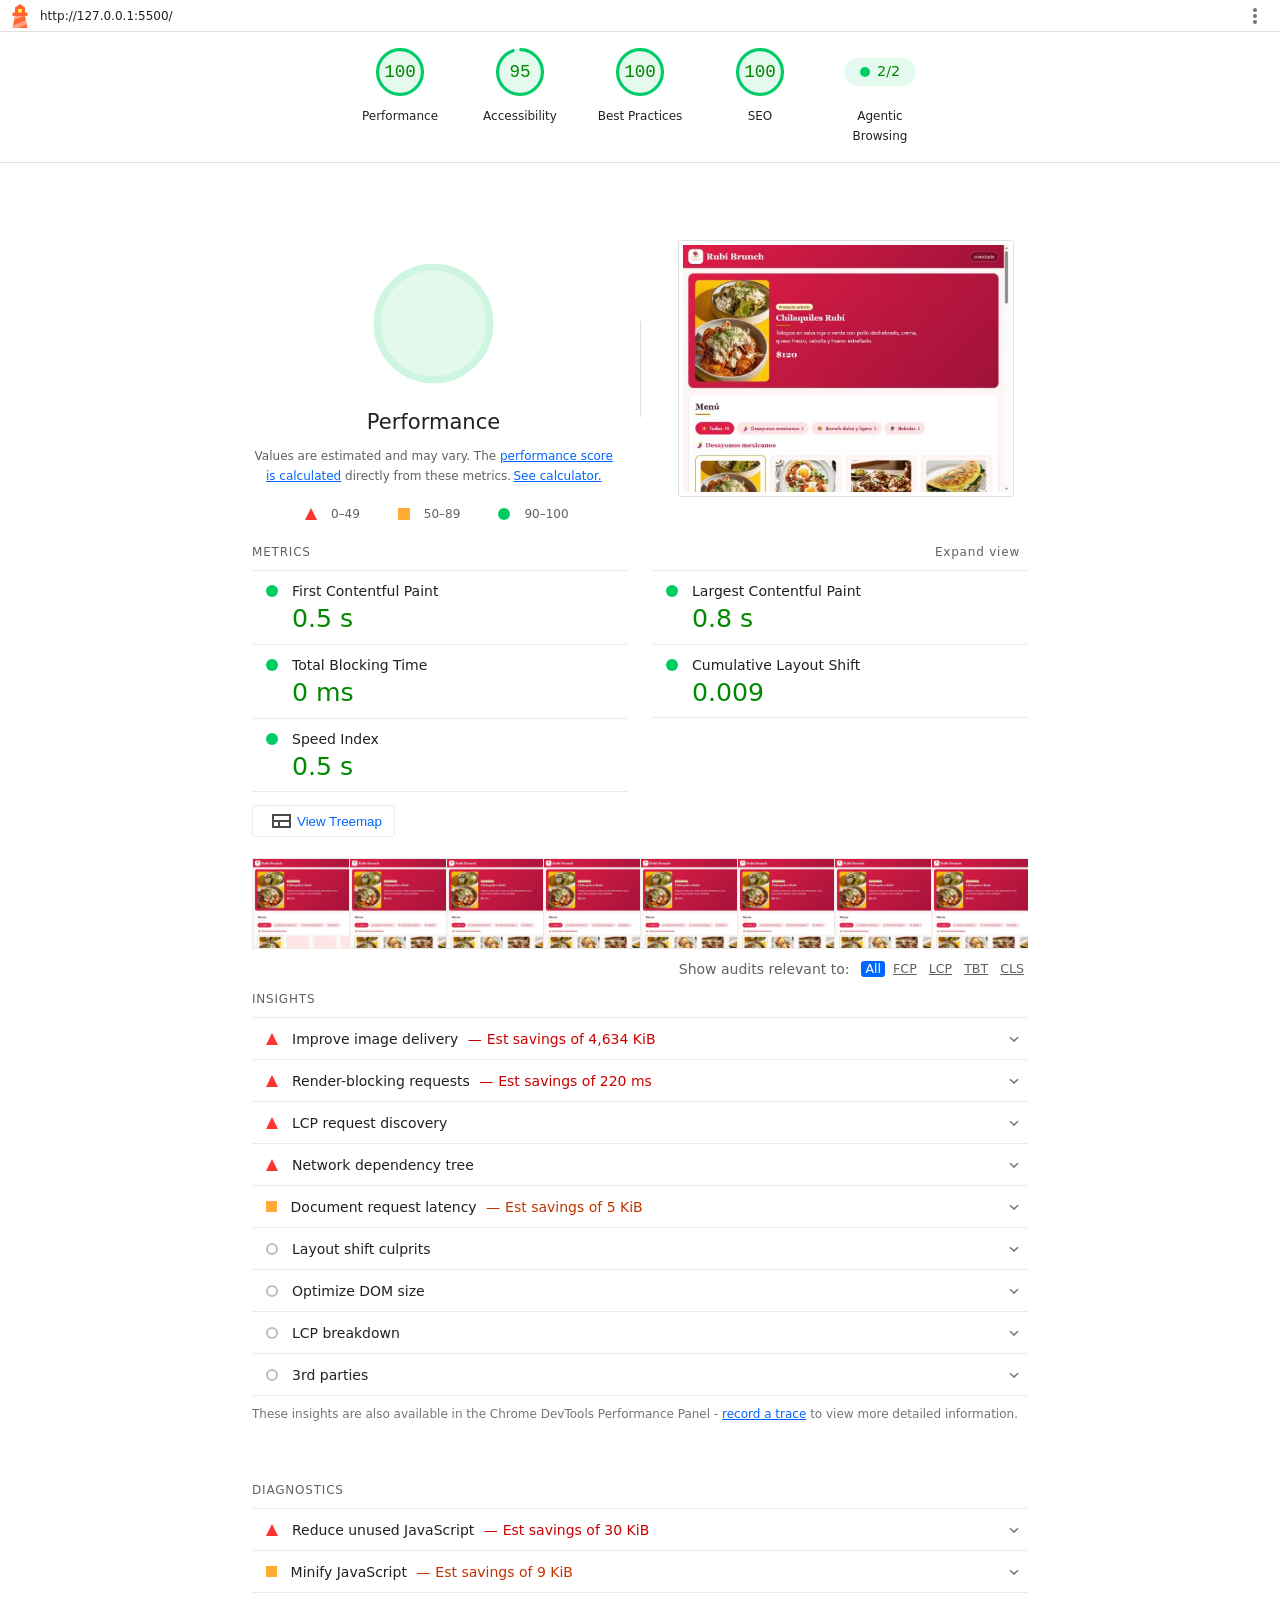
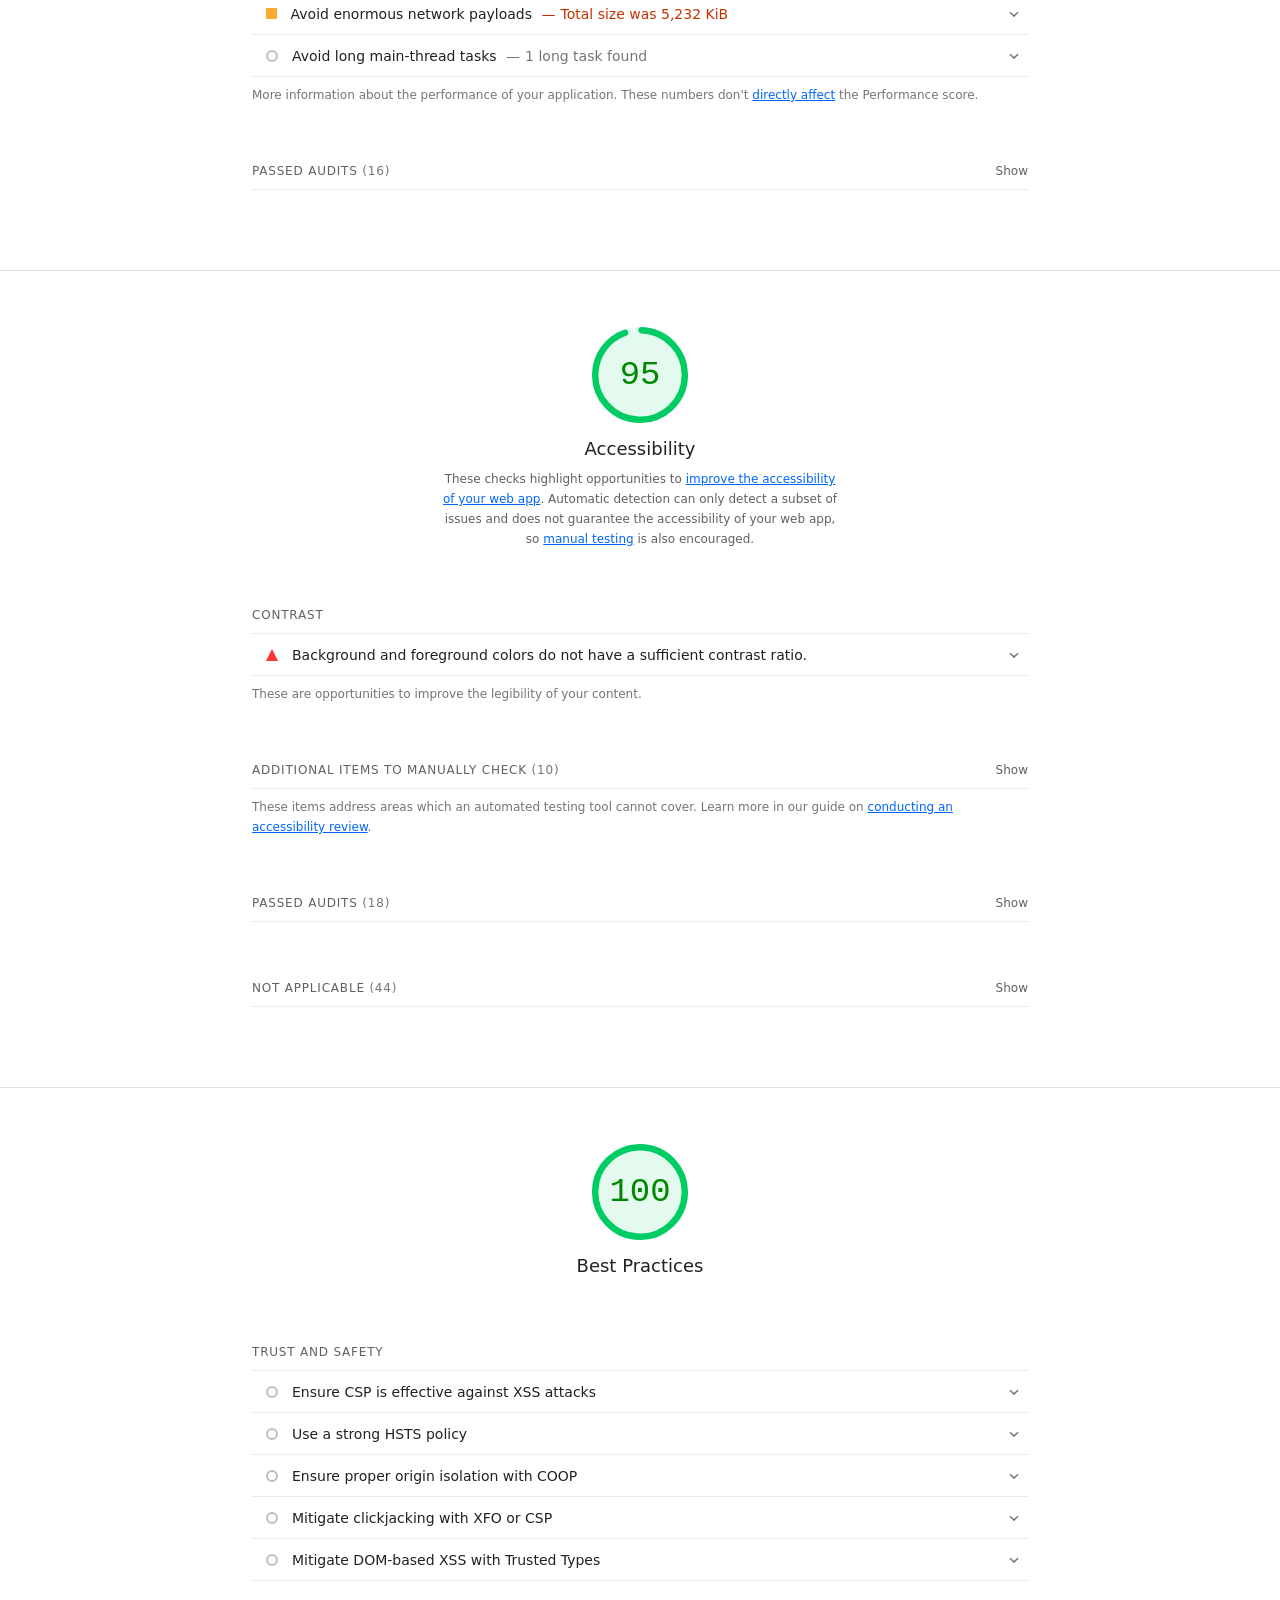
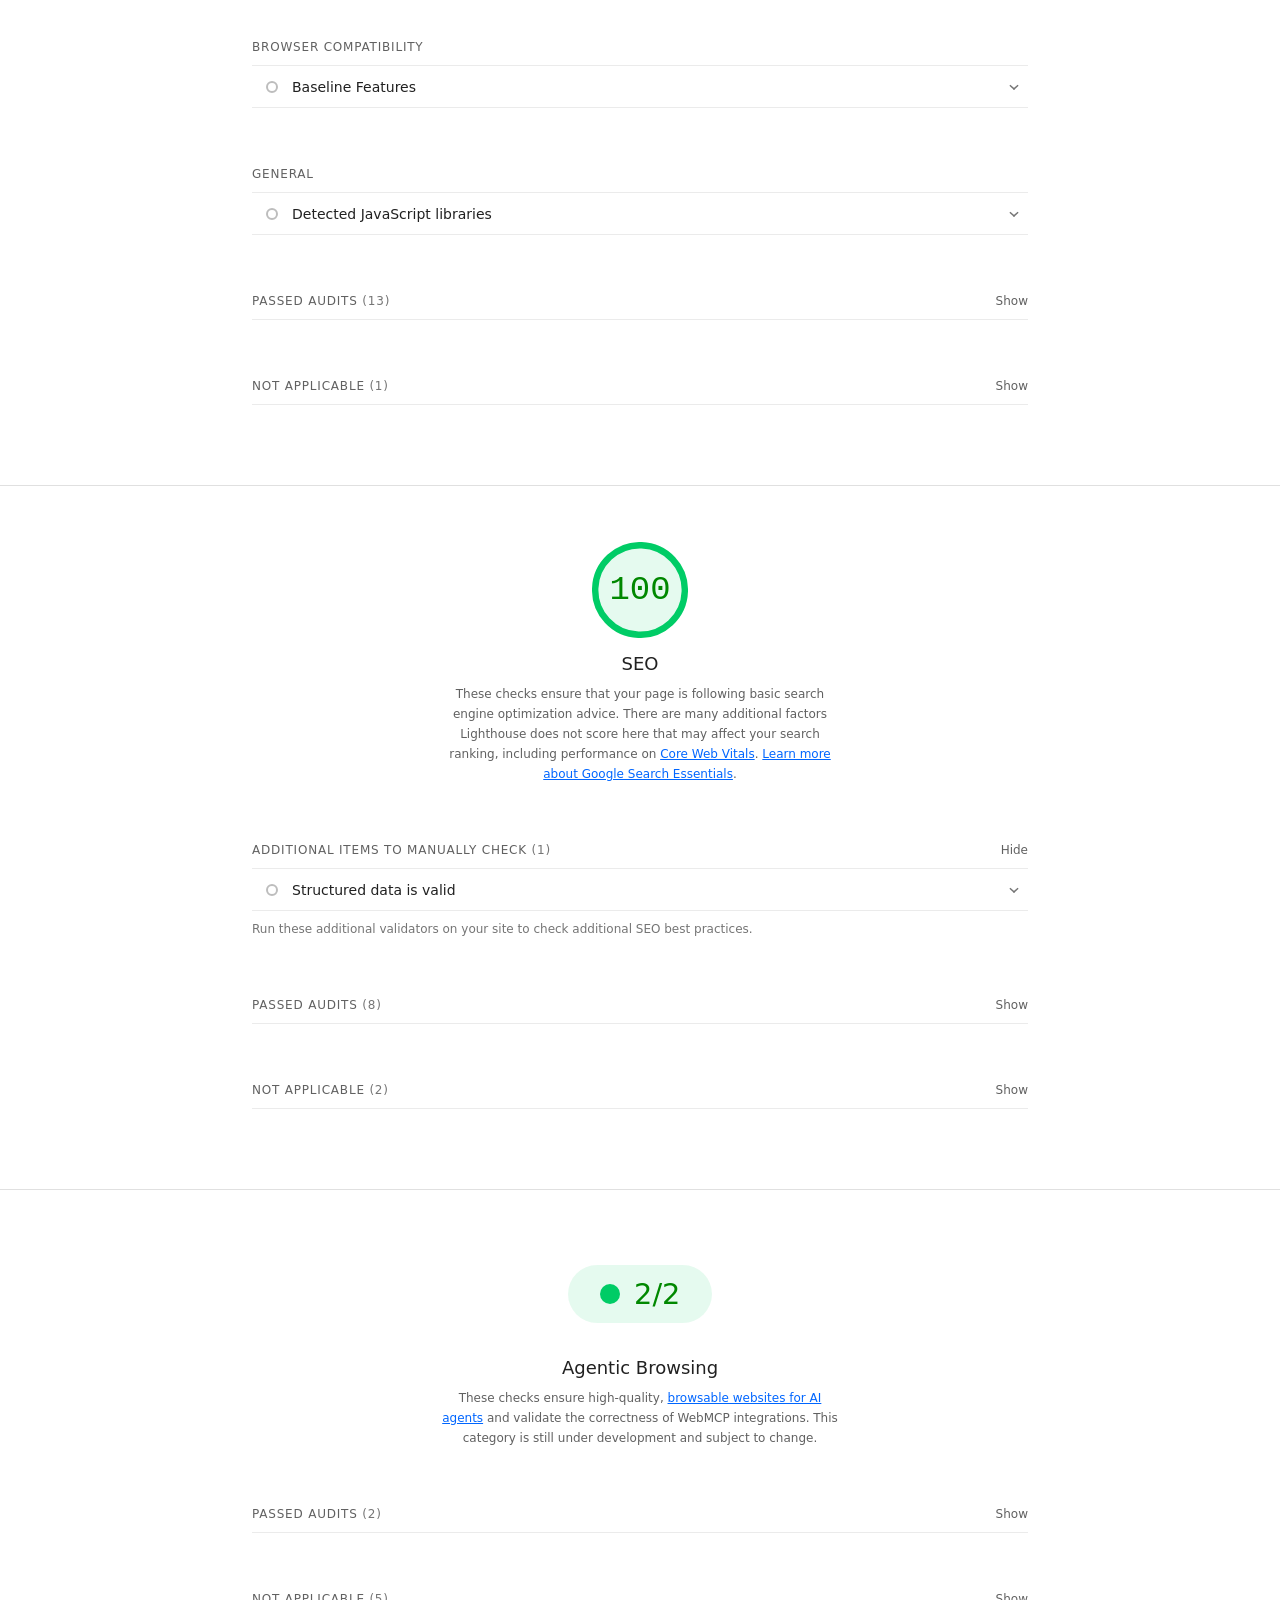
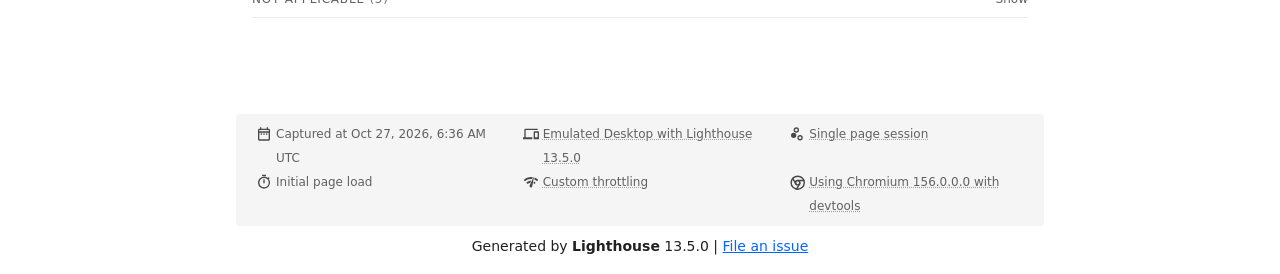
==== docs/lighthouse-escritorio.html @ c379025d "Avance 4 - añadi reporte del lighthouse-escritorio y lighthouse-movil, edicion del gitignore - RUBI " ====
<!--
@license
Copyright 2018 Google LLC
SPDX-License-Identifier: Apache-2.0
-->
<!doctype html>
<html lang="en">
<head>
  <meta charset="utf-8">
  <meta name="viewport" content="width=device-width, initial-scale=1, minimum-scale=1">
  <link rel="icon" href='data:image/svg+xml;utf8,<svg fill="none" xmlns="http://www.w3.org/2000/svg" viewBox="0 0 48 48"><path d="m14 7 10-7 10 7v10h5v7h-5l5 24H9l5-24H9v-7h5V7Z" fill="%23F63"/><path d="M31.561 24H14l-1.689 8.105L31.561 24ZM18.983 48H9l1.022-4.907L35.723 32.27l1.663 7.98L18.983 48Z" fill="%23FFA385"/><path fill="%23FF3" d="M20.5 10h7v7h-7z"/></svg>'>
  <title>Lighthouse Report</title>
  <style>body {margin: 0}</style>
</head>
<body>
  <noscript>Lighthouse report requires JavaScript. Please enable.</noscript>

  <div id="lh-log"></div>

  <script>window.__LIGHTHOUSE_JSON__ = {"lighthouseVersion":"13.5.0","requestedUrl":"http://127.0.0.1:5500/","mainDocumentUrl":"http://127.0.0.1:5500/","finalDisplayedUrl":"http://127.0.0.1:5500/","finalUrl":"http://127.0.0.1:5500/","fetchTime":"2026-10-27T06:36:55.331Z","gatherMode":"navigation","runWarnings":[],"userAgent":"Mozilla/5.0 (Windows NT 10.0; Win64; x64) AppleWebKit/537.36 (KHTML, like Gecko) Chrome/156.0.0.0 Safari/537.36 Edg/156.0.0.0","environment":{"networkUserAgent":"Mozilla/5.0 (Macintosh; Intel Mac OS X 10_15_7) AppleWebKit/537.36 (KHTML, like Gecko) Chrome/156.0.0.0 Safari/537.36","hostUserAgent":"Mozilla/5.0 (Windows NT 10.0; Win64; x64) AppleWebKit/537.36 (KHTML, like Gecko) Chrome/156.0.0.0 Safari/537.36 Edg/156.0.0.0","benchmarkIndex":1347,"credits":{"axe-core":"4.13.0"}},"audits":{"is-on-https":{"id":"is-on-https","title":"Uses HTTPS","description":"All sites should be protected with HTTPS, even ones that don't handle sensitive data. This includes avoiding [mixed content](https://developers.google.com/web/fundamentals/security/prevent-mixed-content/what-is-mixed-content), where some resources are loaded over HTTP despite the initial request being served over HTTPS. HTTPS prevents intruders from tampering with or passively listening in on the communications between your app and your users, and is a prerequisite for HTTP/2 and many new web platform APIs. [Learn more about HTTPS](https://developer.chrome.com/docs/lighthouse/pwa/is-on-https/).","score":1,"scoreDisplayMode":"binary","details":{"type":"table","headings":[{"key":"url","valueType":"url","label":"Insecure URL"},{"key":"resolution","valueType":"text","label":"Request Resolution"}],"items":[]}},"redirects-http":{"id":"redirects-http","title":"Redirects HTTP traffic to HTTPS","description":"Make sure that you redirect all HTTP traffic to HTTPS in order to enable secure web features for all your users. [Learn more](https://developer.chrome.com/docs/lighthouse/pwa/redirects-http/).","score":null,"scoreDisplayMode":"notApplicable"},"first-contentful-paint":{"id":"first-contentful-paint","title":"First Contentful Paint","description":"First Contentful Paint marks the time at which the first text or image is painted. [Learn more about the First Contentful Paint metric](https://developer.chrome.com/docs/lighthouse/performance/first-contentful-paint/).","score":1,"scoreDisplayMode":"numeric","numericValue":470.70655,"numericUnit":"millisecond","displayValue":"0.5 s","scoringOptions":{"p10":934,"median":1600}},"largest-contentful-paint":{"id":"largest-contentful-paint","title":"Largest Contentful Paint","description":"Largest Contentful Paint marks the time at which the largest text or image is painted. [Learn more about the Largest Contentful Paint metric](https://developer.chrome.com/docs/lighthouse/performance/lighthouse-largest-contentful-paint/)","score":0.98,"scoreDisplayMode":"numeric","numericValue":817.0928999999999,"numericUnit":"millisecond","displayValue":"0.8 s","scoringOptions":{"p10":1200,"median":2400}},"speed-index":{"id":"speed-index","title":"Speed Index","description":"Speed Index shows how quickly the contents of a page are visibly populated. [Learn more about the Speed Index metric](https://developer.chrome.com/docs/lighthouse/performance/speed-index/).","score":1,"scoreDisplayMode":"numeric","numericValue":470.70655,"numericUnit":"millisecond","displayValue":"0.5 s","scoringOptions":{"p10":1311,"median":2300}},"screenshot-thumbnails":{"id":"screenshot-thumbnails","title":"Screenshot Thumbnails","description":"This is what the load of your site looked like.","score":1,"scoreDisplayMode":"informative","details":{"type":"filmstrip","scale":3000,"items":[{"timing":375,"timestamp":717434241430,"data":"[data-uri]"},{"timing":750,"timestamp":717434616430,"data":"[data-uri]"},{"timing":1125,"timestamp":717434991430,"data":"[data-uri]"},{"timing":1500,"timestamp":717435366430,"data":"[data-uri]"},{"timing":1875,"timestamp":717435741430,"data":"[data-uri]"},{"timing":2250,"timestamp":717436116430,"data":"[data-uri]"},{"timing":2625,"timestamp":717436491430,"data":"[data-uri]"},{"timing":3000,"timestamp":717436866430,"data":"[data-uri]"}]}},"final-screenshot":{"id":"final-screenshot","title":"Final Screenshot","description":"The last screenshot captured of the pageload.","score":1,"scoreDisplayMode":"informative","details":{"type":"screenshot","timing":461,"timestamp":717434327242,"data":"[data-uri]"}},"total-blocking-time":{"id":"total-blocking-time","title":"Total Blocking Time","description":"Sum of all time periods between FCP and Time to Interactive, when task length exceeded 50ms, expressed in milliseconds. [Learn more about the Total Blocking Time metric](https://developer.chrome.com/docs/lighthouse/performance/lighthouse-total-blocking-time/).","score":1,"scoreDisplayMode":"numeric","numericValue":0,"numericUnit":"millisecond","displayValue":"0 ms","scoringOptions":{"p10":150,"median":350}},"max-potential-fid":{"id":"max-potential-fid","title":"Max Potential First Input Delay","description":"The maximum potential First Input Delay that your users could experience is the duration of the longest task. [Learn more about the Maximum Potential First Input Delay metric](https://developer.chrome.com/docs/lighthouse/performance/lighthouse-max-potential-fid/).","score":1,"scoreDisplayMode":"numeric","numericValue":18,"numericUnit":"millisecond","displayValue":"20 ms"},"cumulative-layout-shift":{"id":"cumulative-layout-shift","title":"Cumulative Layout Shift","description":"Cumulative Layout Shift measures the movement of visible elements within the viewport. [Learn more about the Cumulative Layout Shift metric](https://web.dev/articles/cls).","score":1,"scoreDisplayMode":"numeric","numericValue":0.009231223226887325,"numericUnit":"unitless","displayValue":"0.009","scoringOptions":{"p10":0.1,"median":0.25},"details":{"type":"debugdata","items":[{"cumulativeLayoutShiftMainFrame":0.009231223226887325,"newEngineResult":{"cumulativeLayoutShift":0.009231223226887325,"cumulativeLayoutShiftMainFrame":0.009231223226887325},"newEngineResultDiffered":false}]}},"errors-in-console":{"id":"errors-in-console","title":"No browser errors logged to the console","description":"Errors logged to the console indicate unresolved problems. They can come from network request failures and other browser concerns. [Learn more about this errors in console diagnostic audit](https://developer.chrome.com/docs/lighthouse/best-practices/errors-in-console/)","score":1,"scoreDisplayMode":"binary","details":{"type":"table","headings":[{"key":"sourceLocation","valueType":"source-location","label":"Source"},{"key":"description","valueType":"code","label":"Description"}],"items":[]}},"server-response-time":{"id":"server-response-time","title":"Initial server response time was short","description":"Keep the server response time for the main document short because all other requests depend on it. [Learn more about the Time to First Byte metric](https://developer.chrome.com/docs/lighthouse/performance/time-to-first-byte/).","score":1,"scoreDisplayMode":"metricSavings","numericValue":2,"numericUnit":"millisecond","displayValue":"Root document took 0 ms","metricSavings":{"FCP":0,"LCP":0},"details":{"type":"opportunity","headings":[{"key":"url","valueType":"url","label":"URL"},{"key":"responseTime","valueType":"timespanMs","label":"Time Spent"}],"items":[{"url":"http://127.0.0.1:5500/","responseTime":2}],"overallSavingsMs":0},"guidanceLevel":1},"interactive":{"id":"interactive","title":"Time to Interactive","description":"Time to Interactive is the amount of time it takes for the page to become fully interactive. [Learn more about the Time to Interactive metric](https://developer.chrome.com/docs/lighthouse/performance/interactive/).","score":1,"scoreDisplayMode":"numeric","numericValue":829.0928999999999,"numericUnit":"millisecond","displayValue":"0.8 s"},"user-timings":{"id":"user-timings","title":"User Timing marks and measures","description":"Consider instrumenting your app with the User Timing API to measure your app's real-world performance during key user experiences. [Learn more about User Timing marks](https://developer.chrome.com/docs/lighthouse/performance/user-timings/).","score":null,"scoreDisplayMode":"notApplicable","details":{"type":"table","headings":[{"key":"name","valueType":"text","label":"Name"},{"key":"timingType","valueType":"text","label":"Type"},{"key":"startTime","valueType":"ms","granularity":0.01,"label":"Start Time"},{"key":"duration","valueType":"ms","granularity":0.01,"label":"Duration"}],"items":[]},"guidanceLevel":2},"redirects":{"id":"redirects","title":"Avoid multiple page redirects","description":"Redirects introduce additional delays before the page can be loaded. [Learn how to avoid page redirects](https://developer.chrome.com/docs/lighthouse/performance/redirects/).","score":1,"scoreDisplayMode":"metricSavings","numericValue":0,"numericUnit":"millisecond","displayValue":"","metricSavings":{"LCP":0,"FCP":0},"details":{"type":"opportunity","headings":[],"items":[],"overallSavingsMs":0},"guidanceLevel":2},"image-aspect-ratio":{"id":"image-aspect-ratio","title":"Displays images with correct aspect ratio","description":"Image display dimensions should match natural aspect ratio. [Learn more about image aspect ratio](https://developer.chrome.com/docs/lighthouse/best-practices/image-aspect-ratio/).","score":1,"scoreDisplayMode":"binary","details":{"type":"table","headings":[{"key":"node","valueType":"node","label":""},{"key":"url","valueType":"url","label":"URL"},{"key":"displayedAspectRatio","valueType":"text","label":"Aspect Ratio (Displayed)"},{"key":"actualAspectRatio","valueType":"text","label":"Aspect Ratio (Actual)"}],"items":[]}},"image-size-responsive":{"id":"image-size-responsive","title":"Serves images with appropriate resolution","description":"Image natural dimensions should be proportional to the display size and the pixel ratio to maximize image clarity. [Learn how to provide responsive images](https://web.dev/articles/serve-responsive-images).","score":1,"scoreDisplayMode":"binary","details":{"type":"table","headings":[{"key":"node","valueType":"node","label":""},{"key":"url","valueType":"url","label":"URL"},{"key":"displayedSize","valueType":"text","label":"Displayed size"},{"key":"actualSize","valueType":"text","label":"Actual size"},{"key":"expectedSize","valueType":"text","label":"Expected size"}],"items":[]}},"deprecations":{"id":"deprecations","title":"Avoids deprecated APIs","description":"Deprecated APIs will eventually be removed from the browser. [Learn more about deprecated APIs](https://developer.chrome.com/docs/lighthouse/best-practices/deprecations/).","score":1,"scoreDisplayMode":"binary","details":{"type":"table","headings":[{"key":"value","valueType":"text","label":"Deprecation / Warning"},{"key":"source","valueType":"source-location","label":"Source"}],"items":[]}},"third-party-cookies":{"id":"third-party-cookies","title":"Avoids third-party cookies","description":"Third-party cookies may be blocked in some contexts. [Learn more about preparing for third-party cookie restrictions](https://privacysandbox.google.com/cookies/prepare/overview).","score":1,"scoreDisplayMode":"binary","details":{"type":"table","headings":[{"key":"name","valueType":"text","label":"Name"},{"key":"url","valueType":"url","label":"URL"}],"items":[]}},"mainthread-work-breakdown":{"id":"mainthread-work-breakdown","title":"Minimizes main-thread work","description":"Consider reducing the time spent parsing, compiling and executing JS. You may find delivering smaller JS payloads helps with this. [Learn how to minimize main-thread work](https://developer.chrome.com/docs/lighthouse/performance/mainthread-work-breakdown/)","score":1,"scoreDisplayMode":"metricSavings","numericValue":454.4389999999984,"numericUnit":"millisecond","displayValue":"0.5 s","metricSavings":{"TBT":0},"details":{"type":"table","headings":[{"key":"groupLabel","valueType":"text","label":"Category"},{"key":"duration","valueType":"ms","granularity":1,"label":"Time Spent"}],"items":[{"group":"other","groupLabel":"Other","duration":240.86499999999828},{"group":"styleLayout","groupLabel":"Style & Layout","duration":141.354},{"group":"scriptEvaluation","groupLabel":"Script Evaluation","duration":47.00200000000006},{"group":"parseHTML","groupLabel":"Parse HTML & CSS","duration":9.309},{"group":"scriptParseCompile","groupLabel":"Script Parsing & Compilation","duration":8.333000000000002},{"group":"paintCompositeRender","groupLabel":"Rendering","duration":7.575999999999995}],"sortedBy":["duration"]},"guidanceLevel":1},"bootup-time":{"id":"bootup-time","title":"JavaScript execution time","description":"Consider reducing the time spent parsing, compiling, and executing JS. You may find delivering smaller JS payloads helps with this. [Learn how to reduce Javascript execution time](https://developer.chrome.com/docs/lighthouse/performance/bootup-time/).","score":1,"scoreDisplayMode":"metricSavings","numericValue":23.590999999999998,"numericUnit":"millisecond","displayValue":"0.0 s","metricSavings":{"TBT":0},"details":{"type":"table","headings":[{"key":"url","valueType":"url","label":"URL"},{"key":"total","granularity":1,"valueType":"ms","label":"Total CPU Time"},{"key":"scripting","granularity":1,"valueType":"ms","label":"Script Evaluation"},{"key":"scriptParseCompile","granularity":1,"valueType":"ms","label":"Script Parse"}],"items":[{"url":"http://127.0.0.1:5500/","total":210.78800000000004,"scripting":18.741999999999997,"scriptParseCompile":1.107},{"url":"Unattributable","total":203.18799999999902,"scripting":3.7419999999999995,"scriptParseCompile":0}],"summary":{"wastedMs":23.590999999999998},"sortedBy":["total"]},"guidanceLevel":1},"diagnostics":{"id":"diagnostics","title":"Diagnostics","description":"Collection of useful page vitals.","score":1,"scoreDisplayMode":"informative","details":{"type":"debugdata","items":[{"numRequests":29,"numScripts":6,"numStylesheets":2,"numFonts":0,"numTasks":871,"numTasksOver10ms":8,"numTasksOver25ms":5,"numTasksOver50ms":3,"numTasksOver100ms":0,"numTasksOver500ms":0,"rtt":0.08954999999999999,"throughput":478803237.6201182,"maxRtt":0.21059999999999998,"maxServerLatency":43.6759,"totalByteWeight":5357090,"totalTaskTime":454.43899999999974,"mainDocumentTransferSize":7523}]}},"network-requests":{"id":"network-requests","title":"Network Requests","description":"Lists the network requests that were made during page load.","score":1,"scoreDisplayMode":"informative","details":{"type":"table","headings":[{"key":"url","valueType":"url","label":"URL"},{"key":"protocol","valueType":"text","label":"Protocol"},{"key":"networkRequestTime","valueType":"ms","granularity":1,"label":"Network Request Time"},{"key":"networkEndTime","valueType":"ms","granularity":1,"label":"Network End Time"},{"key":"transferSize","valueType":"bytes","displayUnit":"kb","granularity":1,"label":"Transfer Size"},{"key":"resourceSize","valueType":"bytes","displayUnit":"kb","granularity":1,"label":"Resource Size"},{"key":"statusCode","valueType":"text","label":"Status Code"},{"key":"mimeType","valueType":"text","label":"MIME Type"},{"key":"resourceType","valueType":"text","label":"Resource Type"}],"items":[{"url":"http://127.0.0.1:5500/","sessionTargetType":"page","protocol":"http/1.1","cache":"none","rendererStartTime":0,"networkRequestTime":1.8650000095367432,"networkEndTime":5.728000044822693,"finished":true,"transferSize":7523,"resourceSize":7228,"statusCode":200,"mimeType":"text/html","resourceType":"Document","priority":"VeryHigh","experimentalFromMainFrame":true,"entity":"127.0.0.1"},{"url":"http://127.0.0.1:5500/css/estilos.css","sessionTargetType":"page","protocol":"http/1.1","cache":"none","rendererStartTime":23.347000002861023,"networkRequestTime":24.901000022888184,"networkEndTime":31.825999975204468,"finished":true,"transferSize":8483,"resourceSize":8189,"statusCode":200,"mimeType":"text/css","resourceType":"Stylesheet","priority":"VeryHigh","experimentalFromMainFrame":true,"entity":"127.0.0.1"},{"url":"https://cdnjs.cloudflare.com/ajax/libs/leaflet/1.9.4/leaflet.min.css","sessionTargetType":"page","protocol":"h3","cache":"none","rendererStartTime":24.156000018119812,"networkRequestTime":26.277000069618225,"networkEndTime":72.5460000038147,"finished":true,"transferSize":2877,"resourceSize":10879,"statusCode":200,"mimeType":"text/css","resourceType":"Stylesheet","priority":"VeryHigh","experimentalFromMainFrame":true,"entity":"Cloudflare CDN"},{"url":"http://127.0.0.1:5500/icons/logo.png","sessionTargetType":"page","protocol":"http/1.1","cache":"none","rendererStartTime":24.562000036239624,"networkRequestTime":54.17900002002716,"networkEndTime":65.03800010681152,"finished":true,"transferSize":411952,"resourceSize":411669,"statusCode":200,"mimeType":"image/png","resourceType":"Image","priority":"Low","experimentalFromMainFrame":true,"entity":"127.0.0.1"},{"url":"http://127.0.0.1:5500/img/chilaquiles-rojos-o-verdes.png","sessionTargetType":"page","protocol":"http/1.1","cache":"none","rendererStartTime":24.932000041007996,"networkRequestTime":26.865000128746033,"networkEndTime":37.44600009918213,"finished":true,"transferSize":325676,"resourceSize":325393,"statusCode":200,"mimeType":"image/png","resourceType":"Image","priority":"Medium","experimentalFromMainFrame":true,"entity":"127.0.0.1"},{"url":"http://127.0.0.1:5500/js/carrito.js","sessionTargetType":"page","protocol":"http/1.1","cache":"none","rendererStartTime":25.300999999046326,"networkRequestTime":27.287999987602234,"networkEndTime":36.580000042915344,"finished":true,"transferSize":6370,"resourceSize":6062,"statusCode":200,"mimeType":"application/javascript","resourceType":"Script","priority":"Medium","experimentalFromMainFrame":true,"entity":"127.0.0.1"},{"url":"http://127.0.0.1:5500/js/csr.js","sessionTargetType":"page","protocol":"http/1.1","cache":"none","rendererStartTime":25.61899995803833,"networkRequestTime":46.22699999809265,"networkEndTime":51.99800002574921,"finished":true,"transferSize":7455,"resourceSize":7147,"statusCode":200,"mimeType":"application/javascript","resourceType":"Script","priority":"Medium","experimentalFromMainFrame":true,"entity":"127.0.0.1"},{"url":"http://127.0.0.1:5500/js/notificaciones.js","sessionTargetType":"page","protocol":"http/1.1","cache":"none","rendererStartTime":25.90500009059906,"networkRequestTime":49.57300007343292,"networkEndTime":57.50400006771088,"finished":true,"transferSize":2809,"resourceSize":2502,"statusCode":200,"mimeType":"application/javascript","resourceType":"Script","priority":"Medium","experimentalFromMainFrame":true,"entity":"127.0.0.1"},{"url":"https://cdnjs.cloudflare.com/ajax/libs/leaflet/1.9.4/leaflet.min.js","sessionTargetType":"page","protocol":"h3","cache":"none","rendererStartTime":26.23300004005432,"networkRequestTime":53.15499997138977,"networkEndTime":104.51600003242493,"finished":true,"transferSize":37502,"resourceSize":147171,"statusCode":200,"mimeType":"application/javascript","resourceType":"Script","priority":"Medium","experimentalFromMainFrame":true,"entity":"Cloudflare CDN"},{"url":"http://127.0.0.1:5500/js/geolocalizacion.js","sessionTargetType":"page","protocol":"http/1.1","cache":"none","rendererStartTime":26.497000098228455,"networkRequestTime":53.62000012397766,"networkEndTime":59.04299998283386,"finished":true,"transferSize":6725,"resourceSize":6417,"statusCode":200,"mimeType":"application/javascript","resourceType":"Script","priority":"Medium","experimentalFromMainFrame":true,"entity":"127.0.0.1"},{"url":"http://127.0.0.1:5500/js/app.js","sessionTargetType":"page","protocol":"http/1.1","cache":"none","rendererStartTime":26.724000096321106,"networkRequestTime":53.956000089645386,"networkEndTime":60.38499999046326,"finished":true,"transferSize":2179,"resourceSize":1872,"statusCode":200,"mimeType":"application/javascript","resourceType":"Script","priority":"Medium","experimentalFromMainFrame":true,"entity":"127.0.0.1"},{"url":"http://127.0.0.1:5500/catalogo.json","sessionTargetType":"page","protocol":"http/1.1","cache":"none","rendererStartTime":136.58399999141693,"networkRequestTime":137.6210000514984,"networkEndTime":142.3990000486374,"finished":true,"transferSize":2265,"resourceSize":1964,"statusCode":200,"mimeType":"application/json","resourceType":"Fetch","priority":"High","experimentalFromMainFrame":true,"entity":"127.0.0.1"},{"url":"http://127.0.0.1:5500/manifest.json","sessionTargetType":"page","protocol":"http/1.1","cache":"none","rendererStartTime":176.78900015354156,"networkRequestTime":178.32500004768372,"networkEndTime":185.4299999475479,"finished":true,"transferSize":1067,"resourceSize":767,"statusCode":200,"mimeType":"application/json","resourceType":"Manifest","priority":"Medium","experimentalFromMainFrame":true,"entity":"127.0.0.1"},{"url":"http://127.0.0.1:5500/icons/logo.png","sessionTargetType":"page","protocol":"http/1.1","cache":"none","rendererStartTime":202.10899996757507,"networkRequestTime":202.93599998950958,"networkEndTime":208.66300010681152,"finished":true,"transferSize":244,"resourceSize":411669,"statusCode":200,"mimeType":"image/png","resourceType":"Other","priority":"High","experimentalFromMainFrame":true,"entity":"127.0.0.1"},{"url":"http://127.0.0.1:5500/img/huevos-rancheros.jpg","sessionTargetType":"page","protocol":"http/1.1","cache":"none","rendererStartTime":293.1030000448227,"networkRequestTime":293.98400008678436,"networkEndTime":333.82800006866455,"finished":true,"transferSize":527339,"resourceSize":527055,"statusCode":200,"mimeType":"image/jpeg","resourceType":"Image","priority":"Low","experimentalFromMainFrame":true,"entity":"127.0.0.1"},{"url":"http://127.0.0.1:5500/img/molletes.jpg","sessionTargetType":"page","protocol":"http/1.1","cache":"none","rendererStartTime":293.4230000972748,"networkRequestTime":295.6860001087189,"networkEndTime":333.2259999513626,"finished":true,"transferSize":399051,"resourceSize":398767,"statusCode":200,"mimeType":"image/jpeg","resourceType":"Image","priority":"Low","experimentalFromMainFrame":true,"entity":"127.0.0.1"},{"url":"http://127.0.0.1:5500/img/omelette-de-espinaca.jpg","sessionTargetType":"page","protocol":"http/1.1","cache":"none","rendererStartTime":293.7880001068115,"networkRequestTime":296.1799999475479,"networkEndTime":326.9650000333786,"finished":true,"transferSize":322467,"resourceSize":322183,"statusCode":200,"mimeType":"image/jpeg","resourceType":"Image","priority":"Low","experimentalFromMainFrame":true,"entity":"127.0.0.1"},{"url":"http://127.0.0.1:5500/img/machaca-con-huevo.jpg","sessionTargetType":"page","protocol":"http/1.1","cache":"none","rendererStartTime":293.9490000009537,"networkRequestTime":303.65500009059906,"networkEndTime":332.4299999475479,"finished":true,"transferSize":282689,"resourceSize":282405,"statusCode":200,"mimeType":"image/jpeg","resourceType":"Image","priority":"Low","experimentalFromMainFrame":true,"entity":"127.0.0.1"},{"url":"http://127.0.0.1:5500/img/hot-cakes.jpg","sessionTargetType":"page","protocol":"http/1.1","cache":"none","rendererStartTime":294.0990000963211,"networkRequestTime":304.472000002861,"networkEndTime":334.50800001621246,"finished":true,"transferSize":214599,"resourceSize":214315,"statusCode":200,"mimeType":"image/jpeg","resourceType":"Image","priority":"Low","experimentalFromMainFrame":true,"entity":"127.0.0.1"},{"url":"http://127.0.0.1:5500/img/pan-frances.jpg","sessionTargetType":"page","protocol":"http/1.1","cache":"none","rendererStartTime":294.31700003147125,"networkRequestTime":305.2369999885559,"networkEndTime":331.96800005435944,"finished":true,"transferSize":112976,"resourceSize":112692,"statusCode":200,"mimeType":"image/jpeg","resourceType":"Image","priority":"Low","experimentalFromMainFrame":true,"entity":"127.0.0.1"},{"url":"http://127.0.0.1:5500/img/avena-con-fruta.jpg","sessionTargetType":"page","protocol":"http/1.1","cache":"none","rendererStartTime":294.5090000629425,"networkRequestTime":332.8200000524521,"networkEndTime":356.2649999856949,"finished":true,"transferSize":236081,"resourceSize":235797,"statusCode":200,"mimeType":"image/jpeg","resourceType":"Image","priority":"Low","experimentalFromMainFrame":true,"entity":"127.0.0.1"},{"url":"http://127.0.0.1:5500/img/yogurt-con-granola.jpg","sessionTargetType":"page","protocol":"http/1.1","cache":"none","rendererStartTime":294.8010001182556,"networkRequestTime":335.0149999856949,"networkEndTime":357.79700005054474,"finished":true,"transferSize":280570,"resourceSize":280286,"statusCode":200,"mimeType":"image/jpeg","resourceType":"Image","priority":"Low","experimentalFromMainFrame":true,"entity":"127.0.0.1"},{"url":"http://127.0.0.1:5500/img/bagel-de-salmon.jpg","sessionTargetType":"page","protocol":"http/1.1","cache":"none","rendererStartTime":294.96400010585785,"networkRequestTime":335.24900007247925,"networkEndTime":368.00600004196167,"finished":true,"transferSize":304480,"resourceSize":304196,"statusCode":200,"mimeType":"image/jpeg","resourceType":"Image","priority":"Low","experimentalFromMainFrame":true,"entity":"127.0.0.1"},{"url":"http://127.0.0.1:5500/img/jugo-de-naranja.jpg","sessionTargetType":"page","protocol":"http/1.1","cache":"none","rendererStartTime":295.13100004196167,"networkRequestTime":335.33000004291534,"networkEndTime":381.6270000934601,"finished":true,"transferSize":534357,"resourceSize":534073,"statusCode":200,"mimeType":"image/jpeg","resourceType":"Image","priority":"Low","experimentalFromMainFrame":true,"entity":"127.0.0.1"},{"url":"http://127.0.0.1:5500/img/cafe-americano-refill.jpg","sessionTargetType":"page","protocol":"http/1.1","cache":"none","rendererStartTime":295.3120000362396,"networkRequestTime":335.40900015830994,"networkEndTime":380.8290001153946,"finished":true,"transferSize":205400,"resourceSize":205116,"statusCode":200,"mimeType":"image/jpeg","resourceType":"Image","priority":"Low","experimentalFromMainFrame":true,"entity":"127.0.0.1"},{"url":"http://127.0.0.1:5500/img/latte.jpg","sessionTargetType":"page","protocol":"http/1.1","cache":"none","rendererStartTime":295.47899997234344,"networkRequestTime":357.1050000190735,"networkEndTime":389.7410000562668,"finished":true,"transferSize":305145,"resourceSize":304861,"statusCode":200,"mimeType":"image/jpeg","resourceType":"Image","priority":"Low","experimentalFromMainFrame":true,"entity":"127.0.0.1"},{"url":"http://127.0.0.1:5500/img/chocolate-caliente.jpg","sessionTargetType":"page","protocol":"http/1.1","cache":"none","rendererStartTime":295.64800000190735,"networkRequestTime":358.51700007915497,"networkEndTime":389.2370001077652,"finished":true,"transferSize":153792,"resourceSize":153508,"statusCode":200,"mimeType":"image/jpeg","resourceType":"Image","priority":"Low","experimentalFromMainFrame":true,"entity":"127.0.0.1"},{"url":"http://127.0.0.1:5500/img/mimosa-sin-alcohol.jpg","sessionTargetType":"page","protocol":"http/1.1","cache":"none","rendererStartTime":295.7810001373291,"networkRequestTime":368.44600009918213,"networkEndTime":393.6520000696182,"finished":true,"transferSize":252685,"resourceSize":252401,"statusCode":200,"mimeType":"image/jpeg","resourceType":"Image","priority":"Low","experimentalFromMainFrame":true,"entity":"127.0.0.1"},{"url":"http://127.0.0.1:5500/icons/icon.svg","sessionTargetType":"page","protocol":"http/1.1","cache":"none","rendererStartTime":297.5220000743866,"networkRequestTime":314.97300004959106,"networkEndTime":365.69600009918213,"finished":true,"transferSize":402332,"resourceSize":402045,"statusCode":200,"mimeType":"image/svg+xml","resourceType":"Other","priority":"High","experimentalFromMainFrame":true,"entity":"127.0.0.1"}],"debugData":{"type":"debugdata","networkStartTimeTs":717433869328,"initiators":[{"type":"parser","url":"http://127.0.0.1:5500/","lineNumber":12,"columnNumber":48},{"type":"parser","url":"http://127.0.0.1:5500/","lineNumber":13,"columnNumber":101},{"type":"parser","url":"http://127.0.0.1:5500/","lineNumber":19,"columnNumber":82},{"type":"parser","url":"http://127.0.0.1:5500/","lineNumber":29,"columnNumber":144},{"type":"parser","url":"http://127.0.0.1:5500/","lineNumber":108,"columnNumber":30},{"type":"parser","url":"http://127.0.0.1:5500/","lineNumber":109,"columnNumber":26},{"type":"parser","url":"http://127.0.0.1:5500/","lineNumber":110,"columnNumber":37},{"type":"parser","url":"http://127.0.0.1:5500/","lineNumber":111,"columnNumber":84},{"type":"parser","url":"http://127.0.0.1:5500/","lineNumber":112,"columnNumber":38},{"type":"parser","url":"http://127.0.0.1:5500/","lineNumber":113,"columnNumber":26}]}}},"network-rtt":{"id":"network-rtt","title":"Network Round Trip Times","description":"Network round trip times (RTT) have a large impact on performance. If the RTT to an origin is high, it's an indication that servers closer to the user could improve performance. [Learn more about the Round Trip Time](https://hpbn.co/primer-on-latency-and-bandwidth/).","score":1,"scoreDisplayMode":"informative","numericValue":0.21059999999999998,"numericUnit":"millisecond","displayValue":"0 ms","details":{"type":"table","headings":[{"key":"origin","valueType":"text","label":"URL"},{"key":"rtt","valueType":"ms","granularity":1,"label":"Time Spent"}],"items":[{"origin":"https://cdnjs.cloudflare.com","rtt":0.21059999999999998},{"origin":"http://127.0.0.1:5500","rtt":0.08954999999999999}],"sortedBy":["rtt"]}},"network-server-latency":{"id":"network-server-latency","title":"Server Backend Latencies","description":"Server latencies can impact web performance. If the server latency of an origin is high, it's an indication the server is overloaded or has poor backend performance. [Learn more about server response time](https://hpbn.co/primer-on-web-performance/#analyzing-the-resource-waterfall).","score":1,"scoreDisplayMode":"informative","numericValue":43.6759,"numericUnit":"millisecond","displayValue":"40 ms","details":{"type":"table","headings":[{"key":"origin","valueType":"text","label":"URL"},{"key":"serverResponseTime","valueType":"ms","granularity":1,"label":"Time Spent"}],"items":[{"origin":"https://cdnjs.cloudflare.com","serverResponseTime":43.6759},{"origin":"http://127.0.0.1:5500","serverResponseTime":8.54645}],"sortedBy":["serverResponseTime"]}},"main-thread-tasks":{"id":"main-thread-tasks","title":"Tasks","description":"Lists the toplevel main thread tasks that executed during page load.","score":1,"scoreDisplayMode":"informative","details":{"type":"table","headings":[{"key":"startTime","valueType":"ms","granularity":1,"label":"Start Time"},{"key":"duration","valueType":"ms","granularity":1,"label":"End Time"}],"items":[{"duration":28.02,"startTime":18.034},{"duration":58.163,"startTime":79.021},{"duration":17.629,"startTime":146.545},{"duration":14.033,"startTime":165.477},{"duration":10.602,"startTime":182.588},{"duration":7.801,"startTime":196.221},{"duration":94.025,"startTime":205.835},{"duration":57.365,"startTime":300.943},{"duration":41.921,"startTime":377.336},{"duration":7.043,"startTime":459.466},{"duration":5.5,"startTime":1037.667}]}},"metrics":{"id":"metrics","title":"Metrics","description":"Collects all available metrics.","score":1,"scoreDisplayMode":"informative","numericValue":829,"numericUnit":"millisecond","details":{"type":"debugdata","items":[{"firstContentfulPaint":471,"largestContentfulPaint":817,"interactive":829,"speedIndex":471,"totalBlockingTime":0,"maxPotentialFID":18,"cumulativeLayoutShift":0.009231223226887325,"cumulativeLayoutShiftMainFrame":0.009231223226887325,"lcpLoadDelay":129,"lcpLoadDuration":163,"timeToFirstByte":129,"observedTimeOrigin":0,"observedTimeOriginTs":717433866430,"observedNavigationStart":0,"observedNavigationStartTs":717433866430,"observedFirstPaint":202,"observedFirstPaintTs":717434068883,"observedFirstContentfulPaint":202,"observedFirstContentfulPaintTs":717434068883,"observedFirstContentfulPaintAllFrames":202,"observedFirstContentfulPaintAllFramesTs":717434068883,"observedLargestContentfulPaint":202,"observedLargestContentfulPaintTs":717434068883,"observedLargestContentfulPaintAllFrames":202,"observedLargestContentfulPaintAllFramesTs":717434068883,"observedTraceEnd":2781,"observedTraceEndTs":717436647216,"observedLoad":178,"observedLoadTs":717434044830,"observedDomContentLoaded":178,"observedDomContentLoadedTs":717434044274,"observedCumulativeLayoutShift":0.009231223226887325,"observedCumulativeLayoutShiftMainFrame":0.009231223226887325,"observedFirstVisualChange":210,"observedFirstVisualChangeTs":717434076430,"observedLastVisualChange":460,"observedLastVisualChangeTs":717434326430,"observedSpeedIndex":242,"observedSpeedIndexTs":717434108636},{"lcpInvalidated":false}]}},"resource-summary":{"id":"resource-summary","title":"Resources Summary","description":"Aggregates all network requests and groups them by type","score":1,"scoreDisplayMode":"informative","details":{"type":"table","headings":[{"key":"label","valueType":"text","label":"Resource Type"},{"key":"requestCount","valueType":"numeric","label":"Requests"},{"key":"transferSize","valueType":"bytes","label":"Transfer Size"}],"items":[{"resourceType":"total","label":"Total","requestCount":29,"transferSize":5357090},{"resourceType":"image","label":"Image","requestCount":16,"transferSize":4869259},{"resourceType":"other","label":"Other","requestCount":4,"transferSize":405908},{"resourceType":"script","label":"Script","requestCount":6,"transferSize":63040},{"resourceType":"stylesheet","label":"Stylesheet","requestCount":2,"transferSize":11360},{"resourceType":"document","label":"Document","requestCount":1,"transferSize":7523},{"resourceType":"media","label":"Media","requestCount":0,"transferSize":0},{"resourceType":"font","label":"Font","requestCount":0,"transferSize":0},{"resourceType":"third-party","label":"Third-party","requestCount":2,"transferSize":40379}]}},"layout-shifts":{"id":"layout-shifts","title":"Avoid large layout shifts","description":"These are the largest layout shifts observed on the page. Each table item represents a single layout shift, and shows the element that shifted the most. Below each item are possible root causes that led to the layout shift. Some of these layout shifts may not be included in the CLS metric value due to [windowing](https://web.dev/articles/cls#what_is_cls). [Learn how to improve CLS](https://web.dev/articles/optimize-cls)","score":1,"scoreDisplayMode":"informative","displayValue":"1 layout shift found","metricSavings":{"CLS":0.009000000000000001},"details":{"type":"table","headings":[{"key":"node","valueType":"node","subItemsHeading":{"key":"extra"},"label":"Element"},{"key":"score","valueType":"numeric","subItemsHeading":{"key":"cause","valueType":"text"},"granularity":0.001,"label":"Layout shift score"}],"items":[{"node":{"type":"node","lhId":"page-17-DIV","path":"1,HTML,1,BODY,1,MAIN,3,SECTION,6,DIV","selector":"body > main > section > div#catalogo","boundingRect":{"top":579,"bottom":2454,"left":37,"right":916,"width":879,"height":1875},"snippet":"\u003cdiv id=\"catalogo\">","nodeLabel":"🌶️ Desayunos mexicanos\nProducto estrella\nChilaquiles rojos o verdes\n\nStock: 20\n\n…"},"score":0.009231223226887325}]},"guidanceLevel":2},"long-tasks":{"id":"long-tasks","title":"Avoid long main-thread tasks","description":"Lists the longest tasks on the main thread, useful for identifying worst contributors to input delay. [Learn how to avoid long main-thread tasks](https://web.dev/articles/optimize-long-tasks)","score":1,"scoreDisplayMode":"informative","displayValue":"1 long task found","metricSavings":{"TBT":0},"details":{"type":"table","headings":[{"key":"url","valueType":"url","label":"URL"},{"key":"startTime","valueType":"ms","granularity":1,"label":"Start Time"},{"key":"duration","valueType":"ms","granularity":1,"label":"Duration"}],"items":[{"url":"Unattributable","duration":57,"startTime":283.54645}],"sortedBy":["duration"],"skipSumming":["startTime"],"debugData":{"type":"debugdata","urls":["Unattributable"],"tasks":[{"urlIndex":0,"startTime":283.5,"duration":57,"other":57}]}},"guidanceLevel":1},"non-composited-animations":{"id":"non-composited-animations","title":"Avoid non-composited animations","description":"Animations which are not composited can be janky and increase CLS. [Learn how to avoid non-composited animations](https://developer.chrome.com/docs/lighthouse/performance/non-composited-animations/)","score":null,"scoreDisplayMode":"notApplicable","metricSavings":{"CLS":0},"details":{"type":"table","headings":[{"key":"node","valueType":"node","subItemsHeading":{"key":"failureReason","valueType":"text"},"label":"Element"}],"items":[]},"guidanceLevel":2},"unsized-images":{"id":"unsized-images","title":"Image elements have explicit `width` and `height`","description":"Set an explicit width and height on image elements to reduce layout shifts and improve CLS. [Learn how to set image dimensions](https://web.dev/articles/optimize-cls#images_without_dimensions)","score":1,"scoreDisplayMode":"metricSavings","metricSavings":{"CLS":0},"details":{"type":"table","headings":[{"key":"node","valueType":"node","label":""},{"key":"url","valueType":"url","label":"URL"}],"items":[]},"guidanceLevel":4},"valid-source-maps":{"id":"valid-source-maps","title":"Page has valid source maps","description":"Source maps translate minified code to the original source code. This helps developers debug in production. In addition, Lighthouse is able to provide further insights. Consider deploying source maps to take advantage of these benefits. [Learn more about source maps](https://developer.chrome.com/docs/devtools/javascript/source-maps/).","score":1,"scoreDisplayMode":"binary","details":{"type":"table","headings":[{"key":"scriptUrl","valueType":"url","subItemsHeading":{"key":"error"},"label":"URL"},{"key":"sourceMapUrl","valueType":"url","label":"Map URL"}],"items":[]}},"csp-xss":{"id":"csp-xss","title":"Ensure CSP is effective against XSS attacks","description":"A strong Content Security Policy (CSP) significantly reduces the risk of cross-site scripting (XSS) attacks. [Learn how to use a CSP to prevent XSS](https://developer.chrome.com/docs/lighthouse/best-practices/csp-xss/)","score":1,"scoreDisplayMode":"informative","details":{"type":"table","headings":[{"key":"description","valueType":"text","subItemsHeading":{"key":"description"},"label":"Description"},{"key":"directive","valueType":"code","subItemsHeading":{"key":"directive"},"label":"Directive"},{"key":"severity","valueType":"text","subItemsHeading":{"key":"severity"},"label":"Severity"}],"items":[{"severity":"High","description":"No CSP found in enforcement mode"}]}},"has-hsts":{"id":"has-hsts","title":"Use a strong HSTS policy","description":"Deployment of the HSTS header significantly reduces the risk of downgrading HTTP connections and eavesdropping attacks. A rollout in stages, starting with a low max-age is recommended. [Learn more about using a strong HSTS policy.](https://developer.chrome.com/docs/lighthouse/best-practices/has-hsts)","score":1,"scoreDisplayMode":"informative","details":{"type":"table","headings":[{"key":"description","valueType":"text","subItemsHeading":{"key":"description"},"label":"Description"},{"key":"directive","valueType":"code","subItemsHeading":{"key":"directive"},"label":"Directive"},{"key":"severity","valueType":"text","subItemsHeading":{"key":"severity"},"label":"Severity"}],"items":[{"severity":"High","description":"No HSTS header found"}]}},"origin-isolation":{"id":"origin-isolation","title":"Ensure proper origin isolation with COOP","description":"The Cross-Origin-Opener-Policy (COOP) can be used to isolate the top-level window from other documents such as pop-ups. [Learn more about deploying the COOP header.](https://web.dev/articles/why-coop-coep#coop)","score":1,"scoreDisplayMode":"informative","details":{"type":"table","headings":[{"key":"description","valueType":"text","subItemsHeading":{"key":"description"},"label":"Description"},{"key":"directive","valueType":"code","subItemsHeading":{"key":"directive"},"label":"Directive"},{"key":"severity","valueType":"text","subItemsHeading":{"key":"severity"},"label":"Severity"}],"items":[{"description":"No COOP header found","severity":"High"}]}},"clickjacking-mitigation":{"id":"clickjacking-mitigation","title":"Mitigate clickjacking with XFO or CSP","description":"The `X-Frame-Options` (XFO) header or the `frame-ancestors` directive in the `Content-Security-Policy` (CSP) header control where a page can be embedded. These can mitigate clickjacking attacks by blocking some or all sites from embedding the page. [Learn more about mitigating clickjacking](https://developer.chrome.com/docs/lighthouse/best-practices/clickjacking-mitigation).","score":1,"scoreDisplayMode":"informative","details":{"type":"table","headings":[{"key":"description","valueType":"text","subItemsHeading":{"key":"description"},"label":"Description"},{"key":"severity","valueType":"text","subItemsHeading":{"key":"severity"},"label":"Severity"}],"items":[{"severity":"High","description":"No frame control policy found"}]}},"trusted-types-xss":{"id":"trusted-types-xss","title":"Mitigate DOM-based XSS with Trusted Types","description":"The `require-trusted-types-for` directive in the `Content-Security-Policy` (CSP) header instructs user agents to control the data passed to DOM XSS sink functions. [Learn more about mitigating DOM-based XSS with Trusted Types](https://developer.chrome.com/docs/lighthouse/best-practices/trusted-types-xss).","score":1,"scoreDisplayMode":"informative","details":{"type":"table","headings":[{"key":"description","valueType":"text","subItemsHeading":{"key":"description"},"label":"Description"},{"key":"severity","valueType":"text","subItemsHeading":{"key":"severity"},"label":"Severity"}],"items":[{"severity":"High","description":"No `Content-Security-Policy` header with Trusted Types directive found"}]}},"script-treemap-data":{"id":"script-treemap-data","title":"Script Treemap Data","description":"Used for treemap app","score":1,"scoreDisplayMode":"informative","details":{"type":"treemap-data","nodes":[{"name":"http://127.0.0.1:5500/js/carrito.js","resourceBytes":6027,"encodedBytes":6062,"unusedBytes":3630},{"name":"http://127.0.0.1:5500/js/csr.js","resourceBytes":7072,"encodedBytes":7147,"unusedBytes":865},{"name":"http://127.0.0.1:5500/js/notificaciones.js","resourceBytes":2486,"encodedBytes":2502,"unusedBytes":1772},{"name":"https://cdnjs.cloudflare.com/ajax/libs/leaflet/1.9.4/leaflet.min.js","resourceBytes":147171,"encodedBytes":36861,"unusedBytes":122838},{"name":"http://127.0.0.1:5500/js/geolocalizacion.js","resourceBytes":6369,"encodedBytes":6417,"unusedBytes":4517},{"name":"http://127.0.0.1:5500/js/app.js","resourceBytes":1858,"encodedBytes":1872,"unusedBytes":571},{"name":"http://127.0.0.1:5500/","resourceBytes":1723,"encodedBytes":1723,"unusedBytes":726,"children":[{"name":"(inline) if (\"serviceWor…","resourceBytes":286,"unusedBytes":74},{"name":"(inline) // \u003c![CDATA[  \u003c…","resourceBytes":1437,"unusedBytes":652}]}]}},"accesskeys":{"id":"accesskeys","title":"`[accesskey]` values are unique","description":"Access keys let users quickly focus a part of the page. For proper navigation, each access key must be unique. [Learn more about access keys](https://dequeuniversity.com/rules/axe/4.13/accesskeys).","score":null,"scoreDisplayMode":"notApplicable"},"aria-allowed-attr":{"id":"aria-allowed-attr","title":"`[aria-*]` attributes match their roles","description":"Each ARIA `role` supports a specific subset of `aria-*` attributes. Mismatching these invalidates the `aria-*` attributes. [Learn how to match ARIA attributes to their roles](https://dequeuniversity.com/rules/axe/4.13/aria-allowed-attr).","score":1,"scoreDisplayMode":"binary","details":{"type":"table","headings":[{"key":"node","valueType":"node","subItemsHeading":{"key":"relatedNode","valueType":"node"},"label":"Failing Elements"}],"items":[]}},"aria-allowed-role":{"id":"aria-allowed-role","title":"Uses ARIA roles only on compatible elements","description":"Many HTML elements can only be assigned certain ARIA roles. Using ARIA roles where they are not allowed can interfere with the accessibility of the web page. [Learn more about ARIA roles](https://dequeuniversity.com/rules/axe/4.13/aria-allowed-role).","score":null,"scoreDisplayMode":"notApplicable"},"aria-command-name":{"id":"aria-command-name","title":"`button`, `link`, and `menuitem` elements have accessible names","description":"When an element doesn't have an accessible name, screen readers announce it with a generic name, making it unusable for users who rely on screen readers. [Learn how to make command elements more accessible](https://dequeuniversity.com/rules/axe/4.13/aria-command-name).","score":null,"scoreDisplayMode":"notApplicable"},"aria-conditional-attr":{"id":"aria-conditional-attr","title":"ARIA attributes are used as specified for the element's role","description":"Some ARIA attributes are only allowed on an element under certain conditions. [Learn more about conditional ARIA attributes](https://dequeuniversity.com/rules/axe/4.13/aria-conditional-attr).","score":1,"scoreDisplayMode":"binary","details":{"type":"table","headings":[{"key":"node","valueType":"node","subItemsHeading":{"key":"relatedNode","valueType":"node"},"label":"Failing Elements"}],"items":[]}},"aria-deprecated-role":{"id":"aria-deprecated-role","title":"Deprecated ARIA roles were not used","description":"Deprecated ARIA roles may not be processed correctly by assistive technology. [Learn more about deprecated ARIA roles](https://dequeuniversity.com/rules/axe/4.13/aria-deprecated-role).","score":null,"scoreDisplayMode":"notApplicable"},"aria-dialog-name":{"id":"aria-dialog-name","title":"Elements with `role=\"dialog\"` or `role=\"alertdialog\"` have accessible names.","description":"ARIA dialog elements without accessible names may prevent screen readers users from discerning the purpose of these elements. [Learn how to make ARIA dialog elements more accessible](https://dequeuniversity.com/rules/axe/4.13/aria-dialog-name).","score":null,"scoreDisplayMode":"notApplicable"},"aria-hidden-body":{"id":"aria-hidden-body","title":"`[aria-hidden=\"true\"]` is not present on the document `\u003cbody>`","description":"Assistive technologies, like screen readers, work inconsistently when `aria-hidden=\"true\"` is set on the document `\u003cbody>`. [Learn how `aria-hidden` affects the document body](https://dequeuniversity.com/rules/axe/4.13/aria-hidden-body).","score":1,"scoreDisplayMode":"binary","details":{"type":"table","headings":[{"key":"node","valueType":"node","subItemsHeading":{"key":"relatedNode","valueType":"node"},"label":"Failing Elements"}],"items":[]}},"aria-hidden-focus":{"id":"aria-hidden-focus","title":"`[aria-hidden=\"true\"]` elements do not contain focusable descendents","description":"Focusable descendents within an `[aria-hidden=\"true\"]` element prevent those interactive elements from being available to users of assistive technologies like screen readers. [Learn how `aria-hidden` affects focusable elements](https://dequeuniversity.com/rules/axe/4.13/aria-hidden-focus).","score":1,"scoreDisplayMode":"binary","details":{"type":"table","headings":[{"key":"node","valueType":"node","subItemsHeading":{"key":"relatedNode","valueType":"node"},"label":"Failing Elements"}],"items":[]}},"aria-input-field-name":{"id":"aria-input-field-name","title":"ARIA input fields have accessible names","description":"When an input field doesn't have an accessible name, screen readers announce it with a generic name, making it unusable for users who rely on screen readers. [Learn more about input field labels](https://dequeuniversity.com/rules/axe/4.13/aria-input-field-name).","score":null,"scoreDisplayMode":"notApplicable"},"aria-meter-name":{"id":"aria-meter-name","title":"ARIA `meter` elements have accessible names","description":"When a meter element doesn't have an accessible name, screen readers announce it with a generic name, making it unusable for users who rely on screen readers. [Learn how to name `meter` elements](https://dequeuniversity.com/rules/axe/4.13/aria-meter-name).","score":null,"scoreDisplayMode":"notApplicable"},"aria-progressbar-name":{"id":"aria-progressbar-name","title":"ARIA `progressbar` elements have accessible names","description":"When a `progressbar` element doesn't have an accessible name, screen readers announce it with a generic name, making it unusable for users who rely on screen readers. [Learn how to label `progressbar` elements](https://dequeuniversity.com/rules/axe/4.13/aria-progressbar-name).","score":null,"scoreDisplayMode":"notApplicable"},"aria-prohibited-attr":{"id":"aria-prohibited-attr","title":"Elements use only permitted ARIA attributes","description":"Using ARIA attributes in roles where they are prohibited can mean that important information is not communicated to users of assistive technologies. [Learn more about prohibited ARIA roles](https://dequeuniversity.com/rules/axe/4.13/aria-prohibited-attr).","score":1,"scoreDisplayMode":"binary","details":{"type":"table","headings":[{"key":"node","valueType":"node","subItemsHeading":{"key":"relatedNode","valueType":"node"},"label":"Failing Elements"}],"items":[]}},"aria-required-attr":{"id":"aria-required-attr","title":"`[role]`s have all required `[aria-*]` attributes","description":"Some ARIA roles have required attributes that describe the state of the element to screen readers. [Learn more about roles and required attributes](https://dequeuniversity.com/rules/axe/4.13/aria-required-attr).","score":null,"scoreDisplayMode":"notApplicable"},"aria-required-children":{"id":"aria-required-children","title":"Elements with an ARIA `[role]` that require children to contain a specific `[role]` have all required children.","description":"Some ARIA parent roles must contain specific child roles to perform their intended accessibility functions. [Learn more about roles and required children elements](https://dequeuniversity.com/rules/axe/4.13/aria-required-children).","score":null,"scoreDisplayMode":"notApplicable"},"aria-required-parent":{"id":"aria-required-parent","title":"`[role]`s are contained by their required parent element","description":"Some ARIA child roles must be contained by specific parent roles to properly perform their intended accessibility functions. [Learn more about ARIA roles and required parent element](https://dequeuniversity.com/rules/axe/4.13/aria-required-parent).","score":null,"scoreDisplayMode":"notApplicable"},"aria-roles":{"id":"aria-roles","title":"`[role]` values are valid","description":"ARIA roles must have valid values in order to perform their intended accessibility functions. [Learn more about valid ARIA roles](https://dequeuniversity.com/rules/axe/4.13/aria-roles).","score":null,"scoreDisplayMode":"notApplicable"},"aria-text":{"id":"aria-text","title":"Elements with the `role=text` attribute do not have focusable descendents.","description":"Adding `role=text` around a text node split by markup enables VoiceOver to treat it as one phrase, but the element's focusable descendents will not be announced. [Learn more about the `role=text` attribute](https://dequeuniversity.com/rules/axe/4.13/aria-text).","score":null,"scoreDisplayMode":"notApplicable"},"aria-toggle-field-name":{"id":"aria-toggle-field-name","title":"ARIA toggle fields have accessible names","description":"When a toggle field doesn't have an accessible name, screen readers announce it with a generic name, making it unusable for users who rely on screen readers. [Learn more about toggle fields](https://dequeuniversity.com/rules/axe/4.13/aria-toggle-field-name).","score":null,"scoreDisplayMode":"notApplicable"},"aria-tooltip-name":{"id":"aria-tooltip-name","title":"ARIA `tooltip` elements have accessible names","description":"When a tooltip element doesn't have an accessible name, screen readers announce it with a generic name, making it unusable for users who rely on screen readers. [Learn how to name `tooltip` elements](https://dequeuniversity.com/rules/axe/4.13/aria-tooltip-name).","score":null,"scoreDisplayMode":"notApplicable"},"aria-treeitem-name":{"id":"aria-treeitem-name","title":"ARIA `treeitem` elements have accessible names","description":"When a `treeitem` element doesn't have an accessible name, screen readers announce it with a generic name, making it unusable for users who rely on screen readers. [Learn more about labeling `treeitem` elements](https://dequeuniversity.com/rules/axe/4.13/aria-treeitem-name).","score":null,"scoreDisplayMode":"notApplicable"},"aria-valid-attr-value":{"id":"aria-valid-attr-value","title":"`[aria-*]` attributes have valid values","description":"Assistive technologies, like screen readers, can't interpret ARIA attributes with invalid values. [Learn more about valid values for ARIA attributes](https://dequeuniversity.com/rules/axe/4.13/aria-valid-attr-value).","score":1,"scoreDisplayMode":"binary","details":{"type":"table","headings":[{"key":"node","valueType":"node","subItemsHeading":{"key":"relatedNode","valueType":"node"},"label":"Failing Elements"}],"items":[]}},"aria-valid-attr":{"id":"aria-valid-attr","title":"`[aria-*]` attributes are valid and not misspelled","description":"Assistive technologies, like screen readers, can't interpret ARIA attributes with invalid names. [Learn more about valid ARIA attributes](https://dequeuniversity.com/rules/axe/4.13/aria-valid-attr).","score":1,"scoreDisplayMode":"binary","details":{"type":"table","headings":[{"key":"node","valueType":"node","subItemsHeading":{"key":"relatedNode","valueType":"node"},"label":"Failing Elements"}],"items":[]}},"button-name":{"id":"button-name","title":"Buttons have an accessible name","description":"When a button doesn't have an accessible name, screen readers announce it as \"button\", making it unusable for users who rely on screen readers. [Learn how to make buttons more accessible](https://dequeuniversity.com/rules/axe/4.13/button-name).","score":1,"scoreDisplayMode":"binary","details":{"type":"table","headings":[{"key":"node","valueType":"node","subItemsHeading":{"key":"relatedNode","valueType":"node"},"label":"Failing Elements"}],"items":[]}},"bypass":{"id":"bypass","title":"The page contains a heading, skip link, or landmark region","description":"Adding ways to bypass repetitive content lets keyboard users navigate the page more efficiently. [Learn more about bypass blocks](https://dequeuniversity.com/rules/axe/4.13/bypass).","score":null,"scoreDisplayMode":"notApplicable"},"color-contrast":{"id":"color-contrast","title":"Background and foreground colors do not have a sufficient contrast ratio.","description":"Low-contrast text is difficult or impossible for many users to read. [Learn how to provide sufficient color contrast](https://dequeuniversity.com/rules/axe/4.13/color-contrast).","score":0,"scoreDisplayMode":"binary","details":{"type":"table","headings":[{"key":"node","valueType":"node","subItemsHeading":{"key":"relatedNode","valueType":"node"},"label":"Failing Elements"}],"items":[{"node":{"type":"node","lhId":"1-0-SMALL","path":"1,HTML,1,BODY,1,MAIN,3,SECTION,2,NAV,0,BUTTON,2,SMALL","selector":"section > nav#filtros > button.chip > small","boundingRect":{"top":535,"bottom":551,"left":123,"right":137,"width":14,"height":16},"snippet":"\u003csmall>","nodeLabel":"15","explanation":"Fix any of the following:\n  Element has insufficient color contrast of 4 (foreground color: #fce8ed, background color: #e11d48, font size: 9.0pt (12px), font weight: bold). Expected contrast ratio of 4.5:1"},"subItems":{"type":"subitems","items":[{"relatedNode":{"type":"node","lhId":"1-1-BUTTON","path":"1,HTML,1,BODY,1,MAIN,3,SECTION,2,NAV,0,BUTTON","selector":"main > section > nav#filtros > button.chip","boundingRect":{"top":525,"bottom":561,"left":37,"right":152,"width":115,"height":37},"snippet":"\u003cbutton type=\"button\" class=\"chip\" data-categoria=\"Todos\" aria-pressed=\"true\">","nodeLabel":"✨\nTodos\n15"}}]}}],"debugData":{"type":"debugdata","impact":"serious","tags":["cat.color","wcag2aa","wcag143","TTv5","TT13.c","EN-301-549","EN-9.1.4.3","ACT","RGAAv4","RGAA-3.2.1"]}}},"definition-list":{"id":"definition-list","title":"`\u003cdl>`'s contain only properly-ordered `\u003cdt>` and `\u003cdd>` groups, `\u003cscript>`, `\u003ctemplate>` or `\u003cdiv>` elements.","description":"When definition lists are not properly marked up, screen readers may produce confusing or inaccurate output. [Learn how to structure definition lists correctly](https://dequeuniversity.com/rules/axe/4.13/definition-list).","score":null,"scoreDisplayMode":"notApplicable"},"dlitem":{"id":"dlitem","title":"Definition list items are wrapped in `\u003cdl>` elements","description":"Definition list items (`\u003cdt>` and `\u003cdd>`) must be wrapped in a parent `\u003cdl>` element to ensure that screen readers can properly announce them. [Learn how to structure definition lists correctly](https://dequeuniversity.com/rules/axe/4.13/dlitem).","score":null,"scoreDisplayMode":"notApplicable"},"document-title":{"id":"document-title","title":"Document has a `\u003ctitle>` element","description":"The title gives screen reader users an overview of the page, and search engine users rely on it heavily to determine if a page is relevant to their search. [Learn more about document titles](https://dequeuniversity.com/rules/axe/4.13/document-title).","score":1,"scoreDisplayMode":"binary","details":{"type":"table","headings":[{"key":"node","valueType":"node","subItemsHeading":{"key":"relatedNode","valueType":"node"},"label":"Failing Elements"}],"items":[]}},"duplicate-id-aria":{"id":"duplicate-id-aria","title":"ARIA IDs are unique","description":"The value of an ARIA ID must be unique to prevent other instances from being overlooked by assistive technologies. [Learn how to fix duplicate ARIA IDs](https://dequeuniversity.com/rules/axe/4.13/duplicate-id-aria).","score":null,"scoreDisplayMode":"notApplicable"},"empty-heading":{"id":"empty-heading","title":"All heading elements contain content.","description":"A heading with no content or inaccessible text prevent screen reader users from accessing information on the page's structure. [Learn more about headings](https://dequeuniversity.com/rules/axe/4.13/empty-heading).","score":null,"scoreDisplayMode":"notApplicable"},"form-field-multiple-labels":{"id":"form-field-multiple-labels","title":"No form fields have multiple labels","description":"Form fields with multiple labels can be confusingly announced by assistive technologies like screen readers which use either the first, the last, or all of the labels. [Learn how to use form labels](https://dequeuniversity.com/rules/axe/4.13/form-field-multiple-labels).","score":null,"scoreDisplayMode":"notApplicable"},"frame-title":{"id":"frame-title","title":"`\u003cframe>` or `\u003ciframe>` elements have a title","description":"Screen reader users rely on frame titles to describe the contents of frames. [Learn more about frame titles](https://dequeuniversity.com/rules/axe/4.13/frame-title).","score":null,"scoreDisplayMode":"notApplicable"},"heading-order":{"id":"heading-order","title":"Heading elements appear in a sequentially-descending order","description":"Properly ordered headings that do not skip levels convey the semantic structure of the page, making it easier to navigate and understand when using assistive technologies. [Learn more about heading order](https://dequeuniversity.com/rules/axe/4.13/heading-order).","score":1,"scoreDisplayMode":"binary","details":{"type":"table","headings":[{"key":"node","valueType":"node","subItemsHeading":{"key":"relatedNode","valueType":"node"},"label":"Failing Elements"}],"items":[]}},"html-has-lang":{"id":"html-has-lang","title":"`\u003chtml>` element has a `[lang]` attribute","description":"If a page doesn't specify a `lang` attribute, a screen reader assumes that the page is in the default language that the user chose when setting up the screen reader. If the page isn't actually in the default language, then the screen reader might not announce the page's text correctly. [Learn more about the `lang` attribute](https://dequeuniversity.com/rules/axe/4.13/html-has-lang).","score":1,"scoreDisplayMode":"binary","details":{"type":"table","headings":[{"key":"node","valueType":"node","subItemsHeading":{"key":"relatedNode","valueType":"node"},"label":"Failing Elements"}],"items":[]}},"html-lang-valid":{"id":"html-lang-valid","title":"`\u003chtml>` element has a valid value for its `[lang]` attribute","description":"Specifying a valid [BCP 47 language](https://www.w3.org/International/questions/qa-choosing-language-tags#question) helps screen readers announce text properly. [Learn how to use the `lang` attribute](https://dequeuniversity.com/rules/axe/4.13/html-lang-valid).","score":1,"scoreDisplayMode":"binary","details":{"type":"table","headings":[{"key":"node","valueType":"node","subItemsHeading":{"key":"relatedNode","valueType":"node"},"label":"Failing Elements"}],"items":[]}},"html-xml-lang-mismatch":{"id":"html-xml-lang-mismatch","title":"`\u003chtml>` element has an `[xml:lang]` attribute with the same base language as the `[lang]` attribute.","description":"If the webpage does not specify a consistent language, then the screen reader might not announce the page's text correctly. [Learn more about the `lang` attribute](https://dequeuniversity.com/rules/axe/4.13/html-xml-lang-mismatch).","score":null,"scoreDisplayMode":"notApplicable"},"identical-links-same-purpose":{"id":"identical-links-same-purpose","title":"Identical links have the same purpose.","description":"Links with the same destination should have the same description, to help users understand the link's purpose and decide whether to follow it. [Learn more about identical links](https://dequeuniversity.com/rules/axe/4.13/identical-links-same-purpose).","score":null,"scoreDisplayMode":"notApplicable"},"image-alt":{"id":"image-alt","title":"Image elements have `[alt]` attributes","description":"Informative elements should aim for short, descriptive alternate text. Decorative elements can be ignored with an empty alt attribute. [Learn more about the `alt` attribute](https://dequeuniversity.com/rules/axe/4.13/image-alt).","score":1,"scoreDisplayMode":"binary","details":{"type":"table","headings":[{"key":"node","valueType":"node","subItemsHeading":{"key":"relatedNode","valueType":"node"},"label":"Failing Elements"}],"items":[]}},"image-redundant-alt":{"id":"image-redundant-alt","title":"Image elements do not have `[alt]` attributes that are redundant text.","description":"Informative elements should aim for short, descriptive alternative text. Alternative text that is exactly the same as the text adjacent to the link or image is potentially confusing for screen reader users, because the text will be read twice. [Learn more about the `alt` attribute](https://dequeuniversity.com/rules/axe/4.13/image-redundant-alt).","score":null,"scoreDisplayMode":"notApplicable"},"input-button-name":{"id":"input-button-name","title":"Input buttons have discernible text.","description":"Adding discernable and accessible text to input buttons may help screen reader users understand the purpose of the input button. [Learn more about input buttons](https://dequeuniversity.com/rules/axe/4.13/input-button-name).","score":null,"scoreDisplayMode":"notApplicable"},"input-image-alt":{"id":"input-image-alt","title":"`\u003cinput type=\"image\">` elements have `[alt]` text","description":"When an image is being used as an `\u003cinput>` button, providing alternative text can help screen reader users understand the purpose of the button. [Learn about input image alt text](https://dequeuniversity.com/rules/axe/4.13/input-image-alt).","score":null,"scoreDisplayMode":"notApplicable"},"label-content-name-mismatch":{"id":"label-content-name-mismatch","title":"Elements with visible text labels have matching accessible names.","description":"Visible text labels that do not match the accessible name can result in a confusing experience for screen reader users. [Learn more about accessible names](https://dequeuniversity.com/rules/axe/4.13/label-content-name-mismatch).","score":null,"scoreDisplayMode":"notApplicable"},"label":{"id":"label","title":"Form elements have associated labels","description":"Labels ensure that form controls are announced properly by assistive technologies, like screen readers. [Learn more about form element labels](https://dequeuniversity.com/rules/axe/4.13/label).","score":null,"scoreDisplayMode":"notApplicable"},"landmark-one-main":{"id":"landmark-one-main","title":"Document has a main landmark.","description":"One main landmark helps screen reader users navigate a web page. [Learn more about landmarks](https://dequeuniversity.com/rules/axe/4.13/landmark-one-main).","score":1,"scoreDisplayMode":"binary","details":{"type":"table","headings":[{"key":"node","valueType":"node","subItemsHeading":{"key":"relatedNode","valueType":"node"},"label":"Failing Elements"}],"items":[]}},"link-name":{"id":"link-name","title":"Links have a discernible name","description":"Link text (and alternate text for images, when used as links) that is discernible, unique, and focusable improves the navigation experience for screen reader users. [Learn how to make links accessible](https://dequeuniversity.com/rules/axe/4.13/link-name).","score":null,"scoreDisplayMode":"notApplicable"},"link-in-text-block":{"id":"link-in-text-block","title":"Links are distinguishable without relying on color.","description":"Low-contrast text is difficult or impossible for many users to read. Link text that is discernible improves the experience for users with low vision. [Learn how to make links distinguishable](https://dequeuniversity.com/rules/axe/4.13/link-in-text-block).","score":null,"scoreDisplayMode":"notApplicable"},"list":{"id":"list","title":"Lists contain only `\u003cli>` elements and script supporting elements (`\u003cscript>` and `\u003ctemplate>`).","description":"Screen readers have a specific way of announcing lists. Ensuring proper list structure aids screen reader output. [Learn more about proper list structure](https://dequeuniversity.com/rules/axe/4.13/list).","score":1,"scoreDisplayMode":"binary","details":{"type":"table","headings":[{"key":"node","valueType":"node","subItemsHeading":{"key":"relatedNode","valueType":"node"},"label":"Failing Elements"}],"items":[]}},"listitem":{"id":"listitem","title":"List items (`\u003cli>`) are contained within `\u003cul>`, `\u003col>` or `\u003cmenu>` parent elements","description":"Screen readers require list items (`\u003cli>`) to be contained within a parent `\u003cul>`, `\u003col>` or `\u003cmenu>` to be announced properly. [Learn more about proper list structure](https://dequeuniversity.com/rules/axe/4.13/listitem).","score":null,"scoreDisplayMode":"notApplicable"},"meta-refresh":{"id":"meta-refresh","title":"The document does not use `\u003cmeta http-equiv=\"refresh\">`","description":"Users do not expect a page to refresh automatically, and doing so will move focus back to the top of the page. This may create a frustrating or confusing experience. [Learn more about the refresh meta tag](https://dequeuniversity.com/rules/axe/4.13/meta-refresh).","score":null,"scoreDisplayMode":"notApplicable"},"meta-viewport":{"id":"meta-viewport","title":"`[user-scalable=\"no\"]` is not used in the `\u003cmeta name=\"viewport\">` element and the `[maximum-scale]` attribute is not less than 5.","description":"Disabling zooming is problematic for users with low vision who rely on screen magnification to properly see the contents of a web page. [Learn more about the viewport meta tag](https://dequeuniversity.com/rules/axe/4.13/meta-viewport).","score":1,"scoreDisplayMode":"binary","details":{"type":"table","headings":[{"key":"node","valueType":"node","subItemsHeading":{"key":"relatedNode","valueType":"node"},"label":"Failing Elements"}],"items":[]}},"object-alt":{"id":"object-alt","title":"`\u003cobject>` elements have alternate text","description":"Screen readers cannot translate non-text content. Adding alternate text to `\u003cobject>` elements helps screen readers convey meaning to users. [Learn more about alt text for `object` elements](https://dequeuniversity.com/rules/axe/4.13/object-alt).","score":null,"scoreDisplayMode":"notApplicable"},"select-name":{"id":"select-name","title":"Select elements have associated label elements.","description":"Form elements without effective labels can create frustrating experiences for screen reader users. [Learn more about the `select` element](https://dequeuniversity.com/rules/axe/4.13/select-name).","score":null,"scoreDisplayMode":"notApplicable"},"skip-link":{"id":"skip-link","title":"Skip links are focusable.","description":"Including a skip link can help users skip to the main content to save time. [Learn more about skip links](https://dequeuniversity.com/rules/axe/4.13/skip-link).","score":null,"scoreDisplayMode":"notApplicable"},"tabindex":{"id":"tabindex","title":"No element has a `[tabindex]` value greater than 0","description":"A value greater than 0 implies an explicit navigation ordering. Although technically valid, this often creates frustrating experiences for users who rely on assistive technologies. [Learn more about the `tabindex` attribute](https://dequeuniversity.com/rules/axe/4.13/tabindex).","score":null,"scoreDisplayMode":"notApplicable"},"table-duplicate-name":{"id":"table-duplicate-name","title":"Tables have different content in the summary attribute and `\u003ccaption>`.","description":"The summary attribute should describe the table structure, while `\u003ccaption>` should have the onscreen title. Accurate table mark-up helps users of screen readers. [Learn more about summary and caption](https://dequeuniversity.com/rules/axe/4.13/table-duplicate-name).","score":null,"scoreDisplayMode":"notApplicable"},"table-fake-caption":{"id":"table-fake-caption","title":"Tables use `\u003ccaption>` instead of cells with the `[colspan]` attribute to indicate a caption.","description":"Screen readers have features to make navigating tables easier. Ensuring that tables use the actual caption element instead of cells with the `[colspan]` attribute may improve the experience for screen reader users. [Learn more about captions](https://dequeuniversity.com/rules/axe/4.13/table-fake-caption).","score":null,"scoreDisplayMode":"notApplicable"},"target-size":{"id":"target-size","title":"Touch targets have sufficient size and spacing.","description":"Touch targets with sufficient size and spacing help users who may have difficulty targeting small controls to activate the targets. [Learn more about touch targets](https://dequeuniversity.com/rules/axe/4.13/target-size).","score":1,"scoreDisplayMode":"binary","details":{"type":"table","headings":[{"key":"node","valueType":"node","subItemsHeading":{"key":"relatedNode","valueType":"node"},"label":"Failing Elements"}],"items":[]}},"td-has-header":{"id":"td-has-header","title":"`\u003ctd>` elements in a large `\u003ctable>` have one or more table headers.","description":"Screen readers have features to make navigating tables easier. Ensuring that `\u003ctd>` elements in a large table (3 or more cells in width and height) have an associated table header may improve the experience for screen reader users. [Learn more about table headers](https://dequeuniversity.com/rules/axe/4.13/td-has-header).","score":null,"scoreDisplayMode":"notApplicable"},"td-headers-attr":{"id":"td-headers-attr","title":"Cells in a `\u003ctable>` element that use the `[headers]` attribute refer to table cells within the same table.","description":"Screen readers have features to make navigating tables easier. Ensuring `\u003ctd>` cells using the `[headers]` attribute only refer to other cells in the same table may improve the experience for screen reader users. [Learn more about the `headers` attribute](https://dequeuniversity.com/rules/axe/4.13/td-headers-attr).","score":null,"scoreDisplayMode":"notApplicable"},"th-has-data-cells":{"id":"th-has-data-cells","title":"`\u003cth>` elements and elements with `[role=\"columnheader\"/\"rowheader\"]` have data cells they describe.","description":"Screen readers have features to make navigating tables easier. Ensuring table headers always refer to some set of cells may improve the experience for screen reader users. [Learn more about table headers](https://dequeuniversity.com/rules/axe/4.13/th-has-data-cells).","score":null,"scoreDisplayMode":"notApplicable"},"valid-lang":{"id":"valid-lang","title":"`[lang]` attributes have a valid value","description":"Specifying a valid [BCP 47 language](https://www.w3.org/International/questions/qa-choosing-language-tags#question) on elements helps ensure that text is pronounced correctly by a screen reader. [Learn how to use the `lang` attribute](https://dequeuniversity.com/rules/axe/4.13/valid-lang).","score":null,"scoreDisplayMode":"notApplicable"},"video-caption":{"id":"video-caption","title":"`\u003cvideo>` elements contain a `\u003ctrack>` element with `[kind=\"captions\"]`","description":"When a video provides a caption it is easier for deaf and hearing impaired users to access its information. [Learn more about video captions](https://dequeuniversity.com/rules/axe/4.13/video-caption).","score":null,"scoreDisplayMode":"notApplicable"},"custom-controls-labels":{"id":"custom-controls-labels","title":"Custom controls have associated labels","description":"Custom interactive controls have associated labels, provided by aria-label or aria-labelledby. [Learn more about custom controls and labels](https://developer.chrome.com/docs/lighthouse/accessibility/custom-controls-labels/).","score":null,"scoreDisplayMode":"manual"},"custom-controls-roles":{"id":"custom-controls-roles","title":"Custom controls have ARIA roles","description":"Custom interactive controls have appropriate ARIA roles. [Learn how to add roles to custom controls](https://developer.chrome.com/docs/lighthouse/accessibility/custom-control-roles/).","score":null,"scoreDisplayMode":"manual"},"focus-traps":{"id":"focus-traps","title":"User focus is not accidentally trapped in a region","description":"A user can tab into and out of any control or region without accidentally trapping their focus. [Learn how to avoid focus traps](https://developer.chrome.com/docs/lighthouse/accessibility/focus-traps/).","score":null,"scoreDisplayMode":"manual"},"focusable-controls":{"id":"focusable-controls","title":"Interactive controls are keyboard focusable","description":"Custom interactive controls are keyboard focusable and display a focus indicator. [Learn how to make custom controls focusable](https://developer.chrome.com/docs/lighthouse/accessibility/focusable-controls/).","score":null,"scoreDisplayMode":"manual"},"interactive-element-affordance":{"id":"interactive-element-affordance","title":"Interactive elements indicate their purpose and state","description":"Interactive elements, such as links and buttons, should indicate their state and be distinguishable from non-interactive elements. [Learn how to decorate interactive elements with affordance hints](https://developer.chrome.com/docs/lighthouse/accessibility/interactive-element-affordance/).","score":null,"scoreDisplayMode":"manual"},"logical-tab-order":{"id":"logical-tab-order","title":"The page has a logical tab order","description":"Tabbing through the page follows the visual layout. Users cannot focus elements that are offscreen. [Learn more about logical tab ordering](https://developer.chrome.com/docs/lighthouse/accessibility/logical-tab-order/).","score":null,"scoreDisplayMode":"manual"},"managed-focus":{"id":"managed-focus","title":"The user's focus is directed to new content added to the page","description":"If new content, such as a dialog, is added to the page, the user's focus is directed to it. [Learn how to direct focus to new content](https://developer.chrome.com/docs/lighthouse/accessibility/managed-focus/).","score":null,"scoreDisplayMode":"manual"},"offscreen-content-hidden":{"id":"offscreen-content-hidden","title":"Offscreen content is hidden from assistive technology","description":"Offscreen content is hidden with display: none or aria-hidden=true. [Learn how to properly hide offscreen content](https://developer.chrome.com/docs/lighthouse/accessibility/offscreen-content-hidden/).","score":null,"scoreDisplayMode":"manual"},"use-landmarks":{"id":"use-landmarks","title":"HTML5 landmark elements are used to improve navigation","description":"Landmark elements (`\u003cmain>`, `\u003cnav>`, etc.) are used to improve the keyboard navigation of the page for assistive technology. [Learn more about landmark elements](https://developer.chrome.com/docs/lighthouse/accessibility/use-landmarks/).","score":null,"scoreDisplayMode":"manual"},"visual-order-follows-dom":{"id":"visual-order-follows-dom","title":"Visual order on the page follows DOM order","description":"DOM order matches the visual order, improving navigation for assistive technology. [Learn more about DOM and visual ordering](https://developer.chrome.com/docs/lighthouse/accessibility/visual-order-follows-dom/).","score":null,"scoreDisplayMode":"manual"},"autocomplete-valid":{"id":"autocomplete-valid","title":"`autocomplete` attributes are used correctly","description":"The `autocomplete` attribute values must be valid and correctly applied for screen readers to function correctly. [Learn more about valid autocomplete values](https://dequeuniversity.com/rules/axe/4.13/autocomplete-valid).","score":null,"scoreDisplayMode":"notApplicable"},"presentation-role-conflict":{"id":"presentation-role-conflict","title":"Elements with `role=\"none\"` or `role=\"presentation\"` do not have conflicts","description":"There are certain cases where the semantic role of an element with `role=\"none\"` or `role=\"presentation\"` does not resolve to none or presentation. To ensure the element remains removed from the accessibility tree, you should not add any global ARIA attributes to the element or make it focusable. [Learn more about presentation role conflict](https://dequeuniversity.com/rules/axe/4.13/presentation-role-conflict).","score":1,"scoreDisplayMode":"binary","details":{"type":"table","headings":[{"key":"node","valueType":"node","subItemsHeading":{"key":"relatedNode","valueType":"node"},"label":"Failing Elements"}],"items":[]}},"svg-img-alt":{"id":"svg-img-alt","title":"SVG elements with an `img` role have an accessible text alternative","description":"Ensures SVG elements with an `img`, `graphics-document` or `graphics-symbol` role have an accessible text alternative. [Learn more about SVG alt text](https://dequeuniversity.com/rules/axe/4.13/svg-img-alt).","score":null,"scoreDisplayMode":"notApplicable"},"total-byte-weight":{"id":"total-byte-weight","title":"Avoid enormous network payloads","description":"Large network payloads cost users real money and are highly correlated with long load times. [Learn how to reduce payload sizes](https://developer.chrome.com/docs/lighthouse/performance/total-byte-weight/).","score":0.5,"scoreDisplayMode":"metricSavings","numericValue":5357090,"numericUnit":"byte","displayValue":"Total size was 5,232 KiB","details":{"type":"table","headings":[{"key":"url","valueType":"url","label":"URL"},{"key":"totalBytes","valueType":"bytes","label":"Transfer Size"}],"items":[{"url":"http://127.0.0.1:5500/img/jugo-de-naranja.jpg","totalBytes":534357},{"url":"http://127.0.0.1:5500/img/huevos-rancheros.jpg","totalBytes":527339},{"url":"http://127.0.0.1:5500/icons/logo.png","totalBytes":411952},{"url":"http://127.0.0.1:5500/icons/icon.svg","totalBytes":402332},{"url":"http://127.0.0.1:5500/img/molletes.jpg","totalBytes":399051},{"url":"http://127.0.0.1:5500/img/chilaquiles-rojos-o-verdes.png","totalBytes":325676},{"url":"http://127.0.0.1:5500/img/omelette-de-espinaca.jpg","totalBytes":322467},{"url":"http://127.0.0.1:5500/img/latte.jpg","totalBytes":305145},{"url":"http://127.0.0.1:5500/img/bagel-de-salmon.jpg","totalBytes":304480},{"url":"http://127.0.0.1:5500/img/machaca-con-huevo.jpg","totalBytes":282689}],"sortedBy":["totalBytes"]},"guidanceLevel":1},"unminified-css":{"id":"unminified-css","title":"Minify CSS","description":"Minifying CSS files can reduce network payload sizes. [Learn how to minify CSS](https://developer.chrome.com/docs/lighthouse/performance/unminified-css/).","score":1,"scoreDisplayMode":"metricSavings","numericValue":0,"numericUnit":"millisecond","displayValue":"","metricSavings":{"FCP":0,"LCP":0},"details":{"type":"opportunity","headings":[],"items":[],"overallSavingsMs":0,"overallSavingsBytes":0,"sortedBy":["wastedBytes"],"debugData":{"type":"debugdata","metricSavings":{"FCP":0,"LCP":0}}},"guidanceLevel":3},"unminified-javascript":{"id":"unminified-javascript","title":"Minify JavaScript","description":"Minifying JavaScript files can reduce payload sizes and script parse time. [Learn how to minify JavaScript](https://developer.chrome.com/docs/lighthouse/performance/unminified-javascript/).","score":0.5,"scoreDisplayMode":"metricSavings","numericValue":0,"numericUnit":"millisecond","displayValue":"Est savings of 9 KiB","warnings":[],"metricSavings":{"FCP":0,"LCP":0},"details":{"type":"opportunity","headings":[{"key":"url","valueType":"url","label":"URL"},{"key":"totalBytes","valueType":"bytes","label":"Transfer Size"},{"key":"wastedBytes","valueType":"bytes","label":"Est Savings"}],"items":[{"url":"http://127.0.0.1:5500/js/csr.js","totalBytes":7147,"wastedBytes":3564,"wastedPercent":49.872737556561084},{"url":"http://127.0.0.1:5500/js/geolocalizacion.js","totalBytes":6417,"wastedBytes":2920,"wastedPercent":45.501648610456904},{"url":"http://127.0.0.1:5500/js/carrito.js","totalBytes":6062,"wastedBytes":2496,"wastedPercent":41.1813505890161}],"overallSavingsMs":0,"overallSavingsBytes":8980,"sortedBy":["wastedBytes"],"debugData":{"type":"debugdata","metricSavings":{"FCP":0,"LCP":0}}},"guidanceLevel":3},"unused-css-rules":{"id":"unused-css-rules","title":"Reduce unused CSS","description":"Reduce unused rules from stylesheets and defer CSS not used for above-the-fold content to decrease bytes consumed by network activity. [Learn how to reduce unused CSS](https://developer.chrome.com/docs/lighthouse/performance/unused-css-rules/).","score":1,"scoreDisplayMode":"metricSavings","numericValue":0,"numericUnit":"millisecond","displayValue":"","metricSavings":{"FCP":0,"LCP":0},"details":{"type":"opportunity","headings":[],"items":[],"overallSavingsMs":0,"overallSavingsBytes":0,"sortedBy":["wastedBytes"],"debugData":{"type":"debugdata","metricSavings":{"FCP":0,"LCP":0}}},"guidanceLevel":1},"unused-javascript":{"id":"unused-javascript","title":"Reduce unused JavaScript","description":"Reduce unused JavaScript and defer loading scripts until they are required to decrease bytes consumed by network activity. [Learn how to reduce unused JavaScript](https://developer.chrome.com/docs/lighthouse/performance/unused-javascript/).","score":0,"scoreDisplayMode":"metricSavings","numericValue":40,"numericUnit":"millisecond","displayValue":"Est savings of 30 KiB","metricSavings":{"FCP":50,"LCP":50},"details":{"type":"opportunity","headings":[{"key":"url","valueType":"url","subItemsHeading":{"key":"source","valueType":"code"},"label":"URL"},{"key":"totalBytes","valueType":"bytes","subItemsHeading":{"key":"sourceBytes"},"label":"Transfer Size"},{"key":"wastedBytes","valueType":"bytes","subItemsHeading":{"key":"sourceWastedBytes"},"label":"Est Savings"}],"items":[{"url":"https://cdnjs.cloudflare.com/ajax/libs/leaflet/1.9.4/leaflet.min.js","totalBytes":36861,"wastedBytes":30766,"wastedPercent":83.46617200399535}],"overallSavingsMs":40,"overallSavingsBytes":30766,"sortedBy":["wastedBytes"],"debugData":{"type":"debugdata","metricSavings":{"FCP":40,"LCP":40}}},"guidanceLevel":1},"doctype":{"id":"doctype","title":"Page has the HTML doctype","description":"Specifying a doctype prevents the browser from switching to quirks-mode. [Learn more about the doctype declaration](https://developer.chrome.com/docs/lighthouse/best-practices/doctype/).","score":1,"scoreDisplayMode":"binary"},"charset":{"id":"charset","title":"Properly defines charset","description":"A character encoding declaration is required. It can be done with a `\u003cmeta>` tag in the first 1024 bytes of the HTML or in the Content-Type HTTP response header. [Learn more about declaring the character encoding](https://developer.chrome.com/docs/lighthouse/best-practices/charset/).","score":1,"scoreDisplayMode":"binary"},"geolocation-on-start":{"id":"geolocation-on-start","title":"Avoids requesting the geolocation permission on page load","description":"Users are mistrustful of or confused by sites that request their location without context. Consider tying the request to a user action instead. [Learn more about the geolocation permission](https://developer.chrome.com/docs/lighthouse/best-practices/geolocation-on-start/). Also consider using the [`\u003cgeolocation>` element](https://developer.chrome.com/blog/geolocation-html-element).","score":1,"scoreDisplayMode":"binary","details":{"type":"table","headings":[{"key":"source","valueType":"source-location","label":"Source"}],"items":[]}},"inspector-issues":{"id":"inspector-issues","title":"No issues in the `Issues` panel in Chrome Devtools","description":"Issues logged to the `Issues` panel in Chrome Devtools indicate unresolved problems. They can come from network request failures, insufficient security controls, and other browser concerns. Open up the Issues panel in Chrome DevTools for more details on each issue.","score":1,"scoreDisplayMode":"binary","details":{"type":"table","headings":[{"key":"issueType","valueType":"text","subItemsHeading":{"key":"url","valueType":"url"},"label":"Issue type"}],"items":[]}},"js-libraries":{"id":"js-libraries","title":"Detected JavaScript libraries","description":"All front-end JavaScript libraries detected on the page. [Learn more about this JavaScript library detection diagnostic audit](https://developer.chrome.com/docs/lighthouse/best-practices/js-libraries/).","score":1,"scoreDisplayMode":"informative","details":{"type":"table","headings":[{"key":"name","valueType":"text","label":"Name"},{"key":"version","valueType":"text","label":"Version"}],"items":[{"name":"Leaflet","version":"1.9.4","npm":"leaflet"}],"debugData":{"type":"debugdata","stacks":[{"id":"leaflet","version":"1.9.4"}]}}},"notification-on-start":{"id":"notification-on-start","title":"Avoids requesting the notification permission on page load","description":"Users are mistrustful of or confused by sites that request to send notifications without context. Consider tying the request to user gestures instead. [Learn more about responsibly getting permission for notifications](https://developer.chrome.com/docs/lighthouse/best-practices/notification-on-start/).","score":1,"scoreDisplayMode":"binary","details":{"type":"table","headings":[{"key":"source","valueType":"source-location","label":"Source"}],"items":[]}},"paste-preventing-inputs":{"id":"paste-preventing-inputs","title":"Allows users to paste into input fields","description":"Preventing input pasting is a bad practice for the UX, and weakens security by blocking password managers.[Learn more about user-friendly input fields](https://developer.chrome.com/docs/lighthouse/best-practices/paste-preventing-inputs/).","score":1,"scoreDisplayMode":"binary","details":{"type":"table","headings":[{"key":"node","valueType":"node","label":"Failing Elements"}],"items":[]}},"baseline":{"id":"baseline","title":"Baseline Features","description":"Lists web features used on the page and their Baseline status as of 2026-09-17. [Learn more about Baseline](https://webstatus.dev/).","score":1,"scoreDisplayMode":"informative","details":{"type":"table","headings":[{"key":"featureId","valueType":"link","label":"Web-features"},{"key":"displayStatus","valueType":"baseline-status","label":"Baseline Status"},{"key":"source","valueType":"source-location","label":"Source"}],"items":[{"featureId":{"type":"link","text":"page-visibility-state","url":"https://webstatus.dev/features/page-visibility-state"},"displayStatus":{"type":"baseline-status","status":"limited","displayString":"Limited Availability"},"source":{"type":"source-location","url":"http://127.0.0.1:5500/","urlProvider":"network","line":1,"column":20224}},{"featureId":{"type":"link","text":"interaction-contentful-paint","url":"https://webstatus.dev/features/interaction-contentful-paint"},"displayStatus":{"type":"baseline-status","status":"limited","displayString":"Limited Availability"},"source":{"type":"source-location","url":"http://127.0.0.1:5500/","urlProvider":"network","line":1,"column":2664}},{"featureId":{"type":"link","text":"soft-navigations","url":"https://webstatus.dev/features/soft-navigations"},"displayStatus":{"type":"baseline-status","status":"limited","displayString":"Limited Availability"},"source":{"type":"source-location","url":"http://127.0.0.1:5500/","urlProvider":"network","line":1,"column":2664}},{"featureId":{"type":"link","text":"long-animation-frames","url":"https://webstatus.dev/features/long-animation-frames"},"displayStatus":{"type":"baseline-status","status":"limited","displayString":"Limited Availability"},"source":{"type":"source-location","url":"http://127.0.0.1:5500/","urlProvider":"network","line":1,"column":2664}},{"featureId":{"type":"link","text":"layout-instability","url":"https://webstatus.dev/features/layout-instability"},"displayStatus":{"type":"baseline-status","status":"limited","displayString":"Limited Availability"},"source":{"type":"source-location","url":"http://127.0.0.1:5500/","urlProvider":"network","line":1,"column":17806}},{"featureId":{"type":"link","text":"background-clip-text","url":"https://webstatus.dev/features/background-clip-text"},"displayStatus":{"type":"baseline-status","status":"limited","displayString":"Limited Availability"},"source":{"type":"source-location","url":"http://127.0.0.1:5500/","urlProvider":"network","line":-2,"column":-2}},{"featureId":{"type":"link","text":"manifest","url":"https://webstatus.dev/features/manifest"},"displayStatus":{"type":"baseline-status","status":"limited","displayString":"Limited Availability"},"source":{"type":"source-location","url":"http://127.0.0.1:5500/","urlProvider":"network","line":-2,"column":-2}},{"featureId":{"type":"link","text":"requestidlecallback","url":"https://webstatus.dev/features/requestidlecallback"},"displayStatus":{"type":"baseline-status","status":"limited","displayString":"Limited Availability"},"source":{"type":"source-location","url":"http://127.0.0.1:5500/","urlProvider":"network","line":1,"column":6730}},{"featureId":{"type":"link","text":"beforeinstallprompt","url":"https://webstatus.dev/features/beforeinstallprompt"},"displayStatus":{"type":"baseline-status","status":"limited","displayString":"Limited Availability"},"source":{"type":"source-location","url":"http://127.0.0.1:5500/","urlProvider":"network","line":-2,"column":-2}},{"featureId":{"type":"link","text":"largest-contentful-paint","url":"https://webstatus.dev/features/largest-contentful-paint"},"displayStatus":{"type":"baseline-status","status":"low","displayString":"Newly Available (2025-12-12)"},"source":{"type":"source-location","url":"http://127.0.0.1:5500/","urlProvider":"network","line":1,"column":2664}},{"featureId":{"type":"link","text":"event-timing","url":"https://webstatus.dev/features/event-timing"},"displayStatus":{"type":"baseline-status","status":"low","displayString":"Newly Available (2025-12-12)"},"source":{"type":"source-location","url":"http://127.0.0.1:5500/","urlProvider":"network","line":1,"column":2664}},{"featureId":{"type":"link","text":"print-color-adjust","url":"https://webstatus.dev/features/print-color-adjust"},"displayStatus":{"type":"baseline-status","status":"low","displayString":"Newly Available (2025-05-01)"},"source":{"type":"source-location","url":"http://127.0.0.1:5500/","urlProvider":"network","line":-2,"column":-2}},{"featureId":{"type":"link","text":"scrollbar-width","url":"https://webstatus.dev/features/scrollbar-width"},"displayStatus":{"type":"baseline-status","status":"low","displayString":"Newly Available (2024-12-11)"},"source":{"type":"source-location","url":"http://127.0.0.1:5500/","urlProvider":"network","line":-2,"column":-2}},{"featureId":{"type":"link","text":"outline","url":"https://webstatus.dev/features/outline"},"displayStatus":{"type":"baseline-status","status":"high","displayString":"Widely Available (2023-03-27)"},"source":{"type":"source-location","url":"http://127.0.0.1:5500/","urlProvider":"network","line":-2,"column":-2}},{"featureId":{"type":"link","text":"array-findlast","url":"https://webstatus.dev/features/array-findlast"},"displayStatus":{"type":"baseline-status","status":"high","displayString":"Widely Available (2022-08-23)"},"source":{"type":"source-location","url":"http://127.0.0.1:5500/","urlProvider":"network","line":1,"column":16255}},{"featureId":{"type":"link","text":"focus-visible","url":"https://webstatus.dev/features/focus-visible"},"displayStatus":{"type":"baseline-status","status":"high","displayString":"Widely Available (2022-03-14)"},"source":{"type":"source-location","url":"http://127.0.0.1:5500/","urlProvider":"network","line":-2,"column":-2}},{"featureId":{"type":"link","text":"aspect-ratio","url":"https://webstatus.dev/features/aspect-ratio"},"displayStatus":{"type":"baseline-status","status":"high","displayString":"Widely Available (2021-09-20)"},"source":{"type":"source-location","url":"http://127.0.0.1:5500/","urlProvider":"network","line":-2,"column":-2}},{"featureId":{"type":"link","text":"weak-references","url":"https://webstatus.dev/features/weak-references"},"displayStatus":{"type":"baseline-status","status":"high","displayString":"Widely Available (2021-04-26)"},"source":{"type":"source-location","url":"http://127.0.0.1:5500/","urlProvider":"network","line":1,"column":19668}},{"featureId":{"type":"link","text":"not","url":"https://webstatus.dev/features/not"},"displayStatus":{"type":"baseline-status","status":"high","displayString":"Widely Available (2021-01-21)"},"source":{"type":"source-location","url":"http://127.0.0.1:5500/","urlProvider":"network","line":-2,"column":-2}},{"featureId":{"type":"link","text":"nullish-coalescing","url":"https://webstatus.dev/features/nullish-coalescing"},"displayStatus":{"type":"baseline-status","status":"high","displayString":"Widely Available (2020-09-16)"},"source":{"type":"source-location","url":"http://127.0.0.1:5500/","urlProvider":"network","line":0,"column":0}},{"featureId":{"type":"link","text":"will-change","url":"https://webstatus.dev/features/will-change"},"displayStatus":{"type":"baseline-status","status":"high","displayString":"Widely Available (2020-01-15)"},"source":{"type":"source-location","url":"http://127.0.0.1:5500/","urlProvider":"network","line":-2,"column":-2}},{"featureId":{"type":"link","text":"aborting","url":"https://webstatus.dev/features/aborting"},"displayStatus":{"type":"baseline-status","status":"high","displayString":"Widely Available (2019-03-25)"},"source":{"type":"source-location","url":"http://127.0.0.1:5500/","urlProvider":"network","line":1,"column":19147}},{"featureId":{"type":"link","text":"grid","url":"https://webstatus.dev/features/grid"},"displayStatus":{"type":"baseline-status","status":"high","displayString":"Widely Available (2017-10-17)"},"source":{"type":"source-location","url":"http://127.0.0.1:5500/","urlProvider":"network","line":-2,"column":-2}},{"featureId":{"type":"link","text":"flexbox","url":"https://webstatus.dev/features/flexbox"},"displayStatus":{"type":"baseline-status","status":"high","displayString":"Widely Available (2015-09-30)"},"source":{"type":"source-location","url":"http://127.0.0.1:5500/","urlProvider":"network","line":-2,"column":-2}},{"featureId":{"type":"link","text":"ch","url":"https://webstatus.dev/features/ch"},"displayStatus":{"type":"baseline-status","status":"high","displayString":"Widely Available (2015-07-29)"},"source":{"type":"source-location","url":"http://127.0.0.1:5500/","urlProvider":"network","line":-2,"column":-2}},{"featureId":{"type":"link","text":"text-indent","url":"https://webstatus.dev/features/text-indent"},"displayStatus":{"type":"baseline-status","status":"high","displayString":"Widely Available (2015-07-29)"},"source":{"type":"source-location","url":"http://127.0.0.1:5500/","urlProvider":"network","line":-2,"column":-2}},{"featureId":{"type":"link","text":"canvas","url":"https://webstatus.dev/features/canvas"},"displayStatus":{"type":"baseline-status","status":"high","displayString":"Widely Available (2015-07-29)"},"source":{"type":"source-location","url":"https://cdnjs.cloudflare.com/ajax/libs/leaflet/1.9.4/leaflet.min.js","urlProvider":"network","line":0,"column":16701}}]}},"meta-description":{"id":"meta-description","title":"Document has a meta description","description":"Meta descriptions may be included in search results to concisely summarize page content. [Learn more about the meta description](https://developer.chrome.com/docs/lighthouse/seo/meta-description/).","score":1,"scoreDisplayMode":"binary"},"http-status-code":{"id":"http-status-code","title":"Page has successful HTTP status code","description":"Pages with unsuccessful HTTP status codes may not be indexed properly. [Learn more about HTTP status codes](https://developer.chrome.com/docs/lighthouse/seo/http-status-code/).","score":1,"scoreDisplayMode":"binary"},"link-text":{"id":"link-text","title":"Links have descriptive text","description":"Descriptive link text helps search engines understand your content. [Learn how to make links more accessible](https://developer.chrome.com/docs/lighthouse/seo/link-text/).","score":1,"scoreDisplayMode":"binary","details":{"type":"table","headings":[{"key":"href","valueType":"url","label":"Link destination"},{"key":"text","valueType":"text","label":"Link Text"}],"items":[]}},"crawlable-anchors":{"id":"crawlable-anchors","title":"Links are crawlable","description":"Search engines may use `href` attributes on links to crawl websites. Ensure that the `href` attribute of anchor elements links to an appropriate destination, so more pages of the site can be discovered. [Learn how to make links crawlable](https://support.google.com/webmasters/answer/9112205)","score":1,"scoreDisplayMode":"binary","details":{"type":"table","headings":[{"key":"node","valueType":"node","label":"Uncrawlable Link"}],"items":[]}},"is-crawlable":{"id":"is-crawlable","title":"Page isn’t blocked from indexing","description":"Search engines are unable to include your pages in search results if they don't have permission to crawl them. [Learn more about crawler directives](https://developer.chrome.com/docs/lighthouse/seo/is-crawlable/).","score":1,"scoreDisplayMode":"binary","warnings":[],"details":{"type":"table","headings":[{"key":"source","valueType":"code","label":"Blocking Directive Source"}],"items":[]}},"robots-txt":{"id":"robots-txt","title":"robots.txt is valid","description":"If your robots.txt file is malformed, crawlers may not be able to understand how you want your website to be crawled or indexed. [Learn more about robots.txt](https://developer.chrome.com/docs/lighthouse/seo/invalid-robots-txt/).","score":null,"scoreDisplayMode":"notApplicable"},"hreflang":{"id":"hreflang","title":"Document has a valid `hreflang`","description":"hreflang links tell search engines what version of a page they should list in search results for a given language or region. [Learn more about `hreflang`](https://developer.chrome.com/docs/lighthouse/seo/hreflang/).","score":1,"scoreDisplayMode":"binary","details":{"type":"table","headings":[{"key":"source","valueType":"code","subItemsHeading":{"key":"reason","valueType":"text"},"label":""}],"items":[]}},"canonical":{"id":"canonical","title":"Document has a valid `rel=canonical`","description":"Canonical links suggest which URL to show in search results. [Learn more about canonical links](https://developer.chrome.com/docs/lighthouse/seo/canonical/).","score":null,"scoreDisplayMode":"notApplicable"},"structured-data":{"id":"structured-data","title":"Structured data is valid","description":"Run the [Structured Data Testing Tool](https://developers.google.com/search/docs/appearance/structured-data/) to validate structured data. [Learn more about Structured Data](https://developer.chrome.com/docs/lighthouse/seo/structured-data/).","score":null,"scoreDisplayMode":"manual"},"agent-accessibility-tree":{"id":"agent-accessibility-tree","title":"Accessibility tree is well-formed","description":"A well-formed [accessibility tree](https://developer.chrome.com/docs/lighthouse/agentic-browsing/accessibility-for-agents) helps AI agents to navigate and interact with the page.","score":1,"scoreDisplayMode":"binary","displayValue":"All audits passed"},"webmcp-registered-tools":{"id":"webmcp-registered-tools","title":"WebMCP tools registered","description":"Lists the [WebMCP tools](https://developer.chrome.com/docs/ai/webmcp) registered at the time of analysis.","score":null,"scoreDisplayMode":"notApplicable"},"webmcp-form-coverage":{"id":"webmcp-form-coverage","title":"WebMCP form coverage","description":"Consider adding [WebMCP](https://developer.chrome.com/docs/ai/webmcp) annotations to the forms listed below. This helps AI agents identify and interact with these forms more reliably.","score":null,"scoreDisplayMode":"notApplicable"},"webmcp-schema-validity":{"id":"webmcp-schema-validity","title":"WebMCP schemas are valid","description":"Valid [WebMCP schemas](https://developer.chrome.com/docs/ai/webmcp) are required for AI agents to understand and interact with tools correctly. Please fix any errors or warnings reported by the browser.","score":null,"scoreDisplayMode":"notApplicable"},"llms-txt":{"id":"llms-txt","title":"llms.txt follows recommendations","description":"If your llms.txt file does not follow recommendations, large language models may not be able to understand how you want your website to be crawled or used for training. The [llms.txt](https://llmstxt.org/) file should be a Markdown file containing at least one H1 header. [Learn more about the llms.txt audit](https://developer.chrome.com/docs/lighthouse/agentic-browsing/llms-txt).","score":null,"scoreDisplayMode":"notApplicable"},"ard-schema":{"id":"ard-schema","title":"`ai-catalog.json` schema is valid","description":"Valid `ai-catalog.json` manifests are required for autonomous AI agents and registries to discover and verify your resources. [Learn more about the ARD specification](https://agenticresourcediscovery.org/spec/).","score":null,"scoreDisplayMode":"notApplicable"},"bf-cache":{"id":"bf-cache","title":"Page didn't prevent back/forward cache restoration","description":"Many navigations are performed by going back to a previous page, or forwards again. The back/forward cache (bfcache) can speed up these return navigations. [Learn more about the bfcache](https://developer.chrome.com/docs/lighthouse/performance/bf-cache/)","score":1,"scoreDisplayMode":"binary","guidanceLevel":4},"cache-insight":{"id":"cache-insight","title":"Use efficient cache lifetimes","description":"A long cache lifetime can speed up repeat visits to your page. [Learn more about caching](https://developer.chrome.com/docs/performance/insights/cache).","score":1,"scoreDisplayMode":"metricSavings","metricSavings":{"FCP":0,"LCP":0},"details":{"type":"table","headings":[{"key":"url","valueType":"url","label":"Request"},{"key":"cacheLifetimeMs","valueType":"ms","label":"Cache TTL","displayUnit":"duration"},{"key":"totalBytes","valueType":"bytes","label":"Transfer Size","displayUnit":"kb","granularity":1}],"items":[],"debugData":{"type":"debugdata","wastedBytes":0}},"guidanceLevel":3},"cls-culprits-insight":{"id":"cls-culprits-insight","title":"Layout shift culprits","description":"Layout shifts occur when elements move absent any user interaction. [Investigate the causes of layout shifts](https://developer.chrome.com/docs/performance/insights/cls-culprit), such as elements being added, removed, or their fonts changing as the page loads.","score":1,"scoreDisplayMode":"informative","metricSavings":{"CLS":0},"details":{"type":"list","items":[{"type":"table","headings":[{"key":"node","valueType":"node","subItemsHeading":{"key":"extra"},"label":"Element"},{"key":"score","valueType":"numeric","subItemsHeading":{"key":"cause","valueType":"text"},"granularity":0.001,"label":"Layout shift score"}],"items":[{"node":{"type":"text","value":"Total"},"score":0.009231223226887325},{"node":{"type":"node","lhId":"page-17-DIV","path":"1,HTML,1,BODY,1,MAIN,3,SECTION,6,DIV","selector":"body > main > section > div#catalogo","boundingRect":{"top":579,"bottom":2454,"left":37,"right":916,"width":879,"height":1875},"snippet":"\u003cdiv id=\"catalogo\">","nodeLabel":"🌶️ Desayunos mexicanos\nProducto estrella\nChilaquiles rojos o verdes\n\nStock: 20\n\n…"},"score":0.009231223226887325}]}]},"guidanceLevel":3},"document-latency-insight":{"id":"document-latency-insight","title":"Document request latency","description":"Your first network request is the most important. [Reduce its latency](https://developer.chrome.com/docs/performance/insights/document-latency) by avoiding redirects, ensuring a fast server response, and enabling text compression.","score":0.5,"scoreDisplayMode":"metricSavings","displayValue":"Est savings of 5 KiB","metricSavings":{"FCP":0,"LCP":0},"details":{"type":"checklist","items":{"noRedirects":{"label":"Avoids redirects","value":true},"serverResponseIsFast":{"label":"Server responds quickly (observed 2 ms)","value":true},"usesCompression":{"label":"No compression applied","value":false}},"debugData":{"type":"debugdata","redirectDuration":0,"serverResponseTime":2,"uncompressedResponseBytes":4843,"wastedBytes":4843}},"guidanceLevel":3},"dom-size-insight":{"id":"dom-size-insight","title":"Optimize DOM size","description":"A large DOM can increase the duration of style calculations and layout reflows, impacting page responsiveness. A large DOM will also increase memory usage. [Learn how to avoid an excessive DOM size](https://developer.chrome.com/docs/performance/insights/dom-size).","score":1,"scoreDisplayMode":"informative","numericValue":175,"numericUnit":"element","metricSavings":{"INP":0},"details":{"type":"table","headings":[{"key":"statistic","valueType":"text","label":"Statistic"},{"key":"node","valueType":"node","label":"Element"},{"key":"value","valueType":"numeric","label":"Value"}],"items":[{"statistic":"Total elements","value":{"type":"numeric","granularity":1,"value":175}},{"statistic":"DOM depth","node":{"type":"node","lhId":"page-20-SPAN","path":"1,HTML,1,BODY,1,MAIN,3,SECTION,6,DIV,0,SECTION,1,DIV,0,DIV,4,DIV,0,SPAN","selector":"div.grid > div.producto > div.producto__pie > span.precio","boundingRect":{"top":885,"bottom":912,"left":53,"right":93,"width":40,"height":26},"snippet":"\u003cspan class=\"precio\">","nodeLabel":"$120"},"value":{"type":"numeric","granularity":1,"value":9}},{"statistic":"Most children","node":{"type":"node","lhId":"page-19-BODY","path":"1,HTML,1,BODY","selector":"body","boundingRect":{"top":0,"bottom":3281,"left":0,"right":953,"width":953,"height":3281},"snippet":"\u003cbody>","nodeLabel":"body"},"value":{"type":"numeric","granularity":1,"value":12}}],"debugData":{"type":"debugdata","totalElements":175,"maxChildren":12,"maxDepth":9}},"guidanceLevel":3},"duplicated-javascript-insight":{"id":"duplicated-javascript-insight","title":"Duplicated JavaScript","description":"Remove large, [duplicate JavaScript modules](https://developer.chrome.com/docs/performance/insights/duplicated-javascript) from bundles to reduce unnecessary bytes consumed by network activity.","score":1,"scoreDisplayMode":"metricSavings","metricSavings":{"FCP":0,"LCP":0},"details":{"type":"table","headings":[{"key":"source","valueType":"code","subItemsHeading":{"key":"url","valueType":"url"},"label":"Source"},{"key":"wastedBytes","valueType":"bytes","subItemsHeading":{"key":"sourceTransferBytes"},"granularity":10,"label":"Duplicated bytes"}],"items":[],"debugData":{"type":"debugdata","wastedBytes":0}},"guidanceLevel":2},"font-display-insight":{"id":"font-display-insight","title":"Font display","description":"Consider setting [`font-display`](https://developer.chrome.com/docs/performance/insights/font-display) to `swap` or `optional` to ensure text is consistently visible. `swap` can be further optimized to mitigate layout shifts with [font metric overrides](https://developer.chrome.com/blog/font-fallbacks).","score":1,"scoreDisplayMode":"metricSavings","metricSavings":{"INP":0},"details":{"type":"table","headings":[{"key":"url","valueType":"url","label":"URL"},{"key":"wastedMs","valueType":"ms","label":"Est Savings"}],"items":[],"skipSumming":["wastedMs"]},"guidanceLevel":3},"forced-reflow-insight":{"id":"forced-reflow-insight","title":"Forced reflow","description":"A forced reflow occurs when JavaScript queries geometric properties (such as `offsetWidth`) after styles have been invalidated by a change to the DOM state. This can result in poor performance. Learn more about [forced reflows](https://developer.chrome.com/docs/performance/insights/forced-reflow) and possible mitigations.","score":1,"scoreDisplayMode":"numeric","details":{"type":"list","items":[{"type":"table","headings":[{"key":"source","valueType":"source-location","label":"Source"},{"key":"reflowTime","valueType":"ms","granularity":1,"label":"Total reflow time"}],"items":[]}]},"guidanceLevel":3},"image-delivery-insight":{"id":"image-delivery-insight","title":"Improve image delivery","description":"Reducing the download time of images can improve the perceived load time of the page and LCP. [Learn more about optimizing image size](https://developer.chrome.com/docs/performance/insights/image-delivery)","score":0,"scoreDisplayMode":"metricSavings","displayValue":"Est savings of 4,634 KiB","metricSavings":{"FCP":0,"LCP":200},"details":{"type":"table","headings":[{"key":"node","valueType":"node","label":""},{"key":"url","valueType":"url","label":"URL","subItemsHeading":{"key":"reason","valueType":"text"}},{"key":"totalBytes","valueType":"bytes","label":"Resource Size"},{"key":"wastedBytes","valueType":"bytes","label":"Est Savings","subItemsHeading":{"key":"wastedBytes","valueType":"bytes"}}],"items":[{"node":{"type":"node","lhId":"page-0-IMG","path":"1,HTML,1,BODY,1,MAIN,3,SECTION,6,DIV,2,SECTION,1,DIV,0,DIV,0,IMG","selector":"section.grupo > div.grid > div.producto > img.producto__foto","boundingRect":{"top":1907,"bottom":2037,"left":52,"right":231,"width":179,"height":130},"snippet":"\u003cimg class=\"producto__foto\" src=\"img/jugo-de-naranja.jpg\" alt=\"Jugo de naranja\" width=\"400\" height=\"300\" loading=\"lazy\">","nodeLabel":"Jugo de naranja"},"url":"http://127.0.0.1:5500/img/jugo-de-naranja.jpg","totalBytes":534073,"wastedBytes":527744,"subItems":{"type":"subitems","items":[{"reason":"Using a modern image format (WebP, AVIF) or increasing the image compression could improve this image's download size.","wastedBytes":494930},{"reason":"This image file is larger than it needs to be (567x414) for its displayed dimensions (223x170). Use responsive images to reduce the image download size.","wastedBytes":447720}]}},{"node":{"type":"node","lhId":"page-1-IMG","path":"1,HTML,1,BODY,1,MAIN,3,SECTION,6,DIV,0,SECTION,1,DIV,1,DIV,0,IMG","selector":"section.grupo > div.grid > div.producto > img.producto__foto","boundingRect":{"top":638,"bottom":768,"left":275,"right":454,"width":179,"height":130},"snippet":"\u003cimg class=\"producto__foto\" src=\"img/huevos-rancheros.jpg\" alt=\"Huevos rancheros\" width=\"400\" height=\"300\" loading=\"lazy\">","nodeLabel":"Huevos rancheros"},"url":"http://127.0.0.1:5500/img/huevos-rancheros.jpg","totalBytes":527055,"wastedBytes":520245,"subItems":{"type":"subitems","items":[{"reason":"Using a modern image format (WebP, AVIF) or increasing the image compression could improve this image's download size.","wastedBytes":492876},{"reason":"This image file is larger than it needs to be (533x385) for its displayed dimensions (223x183). Use responsive images to reduce the image download size.","wastedBytes":422036}]}},{"node":{"type":"node","lhId":"page-2-IMG","path":"1,HTML,1,BODY,0,HEADER,0,H1,0,IMG","selector":"body > header.appbar > h1.marca > img.marca__logo","boundingRect":{"top":12,"bottom":56,"left":16,"right":60,"width":44,"height":44},"snippet":"\u003cimg src=\"icons/logo.png\" alt=\"\" class=\"marca__logo\" width=\"44\" height=\"44\">","nodeLabel":"body > header.appbar > h1.marca > img.marca__logo"},"url":"http://127.0.0.1:5500/icons/logo.png","totalBytes":411669,"wastedBytes":411238,"subItems":{"type":"subitems","items":[{"reason":"This image file is larger than it needs to be (1700x1700) for its displayed dimensions (55x55). Use responsive images to reduce the image download size.","wastedBytes":411238}]}},{"node":{"type":"node","lhId":"page-3-IMG","path":"1,HTML,1,BODY,1,MAIN,3,SECTION,6,DIV,0,SECTION,1,DIV,2,DIV,0,IMG","selector":"section.grupo > div.grid > div.producto > img.producto__foto","boundingRect":{"top":638,"bottom":768,"left":499,"right":677,"width":179,"height":130},"snippet":"\u003cimg class=\"producto__foto\" src=\"img/molletes.jpg\" alt=\"Molletes\" width=\"400\" height=\"300\" loading=\"lazy\">","nodeLabel":"Molletes"},"url":"http://127.0.0.1:5500/img/molletes.jpg","totalBytes":398767,"wastedBytes":390514,"subItems":{"type":"subitems","items":[{"reason":"Using a modern image format (WebP, AVIF) or increasing the image compression could improve this image's download size.","wastedBytes":372864},{"reason":"This image file is larger than it needs to be (463x336) for its displayed dimensions (223x222). Use responsive images to reduce the image download size.","wastedBytes":271720}]}},{"node":{"type":"node","lhId":"page-4-IMG","path":"1,HTML,1,BODY,1,MAIN,3,SECTION,6,DIV,0,SECTION,1,DIV,0,DIV,0,IMG","selector":"section.grupo > div.grid > div.producto > img.producto__foto","boundingRect":{"top":639,"bottom":769,"left":53,"right":230,"width":177,"height":130},"snippet":"\u003cimg class=\"producto__foto\" src=\"img/chilaquiles-rojos-o-verdes.png\" alt=\"Chilaquiles rojos o verdes\" width=\"400\" height=\"300\" loading=\"lazy\">","nodeLabel":"Chilaquiles rojos o verdes"},"url":"http://127.0.0.1:5500/img/chilaquiles-rojos-o-verdes.png","totalBytes":325393,"wastedBytes":314531,"subItems":{"type":"subitems","items":[{"reason":"Using a modern image format (WebP, AVIF) or increasing the image compression could improve this image's download size.","wastedBytes":310670},{"reason":"This image file is larger than it needs to be (347x255) for its displayed dimensions (221x295). Use responsive images to reduce the image download size.","wastedBytes":85327}]}},{"node":{"type":"node","lhId":"page-5-IMG","path":"1,HTML,1,BODY,1,MAIN,3,SECTION,6,DIV,0,SECTION,1,DIV,3,DIV,0,IMG","selector":"section.grupo > div.grid > div.producto > img.producto__foto","boundingRect":{"top":638,"bottom":768,"left":722,"right":901,"width":179,"height":130},"snippet":"\u003cimg class=\"producto__foto\" src=\"img/omelette-de-espinaca.jpg\" alt=\"Omelette de espinaca\" width=\"400\" height=\"300\" loading=\"lazy\">","nodeLabel":"Omelette de espinaca"},"url":"http://127.0.0.1:5500/img/omelette-de-espinaca.jpg","totalBytes":322183,"wastedBytes":313876,"subItems":{"type":"subitems","items":[{"reason":"Using a modern image format (WebP, AVIF) or increasing the image compression could improve this image's download size.","wastedBytes":296455},{"reason":"This image file is larger than it needs to be (462x334) for its displayed dimensions (223x223). Use responsive images to reduce the image download size.","wastedBytes":218159}]}},{"node":{"type":"node","lhId":"page-6-IMG","path":"1,HTML,1,BODY,1,MAIN,3,SECTION,6,DIV,2,SECTION,1,DIV,2,DIV,0,IMG","selector":"section.grupo > div.grid > div.producto > img.producto__foto","boundingRect":{"top":1907,"bottom":2037,"left":499,"right":677,"width":179,"height":130},"snippet":"\u003cimg class=\"producto__foto\" src=\"img/latte.jpg\" alt=\"Latte\" width=\"400\" height=\"300\" loading=\"lazy\">","nodeLabel":"Latte"},"url":"http://127.0.0.1:5500/img/latte.jpg","totalBytes":304861,"wastedBytes":298269,"subItems":{"type":"subitems","items":[{"reason":"Using a modern image format (WebP, AVIF) or increasing the image compression could improve this image's download size.","wastedBytes":266390},{"reason":"This image file is larger than it needs to be (562x411) for its displayed dimensions (223x177). Use responsive images to reduce the image download size.","wastedBytes":252626}]}},{"node":{"type":"node","lhId":"page-7-IMG","path":"1,HTML,1,BODY,1,MAIN,3,SECTION,6,DIV,1,SECTION,1,DIV,4,DIV,0,IMG","selector":"section.grupo > div.grid > div.producto > img.producto__foto","boundingRect":{"top":1575,"bottom":1705,"left":52,"right":231,"width":179,"height":130},"snippet":"\u003cimg class=\"producto__foto\" src=\"img/bagel-de-salmon.jpg\" alt=\"Bagel de salmón\" width=\"400\" height=\"300\" loading=\"lazy\">","nodeLabel":"Bagel de salmón"},"url":"http://127.0.0.1:5500/img/bagel-de-salmon.jpg","totalBytes":304196,"wastedBytes":298041,"subItems":{"type":"subitems","items":[{"reason":"Using a modern image format (WebP, AVIF) or increasing the image compression could improve this image's download size.","wastedBytes":280579},{"reason":"This image file is larger than it needs to be (440x322) for its displayed dimensions (223x165). Use responsive images to reduce the image download size.","wastedBytes":224923}]}},{"node":{"type":"node","lhId":"page-8-IMG","path":"1,HTML,1,BODY,1,MAIN,3,SECTION,6,DIV,0,SECTION,1,DIV,4,DIV,0,IMG","selector":"section.grupo > div.grid > div.producto > img.producto__foto","boundingRect":{"top":964,"bottom":1094,"left":52,"right":231,"width":179,"height":130},"snippet":"\u003cimg class=\"producto__foto\" src=\"img/machaca-con-huevo.jpg\" alt=\"Machaca con huevo\" width=\"400\" height=\"300\" loading=\"lazy\">","nodeLabel":"Machaca con huevo"},"url":"http://127.0.0.1:5500/img/machaca-con-huevo.jpg","totalBytes":282405,"wastedBytes":276220,"subItems":{"type":"subitems","items":[{"reason":"Using a modern image format (WebP, AVIF) or increasing the image compression could improve this image's download size.","wastedBytes":251330},{"reason":"This image file is larger than it needs to be (505x369) for its displayed dimensions (223x166). Use responsive images to reduce the image download size.","wastedBytes":226199}]}},{"node":{"type":"node","lhId":"page-9-IMG","path":"1,HTML,1,BODY,1,MAIN,3,SECTION,6,DIV,1,SECTION,1,DIV,3,DIV,0,IMG","selector":"section.grupo > div.grid > div.producto > img.producto__foto","boundingRect":{"top":1296,"bottom":1426,"left":722,"right":901,"width":179,"height":130},"snippet":"\u003cimg class=\"producto__foto\" src=\"img/yogurt-con-granola.jpg\" alt=\"Yogurt con granola\" width=\"400\" height=\"300\" loading=\"lazy\">","nodeLabel":"Yogurt con granola"},"url":"http://127.0.0.1:5500/img/yogurt-con-granola.jpg","totalBytes":280286,"wastedBytes":271482,"subItems":{"type":"subitems","items":[{"reason":"Using a modern image format (WebP, AVIF) or increasing the image compression could improve this image's download size.","wastedBytes":259159},{"reason":"This image file is larger than it needs to be (417x304) for its displayed dimensions (223x237). Use responsive images to reduce the image download size.","wastedBytes":163482}]}},{"node":{"type":"node","lhId":"page-10-IMG","path":"1,HTML,1,BODY,1,MAIN,3,SECTION,6,DIV,2,SECTION,1,DIV,4,DIV,0,IMG","selector":"section.grupo > div.grid > div.producto > img.producto__foto","boundingRect":{"top":2205,"bottom":2335,"left":52,"right":231,"width":179,"height":130},"snippet":"\u003cimg class=\"producto__foto\" src=\"img/mimosa-sin-alcohol.jpg\" alt=\"Mimosa sin alcohol\" width=\"400\" height=\"300\" loading=\"lazy\">","nodeLabel":"Mimosa sin alcohol"},"url":"http://127.0.0.1:5500/img/mimosa-sin-alcohol.jpg","totalBytes":252401,"wastedBytes":239867,"subItems":{"type":"subitems","items":[{"reason":"Using a modern image format (WebP, AVIF) or increasing the image compression could improve this image's download size.","wastedBytes":238668},{"reason":"This image file is larger than it needs to be (336x245) for its displayed dimensions (223x337). Use responsive images to reduce the image download size.","wastedBytes":22031}]}},{"node":{"type":"node","lhId":"page-11-IMG","path":"1,HTML,1,BODY,1,MAIN,3,SECTION,6,DIV,1,SECTION,1,DIV,2,DIV,0,IMG","selector":"section.grupo > div.grid > div.producto > img.producto__foto","boundingRect":{"top":1296,"bottom":1426,"left":499,"right":677,"width":179,"height":130},"snippet":"\u003cimg class=\"producto__foto\" src=\"img/avena-con-fruta.jpg\" alt=\"Avena con fruta\" width=\"400\" height=\"300\" loading=\"lazy\">","nodeLabel":"Avena con fruta"},"url":"http://127.0.0.1:5500/img/avena-con-fruta.jpg","totalBytes":235797,"wastedBytes":224351,"subItems":{"type":"subitems","items":[{"reason":"Using a modern image format (WebP, AVIF) or increasing the image compression could improve this image's download size.","wastedBytes":224351}]}},{"node":{"type":"node","lhId":"page-12-IMG","path":"1,HTML,1,BODY,1,MAIN,3,SECTION,6,DIV,1,SECTION,1,DIV,0,DIV,0,IMG","selector":"section.grupo > div.grid > div.producto > img.producto__foto","boundingRect":{"top":1296,"bottom":1426,"left":52,"right":231,"width":179,"height":130},"snippet":"\u003cimg class=\"producto__foto\" src=\"img/hot-cakes.jpg\" alt=\"Hot cakes\" width=\"400\" height=\"300\" loading=\"lazy\">","nodeLabel":"Hot cakes"},"url":"http://127.0.0.1:5500/img/hot-cakes.jpg","totalBytes":214315,"wastedBytes":207798,"subItems":{"type":"subitems","items":[{"reason":"Using a modern image format (WebP, AVIF) or increasing the image compression could improve this image's download size.","wastedBytes":195767},{"reason":"This image file is larger than it needs to be (390x285) for its displayed dimensions (241x163). Use responsive images to reduce the image download size.","wastedBytes":139019}]}},{"node":{"type":"node","lhId":"page-13-IMG","path":"1,HTML,1,BODY,1,MAIN,3,SECTION,6,DIV,2,SECTION,1,DIV,1,DIV,0,IMG","selector":"section.grupo > div.grid > div.producto > img.producto__foto","boundingRect":{"top":1907,"bottom":2037,"left":275,"right":454,"width":179,"height":130},"snippet":"\u003cimg class=\"producto__foto\" src=\"img/cafe-americano-refill.jpg\" alt=\"Café americano (refill)\" width=\"400\" height=\"300\" loading=\"lazy\">","nodeLabel":"Café americano (refill)"},"url":"http://127.0.0.1:5500/img/cafe-americano-refill.jpg","totalBytes":205116,"wastedBytes":198482,"subItems":{"type":"subitems","items":[{"reason":"Using a modern image format (WebP, AVIF) or increasing the image compression could improve this image's download size.","wastedBytes":183017},{"reason":"This image file is larger than it needs to be (427x311) for its displayed dimensions (223x178). Use responsive images to reduce the image download size.","wastedBytes":143544}]}},{"node":{"type":"node","lhId":"page-14-IMG","path":"1,HTML,1,BODY,1,MAIN,3,SECTION,6,DIV,2,SECTION,1,DIV,3,DIV,0,IMG","selector":"section.grupo > div.grid > div.producto > img.producto__foto","boundingRect":{"top":1907,"bottom":2037,"left":722,"right":901,"width":179,"height":130},"snippet":"\u003cimg class=\"producto__foto\" src=\"img/chocolate-caliente.jpg\" alt=\"Chocolate caliente\" width=\"400\" height=\"300\" loading=\"lazy\">","nodeLabel":"Chocolate caliente"},"url":"http://127.0.0.1:5500/img/chocolate-caliente.jpg","totalBytes":153508,"wastedBytes":145905,"subItems":{"type":"subitems","items":[{"reason":"Using a modern image format (WebP, AVIF) or increasing the image compression could improve this image's download size.","wastedBytes":139680},{"reason":"This image file is larger than it needs to be (337x246) for its displayed dimensions (281x163). Use responsive images to reduce the image download size.","wastedBytes":69105}]}},{"node":{"type":"node","lhId":"page-15-IMG","path":"1,HTML,1,BODY,1,MAIN,3,SECTION,6,DIV,1,SECTION,1,DIV,1,DIV,0,IMG","selector":"section.grupo > div.grid > div.producto > img.producto__foto","boundingRect":{"top":1296,"bottom":1426,"left":275,"right":454,"width":179,"height":130},"snippet":"\u003cimg class=\"producto__foto\" src=\"img/pan-frances.jpg\" alt=\"Pan francés\" width=\"400\" height=\"300\" loading=\"lazy\">","nodeLabel":"Pan francés"},"url":"http://127.0.0.1:5500/img/pan-frances.jpg","totalBytes":112692,"wastedBytes":106487,"subItems":{"type":"subitems","items":[{"reason":"Using a modern image format (WebP, AVIF) or increasing the image compression could improve this image's download size.","wastedBytes":106487}]}}],"debugData":{"type":"debugdata","wastedBytes":4745050}},"guidanceLevel":3},"inp-breakdown-insight":{"id":"inp-breakdown-insight","title":"INP breakdown","description":"Start investigating [how to improve INP](https://developer.chrome.com/docs/performance/insights/inp-breakdown) by looking at the longest subpart.","score":null,"scoreDisplayMode":"notApplicable","guidanceLevel":3},"lcp-breakdown-insight":{"id":"lcp-breakdown-insight","title":"LCP breakdown","description":"Each [subpart has specific improvement strategies](https://developer.chrome.com/docs/performance/insights/lcp-breakdown). Ideally, most of the LCP time should be spent on loading the resources, not within delays.","score":1,"scoreDisplayMode":"informative","metricSavings":{"LCP":0},"details":{"type":"list","items":[{"type":"table","headings":[{"key":"label","valueType":"text","label":"Subpart"},{"key":"duration","valueType":"ms","label":"Duration"}],"items":[{"subpart":"timeToFirstByte","label":"Time to first byte","duration":7.715},{"subpart":"resourceLoadDelay","label":"Resource load delay","duration":20.115},{"subpart":"resourceLoadDuration","label":"Resource load duration","duration":12.514},{"subpart":"elementRenderDelay","label":"Element render delay","duration":162.109}]},{"type":"node","lhId":"page-16-IMG","path":"1,HTML,1,BODY,1,MAIN,1,SECTION,0,IMG","selector":"body > main > section.estrella > img.estrella__foto","boundingRect":{"top":104,"bottom":404,"left":36,"right":256,"width":220,"height":300},"snippet":"\u003cimg class=\"estrella__foto\" src=\"img/chilaquiles-rojos-o-verdes.png\" alt=\"Chilaquiles Rubí con huevo estrellado\" width=\"400\" height=\"300\">","nodeLabel":"Chilaquiles Rubí con huevo estrellado"}]},"guidanceLevel":3},"lcp-discovery-insight":{"id":"lcp-discovery-insight","title":"LCP request discovery","description":"[Optimize LCP](https://developer.chrome.com/docs/performance/insights/lcp-discovery) by making the LCP image discoverable from the HTML immediately, and avoiding lazy-loading","score":0,"scoreDisplayMode":"numeric","metricSavings":{"LCP":0},"details":{"type":"list","items":[{"type":"checklist","items":{"priorityHinted":{"label":"fetchpriority=high should be applied","value":false},"requestDiscoverable":{"label":"Request is discoverable in initial document","value":true},"eagerlyLoaded":{"label":"LCP resources should not use loading=lazy","value":true}}},{"type":"node","lhId":"page-16-IMG","path":"1,HTML,1,BODY,1,MAIN,1,SECTION,0,IMG","selector":"body > main > section.estrella > img.estrella__foto","boundingRect":{"top":104,"bottom":404,"left":36,"right":256,"width":220,"height":300},"snippet":"\u003cimg class=\"estrella__foto\" src=\"img/chilaquiles-rojos-o-verdes.png\" alt=\"Chilaquiles Rubí con huevo estrellado\" width=\"400\" height=\"300\">","nodeLabel":"Chilaquiles Rubí con huevo estrellado"}]},"guidanceLevel":3},"legacy-javascript-insight":{"id":"legacy-javascript-insight","title":"Legacy JavaScript","description":"Polyfills and transforms enable older browsers to use new JavaScript features. However, many aren't necessary for modern browsers. Consider modifying your JavaScript build process to not transpile [Baseline](https://web.dev/articles/baseline-and-polyfills) features, unless you know you must support older browsers. [Learn why most sites can deploy ES6+ code without transpiling](https://developer.chrome.com/docs/performance/insights/legacy-javascript)","score":1,"scoreDisplayMode":"metricSavings","metricSavings":{"FCP":0,"LCP":0},"details":{"type":"table","headings":[{"key":"url","valueType":"url","subItemsHeading":{"key":"location","valueType":"source-location"},"label":"URL"},{"key":null,"valueType":"code","subItemsHeading":{"key":"signal"},"label":""},{"key":"wastedBytes","valueType":"bytes","label":"Wasted bytes"}],"items":[],"debugData":{"type":"debugdata","wastedBytes":0}},"guidanceLevel":2},"modern-http-insight":{"id":"modern-http-insight","title":"Modern HTTP","description":"HTTP/2 and HTTP/3 offer many benefits over HTTP/1.1, such as multiplexing. [Learn more about using modern HTTP](https://developer.chrome.com/docs/performance/insights/modern-http).","score":1,"scoreDisplayMode":"metricSavings","metricSavings":{"FCP":0,"LCP":0},"details":{"type":"table","headings":[{"key":"url","valueType":"url","label":"URL"},{"key":"protocol","valueType":"text","label":"Protocol"}],"items":[]},"guidanceLevel":3},"network-dependency-tree-insight":{"id":"network-dependency-tree-insight","title":"Network dependency tree","description":"[Avoid chaining critical requests](https://developer.chrome.com/docs/performance/insights/network-dependency-tree) by reducing the length of chains, reducing the download size of resources, or deferring the download of unnecessary resources to improve page load.","score":0,"scoreDisplayMode":"numeric","metricSavings":{"LCP":0},"details":{"type":"list","items":[{"type":"list-section","value":{"type":"network-tree","chains":{"B9AF5905AEAA3744A92525E35400F1A9":{"url":"http://127.0.0.1:5500/","navStartToEndTime":53,"transferSize":7523,"isLongest":true,"children":{"13744.8":{"url":"http://127.0.0.1:5500/js/notificaciones.js","navStartToEndTime":61,"transferSize":2809,"isLongest":true,"children":{"13744.18":{"url":"http://127.0.0.1:5500/catalogo.json","navStartToEndTime":192,"transferSize":2265,"isLongest":true,"children":{}}}},"13744.9":{"url":"https://cdnjs.cloudflare.com/ajax/libs/leaflet/1.9.4/leaflet.min.js","navStartToEndTime":143,"transferSize":37502,"children":{}},"13744.3":{"url":"https://cdnjs.cloudflare.com/ajax/libs/leaflet/1.9.4/leaflet.min.css","navStartToEndTime":74,"transferSize":2877,"children":{}},"13744.11":{"url":"http://127.0.0.1:5500/js/app.js","navStartToEndTime":62,"transferSize":2179,"children":{}},"13744.10":{"url":"http://127.0.0.1:5500/js/geolocalizacion.js","navStartToEndTime":62,"transferSize":6725,"children":{}},"13744.7":{"url":"http://127.0.0.1:5500/js/csr.js","navStartToEndTime":60,"transferSize":7455,"children":{}},"13744.6":{"url":"http://127.0.0.1:5500/js/carrito.js","navStartToEndTime":49,"transferSize":6370,"children":{}},"13744.2":{"url":"http://127.0.0.1:5500/css/estilos.css","navStartToEndTime":44,"transferSize":8483,"children":{}}}}},"longestChain":{"duration":192}}},{"type":"list-section","title":"Preconnected origins","description":"[preconnect](https://developer.chrome.com/docs/lighthouse/performance/uses-rel-preconnect/) hints help the browser establish a connection earlier in the page load, saving time when the first request for that origin is made. The following are the origins that the page preconnected to.","value":{"type":"text","value":"no origins were preconnected"}},{"type":"list-section","title":"Preconnect candidates","description":"Add [preconnect](https://developer.chrome.com/docs/lighthouse/performance/uses-rel-preconnect/) hints to your most important origins, but try to use no more than 4.","value":{"type":"text","value":"No additional origins are good candidates for preconnecting"}}]},"guidanceLevel":1},"render-blocking-insight":{"id":"render-blocking-insight","title":"Render-blocking requests","description":"Requests are blocking the page's initial render, which may delay LCP. [Deferring or inlining](https://developer.chrome.com/docs/performance/insights/render-blocking) can move these network requests out of the critical path.","score":0,"scoreDisplayMode":"metricSavings","displayValue":"Est savings of 220 ms","metricSavings":{"FCP":200,"LCP":0},"details":{"type":"table","headings":[{"key":"url","valueType":"url","label":"URL"},{"key":"totalBytes","valueType":"bytes","label":"Transfer Size"},{"key":"wastedMs","valueType":"timespanMs","label":"Duration"}],"items":[{"url":"https://cdnjs.cloudflare.com/ajax/libs/leaflet/1.9.4/leaflet.min.css","totalBytes":2877,"wastedMs":244},{"url":"http://127.0.0.1:5500/css/estilos.css","totalBytes":8483}]},"guidanceLevel":3},"third-parties-insight":{"id":"third-parties-insight","title":"3rd parties","description":"3rd party code can significantly impact load performance. [Reduce and defer loading of 3rd party code](https://developer.chrome.com/docs/performance/insights/third-parties) to prioritize your page's content.","score":1,"scoreDisplayMode":"informative","details":{"type":"table","headings":[{"key":"entity","valueType":"text","label":"3rd party","subItemsHeading":{"key":"url","valueType":"url"}},{"key":"transferSize","granularity":1,"valueType":"bytes","label":"Transfer size","subItemsHeading":{"key":"transferSize"}},{"key":"mainThreadTime","granularity":1,"valueType":"ms","label":"Main thread time","subItemsHeading":{"key":"mainThreadTime"}}],"items":[{"entity":"Cloudflare CDN","mainThreadTime":17.167999863624573,"transferSize":40379,"subItems":{"type":"subitems","items":[{"url":"https://cdnjs.cloudflare.com/ajax/libs/leaflet/1.9.4/leaflet.min.js","mainThreadTime":17.167999863624573,"transferSize":37502},{"url":"https://cdnjs.cloudflare.com/ajax/libs/leaflet/1.9.4/leaflet.min.css","mainThreadTime":0,"transferSize":2877}]}}],"isEntityGrouped":true},"guidanceLevel":3},"viewport-insight":{"id":"viewport-insight","title":"Optimize viewport for mobile","description":"Tap interactions may be [delayed by up to 300 ms](https://developer.chrome.com/docs/performance/insights/viewport) if the viewport is not optimized for mobile.","score":1,"scoreDisplayMode":"numeric","metricSavings":{"INP":0},"details":{"type":"table","headings":[{"key":"node","valueType":"node","label":""}],"items":[{"node":{"type":"node","lhId":"page-18-META","path":"1,HTML,0,HEAD,1,META","selector":"head > meta","boundingRect":{"top":0,"bottom":0,"left":0,"right":0,"width":0,"height":0},"snippet":"\u003cmeta name=\"viewport\" content=\"width=device-width, initial-scale=1\">","nodeLabel":"head > meta"}}]},"guidanceLevel":3}},"configSettings":{"output":"json","maxWaitForFcp":30000,"maxWaitForLoad":45000,"pauseAfterFcpMs":1000,"pauseAfterLoadMs":1000,"networkQuietThresholdMs":1000,"cpuQuietThresholdMs":1000,"formFactor":"desktop","throttling":{"rttMs":40,"throughputKbps":10240,"requestLatencyMs":0,"downloadThroughputKbps":0,"uploadThroughputKbps":0,"cpuSlowdownMultiplier":1},"throttlingMethod":"simulate","screenEmulation":{"mobile":true,"width":412,"height":823,"deviceScaleFactor":1.75,"disabled":true},"emulatedUserAgent":"Mozilla/5.0 (Macintosh; Intel Mac OS X 10_15_7) AppleWebKit/537.36 (KHTML, like Gecko) Chrome/136.0.0.0 Safari/537.36","auditMode":false,"gatherMode":false,"clearStorageTypes":["file_systems","shader_cache","service_workers","cache_storage"],"disableStorageReset":false,"debugNavigation":false,"channel":"devtools","usePassiveGathering":false,"disableFullPageScreenshot":false,"skipAboutBlank":false,"blankPage":"about:blank","ignoreStatusCode":true,"locale":"en-US","blockedUrlPatterns":null,"additionalTraceCategories":"","extraHeaders":null,"precomputedLanternData":null,"onlyAudits":null,"onlyCategories":["performance","accessibility","best-practices","seo","agentic-browsing"],"skipAudits":null},"categories":{"performance":{"title":"Performance","supportedModes":["navigation","timespan","snapshot"],"auditRefs":[{"id":"first-contentful-paint","weight":10,"group":"metrics","acronym":"FCP"},{"id":"largest-contentful-paint","weight":25,"group":"metrics","acronym":"LCP"},{"id":"total-blocking-time","weight":30,"group":"metrics","acronym":"TBT"},{"id":"cumulative-layout-shift","weight":25,"group":"metrics","acronym":"CLS"},{"id":"speed-index","weight":10,"group":"metrics","acronym":"SI"},{"id":"cache-insight","weight":0,"group":"insights"},{"id":"cls-culprits-insight","weight":0,"group":"insights"},{"id":"document-latency-insight","weight":0,"group":"insights"},{"id":"dom-size-insight","weight":0,"group":"insights"},{"id":"duplicated-javascript-insight","weight":0,"group":"insights"},{"id":"font-display-insight","weight":0,"group":"insights"},{"id":"forced-reflow-insight","weight":0,"group":"insights"},{"id":"image-delivery-insight","weight":0,"group":"insights"},{"id":"inp-breakdown-insight","weight":0,"group":"insights"},{"id":"lcp-breakdown-insight","weight":0,"group":"insights"},{"id":"lcp-discovery-insight","weight":0,"group":"insights"},{"id":"legacy-javascript-insight","weight":0,"group":"insights"},{"id":"modern-http-insight","weight":0,"group":"insights"},{"id":"network-dependency-tree-insight","weight":0,"group":"insights"},{"id":"render-blocking-insight","weight":0,"group":"insights"},{"id":"third-parties-insight","weight":0,"group":"insights"},{"id":"viewport-insight","weight":0,"group":"insights"},{"id":"interactive","weight":0,"group":"hidden","acronym":"TTI"},{"id":"max-potential-fid","weight":0,"group":"hidden"},{"id":"unminified-css","weight":0,"group":"diagnostics"},{"id":"unminified-javascript","weight":0,"group":"diagnostics"},{"id":"unused-css-rules","weight":0,"group":"diagnostics"},{"id":"unused-javascript","weight":0,"group":"diagnostics"},{"id":"total-byte-weight","weight":0,"group":"diagnostics"},{"id":"user-timings","weight":0,"group":"diagnostics"},{"id":"bootup-time","weight":0,"group":"diagnostics"},{"id":"mainthread-work-breakdown","weight":0,"group":"diagnostics"},{"id":"long-tasks","weight":0,"group":"diagnostics"},{"id":"non-composited-animations","weight":0,"group":"diagnostics"},{"id":"unsized-images","weight":0,"group":"diagnostics"},{"id":"bf-cache","weight":0,"group":"diagnostics"},{"id":"network-requests","weight":0,"group":"hidden"},{"id":"network-rtt","weight":0,"group":"hidden"},{"id":"network-server-latency","weight":0,"group":"hidden"},{"id":"main-thread-tasks","weight":0,"group":"hidden"},{"id":"diagnostics","weight":0,"group":"hidden"},{"id":"metrics","weight":0,"group":"hidden"},{"id":"screenshot-thumbnails","weight":0,"group":"hidden"},{"id":"final-screenshot","weight":0,"group":"hidden"},{"id":"script-treemap-data","weight":0,"group":"hidden"},{"id":"resource-summary","weight":0,"group":"hidden"},{"id":"redirects","weight":0,"group":"hidden"},{"id":"server-response-time","weight":0,"group":"hidden"},{"id":"layout-shifts","weight":0,"group":"hidden"}],"id":"performance","score":1},"accessibility":{"title":"Accessibility","description":"These checks highlight opportunities to [improve the accessibility of your web app](https://developer.chrome.com/docs/lighthouse/accessibility/). Automatic detection can only detect a subset of issues and does not guarantee the accessibility of your web app, so [manual testing](https://web.dev/articles/how-to-review) is also encouraged.","manualDescription":"These items address areas which an automated testing tool cannot cover. Learn more in our guide on [conducting an accessibility review](https://web.dev/articles/how-to-review).","supportedModes":["navigation","snapshot"],"auditRefs":[{"id":"accesskeys","weight":0,"group":"a11y-navigation"},{"id":"aria-allowed-attr","weight":10,"group":"a11y-aria"},{"id":"aria-command-name","weight":0,"group":"a11y-aria"},{"id":"aria-conditional-attr","weight":7,"group":"a11y-aria"},{"id":"aria-deprecated-role","weight":0,"group":"a11y-aria"},{"id":"aria-dialog-name","weight":0,"group":"a11y-aria"},{"id":"aria-hidden-body","weight":10,"group":"a11y-aria"},{"id":"aria-hidden-focus","weight":7,"group":"a11y-aria"},{"id":"aria-input-field-name","weight":0,"group":"a11y-aria"},{"id":"aria-meter-name","weight":0,"group":"a11y-aria"},{"id":"aria-progressbar-name","weight":0,"group":"a11y-aria"},{"id":"aria-prohibited-attr","weight":7,"group":"a11y-aria"},{"id":"aria-required-attr","weight":0,"group":"a11y-aria"},{"id":"aria-required-children","weight":0,"group":"a11y-aria"},{"id":"aria-required-parent","weight":0,"group":"a11y-aria"},{"id":"aria-roles","weight":0,"group":"a11y-aria"},{"id":"aria-text","weight":0,"group":"a11y-aria"},{"id":"aria-toggle-field-name","weight":0,"group":"a11y-aria"},{"id":"aria-tooltip-name","weight":0,"group":"a11y-aria"},{"id":"aria-treeitem-name","weight":0,"group":"a11y-aria"},{"id":"aria-valid-attr-value","weight":10,"group":"a11y-aria"},{"id":"aria-valid-attr","weight":10,"group":"a11y-aria"},{"id":"button-name","weight":10,"group":"a11y-names-labels"},{"id":"bypass","weight":0,"group":"a11y-navigation"},{"id":"color-contrast","weight":7,"group":"a11y-color-contrast"},{"id":"definition-list","weight":0,"group":"a11y-tables-lists"},{"id":"dlitem","weight":0,"group":"a11y-tables-lists"},{"id":"document-title","weight":7,"group":"a11y-names-labels"},{"id":"duplicate-id-aria","weight":0,"group":"a11y-aria"},{"id":"form-field-multiple-labels","weight":0,"group":"a11y-names-labels"},{"id":"frame-title","weight":0,"group":"a11y-names-labels"},{"id":"heading-order","weight":3,"group":"a11y-navigation"},{"id":"html-has-lang","weight":7,"group":"a11y-language"},{"id":"html-lang-valid","weight":7,"group":"a11y-language"},{"id":"html-xml-lang-mismatch","weight":0,"group":"a11y-language"},{"id":"image-alt","weight":10,"group":"a11y-names-labels"},{"id":"input-button-name","weight":0,"group":"a11y-names-labels"},{"id":"input-image-alt","weight":0,"group":"a11y-names-labels"},{"id":"label","weight":0,"group":"a11y-names-labels"},{"id":"link-in-text-block","weight":0,"group":"a11y-color-contrast"},{"id":"link-name","weight":0,"group":"a11y-names-labels"},{"id":"list","weight":7,"group":"a11y-tables-lists"},{"id":"listitem","weight":0,"group":"a11y-tables-lists"},{"id":"meta-refresh","weight":0,"group":"a11y-best-practices"},{"id":"meta-viewport","weight":10,"group":"a11y-best-practices"},{"id":"object-alt","weight":0,"group":"a11y-names-labels"},{"id":"select-name","weight":0,"group":"a11y-names-labels"},{"id":"skip-link","weight":0,"group":"a11y-names-labels"},{"id":"tabindex","weight":0,"group":"a11y-navigation"},{"id":"target-size","weight":7,"group":"a11y-best-practices"},{"id":"td-headers-attr","weight":0,"group":"a11y-tables-lists"},{"id":"th-has-data-cells","weight":0,"group":"a11y-tables-lists"},{"id":"valid-lang","weight":0,"group":"a11y-language"},{"id":"video-caption","weight":0,"group":"a11y-audio-video"},{"id":"landmark-one-main","weight":3,"group":"a11y-best-practices"},{"id":"autocomplete-valid","weight":0,"group":"a11y-best-practices"},{"id":"presentation-role-conflict","weight":1,"group":"a11y-best-practices"},{"id":"svg-img-alt","weight":0,"group":"a11y-best-practices"},{"id":"focusable-controls","weight":0},{"id":"interactive-element-affordance","weight":0},{"id":"logical-tab-order","weight":0},{"id":"visual-order-follows-dom","weight":0},{"id":"focus-traps","weight":0},{"id":"managed-focus","weight":0},{"id":"use-landmarks","weight":0},{"id":"offscreen-content-hidden","weight":0},{"id":"custom-controls-labels","weight":0},{"id":"custom-controls-roles","weight":0},{"id":"table-duplicate-name","weight":0,"group":"a11y-best-practices"},{"id":"empty-heading","weight":0,"group":"a11y-best-practices"},{"id":"aria-allowed-role","weight":0,"group":"a11y-best-practices"},{"id":"image-redundant-alt","weight":0,"group":"a11y-names-labels"},{"id":"identical-links-same-purpose","weight":0,"group":"a11y-best-practices"},{"id":"label-content-name-mismatch","weight":0,"group":"hidden"},{"id":"table-fake-caption","weight":0,"group":"hidden"},{"id":"td-has-header","weight":0,"group":"hidden"}],"id":"accessibility","score":0.95},"best-practices":{"title":"Best Practices","supportedModes":["navigation","timespan","snapshot"],"auditRefs":[{"id":"is-on-https","weight":5,"group":"best-practices-trust-safety"},{"id":"redirects-http","weight":0,"group":"best-practices-trust-safety"},{"id":"geolocation-on-start","weight":1,"group":"best-practices-trust-safety"},{"id":"notification-on-start","weight":1,"group":"best-practices-trust-safety"},{"id":"csp-xss","weight":0,"group":"best-practices-trust-safety"},{"id":"has-hsts","weight":0,"group":"best-practices-trust-safety"},{"id":"origin-isolation","weight":0,"group":"best-practices-trust-safety"},{"id":"clickjacking-mitigation","weight":0,"group":"best-practices-trust-safety"},{"id":"trusted-types-xss","weight":0,"group":"best-practices-trust-safety"},{"id":"paste-preventing-inputs","weight":3,"group":"best-practices-ux"},{"id":"image-aspect-ratio","weight":1,"group":"best-practices-ux"},{"id":"image-size-responsive","weight":1,"group":"best-practices-ux"},{"id":"doctype","weight":1,"group":"best-practices-browser-compat"},{"id":"charset","weight":1,"group":"best-practices-browser-compat"},{"id":"baseline","weight":0,"group":"best-practices-browser-compat"},{"id":"js-libraries","weight":0,"group":"best-practices-general"},{"id":"deprecations","weight":5,"group":"best-practices-general"},{"id":"third-party-cookies","weight":5,"group":"best-practices-general"},{"id":"errors-in-console","weight":1,"group":"best-practices-general"},{"id":"valid-source-maps","weight":0,"group":"best-practices-general"},{"id":"inspector-issues","weight":1,"group":"best-practices-general"}],"id":"best-practices","score":1},"seo":{"title":"SEO","description":"These checks ensure that your page is following basic search engine optimization advice. There are many additional factors Lighthouse does not score here that may affect your search ranking, including performance on [Core Web Vitals](https://web.dev/explore/vitals). [Learn more about Google Search Essentials](https://support.google.com/webmasters/answer/35769).","manualDescription":"Run these additional validators on your site to check additional SEO best practices.","supportedModes":["navigation","snapshot"],"auditRefs":[{"id":"is-crawlable","weight":4.043478260869565,"group":"seo-crawl"},{"id":"document-title","weight":1,"group":"seo-content"},{"id":"meta-description","weight":1,"group":"seo-content"},{"id":"http-status-code","weight":1,"group":"seo-crawl"},{"id":"link-text","weight":1,"group":"seo-content"},{"id":"crawlable-anchors","weight":1,"group":"seo-crawl"},{"id":"robots-txt","weight":0,"group":"seo-crawl"},{"id":"image-alt","weight":1,"group":"seo-content"},{"id":"hreflang","weight":1,"group":"seo-content"},{"id":"canonical","weight":0,"group":"seo-content"},{"id":"structured-data","weight":0}],"id":"seo","score":1},"agentic-browsing":{"title":"Agentic Browsing","description":"These checks ensure high-quality, [browsable websites for AI agents](https://goo.gle/lighthouse-agentic-web) and validate the correctness of WebMCP integrations. This category is still under development and subject to change.","supportedModes":["navigation","snapshot"],"categoryScoreDisplayMode":"fraction","auditRefs":[{"id":"agent-accessibility-tree","weight":1,"group":"agent-accessibility"},{"id":"webmcp-form-coverage","weight":0,"group":"webmcp"},{"id":"webmcp-registered-tools","weight":0,"group":"webmcp"},{"id":"webmcp-schema-validity","weight":0,"group":"webmcp"},{"id":"cumulative-layout-shift","weight":1,"acronym":"CLS"},{"id":"llms-txt","weight":0,"group":"agent-discoverability"},{"id":"ard-schema","weight":0,"group":"agent-discoverability"}],"id":"agentic-browsing","score":1}},"categoryGroups":{"metrics":{"title":"Metrics"},"insights":{"title":"Insights","description":"These insights are also available in the Chrome DevTools Performance Panel - [record a trace](https://developer.chrome.com/docs/devtools/performance/reference) to view more detailed information."},"diagnostics":{"title":"Diagnostics","description":"More information about the performance of your application. These numbers don't [directly affect](https://developer.chrome.com/docs/lighthouse/performance/performance-scoring/) the Performance score."},"a11y-best-practices":{"title":"Best practices","description":"These items highlight common accessibility best practices."},"a11y-color-contrast":{"title":"Contrast","description":"These are opportunities to improve the legibility of your content."},"a11y-names-labels":{"title":"Names and labels","description":"These are opportunities to improve the semantics of the controls in your application. This may enhance the experience for users of assistive technology, like a screen reader."},"a11y-navigation":{"title":"Navigation","description":"These are opportunities to improve keyboard navigation in your application."},"a11y-aria":{"title":"ARIA","description":"These are opportunities to improve the usage of ARIA in your application which may enhance the experience for users of assistive technology, like a screen reader."},"a11y-language":{"title":"Internationalization and localization","description":"These are opportunities to improve the interpretation of your content by users in different locales."},"a11y-audio-video":{"title":"Audio and video","description":"These are opportunities to provide alternative content for audio and video. This may improve the experience for users with hearing or vision impairments."},"a11y-tables-lists":{"title":"Tables and lists","description":"These are opportunities to improve the experience of reading tabular or list data using assistive technology, like a screen reader."},"seo-mobile":{"title":"Mobile Friendly","description":"Make sure your pages are mobile friendly so users don’t have to pinch or zoom in order to read the content pages. [Learn how to make pages mobile-friendly](https://developers.google.com/search/mobile-sites/)."},"seo-content":{"title":"Content Best Practices","description":"Format your HTML in a way that enables crawlers to better understand your app’s content."},"seo-crawl":{"title":"Crawling and Indexing","description":"To appear in search results, crawlers need access to your app."},"best-practices-trust-safety":{"title":"Trust and Safety"},"best-practices-ux":{"title":"User Experience"},"best-practices-browser-compat":{"title":"Browser Compatibility"},"best-practices-general":{"title":"General"},"webmcp":{"title":"WebMCP","description":"Audits validating WebMCP integration."},"agent-accessibility":{"title":"Agent Accessibility","description":"These audits highlight best practices for improving the accessibility of the website for AI agents."},"agent-discoverability":{"title":"Agent Discoverability","description":"These audits validate that websites expose discoverable resources, documentation, and catalogs for AI agents."},"hidden":{"title":""}},"stackPacks":[],"entities":[{"name":"127.0.0.1","origins":["http://127.0.0.1:5500"],"isFirstParty":true,"isUnrecognized":true},{"name":"Cloudflare CDN","homepage":"https://cdnjs.com/","origins":["https://cdnjs.cloudflare.com"],"category":"cdn"}],"fullPageScreenshot":{"screenshot":{"data":"[data-uri]","width":968,"height":3656},"nodes":{"page-0-IMG":{"id":"","top":1907,"bottom":2037,"left":52,"right":234,"width":182,"height":130},"page-1-IMG":{"id":"","top":638,"bottom":768,"left":279,"right":462,"width":182,"height":130},"page-2-IMG":{"id":"","top":12,"bottom":56,"left":16,"right":60,"width":44,"height":44},"page-3-IMG":{"id":"","top":638,"bottom":768,"left":506,"right":689,"width":182,"height":130},"page-4-IMG":{"id":"","top":639,"bottom":769,"left":53,"right":234,"width":181,"height":130},"page-5-IMG":{"id":"","top":638,"bottom":768,"left":734,"right":916,"width":182,"height":130},"page-6-IMG":{"id":"","top":1907,"bottom":2037,"left":506,"right":689,"width":182,"height":130},"page-7-IMG":{"id":"","top":1575,"bottom":1705,"left":52,"right":234,"width":182,"height":130},"page-8-IMG":{"id":"","top":964,"bottom":1094,"left":52,"right":234,"width":182,"height":130},"page-9-IMG":{"id":"","top":1296,"bottom":1426,"left":734,"right":916,"width":182,"height":130},"page-10-IMG":{"id":"","top":2205,"bottom":2335,"left":52,"right":234,"width":182,"height":130},"page-11-IMG":{"id":"","top":1296,"bottom":1426,"left":506,"right":689,"width":182,"height":130},"page-12-IMG":{"id":"","top":1296,"bottom":1426,"left":52,"right":234,"width":182,"height":130},"page-13-IMG":{"id":"","top":1907,"bottom":2037,"left":279,"right":462,"width":182,"height":130},"page-14-IMG":{"id":"","top":1907,"bottom":2037,"left":734,"right":916,"width":182,"height":130},"page-15-IMG":{"id":"","top":1296,"bottom":1426,"left":279,"right":462,"width":182,"height":130},"page-16-IMG":{"id":"","top":104,"bottom":404,"left":36,"right":256,"width":220,"height":300},"page-17-DIV":{"id":"catalogo","top":579,"bottom":2454,"left":37,"right":931,"width":894,"height":1875},"page-18-META":{"id":"","top":0,"bottom":0,"left":0,"right":0,"width":0,"height":0},"page-19-BODY":{"id":"","top":0,"bottom":3281,"left":0,"right":968,"width":968,"height":3281},"page-20-SPAN":{"id":"","top":885,"bottom":912,"left":53,"right":93,"width":40,"height":26},"1-0-SMALL":{"id":"","top":535,"bottom":551,"left":123,"right":137,"width":14,"height":16},"1-1-BUTTON":{"id":"","top":525,"bottom":561,"left":37,"right":152,"width":115,"height":37},"1-2-H1":{"id":"","top":12,"bottom":56,"left":16,"right":241,"width":225,"height":44},"1-3-HEADER":{"id":"","top":0,"bottom":68,"left":0,"right":968,"width":968,"height":68},"1-4-IMG":{"id":"","top":12,"bottom":56,"left":16,"right":60,"width":44,"height":44},"1-5-IMG":{"id":"","top":104,"bottom":404,"left":36,"right":256,"width":220,"height":300},"1-6-IMG":{"id":"","top":639,"bottom":769,"left":53,"right":234,"width":181,"height":130},"1-7-IMG":{"id":"","top":638,"bottom":768,"left":279,"right":462,"width":182,"height":130},"1-8-IMG":{"id":"","top":638,"bottom":768,"left":506,"right":689,"width":182,"height":130},"1-9-IMG":{"id":"","top":638,"bottom":768,"left":734,"right":916,"width":182,"height":130},"1-10-IMG":{"id":"","top":964,"bottom":1094,"left":52,"right":234,"width":182,"height":130},"1-11-IMG":{"id":"","top":1296,"bottom":1426,"left":52,"right":234,"width":182,"height":130},"1-12-IMG":{"id":"","top":1296,"bottom":1426,"left":279,"right":462,"width":182,"height":130},"1-13-IMG":{"id":"","top":1296,"bottom":1426,"left":506,"right":689,"width":182,"height":130},"1-14-IMG":{"id":"","top":1296,"bottom":1426,"left":734,"right":916,"width":182,"height":130},"1-15-IMG":{"id":"","top":1575,"bottom":1705,"left":52,"right":234,"width":182,"height":130},"1-16-IMG":{"id":"","top":1907,"bottom":2037,"left":52,"right":234,"width":182,"height":130},"1-17-IMG":{"id":"","top":1907,"bottom":2037,"left":279,"right":462,"width":182,"height":130},"1-18-IMG":{"id":"","top":1907,"bottom":2037,"left":506,"right":689,"width":182,"height":130},"1-19-IMG":{"id":"","top":1907,"bottom":2037,"left":734,"right":916,"width":182,"height":130},"1-20-IMG":{"id":"","top":2205,"bottom":2335,"left":52,"right":234,"width":182,"height":130},"1-21-LINK":{"id":"","top":0,"bottom":0,"left":0,"right":0,"width":0,"height":0},"1-22-LINK":{"id":"","top":0,"bottom":0,"left":0,"right":0,"width":0,"height":0},"1-23-LINK":{"id":"","top":0,"bottom":0,"left":0,"right":0,"width":0,"height":0},"1-24-LINK":{"id":"","top":0,"bottom":0,"left":0,"right":0,"width":0,"height":0},"1-25-META":{"id":"","top":0,"bottom":0,"left":0,"right":0,"width":0,"height":0},"1-26-META":{"id":"","top":0,"bottom":0,"left":0,"right":0,"width":0,"height":0},"1-27-META":{"id":"","top":0,"bottom":0,"left":0,"right":0,"width":0,"height":0},"1-28-META":{"id":"","top":0,"bottom":0,"left":0,"right":0,"width":0,"height":0}}},"timing":{"entries":[{"startTime":321.1,"name":"lh:config","duration":392.7,"entryType":"measure"},{"startTime":323.3,"name":"lh:config:resolveArtifactsToDefns","duration":2.2,"entryType":"measure"},{"startTime":714.2,"name":"lh:runner:gather","duration":8355,"entryType":"measure"},{"startTime":714.6,"name":"lh:driver:connect","duration":18.4,"entryType":"measure"},{"startTime":733.3,"name":"lh:driver:navigate","duration":128.7,"entryType":"measure"},{"startTime":862.4,"name":"lh:gather:getBenchmarkIndex","duration":1028.5,"entryType":"measure"},{"startTime":1891.1,"name":"lh:gather:getVersion","duration":1.4,"entryType":"measure"},{"startTime":1892.6,"name":"lh:gather:getDevicePixelRatio","duration":7.9,"entryType":"measure"},{"startTime":1900.9,"name":"lh:prepare:navigationMode","duration":170.8,"entryType":"measure"},{"startTime":1907.8,"name":"lh:gather:getVersion","duration":1.6,"entryType":"measure"},{"startTime":1937.5,"name":"lh:storage:clearDataForOrigin","duration":71.9,"entryType":"measure"},{"startTime":2009.6,"name":"lh:storage:clearBrowserCaches","duration":54.4,"entryType":"measure"},{"startTime":2066.7,"name":"lh:gather:prepareThrottlingAndNetwork","duration":5,"entryType":"measure"},{"startTime":2119.7,"name":"lh:driver:navigate","duration":2790.9,"entryType":"measure"},{"startTime":5408.8,"name":"lh:computed:NetworkRecords","duration":1.9,"entryType":"measure"},{"startTime":5411.3,"name":"lh:gather:getArtifact:WebMCP","duration":11.5,"entryType":"measure"},{"startTime":5422.8,"name":"lh:gather:getArtifact:WebMcpSchemaIssues","duration":0.2,"entryType":"measure"},{"startTime":5423,"name":"lh:gather:getArtifact:LlmsTxt","duration":6.8,"entryType":"measure"},{"startTime":5429.8,"name":"lh:gather:getArtifact:DevtoolsLog","duration":0.3,"entryType":"measure"},{"startTime":5430.1,"name":"lh:gather:getArtifact:Trace","duration":0.1,"entryType":"measure"},{"startTime":5430.2,"name":"lh:gather:getArtifact:Accessibility","duration":471,"entryType":"measure"},{"startTime":5901.3,"name":"lh:gather:getArtifact:AnchorElements","duration":15.3,"entryType":"measure"},{"startTime":5916.7,"name":"lh:gather:getArtifact:ConsoleMessages","duration":0.2,"entryType":"measure"},{"startTime":5916.9,"name":"lh:gather:getArtifact:CSSUsage","duration":37,"entryType":"measure"},{"startTime":5954,"name":"lh:gather:getArtifact:Doctype","duration":2.1,"entryType":"measure"},{"startTime":5956.1,"name":"lh:gather:getArtifact:Inputs","duration":3.6,"entryType":"measure"},{"startTime":5959.7,"name":"lh:gather:getArtifact:ImageElements","duration":290,"entryType":"measure"},{"startTime":6249.9,"name":"lh:gather:getArtifact:InspectorIssues","duration":0.3,"entryType":"measure"},{"startTime":6250.2,"name":"lh:gather:getArtifact:JsUsage","duration":0.1,"entryType":"measure"},{"startTime":6250.3,"name":"lh:gather:getArtifact:LinkElements","duration":5.1,"entryType":"measure"},{"startTime":6255.1,"name":"lh:computed:MainResource","duration":0.2,"entryType":"measure"},{"startTime":6255.4,"name":"lh:gather:getArtifact:MainDocumentContent","duration":2.6,"entryType":"measure"},{"startTime":6258,"name":"lh:gather:getArtifact:MetaElements","duration":4.7,"entryType":"measure"},{"startTime":6262.8,"name":"lh:gather:getArtifact:NetworkUserAgent","duration":0.2,"entryType":"measure"},{"startTime":6263,"name":"lh:gather:getArtifact:RobotsTxt","duration":7.8,"entryType":"measure"},{"startTime":6270.9,"name":"lh:gather:getArtifact:AgentResourceDiscovery","duration":22.3,"entryType":"measure"},{"startTime":6293.2,"name":"lh:gather:getArtifact:Scripts","duration":0.3,"entryType":"measure"},{"startTime":6293.6,"name":"lh:gather:getArtifact:SourceMaps","duration":0,"entryType":"measure"},{"startTime":6293.6,"name":"lh:gather:getArtifact:Stacks","duration":24.3,"entryType":"measure"},{"startTime":6293.8,"name":"lh:gather:collectStacks","duration":24.1,"entryType":"measure"},{"startTime":6317.9,"name":"lh:gather:getArtifact:Stylesheets","duration":11.7,"entryType":"measure"},{"startTime":6329.6,"name":"lh:gather:getArtifact:TraceElements","duration":698.1,"entryType":"measure"},{"startTime":6330,"name":"lh:computed:TraceEngineResult","duration":579.9,"entryType":"measure"},{"startTime":6330.2,"name":"lh:computed:ProcessedTrace","duration":41,"entryType":"measure"},{"startTime":6373.5,"name":"lh:computed:TraceEngineResult:total","duration":523.5,"entryType":"measure"},{"startTime":6373.7,"name":"lh:computed:TraceEngineResult:parse","duration":402.4,"entryType":"measure"},{"startTime":6374.9,"name":"lh:computed:TraceEngineResult:parse:handleEvent","duration":221.2,"entryType":"measure"},{"startTime":6596.1,"name":"lh:computed:TraceEngineResult:parse:Meta:finalize","duration":0.9,"entryType":"measure"},{"startTime":6597.2,"name":"lh:computed:TraceEngineResult:parse:AnimationFrames:finalize","duration":0.4,"entryType":"measure"},{"startTime":6597.7,"name":"lh:computed:TraceEngineResult:parse:Animations:finalize","duration":0.6,"entryType":"measure"},{"startTime":6598.3,"name":"lh:computed:TraceEngineResult:parse:Samples:finalize","duration":0.6,"entryType":"measure"},{"startTime":6599.1,"name":"lh:computed:TraceEngineResult:parse:AuctionWorklets:finalize","duration":0.3,"entryType":"measure"},{"startTime":6599.6,"name":"lh:computed:TraceEngineResult:parse:NetworkRequests:finalize","duration":4.9,"entryType":"measure"},{"startTime":6604.5,"name":"lh:computed:TraceEngineResult:parse:Renderer:finalize","duration":21.3,"entryType":"measure"},{"startTime":6625.9,"name":"lh:computed:TraceEngineResult:parse:Flows:finalize","duration":12.7,"entryType":"measure"},{"startTime":6638.6,"name":"lh:computed:TraceEngineResult:parse:AsyncJSCalls:finalize","duration":5.9,"entryType":"measure"},{"startTime":6644.6,"name":"lh:computed:TraceEngineResult:parse:DOMStats:finalize","duration":6.4,"entryType":"measure"},{"startTime":6651,"name":"lh:computed:TraceEngineResult:parse:UserTimings:finalize","duration":5,"entryType":"measure"},{"startTime":6656,"name":"lh:computed:TraceEngineResult:parse:ExtensionTraceData:finalize","duration":5.6,"entryType":"measure"},{"startTime":6661.7,"name":"lh:computed:TraceEngineResult:parse:LayerTree:finalize","duration":6.3,"entryType":"measure"},{"startTime":6668.1,"name":"lh:computed:TraceEngineResult:parse:Frames:finalize","duration":17.6,"entryType":"measure"},{"startTime":6685.8,"name":"lh:computed:TraceEngineResult:parse:GPU:finalize","duration":5.4,"entryType":"measure"},{"startTime":6691.3,"name":"lh:computed:TraceEngineResult:parse:ImagePainting:finalize","duration":5.9,"entryType":"measure"},{"startTime":6697.2,"name":"lh:computed:TraceEngineResult:parse:Initiators:finalize","duration":5.1,"entryType":"measure"},{"startTime":6702.4,"name":"lh:computed:TraceEngineResult:parse:Invalidations:finalize","duration":5.5,"entryType":"measure"},{"startTime":6708,"name":"lh:computed:TraceEngineResult:parse:PageLoadMetrics:finalize","duration":6.4,"entryType":"measure"},{"startTime":6714.4,"name":"lh:computed:TraceEngineResult:parse:LargestImagePaint:finalize","duration":4.8,"entryType":"measure"},{"startTime":6719.4,"name":"lh:computed:TraceEngineResult:parse:LargestTextPaint:finalize","duration":4.5,"entryType":"measure"},{"startTime":6724,"name":"lh:computed:TraceEngineResult:parse:Screenshots:finalize","duration":7,"entryType":"measure"},{"startTime":6731.1,"name":"lh:computed:TraceEngineResult:parse:LayoutShifts:finalize","duration":5.9,"entryType":"measure"},{"startTime":6737.1,"name":"lh:computed:TraceEngineResult:parse:Memory:finalize","duration":5.8,"entryType":"measure"},{"startTime":6743,"name":"lh:computed:TraceEngineResult:parse:PageFrames:finalize","duration":5.9,"entryType":"measure"},{"startTime":6749,"name":"lh:computed:TraceEngineResult:parse:Scripts:finalize","duration":5.5,"entryType":"measure"},{"startTime":6754.6,"name":"lh:computed:TraceEngineResult:parse:SelectorStats:finalize","duration":5.3,"entryType":"measure"},{"startTime":6760,"name":"lh:computed:TraceEngineResult:parse:UserInteractions:finalize","duration":5.3,"entryType":"measure"},{"startTime":6765.3,"name":"lh:computed:TraceEngineResult:parse:Workers:finalize","duration":4.7,"entryType":"measure"},{"startTime":6770.1,"name":"lh:computed:TraceEngineResult:parse:Warnings:finalize","duration":5.1,"entryType":"measure"},{"startTime":6775.2,"name":"lh:computed:TraceEngineResult:parse:handler.data()","duration":0.9,"entryType":"measure"},{"startTime":6776.1,"name":"lh:computed:TraceEngineResult:insights","duration":120.9,"entryType":"measure"},{"startTime":6776.8,"name":"lh:computed:TraceEngineResult:insights:CLSCulprits","duration":0.8,"entryType":"measure"},{"startTime":6777.7,"name":"lh:computed:TraceEngineResult:insights:Cache","duration":0.6,"entryType":"measure"},{"startTime":6778.3,"name":"lh:computed:TraceEngineResult:insights:CharacterSet","duration":0.9,"entryType":"measure"},{"startTime":6779.2,"name":"lh:computed:TraceEngineResult:insights:DOMSize","duration":1.5,"entryType":"measure"},{"startTime":6780.7,"name":"lh:computed:TraceEngineResult:insights:DocumentLatency","duration":0.5,"entryType":"measure"},{"startTime":6781.3,"name":"lh:computed:TraceEngineResult:insights:DuplicatedJavaScript","duration":1.1,"entryType":"measure"},{"startTime":6782.5,"name":"lh:computed:TraceEngineResult:insights:FontDisplay","duration":0.5,"entryType":"measure"},{"startTime":6783,"name":"lh:computed:TraceEngineResult:insights:ForcedReflow","duration":0.5,"entryType":"measure"},{"startTime":6783.5,"name":"lh:computed:TraceEngineResult:insights:INPBreakdown","duration":0.4,"entryType":"measure"},{"startTime":6783.9,"name":"lh:computed:TraceEngineResult:insights:ImageDelivery","duration":0.4,"entryType":"measure"},{"startTime":6784.3,"name":"lh:computed:TraceEngineResult:insights:LCPBreakdown","duration":0.5,"entryType":"measure"},{"startTime":6784.9,"name":"lh:computed:TraceEngineResult:insights:LCPDiscovery","duration":0.5,"entryType":"measure"},{"startTime":6785.4,"name":"lh:computed:TraceEngineResult:insights:LegacyJavaScript","duration":0.4,"entryType":"measure"},{"startTime":6785.8,"name":"lh:computed:TraceEngineResult:insights:ModernHTTP","duration":0.3,"entryType":"measure"},{"startTime":6786.2,"name":"lh:computed:TraceEngineResult:insights:NetworkDependencyTree","duration":0.2,"entryType":"measure"},{"startTime":6786.5,"name":"lh:computed:TraceEngineResult:insights:RenderBlocking","duration":0.4,"entryType":"measure"},{"startTime":6786.9,"name":"lh:computed:TraceEngineResult:insights:SlowCSSSelector","duration":0.3,"entryType":"measure"},{"startTime":6787.3,"name":"lh:computed:TraceEngineResult:insights:ThirdParties","duration":3.3,"entryType":"measure"},{"startTime":6790.7,"name":"lh:computed:TraceEngineResult:insights:Viewport","duration":0.4,"entryType":"measure"},{"startTime":6791.2,"name":"lh:computed:TraceEngineResult:insights:createLanternContext","duration":33.9,"entryType":"measure"},{"startTime":6825.3,"name":"lh:computed:TraceEngineResult:insights:CLSCulprits","duration":0.7,"entryType":"measure"},{"startTime":6826,"name":"lh:computed:TraceEngineResult:insights:Cache","duration":0.9,"entryType":"measure"},{"startTime":6826.9,"name":"lh:computed:TraceEngineResult:insights:CharacterSet","duration":0.4,"entryType":"measure"},{"startTime":6827.3,"name":"lh:computed:TraceEngineResult:insights:DOMSize","duration":0.3,"entryType":"measure"},{"startTime":6827.6,"name":"lh:computed:TraceEngineResult:insights:DocumentLatency","duration":0.4,"entryType":"measure"},{"startTime":6828,"name":"lh:computed:TraceEngineResult:insights:DuplicatedJavaScript","duration":0.4,"entryType":"measure"},{"startTime":6828.4,"name":"lh:computed:TraceEngineResult:insights:FontDisplay","duration":0.1,"entryType":"measure"},{"startTime":6828.6,"name":"lh:computed:TraceEngineResult:insights:ForcedReflow","duration":0,"entryType":"measure"},{"startTime":6828.6,"name":"lh:computed:TraceEngineResult:insights:INPBreakdown","duration":0,"entryType":"measure"},{"startTime":6828.6,"name":"lh:computed:TraceEngineResult:insights:ImageDelivery","duration":2.9,"entryType":"measure"},{"startTime":6831.6,"name":"lh:computed:TraceEngineResult:insights:LCPBreakdown","duration":0.5,"entryType":"measure"},{"startTime":6832.1,"name":"lh:computed:TraceEngineResult:insights:LCPDiscovery","duration":0.3,"entryType":"measure"},{"startTime":6832.4,"name":"lh:computed:TraceEngineResult:insights:LegacyJavaScript","duration":48,"entryType":"measure"},{"startTime":6880.4,"name":"lh:computed:TraceEngineResult:insights:ModernHTTP","duration":3,"entryType":"measure"},{"startTime":6883.4,"name":"lh:computed:TraceEngineResult:insights:NetworkDependencyTree","duration":2.2,"entryType":"measure"},{"startTime":6885.6,"name":"lh:computed:TraceEngineResult:insights:RenderBlocking","duration":3.8,"entryType":"measure"},{"startTime":6889.4,"name":"lh:computed:TraceEngineResult:insights:SlowCSSSelector","duration":0.1,"entryType":"measure"},{"startTime":6889.5,"name":"lh:computed:TraceEngineResult:insights:ThirdParties","duration":6.2,"entryType":"measure"},{"startTime":6895.7,"name":"lh:computed:TraceEngineResult:insights:Viewport","duration":0.2,"entryType":"measure"},{"startTime":6913.9,"name":"lh:computed:CumulativeLayoutShift","duration":36.3,"entryType":"measure"},{"startTime":7027.8,"name":"lh:gather:getArtifact:ViewportDimensions","duration":3.2,"entryType":"measure"},{"startTime":7031,"name":"lh:gather:getArtifact:FullPageScreenshot","duration":1652.1,"entryType":"measure"},{"startTime":8683.2,"name":"lh:gather:getArtifact:BFCacheFailures","duration":364.1,"entryType":"measure"},{"startTime":9069.5,"name":"lh:runner:audit","duration":810,"entryType":"measure"},{"startTime":9069.7,"name":"lh:runner:auditing","duration":809.1,"entryType":"measure"},{"startTime":9070.7,"name":"lh:audit:is-on-https","duration":2.7,"entryType":"measure"},{"startTime":9073.7,"name":"lh:audit:redirects-http","duration":1.2,"entryType":"measure"},{"startTime":9075.3,"name":"lh:audit:first-contentful-paint","duration":10.4,"entryType":"measure"},{"startTime":9076,"name":"lh:computed:FirstContentfulPaint","duration":7.5,"entryType":"measure"},{"startTime":9076.2,"name":"lh:computed:ProcessedNavigation","duration":1.1,"entryType":"measure"},{"startTime":9077.4,"name":"lh:computed:LanternFirstContentfulPaint","duration":6.1,"entryType":"measure"},{"startTime":9077.6,"name":"lh:computed:PageDependencyGraph","duration":3.9,"entryType":"measure"},{"startTime":9081.5,"name":"lh:computed:LoadSimulator","duration":1,"entryType":"measure"},{"startTime":9081.6,"name":"lh:computed:NetworkAnalysis","duration":0.8,"entryType":"measure"},{"startTime":9086.1,"name":"lh:audit:largest-contentful-paint","duration":4.3,"entryType":"measure"},{"startTime":9086.7,"name":"lh:computed:LargestContentfulPaint","duration":2.6,"entryType":"measure"},{"startTime":9086.8,"name":"lh:computed:LanternLargestContentfulPaint","duration":2.5,"entryType":"measure"},{"startTime":9090.6,"name":"lh:audit:speed-index","duration":238.3,"entryType":"measure"},{"startTime":9091.2,"name":"lh:computed:SpeedIndex","duration":236.7,"entryType":"measure"},{"startTime":9091.3,"name":"lh:computed:Speedline","duration":232.8,"entryType":"measure"},{"startTime":9091.3,"name":"lh:computed:LanternSpeedIndex","duration":236.6,"entryType":"measure"},{"startTime":9329,"name":"lh:audit:screenshot-thumbnails","duration":3.2,"entryType":"measure"},{"startTime":9332.2,"name":"lh:audit:final-screenshot","duration":1.7,"entryType":"measure"},{"startTime":9332.5,"name":"lh:computed:Screenshots","duration":1.3,"entryType":"measure"},{"startTime":9334.2,"name":"lh:audit:total-blocking-time","duration":6.7,"entryType":"measure"},{"startTime":9334.8,"name":"lh:computed:TotalBlockingTime","duration":5,"entryType":"measure"},{"startTime":9334.9,"name":"lh:computed:LanternTotalBlockingTime","duration":4.9,"entryType":"measure"},{"startTime":9335,"name":"lh:computed:LanternInteractive","duration":2,"entryType":"measure"},{"startTime":9341.2,"name":"lh:audit:max-potential-fid","duration":4.4,"entryType":"measure"},{"startTime":9341.7,"name":"lh:computed:MaxPotentialFID","duration":2.3,"entryType":"measure"},{"startTime":9341.8,"name":"lh:computed:LanternMaxPotentialFID","duration":2.1,"entryType":"measure"},{"startTime":9345.8,"name":"lh:audit:cumulative-layout-shift","duration":1.8,"entryType":"measure"},{"startTime":9348,"name":"lh:audit:errors-in-console","duration":1.7,"entryType":"measure"},{"startTime":9348.6,"name":"lh:computed:JSBundles","duration":0.2,"entryType":"measure"},{"startTime":9350,"name":"lh:audit:server-response-time","duration":2.5,"entryType":"measure"},{"startTime":9350.7,"name":"lh:computed:NavigationInsights","duration":0.1,"entryType":"measure"},{"startTime":9352.9,"name":"lh:audit:interactive","duration":1.6,"entryType":"measure"},{"startTime":9353.5,"name":"lh:computed:Interactive","duration":0.2,"entryType":"measure"},{"startTime":9354.8,"name":"lh:audit:user-timings","duration":2.9,"entryType":"measure"},{"startTime":9355.4,"name":"lh:computed:UserTimings","duration":1.6,"entryType":"measure"},{"startTime":9358,"name":"lh:audit:redirects","duration":2.3,"entryType":"measure"},{"startTime":9360.6,"name":"lh:audit:image-aspect-ratio","duration":2.1,"entryType":"measure"},{"startTime":9363.3,"name":"lh:audit:image-size-responsive","duration":2.7,"entryType":"measure"},{"startTime":9364.1,"name":"lh:computed:ImageRecords","duration":0.5,"entryType":"measure"},{"startTime":9366.3,"name":"lh:audit:deprecations","duration":1.3,"entryType":"measure"},{"startTime":9367.9,"name":"lh:audit:third-party-cookies","duration":1.8,"entryType":"measure"},{"startTime":9370.1,"name":"lh:audit:mainthread-work-breakdown","duration":9.8,"entryType":"measure"},{"startTime":9370.9,"name":"lh:computed:MainThreadTasks","duration":7.3,"entryType":"measure"},{"startTime":9380.3,"name":"lh:audit:bootup-time","duration":7.2,"entryType":"measure"},{"startTime":9382.5,"name":"lh:computed:TBTImpactTasks","duration":2.2,"entryType":"measure"},{"startTime":9387.5,"name":"lh:audit:diagnostics","duration":1.1,"entryType":"measure"},{"startTime":9388.6,"name":"lh:audit:network-requests","duration":2.9,"entryType":"measure"},{"startTime":9388.9,"name":"lh:computed:EntityClassification","duration":2,"entryType":"measure"},{"startTime":9391.9,"name":"lh:audit:network-rtt","duration":1.4,"entryType":"measure"},{"startTime":9393.4,"name":"lh:audit:network-server-latency","duration":1.5,"entryType":"measure"},{"startTime":9395,"name":"lh:audit:main-thread-tasks","duration":0.6,"entryType":"measure"},{"startTime":9395.6,"name":"lh:audit:metrics","duration":4.5,"entryType":"measure"},{"startTime":9396,"name":"lh:computed:TimingSummary","duration":3.9,"entryType":"measure"},{"startTime":9396.5,"name":"lh:computed:FirstContentfulPaintAllFrames","duration":0.2,"entryType":"measure"},{"startTime":9396.8,"name":"lh:computed:LargestContentfulPaintAllFrames","duration":0.1,"entryType":"measure"},{"startTime":9397,"name":"lh:computed:LCPBreakdown","duration":2.2,"entryType":"measure"},{"startTime":9397.3,"name":"lh:computed:TimeToFirstByte","duration":0.4,"entryType":"measure"},{"startTime":9397.7,"name":"lh:computed:LCPImageRecord","duration":1.4,"entryType":"measure"},{"startTime":9400.1,"name":"lh:audit:resource-summary","duration":1.4,"entryType":"measure"},{"startTime":9400.4,"name":"lh:computed:ResourceSummary","duration":0.6,"entryType":"measure"},{"startTime":9401.8,"name":"lh:audit:layout-shifts","duration":2.9,"entryType":"measure"},{"startTime":9405.1,"name":"lh:audit:long-tasks","duration":4.5,"entryType":"measure"},{"startTime":9410.1,"name":"lh:audit:non-composited-animations","duration":1.9,"entryType":"measure"},{"startTime":9412.6,"name":"lh:audit:unsized-images","duration":2.3,"entryType":"measure"},{"startTime":9415.4,"name":"lh:audit:valid-source-maps","duration":2.4,"entryType":"measure"},{"startTime":9418.2,"name":"lh:audit:csp-xss","duration":1.9,"entryType":"measure"},{"startTime":9420.5,"name":"lh:audit:has-hsts","duration":1.9,"entryType":"measure"},{"startTime":9422.9,"name":"lh:audit:origin-isolation","duration":1.7,"entryType":"measure"},{"startTime":9424.8,"name":"lh:audit:clickjacking-mitigation","duration":1.3,"entryType":"measure"},{"startTime":9426.4,"name":"lh:audit:trusted-types-xss","duration":1.3,"entryType":"measure"},{"startTime":9427.7,"name":"lh:audit:script-treemap-data","duration":12.1,"entryType":"measure"},{"startTime":9428.2,"name":"lh:computed:ModuleDuplication","duration":0.3,"entryType":"measure"},{"startTime":9428.5,"name":"lh:computed:UnusedJavascriptSummary","duration":0.8,"entryType":"measure"},{"startTime":9429.5,"name":"lh:computed:UnusedJavascriptSummary","duration":0.4,"entryType":"measure"},{"startTime":9430,"name":"lh:computed:UnusedJavascriptSummary","duration":0.2,"entryType":"measure"},{"startTime":9430.2,"name":"lh:computed:UnusedJavascriptSummary","duration":8.5,"entryType":"measure"},{"startTime":9438.8,"name":"lh:computed:UnusedJavascriptSummary","duration":0.3,"entryType":"measure"},{"startTime":9439.1,"name":"lh:computed:UnusedJavascriptSummary","duration":0.2,"entryType":"measure"},{"startTime":9439.4,"name":"lh:computed:UnusedJavascriptSummary","duration":0.1,"entryType":"measure"},{"startTime":9439.6,"name":"lh:computed:UnusedJavascriptSummary","duration":0.1,"entryType":"measure"},{"startTime":9440.2,"name":"lh:audit:accesskeys","duration":1.3,"entryType":"measure"},{"startTime":9441.8,"name":"lh:audit:aria-allowed-attr","duration":6.3,"entryType":"measure"},{"startTime":9448.5,"name":"lh:audit:aria-allowed-role","duration":5.3,"entryType":"measure"},{"startTime":9454.2,"name":"lh:audit:aria-command-name","duration":1.3,"entryType":"measure"},{"startTime":9455.8,"name":"lh:audit:aria-conditional-attr","duration":5.2,"entryType":"measure"},{"startTime":9461.2,"name":"lh:audit:aria-deprecated-role","duration":1.3,"entryType":"measure"},{"startTime":9462.8,"name":"lh:audit:aria-dialog-name","duration":1.4,"entryType":"measure"},{"startTime":9464.5,"name":"lh:audit:aria-hidden-body","duration":13.9,"entryType":"measure"},{"startTime":9479,"name":"lh:audit:aria-hidden-focus","duration":5.5,"entryType":"measure"},{"startTime":9484.8,"name":"lh:audit:aria-input-field-name","duration":1.5,"entryType":"measure"},{"startTime":9486.6,"name":"lh:audit:aria-meter-name","duration":1.5,"entryType":"measure"},{"startTime":9488.4,"name":"lh:audit:aria-progressbar-name","duration":1.6,"entryType":"measure"},{"startTime":9490.3,"name":"lh:audit:aria-prohibited-attr","duration":5.3,"entryType":"measure"},{"startTime":9495.9,"name":"lh:audit:aria-required-attr","duration":1.8,"entryType":"measure"},{"startTime":9498,"name":"lh:audit:aria-required-children","duration":1.9,"entryType":"measure"},{"startTime":9500.2,"name":"lh:audit:aria-required-parent","duration":1.9,"entryType":"measure"},{"startTime":9502.3,"name":"lh:audit:aria-roles","duration":1.9,"entryType":"measure"},{"startTime":9504.6,"name":"lh:audit:aria-text","duration":2,"entryType":"measure"},{"startTime":9507,"name":"lh:audit:aria-toggle-field-name","duration":2.1,"entryType":"measure"},{"startTime":9509.4,"name":"lh:audit:aria-tooltip-name","duration":2.5,"entryType":"measure"},{"startTime":9512.2,"name":"lh:audit:aria-treeitem-name","duration":2.5,"entryType":"measure"},{"startTime":9515,"name":"lh:audit:aria-valid-attr-value","duration":5.1,"entryType":"measure"},{"startTime":9520.5,"name":"lh:audit:aria-valid-attr","duration":5,"entryType":"measure"},{"startTime":9525.9,"name":"lh:audit:button-name","duration":6.1,"entryType":"measure"},{"startTime":9532.3,"name":"lh:audit:bypass","duration":2.5,"entryType":"measure"},{"startTime":9535.1,"name":"lh:audit:color-contrast","duration":5.5,"entryType":"measure"},{"startTime":9540.9,"name":"lh:audit:definition-list","duration":2.7,"entryType":"measure"},{"startTime":9544,"name":"lh:audit:dlitem","duration":2.9,"entryType":"measure"},{"startTime":9547.2,"name":"lh:audit:document-title","duration":5.2,"entryType":"measure"},{"startTime":9552.7,"name":"lh:audit:duplicate-id-aria","duration":4.9,"entryType":"measure"},{"startTime":9557.9,"name":"lh:audit:empty-heading","duration":5.4,"entryType":"measure"},{"startTime":9563.6,"name":"lh:audit:form-field-multiple-labels","duration":2.9,"entryType":"measure"},{"startTime":9566.7,"name":"lh:audit:frame-title","duration":2.9,"entryType":"measure"},{"startTime":9569.9,"name":"lh:audit:heading-order","duration":5,"entryType":"measure"},{"startTime":9575.2,"name":"lh:audit:html-has-lang","duration":5.5,"entryType":"measure"},{"startTime":9580.9,"name":"lh:audit:html-lang-valid","duration":5.2,"entryType":"measure"},{"startTime":9586.4,"name":"lh:audit:html-xml-lang-mismatch","duration":16.4,"entryType":"measure"},{"startTime":9603.1,"name":"lh:audit:identical-links-same-purpose","duration":3.1,"entryType":"measure"},{"startTime":9606.6,"name":"lh:audit:image-alt","duration":5.1,"entryType":"measure"},{"startTime":9612,"name":"lh:audit:image-redundant-alt","duration":5.5,"entryType":"measure"},{"startTime":9617.8,"name":"lh:audit:input-button-name","duration":3.1,"entryType":"measure"},{"startTime":9621.3,"name":"lh:audit:input-image-alt","duration":3.2,"entryType":"measure"},{"startTime":9624.7,"name":"lh:audit:label-content-name-mismatch","duration":3.3,"entryType":"measure"},{"startTime":9628.3,"name":"lh:audit:label","duration":3.4,"entryType":"measure"},{"startTime":9632,"name":"lh:audit:landmark-one-main","duration":4.9,"entryType":"measure"},{"startTime":9637.2,"name":"lh:audit:link-name","duration":3.7,"entryType":"measure"},{"startTime":9641.2,"name":"lh:audit:link-in-text-block","duration":3.7,"entryType":"measure"},{"startTime":9645.2,"name":"lh:audit:list","duration":6,"entryType":"measure"},{"startTime":9651.4,"name":"lh:audit:listitem","duration":4,"entryType":"measure"},{"startTime":9655.7,"name":"lh:audit:meta-refresh","duration":3.5,"entryType":"measure"},{"startTime":9659.5,"name":"lh:audit:meta-viewport","duration":5.5,"entryType":"measure"},{"startTime":9665.2,"name":"lh:audit:object-alt","duration":3.8,"entryType":"measure"},{"startTime":9669.3,"name":"lh:audit:select-name","duration":3.6,"entryType":"measure"},{"startTime":9673.2,"name":"lh:audit:skip-link","duration":3.6,"entryType":"measure"},{"startTime":9677.4,"name":"lh:audit:tabindex","duration":19.3,"entryType":"measure"},{"startTime":9697.5,"name":"lh:audit:table-duplicate-name","duration":15.1,"entryType":"measure"},{"startTime":9713.2,"name":"lh:audit:table-fake-caption","duration":4.7,"entryType":"measure"},{"startTime":9718.2,"name":"lh:audit:target-size","duration":4.9,"entryType":"measure"},{"startTime":9723.4,"name":"lh:audit:td-has-header","duration":4.6,"entryType":"measure"},{"startTime":9728.3,"name":"lh:audit:td-headers-attr","duration":4.8,"entryType":"measure"},{"startTime":9733.4,"name":"lh:audit:th-has-data-cells","duration":4.6,"entryType":"measure"},{"startTime":9738.3,"name":"lh:audit:valid-lang","duration":4.6,"entryType":"measure"},{"startTime":9743.1,"name":"lh:audit:video-caption","duration":5.9,"entryType":"measure"},{"startTime":9749,"name":"lh:audit:custom-controls-labels","duration":0.3,"entryType":"measure"},{"startTime":9749.3,"name":"lh:audit:custom-controls-roles","duration":0,"entryType":"measure"},{"startTime":9749.3,"name":"lh:audit:focus-traps","duration":0.1,"entryType":"measure"},{"startTime":9749.4,"name":"lh:audit:focusable-controls","duration":0.1,"entryType":"measure"},{"startTime":9749.5,"name":"lh:audit:interactive-element-affordance","duration":0,"entryType":"measure"},{"startTime":9749.5,"name":"lh:audit:logical-tab-order","duration":0.1,"entryType":"measure"},{"startTime":9749.6,"name":"lh:audit:managed-focus","duration":0,"entryType":"measure"},{"startTime":9749.6,"name":"lh:audit:offscreen-content-hidden","duration":0.1,"entryType":"measure"},{"startTime":9749.7,"name":"lh:audit:use-landmarks","duration":0,"entryType":"measure"},{"startTime":9749.7,"name":"lh:audit:visual-order-follows-dom","duration":0,"entryType":"measure"},{"startTime":9750,"name":"lh:audit:autocomplete-valid","duration":2.3,"entryType":"measure"},{"startTime":9752.6,"name":"lh:audit:presentation-role-conflict","duration":5.3,"entryType":"measure"},{"startTime":9758.2,"name":"lh:audit:svg-img-alt","duration":4.4,"entryType":"measure"},{"startTime":9763,"name":"lh:audit:total-byte-weight","duration":2.1,"entryType":"measure"},{"startTime":9765.4,"name":"lh:audit:unminified-css","duration":7.5,"entryType":"measure"},{"startTime":9773.2,"name":"lh:audit:unminified-javascript","duration":24.6,"entryType":"measure"},{"startTime":9798,"name":"lh:audit:unused-css-rules","duration":2.9,"entryType":"measure"},{"startTime":9798.5,"name":"lh:computed:UnusedCSS","duration":0.5,"entryType":"measure"},{"startTime":9801.1,"name":"lh:audit:unused-javascript","duration":3.4,"entryType":"measure"},{"startTime":9804.8,"name":"lh:audit:doctype","duration":1.1,"entryType":"measure"},{"startTime":9806.3,"name":"lh:audit:charset","duration":1.2,"entryType":"measure"},{"startTime":9807.8,"name":"lh:audit:geolocation-on-start","duration":1.4,"entryType":"measure"},{"startTime":9809.5,"name":"lh:audit:inspector-issues","duration":1.1,"entryType":"measure"},{"startTime":9810.9,"name":"lh:audit:js-libraries","duration":1,"entryType":"measure"},{"startTime":9812.3,"name":"lh:audit:notification-on-start","duration":1.4,"entryType":"measure"},{"startTime":9814,"name":"lh:audit:paste-preventing-inputs","duration":1.2,"entryType":"measure"},{"startTime":9815.4,"name":"lh:audit:baseline","duration":3.4,"entryType":"measure"},{"startTime":9819.1,"name":"lh:audit:meta-description","duration":1,"entryType":"measure"},{"startTime":9820.5,"name":"lh:audit:http-status-code","duration":1,"entryType":"measure"},{"startTime":9821.8,"name":"lh:audit:link-text","duration":1.1,"entryType":"measure"},{"startTime":9823.2,"name":"lh:audit:crawlable-anchors","duration":1.1,"entryType":"measure"},{"startTime":9824.6,"name":"lh:audit:is-crawlable","duration":1.5,"entryType":"measure"},{"startTime":9826.4,"name":"lh:audit:robots-txt","duration":1.1,"entryType":"measure"},{"startTime":9827.8,"name":"lh:audit:hreflang","duration":1.2,"entryType":"measure"},{"startTime":9829.3,"name":"lh:audit:canonical","duration":1.4,"entryType":"measure"},{"startTime":9830.9,"name":"lh:audit:structured-data","duration":0.6,"entryType":"measure"},{"startTime":9831.8,"name":"lh:audit:agent-accessibility-tree","duration":1.3,"entryType":"measure"},{"startTime":9833.3,"name":"lh:audit:webmcp-registered-tools","duration":0.9,"entryType":"measure"},{"startTime":9834.4,"name":"lh:audit:webmcp-form-coverage","duration":0.8,"entryType":"measure"},{"startTime":9835.6,"name":"lh:audit:webmcp-schema-validity","duration":1.3,"entryType":"measure"},{"startTime":9837.2,"name":"lh:audit:llms-txt","duration":1.3,"entryType":"measure"},{"startTime":9838.8,"name":"lh:audit:ard-schema","duration":1.1,"entryType":"measure"},{"startTime":9840.2,"name":"lh:audit:bf-cache","duration":1.2,"entryType":"measure"},{"startTime":9841.7,"name":"lh:audit:cache-insight","duration":1.7,"entryType":"measure"},{"startTime":9843.6,"name":"lh:audit:cls-culprits-insight","duration":2.3,"entryType":"measure"},{"startTime":9846.2,"name":"lh:audit:document-latency-insight","duration":1.5,"entryType":"measure"},{"startTime":9847.9,"name":"lh:audit:dom-size-insight","duration":1.6,"entryType":"measure"},{"startTime":9849.9,"name":"lh:audit:duplicated-javascript-insight","duration":1.4,"entryType":"measure"},{"startTime":9851.5,"name":"lh:audit:font-display-insight","duration":1.3,"entryType":"measure"},{"startTime":9853.1,"name":"lh:audit:forced-reflow-insight","duration":1.2,"entryType":"measure"},{"startTime":9854.6,"name":"lh:audit:image-delivery-insight","duration":3,"entryType":"measure"},{"startTime":9857.9,"name":"lh:audit:inp-breakdown-insight","duration":1.2,"entryType":"measure"},{"startTime":9859.3,"name":"lh:audit:lcp-breakdown-insight","duration":1.5,"entryType":"measure"},{"startTime":9861.1,"name":"lh:audit:lcp-discovery-insight","duration":1.3,"entryType":"measure"},{"startTime":9862.9,"name":"lh:audit:legacy-javascript-insight","duration":1.6,"entryType":"measure"},{"startTime":9864.9,"name":"lh:audit:modern-http-insight","duration":1,"entryType":"measure"},{"startTime":9866.2,"name":"lh:audit:network-dependency-tree-insight","duration":1.8,"entryType":"measure"},{"startTime":9868.2,"name":"lh:audit:render-blocking-insight","duration":1.7,"entryType":"measure"},{"startTime":9870.2,"name":"lh:audit:third-parties-insight","duration":7,"entryType":"measure"},{"startTime":9877.5,"name":"lh:audit:viewport-insight","duration":1.2,"entryType":"measure"},{"startTime":9878.8,"name":"lh:runner:generate","duration":0.7,"entryType":"measure"}],"total":9165},"i18n":{"rendererFormattedStrings":{},"icuMessagePaths":{"core/audits/is-on-https.js | title":["audits[is-on-https].title"],"core/audits/is-on-https.js | description":["audits[is-on-https].description"],"core/audits/is-on-https.js | columnInsecureURL":["audits[is-on-https].details.headings[0].label"],"core/audits/is-on-https.js | columnResolution":["audits[is-on-https].details.headings[1].label"],"core/audits/redirects-http.js | title":["audits[redirects-http].title"],"core/audits/redirects-http.js | description":["audits[redirects-http].description"],"core/lib/i18n/i18n.js | firstContentfulPaintMetric":["audits[first-contentful-paint].title"],"core/audits/metrics/first-contentful-paint.js | description":["audits[first-contentful-paint].description"],"core/lib/i18n/i18n.js | seconds":[{"values":{"timeInMs":470.70655},"path":"audits[first-contentful-paint].displayValue"},{"values":{"timeInMs":817.0928999999999},"path":"audits[largest-contentful-paint].displayValue"},{"values":{"timeInMs":470.70655},"path":"audits[speed-index].displayValue"},{"values":{"timeInMs":829.0928999999999},"path":"audits.interactive.displayValue"},{"values":{"timeInMs":454.4389999999984},"path":"audits[mainthread-work-breakdown].displayValue"},{"values":{"timeInMs":23.590999999999998},"path":"audits[bootup-time].displayValue"}],"core/lib/i18n/i18n.js | largestContentfulPaintMetric":["audits[largest-contentful-paint].title"],"core/audits/metrics/largest-contentful-paint.js | description":["audits[largest-contentful-paint].description"],"core/lib/i18n/i18n.js | speedIndexMetric":["audits[speed-index].title"],"core/audits/metrics/speed-index.js | description":["audits[speed-index].description"],"core/lib/i18n/i18n.js | totalBlockingTimeMetric":["audits[total-blocking-time].title"],"core/audits/metrics/total-blocking-time.js | description":["audits[total-blocking-time].description"],"core/lib/i18n/i18n.js | ms":[{"values":{"timeInMs":0},"path":"audits[total-blocking-time].displayValue"},{"values":{"timeInMs":18},"path":"audits[max-potential-fid].displayValue"},{"values":{"timeInMs":0.21059999999999998},"path":"audits[network-rtt].displayValue"},{"values":{"timeInMs":43.6759},"path":"audits[network-server-latency].displayValue"}],"core/lib/i18n/i18n.js | maxPotentialFIDMetric":["audits[max-potential-fid].title"],"core/audits/metrics/max-potential-fid.js | description":["audits[max-potential-fid].description"],"core/lib/i18n/i18n.js | cumulativeLayoutShiftMetric":["audits[cumulative-layout-shift].title"],"core/audits/metrics/cumulative-layout-shift.js | description":["audits[cumulative-layout-shift].description"],"core/audits/errors-in-console.js | title":["audits[errors-in-console].title"],"core/audits/errors-in-console.js | description":["audits[errors-in-console].description"],"core/lib/i18n/i18n.js | columnSource":["audits[errors-in-console].details.headings[0].label","audits.deprecations.details.headings[1].label","audits[geolocation-on-start].details.headings[0].label","audits[notification-on-start].details.headings[0].label","audits.baseline.details.headings[2].label","audits[forced-reflow-insight].details.items[0].headings[0].label"],"core/lib/i18n/i18n.js | columnDescription":["audits[errors-in-console].details.headings[1].label","audits[csp-xss].details.headings[0].label","audits[has-hsts].details.headings[0].label","audits[origin-isolation].details.headings[0].label","audits[clickjacking-mitigation].details.headings[0].label","audits[trusted-types-xss].details.headings[0].label"],"core/audits/server-response-time.js | title":["audits[server-response-time].title"],"core/audits/server-response-time.js | description":["audits[server-response-time].description"],"core/audits/server-response-time.js | displayValue":[{"values":{"timeInMs":2},"path":"audits[server-response-time].displayValue"}],"core/lib/i18n/i18n.js | columnURL":["audits[server-response-time].details.headings[0].label","audits[image-aspect-ratio].details.headings[1].label","audits[image-size-responsive].details.headings[1].label","audits[third-party-cookies].details.headings[1].label","audits[bootup-time].details.headings[0].label","audits[network-rtt].details.headings[0].label","audits[network-server-latency].details.headings[0].label","audits[long-tasks].details.headings[0].label","audits[unsized-images].details.headings[1].label","audits[valid-source-maps].details.headings[0].label","audits[total-byte-weight].details.headings[0].label","audits[unminified-javascript].details.headings[0].label","audits[unused-javascript].details.headings[0].label","audits[font-display-insight].details.headings[0].label","audits[image-delivery-insight].details.headings[1].label","audits[legacy-javascript-insight].details.headings[0].label","audits[modern-http-insight].details.headings[0].label","audits[render-blocking-insight].details.headings[0].label"],"core/lib/i18n/i18n.js | columnTimeSpent":["audits[server-response-time].details.headings[1].label","audits[mainthread-work-breakdown].details.headings[1].label","audits[network-rtt].details.headings[1].label","audits[network-server-latency].details.headings[1].label"],"core/lib/i18n/i18n.js | interactiveMetric":["audits.interactive.title"],"core/audits/metrics/interactive.js | description":["audits.interactive.description"],"core/audits/user-timings.js | title":["audits[user-timings].title"],"core/audits/user-timings.js | description":["audits[user-timings].description"],"core/lib/i18n/i18n.js | columnName":["audits[user-timings].details.headings[0].label","audits[third-party-cookies].details.headings[0].label","audits[js-libraries].details.headings[0].label"],"core/audits/user-timings.js | columnType":["audits[user-timings].details.headings[1].label"],"core/lib/i18n/i18n.js | columnStartTime":["audits[user-timings].details.headings[2].label","audits[long-tasks].details.headings[1].label"],"core/lib/i18n/i18n.js | columnDuration":["audits[user-timings].details.headings[3].label","audits[long-tasks].details.headings[2].label","audits[lcp-breakdown-insight].details.items[0].headings[1].label","audits[render-blocking-insight].details.headings[2].label"],"core/audits/redirects.js | title":["audits.redirects.title"],"core/audits/redirects.js | description":["audits.redirects.description"],"core/audits/image-aspect-ratio.js | title":["audits[image-aspect-ratio].title"],"core/audits/image-aspect-ratio.js | description":["audits[image-aspect-ratio].description"],"core/audits/image-aspect-ratio.js | columnDisplayed":["audits[image-aspect-ratio].details.headings[2].label"],"core/audits/image-aspect-ratio.js | columnActual":["audits[image-aspect-ratio].details.headings[3].label"],"core/audits/image-size-responsive.js | title":["audits[image-size-responsive].title"],"core/audits/image-size-responsive.js | description":["audits[image-size-responsive].description"],"core/audits/image-size-responsive.js | columnDisplayed":["audits[image-size-responsive].details.headings[2].label"],"core/audits/image-size-responsive.js | columnActual":["audits[image-size-responsive].details.headings[3].label"],"core/audits/image-size-responsive.js | columnExpected":["audits[image-size-responsive].details.headings[4].label"],"core/audits/deprecations.js | title":["audits.deprecations.title"],"core/audits/deprecations.js | description":["audits.deprecations.description"],"core/audits/deprecations.js | columnDeprecate":["audits.deprecations.details.headings[0].label"],"core/audits/third-party-cookies.js | title":["audits[third-party-cookies].title"],"core/audits/third-party-cookies.js | description":["audits[third-party-cookies].description"],"core/audits/mainthread-work-breakdown.js | title":["audits[mainthread-work-breakdown].title"],"core/audits/mainthread-work-breakdown.js | description":["audits[mainthread-work-breakdown].description"],"core/audits/mainthread-work-breakdown.js | columnCategory":["audits[mainthread-work-breakdown].details.headings[0].label"],"core/audits/bootup-time.js | title":["audits[bootup-time].title"],"core/audits/bootup-time.js | description":["audits[bootup-time].description"],"core/audits/bootup-time.js | columnTotal":["audits[bootup-time].details.headings[1].label"],"core/audits/bootup-time.js | columnScriptEval":["audits[bootup-time].details.headings[2].label"],"core/audits/bootup-time.js | columnScriptParse":["audits[bootup-time].details.headings[3].label"],"core/audits/network-rtt.js | title":["audits[network-rtt].title"],"core/audits/network-rtt.js | description":["audits[network-rtt].description"],"core/audits/network-server-latency.js | title":["audits[network-server-latency].title"],"core/audits/network-server-latency.js | description":["audits[network-server-latency].description"],"core/lib/i18n/i18n.js | columnResourceType":["audits[resource-summary].details.headings[0].label"],"core/lib/i18n/i18n.js | columnRequests":["audits[resource-summary].details.headings[1].label"],"core/lib/i18n/i18n.js | columnTransferSize":["audits[resource-summary].details.headings[2].label","audits[total-byte-weight].details.headings[1].label","audits[unminified-javascript].details.headings[1].label","audits[unused-javascript].details.headings[1].label","audits[cache-insight].details.headings[2].label","audits[render-blocking-insight].details.headings[1].label"],"core/lib/i18n/i18n.js | total":["audits[resource-summary].details.items[0].label","audits[cls-culprits-insight].details.items[0].items[0].node.value"],"core/lib/i18n/i18n.js | imageResourceType":["audits[resource-summary].details.items[1].label"],"core/lib/i18n/i18n.js | otherResourceType":["audits[resource-summary].details.items[2].label"],"core/lib/i18n/i18n.js | scriptResourceType":["audits[resource-summary].details.items[3].label"],"core/lib/i18n/i18n.js | stylesheetResourceType":["audits[resource-summary].details.items[4].label"],"core/lib/i18n/i18n.js | documentResourceType":["audits[resource-summary].details.items[5].label"],"core/lib/i18n/i18n.js | mediaResourceType":["audits[resource-summary].details.items[6].label"],"core/lib/i18n/i18n.js | fontResourceType":["audits[resource-summary].details.items[7].label"],"core/lib/i18n/i18n.js | thirdPartyResourceType":["audits[resource-summary].details.items[8].label"],"core/audits/layout-shifts.js | title":["audits[layout-shifts].title"],"core/audits/layout-shifts.js | description":["audits[layout-shifts].description"],"core/audits/layout-shifts.js | displayValueShiftsFound":[{"values":{"shiftCount":1},"path":"audits[layout-shifts].displayValue"}],"core/lib/i18n/i18n.js | columnElement":["audits[layout-shifts].details.headings[0].label","audits[non-composited-animations].details.headings[0].label","audits[cls-culprits-insight].details.items[0].headings[0].label","audits[dom-size-insight].details.headings[1].label"],"core/audits/layout-shifts.js | columnScore":["audits[layout-shifts].details.headings[1].label"],"core/audits/long-tasks.js | title":["audits[long-tasks].title"],"core/audits/long-tasks.js | description":["audits[long-tasks].description"],"core/audits/long-tasks.js | displayValue":[{"values":{"itemCount":1},"path":"audits[long-tasks].displayValue"}],"core/audits/non-composited-animations.js | title":["audits[non-composited-animations].title"],"core/audits/non-composited-animations.js | description":["audits[non-composited-animations].description"],"core/audits/unsized-images.js | title":["audits[unsized-images].title"],"core/audits/unsized-images.js | description":["audits[unsized-images].description"],"core/audits/valid-source-maps.js | title":["audits[valid-source-maps].title"],"core/audits/valid-source-maps.js | description":["audits[valid-source-maps].description"],"core/audits/valid-source-maps.js | columnMapURL":["audits[valid-source-maps].details.headings[1].label"],"core/audits/csp-xss.js | title":["audits[csp-xss].title"],"core/audits/csp-xss.js | description":["audits[csp-xss].description"],"core/audits/csp-xss.js | columnDirective":["audits[csp-xss].details.headings[1].label"],"core/audits/csp-xss.js | columnSeverity":["audits[csp-xss].details.headings[2].label"],"core/lib/i18n/i18n.js | itemSeverityHigh":["audits[csp-xss].details.items[0].severity","audits[has-hsts].details.items[0].severity","audits[origin-isolation].details.items[0].severity","audits[clickjacking-mitigation].details.items[0].severity","audits[trusted-types-xss].details.items[0].severity"],"core/audits/csp-xss.js | noCsp":["audits[csp-xss].details.items[0].description"],"core/audits/has-hsts.js | title":["audits[has-hsts].title"],"core/audits/has-hsts.js | description":["audits[has-hsts].description"],"core/audits/has-hsts.js | columnDirective":["audits[has-hsts].details.headings[1].label"],"core/audits/has-hsts.js | columnSeverity":["audits[has-hsts].details.headings[2].label"],"core/audits/has-hsts.js | noHsts":["audits[has-hsts].details.items[0].description"],"core/audits/origin-isolation.js | title":["audits[origin-isolation].title"],"core/audits/origin-isolation.js | description":["audits[origin-isolation].description"],"core/audits/origin-isolation.js | columnDirective":["audits[origin-isolation].details.headings[1].label"],"core/audits/origin-isolation.js | columnSeverity":["audits[origin-isolation].details.headings[2].label"],"core/audits/origin-isolation.js | noCoop":["audits[origin-isolation].details.items[0].description"],"core/audits/clickjacking-mitigation.js | title":["audits[clickjacking-mitigation].title"],"core/audits/clickjacking-mitigation.js | description":["audits[clickjacking-mitigation].description"],"core/audits/clickjacking-mitigation.js | columnSeverity":["audits[clickjacking-mitigation].details.headings[1].label"],"core/audits/clickjacking-mitigation.js | noClickjackingMitigation":["audits[clickjacking-mitigation].details.items[0].description"],"core/audits/trusted-types-xss.js | title":["audits[trusted-types-xss].title"],"core/audits/trusted-types-xss.js | description":["audits[trusted-types-xss].description"],"core/audits/trusted-types-xss.js | columnSeverity":["audits[trusted-types-xss].details.headings[1].label"],"core/audits/trusted-types-xss.js | noTrustedTypesToMitigateXss":["audits[trusted-types-xss].details.items[0].description"],"core/audits/accessibility/accesskeys.js | title":["audits.accesskeys.title"],"core/audits/accessibility/accesskeys.js | description":["audits.accesskeys.description"],"core/audits/accessibility/aria-allowed-attr.js | title":["audits[aria-allowed-attr].title"],"core/audits/accessibility/aria-allowed-attr.js | description":["audits[aria-allowed-attr].description"],"core/lib/i18n/i18n.js | columnFailingElem":["audits[aria-allowed-attr].details.headings[0].label","audits[aria-conditional-attr].details.headings[0].label","audits[aria-hidden-body].details.headings[0].label","audits[aria-hidden-focus].details.headings[0].label","audits[aria-prohibited-attr].details.headings[0].label","audits[aria-valid-attr-value].details.headings[0].label","audits[aria-valid-attr].details.headings[0].label","audits[button-name].details.headings[0].label","audits[color-contrast].details.headings[0].label","audits[document-title].details.headings[0].label","audits[heading-order].details.headings[0].label","audits[html-has-lang].details.headings[0].label","audits[html-lang-valid].details.headings[0].label","audits[image-alt].details.headings[0].label","audits[landmark-one-main].details.headings[0].label","audits.list.details.headings[0].label","audits[meta-viewport].details.headings[0].label","audits[target-size].details.headings[0].label","audits[presentation-role-conflict].details.headings[0].label","audits[paste-preventing-inputs].details.headings[0].label"],"core/audits/accessibility/aria-allowed-role.js | title":["audits[aria-allowed-role].title"],"core/audits/accessibility/aria-allowed-role.js | description":["audits[aria-allowed-role].description"],"core/audits/accessibility/aria-command-name.js | title":["audits[aria-command-name].title"],"core/audits/accessibility/aria-command-name.js | description":["audits[aria-command-name].description"],"core/audits/accessibility/aria-conditional-attr.js | title":["audits[aria-conditional-attr].title"],"core/audits/accessibility/aria-conditional-attr.js | description":["audits[aria-conditional-attr].description"],"core/audits/accessibility/aria-deprecated-role.js | title":["audits[aria-deprecated-role].title"],"core/audits/accessibility/aria-deprecated-role.js | description":["audits[aria-deprecated-role].description"],"core/audits/accessibility/aria-dialog-name.js | title":["audits[aria-dialog-name].title"],"core/audits/accessibility/aria-dialog-name.js | description":["audits[aria-dialog-name].description"],"core/audits/accessibility/aria-hidden-body.js | title":["audits[aria-hidden-body].title"],"core/audits/accessibility/aria-hidden-body.js | description":["audits[aria-hidden-body].description"],"core/audits/accessibility/aria-hidden-focus.js | title":["audits[aria-hidden-focus].title"],"core/audits/accessibility/aria-hidden-focus.js | description":["audits[aria-hidden-focus].description"],"core/audits/accessibility/aria-input-field-name.js | title":["audits[aria-input-field-name].title"],"core/audits/accessibility/aria-input-field-name.js | description":["audits[aria-input-field-name].description"],"core/audits/accessibility/aria-meter-name.js | title":["audits[aria-meter-name].title"],"core/audits/accessibility/aria-meter-name.js | description":["audits[aria-meter-name].description"],"core/audits/accessibility/aria-progressbar-name.js | title":["audits[aria-progressbar-name].title"],"core/audits/accessibility/aria-progressbar-name.js | description":["audits[aria-progressbar-name].description"],"core/audits/accessibility/aria-prohibited-attr.js | title":["audits[aria-prohibited-attr].title"],"core/audits/accessibility/aria-prohibited-attr.js | description":["audits[aria-prohibited-attr].description"],"core/audits/accessibility/aria-required-attr.js | title":["audits[aria-required-attr].title"],"core/audits/accessibility/aria-required-attr.js | description":["audits[aria-required-attr].description"],"core/audits/accessibility/aria-required-children.js | title":["audits[aria-required-children].title"],"core/audits/accessibility/aria-required-children.js | description":["audits[aria-required-children].description"],"core/audits/accessibility/aria-required-parent.js | title":["audits[aria-required-parent].title"],"core/audits/accessibility/aria-required-parent.js | description":["audits[aria-required-parent].description"],"core/audits/accessibility/aria-roles.js | title":["audits[aria-roles].title"],"core/audits/accessibility/aria-roles.js | description":["audits[aria-roles].description"],"core/audits/accessibility/aria-text.js | title":["audits[aria-text].title"],"core/audits/accessibility/aria-text.js | description":["audits[aria-text].description"],"core/audits/accessibility/aria-toggle-field-name.js | title":["audits[aria-toggle-field-name].title"],"core/audits/accessibility/aria-toggle-field-name.js | description":["audits[aria-toggle-field-name].description"],"core/audits/accessibility/aria-tooltip-name.js | title":["audits[aria-tooltip-name].title"],"core/audits/accessibility/aria-tooltip-name.js | description":["audits[aria-tooltip-name].description"],"core/audits/accessibility/aria-treeitem-name.js | title":["audits[aria-treeitem-name].title"],"core/audits/accessibility/aria-treeitem-name.js | description":["audits[aria-treeitem-name].description"],"core/audits/accessibility/aria-valid-attr-value.js | title":["audits[aria-valid-attr-value].title"],"core/audits/accessibility/aria-valid-attr-value.js | description":["audits[aria-valid-attr-value].description"],"core/audits/accessibility/aria-valid-attr.js | title":["audits[aria-valid-attr].title"],"core/audits/accessibility/aria-valid-attr.js | description":["audits[aria-valid-attr].description"],"core/audits/accessibility/button-name.js | title":["audits[button-name].title"],"core/audits/accessibility/button-name.js | description":["audits[button-name].description"],"core/audits/accessibility/bypass.js | title":["audits.bypass.title"],"core/audits/accessibility/bypass.js | description":["audits.bypass.description"],"core/audits/accessibility/color-contrast.js | failureTitle":["audits[color-contrast].title"],"core/audits/accessibility/color-contrast.js | description":["audits[color-contrast].description"],"core/audits/accessibility/definition-list.js | title":["audits[definition-list].title"],"core/audits/accessibility/definition-list.js | description":["audits[definition-list].description"],"core/audits/accessibility/dlitem.js | title":["audits.dlitem.title"],"core/audits/accessibility/dlitem.js | description":["audits.dlitem.description"],"core/audits/accessibility/document-title.js | title":["audits[document-title].title"],"core/audits/accessibility/document-title.js | description":["audits[document-title].description"],"core/audits/accessibility/duplicate-id-aria.js | title":["audits[duplicate-id-aria].title"],"core/audits/accessibility/duplicate-id-aria.js | description":["audits[duplicate-id-aria].description"],"core/audits/accessibility/empty-heading.js | title":["audits[empty-heading].title"],"core/audits/accessibility/empty-heading.js | description":["audits[empty-heading].description"],"core/audits/accessibility/form-field-multiple-labels.js | title":["audits[form-field-multiple-labels].title"],"core/audits/accessibility/form-field-multiple-labels.js | description":["audits[form-field-multiple-labels].description"],"core/audits/accessibility/frame-title.js | title":["audits[frame-title].title"],"core/audits/accessibility/frame-title.js | description":["audits[frame-title].description"],"core/audits/accessibility/heading-order.js | title":["audits[heading-order].title"],"core/audits/accessibility/heading-order.js | description":["audits[heading-order].description"],"core/audits/accessibility/html-has-lang.js | title":["audits[html-has-lang].title"],"core/audits/accessibility/html-has-lang.js | description":["audits[html-has-lang].description"],"core/audits/accessibility/html-lang-valid.js | title":["audits[html-lang-valid].title"],"core/audits/accessibility/html-lang-valid.js | description":["audits[html-lang-valid].description"],"core/audits/accessibility/html-xml-lang-mismatch.js | title":["audits[html-xml-lang-mismatch].title"],"core/audits/accessibility/html-xml-lang-mismatch.js | description":["audits[html-xml-lang-mismatch].description"],"core/audits/accessibility/identical-links-same-purpose.js | title":["audits[identical-links-same-purpose].title"],"core/audits/accessibility/identical-links-same-purpose.js | description":["audits[identical-links-same-purpose].description"],"core/audits/accessibility/image-alt.js | title":["audits[image-alt].title"],"core/audits/accessibility/image-alt.js | description":["audits[image-alt].description"],"core/audits/accessibility/image-redundant-alt.js | title":["audits[image-redundant-alt].title"],"core/audits/accessibility/image-redundant-alt.js | description":["audits[image-redundant-alt].description"],"core/audits/accessibility/input-button-name.js | title":["audits[input-button-name].title"],"core/audits/accessibility/input-button-name.js | description":["audits[input-button-name].description"],"core/audits/accessibility/input-image-alt.js | title":["audits[input-image-alt].title"],"core/audits/accessibility/input-image-alt.js | description":["audits[input-image-alt].description"],"core/audits/accessibility/label-content-name-mismatch.js | title":["audits[label-content-name-mismatch].title"],"core/audits/accessibility/label-content-name-mismatch.js | description":["audits[label-content-name-mismatch].description"],"core/audits/accessibility/label.js | title":["audits.label.title"],"core/audits/accessibility/label.js | description":["audits.label.description"],"core/audits/accessibility/landmark-one-main.js | title":["audits[landmark-one-main].title"],"core/audits/accessibility/landmark-one-main.js | description":["audits[landmark-one-main].description"],"core/audits/accessibility/link-name.js | title":["audits[link-name].title"],"core/audits/accessibility/link-name.js | description":["audits[link-name].description"],"core/audits/accessibility/link-in-text-block.js | title":["audits[link-in-text-block].title"],"core/audits/accessibility/link-in-text-block.js | description":["audits[link-in-text-block].description"],"core/audits/accessibility/list.js | title":["audits.list.title"],"core/audits/accessibility/list.js | description":["audits.list.description"],"core/audits/accessibility/listitem.js | title":["audits.listitem.title"],"core/audits/accessibility/listitem.js | description":["audits.listitem.description"],"core/audits/accessibility/meta-refresh.js | title":["audits[meta-refresh].title"],"core/audits/accessibility/meta-refresh.js | description":["audits[meta-refresh].description"],"core/audits/accessibility/meta-viewport.js | title":["audits[meta-viewport].title"],"core/audits/accessibility/meta-viewport.js | description":["audits[meta-viewport].description"],"core/audits/accessibility/object-alt.js | title":["audits[object-alt].title"],"core/audits/accessibility/object-alt.js | description":["audits[object-alt].description"],"core/audits/accessibility/select-name.js | title":["audits[select-name].title"],"core/audits/accessibility/select-name.js | description":["audits[select-name].description"],"core/audits/accessibility/skip-link.js | title":["audits[skip-link].title"],"core/audits/accessibility/skip-link.js | description":["audits[skip-link].description"],"core/audits/accessibility/tabindex.js | title":["audits.tabindex.title"],"core/audits/accessibility/tabindex.js | description":["audits.tabindex.description"],"core/audits/accessibility/table-duplicate-name.js | title":["audits[table-duplicate-name].title"],"core/audits/accessibility/table-duplicate-name.js | description":["audits[table-duplicate-name].description"],"core/audits/accessibility/table-fake-caption.js | title":["audits[table-fake-caption].title"],"core/audits/accessibility/table-fake-caption.js | description":["audits[table-fake-caption].description"],"core/audits/accessibility/target-size.js | title":["audits[target-size].title"],"core/audits/accessibility/target-size.js | description":["audits[target-size].description"],"core/audits/accessibility/td-has-header.js | title":["audits[td-has-header].title"],"core/audits/accessibility/td-has-header.js | description":["audits[td-has-header].description"],"core/audits/accessibility/td-headers-attr.js | title":["audits[td-headers-attr].title"],"core/audits/accessibility/td-headers-attr.js | description":["audits[td-headers-attr].description"],"core/audits/accessibility/th-has-data-cells.js | title":["audits[th-has-data-cells].title"],"core/audits/accessibility/th-has-data-cells.js | description":["audits[th-has-data-cells].description"],"core/audits/accessibility/valid-lang.js | title":["audits[valid-lang].title"],"core/audits/accessibility/valid-lang.js | description":["audits[valid-lang].description"],"core/audits/accessibility/video-caption.js | title":["audits[video-caption].title"],"core/audits/accessibility/video-caption.js | description":["audits[video-caption].description"],"core/audits/accessibility/autocomplete-valid.js | title":["audits[autocomplete-valid].title"],"core/audits/accessibility/autocomplete-valid.js | description":["audits[autocomplete-valid].description"],"core/audits/accessibility/presentation-role-conflict.js | title":["audits[presentation-role-conflict].title"],"core/audits/accessibility/presentation-role-conflict.js | description":["audits[presentation-role-conflict].description"],"core/audits/accessibility/svg-img-alt.js | title":["audits[svg-img-alt].title"],"core/audits/accessibility/svg-img-alt.js | description":["audits[svg-img-alt].description"],"core/audits/byte-efficiency/total-byte-weight.js | failureTitle":["audits[total-byte-weight].title"],"core/audits/byte-efficiency/total-byte-weight.js | description":["audits[total-byte-weight].description"],"core/audits/byte-efficiency/total-byte-weight.js | displayValue":[{"values":{"totalBytes":5357090},"path":"audits[total-byte-weight].displayValue"}],"core/audits/byte-efficiency/unminified-css.js | title":["audits[unminified-css].title"],"core/audits/byte-efficiency/unminified-css.js | description":["audits[unminified-css].description"],"core/audits/byte-efficiency/unminified-javascript.js | title":["audits[unminified-javascript].title"],"core/audits/byte-efficiency/unminified-javascript.js | description":["audits[unminified-javascript].description"],"core/lib/i18n/i18n.js | displayValueByteSavings":[{"values":{"wastedBytes":8980},"path":"audits[unminified-javascript].displayValue"},{"values":{"wastedBytes":30766},"path":"audits[unused-javascript].displayValue"},{"values":{"wastedBytes":4843},"path":"audits[document-latency-insight].displayValue"},{"values":{"wastedBytes":4745050},"path":"audits[image-delivery-insight].displayValue"}],"core/lib/i18n/i18n.js | columnWastedBytes":["audits[unminified-javascript].details.headings[2].label","audits[unused-javascript].details.headings[2].label","audits[font-display-insight].details.headings[1].label","audits[image-delivery-insight].details.headings[3].label"],"core/audits/byte-efficiency/unused-css-rules.js | title":["audits[unused-css-rules].title"],"core/audits/byte-efficiency/unused-css-rules.js | description":["audits[unused-css-rules].description"],"core/audits/byte-efficiency/unused-javascript.js | title":["audits[unused-javascript].title"],"core/audits/byte-efficiency/unused-javascript.js | description":["audits[unused-javascript].description"],"core/audits/dobetterweb/doctype.js | title":["audits.doctype.title"],"core/audits/dobetterweb/doctype.js | description":["audits.doctype.description"],"core/audits/dobetterweb/charset.js | title":["audits.charset.title"],"core/audits/dobetterweb/charset.js | description":["audits.charset.description"],"core/audits/dobetterweb/geolocation-on-start.js | title":["audits[geolocation-on-start].title"],"core/audits/dobetterweb/geolocation-on-start.js | description":["audits[geolocation-on-start].description"],"core/audits/dobetterweb/inspector-issues.js | title":["audits[inspector-issues].title"],"core/audits/dobetterweb/inspector-issues.js | description":["audits[inspector-issues].description"],"core/audits/dobetterweb/inspector-issues.js | columnIssueType":["audits[inspector-issues].details.headings[0].label"],"core/audits/dobetterweb/js-libraries.js | title":["audits[js-libraries].title"],"core/audits/dobetterweb/js-libraries.js | description":["audits[js-libraries].description"],"core/audits/dobetterweb/js-libraries.js | columnVersion":["audits[js-libraries].details.headings[1].label"],"core/audits/dobetterweb/notification-on-start.js | title":["audits[notification-on-start].title"],"core/audits/dobetterweb/notification-on-start.js | description":["audits[notification-on-start].description"],"core/audits/dobetterweb/paste-preventing-inputs.js | title":["audits[paste-preventing-inputs].title"],"core/audits/dobetterweb/paste-preventing-inputs.js | description":["audits[paste-preventing-inputs].description"],"core/audits/baseline.js | title":["audits.baseline.title"],"core/audits/baseline.js | description":[{"values":{"date":"2026-09-17"},"path":"audits.baseline.description"}],"core/audits/baseline.js | columnFeature":["audits.baseline.details.headings[0].label"],"core/audits/baseline.js | columnStatus":["audits.baseline.details.headings[1].label"],"core/audits/seo/meta-description.js | title":["audits[meta-description].title"],"core/audits/seo/meta-description.js | description":["audits[meta-description].description"],"core/audits/seo/http-status-code.js | title":["audits[http-status-code].title"],"core/audits/seo/http-status-code.js | description":["audits[http-status-code].description"],"core/audits/seo/link-text.js | title":["audits[link-text].title"],"core/audits/seo/link-text.js | description":["audits[link-text].description"],"core/audits/seo/crawlable-anchors.js | title":["audits[crawlable-anchors].title"],"core/audits/seo/crawlable-anchors.js | description":["audits[crawlable-anchors].description"],"core/audits/seo/crawlable-anchors.js | columnFailingLink":["audits[crawlable-anchors].details.headings[0].label"],"core/audits/seo/is-crawlable.js | title":["audits[is-crawlable].title"],"core/audits/seo/is-crawlable.js | description":["audits[is-crawlable].description"],"core/audits/seo/robots-txt.js | title":["audits[robots-txt].title"],"core/audits/seo/robots-txt.js | description":["audits[robots-txt].description"],"core/audits/seo/hreflang.js | title":["audits.hreflang.title"],"core/audits/seo/hreflang.js | description":["audits.hreflang.description"],"core/audits/seo/canonical.js | title":["audits.canonical.title"],"core/audits/seo/canonical.js | description":["audits.canonical.description"],"core/audits/seo/manual/structured-data.js | title":["audits[structured-data].title"],"core/audits/seo/manual/structured-data.js | description":["audits[structured-data].description"],"core/audits/agentic/agent-accessibility-tree.js | title":["audits[agent-accessibility-tree].title"],"core/audits/agentic/agent-accessibility-tree.js | description":["audits[agent-accessibility-tree].description"],"core/audits/agentic/agent-accessibility-tree.js | displayValuePassed":["audits[agent-accessibility-tree].displayValue"],"core/audits/webmcp-registered-tools.js | title":["audits[webmcp-registered-tools].title"],"core/audits/webmcp-registered-tools.js | description":["audits[webmcp-registered-tools].description"],"core/audits/webmcp-form-coverage.js | title":["audits[webmcp-form-coverage].title"],"core/audits/webmcp-form-coverage.js | description":["audits[webmcp-form-coverage].description"],"core/audits/webmcp-schema-validity.js | title":["audits[webmcp-schema-validity].title"],"core/audits/webmcp-schema-validity.js | description":["audits[webmcp-schema-validity].description"],"core/audits/agentic/llms-txt.js | title":["audits[llms-txt].title"],"core/audits/agentic/llms-txt.js | description":["audits[llms-txt].description"],"core/audits/agentic/ard-schema.js | title":["audits[ard-schema].title"],"core/audits/agentic/ard-schema.js | description":["audits[ard-schema].description"],"core/audits/bf-cache.js | title":["audits[bf-cache].title"],"core/audits/bf-cache.js | description":["audits[bf-cache].description"],"node_modules/@paulirish/trace_engine/models/trace/insights/Cache.js | title":["audits[cache-insight].title"],"node_modules/@paulirish/trace_engine/models/trace/insights/Cache.js | description":["audits[cache-insight].description"],"node_modules/@paulirish/trace_engine/models/trace/insights/Cache.js | requestColumn":["audits[cache-insight].details.headings[0].label"],"core/lib/i18n/i18n.js | columnCacheTTL":["audits[cache-insight].details.headings[1].label"],"node_modules/@paulirish/trace_engine/models/trace/insights/CLSCulprits.js | title":["audits[cls-culprits-insight].title"],"node_modules/@paulirish/trace_engine/models/trace/insights/CLSCulprits.js | description":["audits[cls-culprits-insight].description"],"core/audits/insights/cls-culprits-insight.js | columnScore":["audits[cls-culprits-insight].details.items[0].headings[1].label"],"node_modules/@paulirish/trace_engine/models/trace/insights/DocumentLatency.js | title":["audits[document-latency-insight].title"],"node_modules/@paulirish/trace_engine/models/trace/insights/DocumentLatency.js | description":["audits[document-latency-insight].description"],"node_modules/@paulirish/trace_engine/models/trace/insights/DocumentLatency.js | passingRedirects":["audits[document-latency-insight].details.items.noRedirects.label"],"node_modules/@paulirish/trace_engine/models/trace/insights/DocumentLatency.js | passingServerResponseTime":[{"values":{"PH1":"2 ms"},"path":"audits[document-latency-insight].details.items.serverResponseIsFast.label"}],"node_modules/@paulirish/trace_engine/models/trace/insights/DocumentLatency.js | failedTextCompression":["audits[document-latency-insight].details.items.usesCompression.label"],"node_modules/@paulirish/trace_engine/models/trace/insights/DOMSize.js | title":["audits[dom-size-insight].title"],"node_modules/@paulirish/trace_engine/models/trace/insights/DOMSize.js | description":["audits[dom-size-insight].description"],"node_modules/@paulirish/trace_engine/models/trace/insights/DOMSize.js | statistic":["audits[dom-size-insight].details.headings[0].label"],"node_modules/@paulirish/trace_engine/models/trace/insights/DOMSize.js | value":["audits[dom-size-insight].details.headings[2].label"],"node_modules/@paulirish/trace_engine/models/trace/insights/DOMSize.js | totalElements":["audits[dom-size-insight].details.items[0].statistic"],"node_modules/@paulirish/trace_engine/models/trace/insights/DOMSize.js | maxDOMDepth":["audits[dom-size-insight].details.items[1].statistic"],"node_modules/@paulirish/trace_engine/models/trace/insights/DOMSize.js | maxChildren":["audits[dom-size-insight].details.items[2].statistic"],"node_modules/@paulirish/trace_engine/models/trace/insights/DuplicatedJavaScript.js | title":["audits[duplicated-javascript-insight].title"],"node_modules/@paulirish/trace_engine/models/trace/insights/DuplicatedJavaScript.js | description":["audits[duplicated-javascript-insight].description"],"node_modules/@paulirish/trace_engine/models/trace/insights/DuplicatedJavaScript.js | columnSource":["audits[duplicated-javascript-insight].details.headings[0].label"],"node_modules/@paulirish/trace_engine/models/trace/insights/DuplicatedJavaScript.js | columnDuplicatedBytes":["audits[duplicated-javascript-insight].details.headings[1].label"],"node_modules/@paulirish/trace_engine/models/trace/insights/FontDisplay.js | title":["audits[font-display-insight].title"],"node_modules/@paulirish/trace_engine/models/trace/insights/FontDisplay.js | description":["audits[font-display-insight].description"],"node_modules/@paulirish/trace_engine/models/trace/insights/ForcedReflow.js | title":["audits[forced-reflow-insight].title"],"node_modules/@paulirish/trace_engine/models/trace/insights/ForcedReflow.js | description":["audits[forced-reflow-insight].description"],"node_modules/@paulirish/trace_engine/models/trace/insights/ForcedReflow.js | totalReflowTime":["audits[forced-reflow-insight].details.items[0].headings[1].label"],"node_modules/@paulirish/trace_engine/models/trace/insights/ImageDelivery.js | title":["audits[image-delivery-insight].title"],"node_modules/@paulirish/trace_engine/models/trace/insights/ImageDelivery.js | description":["audits[image-delivery-insight].description"],"core/lib/i18n/i18n.js | columnResourceSize":["audits[image-delivery-insight].details.headings[2].label"],"node_modules/@paulirish/trace_engine/models/trace/insights/ImageDelivery.js | useModernFormat":["audits[image-delivery-insight].details.items[0].subItems.items[0].reason","audits[image-delivery-insight].details.items[1].subItems.items[0].reason","audits[image-delivery-insight].details.items[3].subItems.items[0].reason","audits[image-delivery-insight].details.items[4].subItems.items[0].reason","audits[image-delivery-insight].details.items[5].subItems.items[0].reason","audits[image-delivery-insight].details.items[6].subItems.items[0].reason","audits[image-delivery-insight].details.items[7].subItems.items[0].reason","audits[image-delivery-insight].details.items[8].subItems.items[0].reason","audits[image-delivery-insight].details.items[9].subItems.items[0].reason","audits[image-delivery-insight].details.items[10].subItems.items[0].reason","audits[image-delivery-insight].details.items[11].subItems.items[0].reason","audits[image-delivery-insight].details.items[12].subItems.items[0].reason","audits[image-delivery-insight].details.items[13].subItems.items[0].reason","audits[image-delivery-insight].details.items[14].subItems.items[0].reason","audits[image-delivery-insight].details.items[15].subItems.items[0].reason"],"node_modules/@paulirish/trace_engine/models/trace/insights/ImageDelivery.js | useResponsiveSize":[{"values":{"PH1":"567x414","PH2":"223x170"},"path":"audits[image-delivery-insight].details.items[0].subItems.items[1].reason"},{"values":{"PH1":"533x385","PH2":"223x183"},"path":"audits[image-delivery-insight].details.items[1].subItems.items[1].reason"},{"values":{"PH1":"1700x1700","PH2":"55x55"},"path":"audits[image-delivery-insight].details.items[2].subItems.items[0].reason"},{"values":{"PH1":"463x336","PH2":"223x222"},"path":"audits[image-delivery-insight].details.items[3].subItems.items[1].reason"},{"values":{"PH1":"347x255","PH2":"221x295"},"path":"audits[image-delivery-insight].details.items[4].subItems.items[1].reason"},{"values":{"PH1":"462x334","PH2":"223x223"},"path":"audits[image-delivery-insight].details.items[5].subItems.items[1].reason"},{"values":{"PH1":"562x411","PH2":"223x177"},"path":"audits[image-delivery-insight].details.items[6].subItems.items[1].reason"},{"values":{"PH1":"440x322","PH2":"223x165"},"path":"audits[image-delivery-insight].details.items[7].subItems.items[1].reason"},{"values":{"PH1":"505x369","PH2":"223x166"},"path":"audits[image-delivery-insight].details.items[8].subItems.items[1].reason"},{"values":{"PH1":"417x304","PH2":"223x237"},"path":"audits[image-delivery-insight].details.items[9].subItems.items[1].reason"},{"values":{"PH1":"336x245","PH2":"223x337"},"path":"audits[image-delivery-insight].details.items[10].subItems.items[1].reason"},{"values":{"PH1":"390x285","PH2":"241x163"},"path":"audits[image-delivery-insight].details.items[12].subItems.items[1].reason"},{"values":{"PH1":"427x311","PH2":"223x178"},"path":"audits[image-delivery-insight].details.items[13].subItems.items[1].reason"},{"values":{"PH1":"337x246","PH2":"281x163"},"path":"audits[image-delivery-insight].details.items[14].subItems.items[1].reason"}],"node_modules/@paulirish/trace_engine/models/trace/insights/INPBreakdown.js | title":["audits[inp-breakdown-insight].title"],"node_modules/@paulirish/trace_engine/models/trace/insights/INPBreakdown.js | description":["audits[inp-breakdown-insight].description"],"node_modules/@paulirish/trace_engine/models/trace/insights/LCPBreakdown.js | title":["audits[lcp-breakdown-insight].title"],"node_modules/@paulirish/trace_engine/models/trace/insights/LCPBreakdown.js | description":["audits[lcp-breakdown-insight].description"],"node_modules/@paulirish/trace_engine/models/trace/insights/LCPBreakdown.js | subpart":["audits[lcp-breakdown-insight].details.items[0].headings[0].label"],"node_modules/@paulirish/trace_engine/models/trace/insights/LCPBreakdown.js | timeToFirstByte":["audits[lcp-breakdown-insight].details.items[0].items[0].label"],"node_modules/@paulirish/trace_engine/models/trace/insights/LCPBreakdown.js | resourceLoadDelay":["audits[lcp-breakdown-insight].details.items[0].items[1].label"],"node_modules/@paulirish/trace_engine/models/trace/insights/LCPBreakdown.js | resourceLoadDuration":["audits[lcp-breakdown-insight].details.items[0].items[2].label"],"node_modules/@paulirish/trace_engine/models/trace/insights/LCPBreakdown.js | elementRenderDelay":["audits[lcp-breakdown-insight].details.items[0].items[3].label"],"node_modules/@paulirish/trace_engine/models/trace/insights/LCPDiscovery.js | title":["audits[lcp-discovery-insight].title"],"node_modules/@paulirish/trace_engine/models/trace/insights/LCPDiscovery.js | description":["audits[lcp-discovery-insight].description"],"node_modules/@paulirish/trace_engine/models/trace/insights/LCPDiscovery.js | fetchPriorityShouldBeApplied":["audits[lcp-discovery-insight].details.items[0].items.priorityHinted.label"],"node_modules/@paulirish/trace_engine/models/trace/insights/LCPDiscovery.js | requestDiscoverable":["audits[lcp-discovery-insight].details.items[0].items.requestDiscoverable.label"],"node_modules/@paulirish/trace_engine/models/trace/insights/LCPDiscovery.js | lazyLoadNotApplied":["audits[lcp-discovery-insight].details.items[0].items.eagerlyLoaded.label"],"node_modules/@paulirish/trace_engine/models/trace/insights/LegacyJavaScript.js | title":["audits[legacy-javascript-insight].title"],"node_modules/@paulirish/trace_engine/models/trace/insights/LegacyJavaScript.js | description":["audits[legacy-javascript-insight].description"],"node_modules/@paulirish/trace_engine/models/trace/insights/LegacyJavaScript.js | columnWastedBytes":["audits[legacy-javascript-insight].details.headings[2].label"],"node_modules/@paulirish/trace_engine/models/trace/insights/ModernHTTP.js | title":["audits[modern-http-insight].title"],"node_modules/@paulirish/trace_engine/models/trace/insights/ModernHTTP.js | description":["audits[modern-http-insight].description"],"node_modules/@paulirish/trace_engine/models/trace/insights/ModernHTTP.js | protocol":["audits[modern-http-insight].details.headings[1].label"],"node_modules/@paulirish/trace_engine/models/trace/insights/NetworkDependencyTree.js | title":["audits[network-dependency-tree-insight].title"],"node_modules/@paulirish/trace_engine/models/trace/insights/NetworkDependencyTree.js | description":["audits[network-dependency-tree-insight].description"],"node_modules/@paulirish/trace_engine/models/trace/insights/NetworkDependencyTree.js | preconnectOriginsTableTitle":["audits[network-dependency-tree-insight].details.items[1].title"],"node_modules/@paulirish/trace_engine/models/trace/insights/NetworkDependencyTree.js | preconnectOriginsTableDescription":["audits[network-dependency-tree-insight].details.items[1].description"],"node_modules/@paulirish/trace_engine/models/trace/insights/NetworkDependencyTree.js | noPreconnectOrigins":["audits[network-dependency-tree-insight].details.items[1].value.value"],"node_modules/@paulirish/trace_engine/models/trace/insights/NetworkDependencyTree.js | estSavingTableTitle":["audits[network-dependency-tree-insight].details.items[2].title"],"node_modules/@paulirish/trace_engine/models/trace/insights/NetworkDependencyTree.js | estSavingTableDescription":["audits[network-dependency-tree-insight].details.items[2].description"],"node_modules/@paulirish/trace_engine/models/trace/insights/NetworkDependencyTree.js | noPreconnectCandidates":["audits[network-dependency-tree-insight].details.items[2].value.value"],"node_modules/@paulirish/trace_engine/models/trace/insights/RenderBlocking.js | title":["audits[render-blocking-insight].title"],"node_modules/@paulirish/trace_engine/models/trace/insights/RenderBlocking.js | description":["audits[render-blocking-insight].description"],"core/lib/i18n/i18n.js | displayValueMsSavings":[{"values":{"wastedMs":215},"path":"audits[render-blocking-insight].displayValue"}],"node_modules/@paulirish/trace_engine/models/trace/insights/ThirdParties.js | title":["audits[third-parties-insight].title"],"node_modules/@paulirish/trace_engine/models/trace/insights/ThirdParties.js | description":["audits[third-parties-insight].description"],"node_modules/@paulirish/trace_engine/models/trace/insights/ThirdParties.js | columnThirdParty":["audits[third-parties-insight].details.headings[0].label"],"node_modules/@paulirish/trace_engine/models/trace/insights/ThirdParties.js | columnTransferSize":["audits[third-parties-insight].details.headings[1].label"],"node_modules/@paulirish/trace_engine/models/trace/insights/ThirdParties.js | columnMainThreadTime":["audits[third-parties-insight].details.headings[2].label"],"node_modules/@paulirish/trace_engine/models/trace/insights/Viewport.js | title":["audits[viewport-insight].title"],"node_modules/@paulirish/trace_engine/models/trace/insights/Viewport.js | description":["audits[viewport-insight].description"],"core/config/default-config.js | performanceCategoryTitle":["categories.performance.title"],"core/config/default-config.js | a11yCategoryTitle":["categories.accessibility.title"],"core/config/default-config.js | a11yCategoryDescription":["categories.accessibility.description"],"core/config/default-config.js | a11yCategoryManualDescription":["categories.accessibility.manualDescription"],"core/config/default-config.js | bestPracticesCategoryTitle":["categories[best-practices].title"],"core/config/default-config.js | seoCategoryTitle":["categories.seo.title"],"core/config/default-config.js | seoCategoryDescription":["categories.seo.description"],"core/config/default-config.js | seoCategoryManualDescription":["categories.seo.manualDescription"],"core/config/default-config.js | agenticBrowsingCategoryTitle":["categories[agentic-browsing].title"],"core/config/default-config.js | agenticBrowsingCategoryDescription":["categories[agentic-browsing].description"],"core/config/default-config.js | metricGroupTitle":["categoryGroups.metrics.title"],"core/config/default-config.js | insightsGroupTitle":["categoryGroups.insights.title"],"core/config/default-config.js | insightsGroupDescription":["categoryGroups.insights.description"],"core/config/default-config.js | diagnosticsGroupTitle":["categoryGroups.diagnostics.title"],"core/config/default-config.js | diagnosticsGroupDescription":["categoryGroups.diagnostics.description"],"core/config/default-config.js | a11yBestPracticesGroupTitle":["categoryGroups[a11y-best-practices].title"],"core/config/default-config.js | a11yBestPracticesGroupDescription":["categoryGroups[a11y-best-practices].description"],"core/config/default-config.js | a11yColorContrastGroupTitle":["categoryGroups[a11y-color-contrast].title"],"core/config/default-config.js | a11yColorContrastGroupDescription":["categoryGroups[a11y-color-contrast].description"],"core/config/default-config.js | a11yNamesLabelsGroupTitle":["categoryGroups[a11y-names-labels].title"],"core/config/default-config.js | a11yNamesLabelsGroupDescription":["categoryGroups[a11y-names-labels].description"],"core/config/default-config.js | a11yNavigationGroupTitle":["categoryGroups[a11y-navigation].title"],"core/config/default-config.js | a11yNavigationGroupDescription":["categoryGroups[a11y-navigation].description"],"core/config/default-config.js | a11yAriaGroupTitle":["categoryGroups[a11y-aria].title"],"core/config/default-config.js | a11yAriaGroupDescription":["categoryGroups[a11y-aria].description"],"core/config/default-config.js | a11yLanguageGroupTitle":["categoryGroups[a11y-language].title"],"core/config/default-config.js | a11yLanguageGroupDescription":["categoryGroups[a11y-language].description"],"core/config/default-config.js | a11yAudioVideoGroupTitle":["categoryGroups[a11y-audio-video].title"],"core/config/default-config.js | a11yAudioVideoGroupDescription":["categoryGroups[a11y-audio-video].description"],"core/config/default-config.js | a11yTablesListsVideoGroupTitle":["categoryGroups[a11y-tables-lists].title"],"core/config/default-config.js | a11yTablesListsVideoGroupDescription":["categoryGroups[a11y-tables-lists].description"],"core/config/default-config.js | seoMobileGroupTitle":["categoryGroups[seo-mobile].title"],"core/config/default-config.js | seoMobileGroupDescription":["categoryGroups[seo-mobile].description"],"core/config/default-config.js | seoContentGroupTitle":["categoryGroups[seo-content].title"],"core/config/default-config.js | seoContentGroupDescription":["categoryGroups[seo-content].description"],"core/config/default-config.js | seoCrawlingGroupTitle":["categoryGroups[seo-crawl].title"],"core/config/default-config.js | seoCrawlingGroupDescription":["categoryGroups[seo-crawl].description"],"core/config/default-config.js | bestPracticesTrustSafetyGroupTitle":["categoryGroups[best-practices-trust-safety].title"],"core/config/default-config.js | bestPracticesUXGroupTitle":["categoryGroups[best-practices-ux].title"],"core/config/default-config.js | bestPracticesBrowserCompatGroupTitle":["categoryGroups[best-practices-browser-compat].title"],"core/config/default-config.js | bestPracticesGeneralGroupTitle":["categoryGroups[best-practices-general].title"],"core/config/default-config.js | webmcpGroupTitle":["categoryGroups.webmcp.title"],"core/config/default-config.js | webmcpGroupDescription":["categoryGroups.webmcp.description"],"core/config/default-config.js | agentAccessibilityGroupTitle":["categoryGroups[agent-accessibility].title"],"core/config/default-config.js | agentAccessibilityGroupDescription":["categoryGroups[agent-accessibility].description"],"core/config/default-config.js | agentDiscoverabilityGroupTitle":["categoryGroups[agent-discoverability].title"],"core/config/default-config.js | agentDiscoverabilityGroupDescription":["categoryGroups[agent-discoverability].description"]}}};</script>
  <script>"use strict";(()=>{function e({median:e,p10:t},n){if(e<=0)throw new Error("median must be greater than zero");if(t<=0)throw new Error("p10 must be greater than zero");if(t>=e)throw new Error("p10 must be less than the median");if(n<=0)return 1;let r,i=Math.max(Number.MIN_VALUE,n/e),a=Math.log(i),o=Math.max(Number.MIN_VALUE,t/e),l=(1-function(e){let t=Math.sign(e),n=1/(1+.3275911*(e=Math.abs(e)));return t*(1-n*(.254829592+n*(n*(1.421413741+n*(1.061405429*n-1.453152027))-.284496736))*Math.exp(-e*e))}(.9061938024368232*a/-Math.log(o)))/2;return r=n<=t?Math.max(.9,Math.min(1,l)):n<=e?Math.max(.5,Math.min(.8999999999999999,l)):Math.max(0,Math.min(.49999999999999994,l)),r}var t="…",n={PASS:{label:"pass",minScore:.9},AVERAGE:{label:"average",minScore:.5},FAIL:{label:"fail"},ERROR:{label:"error"}},r=["com","co","gov","edu","ac","org","go","gob","or","net","in","ne","nic","gouv","web","spb","blog","jus","kiev","mil","wi","qc","ca","bel","on"],i=class i{static get RATINGS(){return n}static get PASS_THRESHOLD(){return.9}static get MS_DISPLAY_VALUE(){return"%10d ms"}static isPluginCategory(e){return/^(@[a-z0-9-~][a-z0-9-._~]*\/)?lighthouse-plugin-[a-z0-9-._~]*$/.test(e)}static getFinalDisplayedUrl(e){if(e.finalDisplayedUrl)return e.finalDisplayedUrl;if(e.finalUrl)return e.finalUrl;throw new Error("Could not determine final displayed URL")}static getMainDocumentUrl(e){return e.mainDocumentUrl||e.finalUrl}static getFullPageScreenshot(e){return e.fullPageScreenshot?e.fullPageScreenshot:e.audits["full-page-screenshot"]?.details}static getEntityFromUrl(e,t){return t&&t.find(t=>t.origins.find(t=>e.startsWith(t)))||i.getPseudoRootDomain(e)}static splitMarkdownCodeSpans(e){let t=[],n=e.split(/`(.*?)`/g);for(let e=0;e<n.length;e++){let r=n[e];if(!r)continue;let i=e%2!=0;t.push({isCode:i,text:r})}return t}static splitMarkdownLink(e){let t=[],n=e.split(/\[([^\]]+?)\]\((https?:\/\/.*?)\)/g);for(;n.length;){let[e,r,i]=n.splice(0,3);e&&t.push({isLink:!1,text:e}),r&&i&&t.push({isLink:!0,text:r,linkHref:i})}return t}static truncate(e,t,n="…"){if(e.length<=t)return e;let r=new Intl.Segmenter(void 0,{granularity:"grapheme"}).segment(e)[Symbol.iterator](),i=0;for(let a=0;a<=t-n.length;a++){let t=r.next();if(t.done)return e;i=t.value.index}for(let t=0;t<n.length;t++)if(r.next().done)return e;return e.slice(0,i)+n}static getURLDisplayName(e,n){let r,i=void 0!==(n=n||{numPathParts:void 0,preserveQuery:void 0,preserveHost:void 0}).numPathParts?n.numPathParts:2,a=void 0===n.preserveQuery||n.preserveQuery,o=n.preserveHost||!1;if("about:"===e.protocol||"data:"===e.protocol)r=e.href;else{r=e.pathname;let n=r.split("/").filter(e=>e.length);i&&n.length>i&&(r=t+n.slice(-1*i).join("/")),o&&(r=`${e.host}/${r.replace(/^\//,"")}`),a&&(r=`${r}${e.search}`)}if("data:"!==e.protocol&&(r=r.slice(0,200),r=r.replace(/([a-f0-9]{7})[a-f0-9]{13}[a-f0-9]*/g,`$1${t}`),r=r.replace(/([a-zA-Z0-9-_]{9})(?=.*[a-z])(?=.*[A-Z])(?=.*[0-9])[a-zA-Z0-9-_]{10,}/g,`$1${t}`),r=r.replace(/(\d{3})\d{6,}/g,`$1${t}`),r=r.replace(/\u2026+/g,t),r.length>64&&r.includes("?")&&(r=r.replace(/\?([^=]*)(=)?.*/,`?$1$2${t}`),r.length>64&&(r=r.replace(/\?.*/,`?${t}`)))),r.length>64){let e=r.lastIndexOf(".");r=e>=0?r.slice(0,63-(r.length-e))+`${t}${r.slice(e)}`:r.slice(0,63)+t}return r}static getChromeExtensionOrigin(e){let t=new URL(e);return t.protocol+"//"+t.host}static parseURL(e){let t=new URL(e);return{file:i.getURLDisplayName(t),hostname:t.hostname,origin:"chrome-extension:"===t.protocol?i.getChromeExtensionOrigin(e):t.origin}}static createOrReturnURL(e){return e instanceof URL?e:new URL(e)}static getPseudoTld(e){let t=e.split(".").slice(-2);return r.includes(t[0])?`.${t.join(".")}`:`.${t[t.length-1]}`}static getPseudoRootDomain(e){let t=i.createOrReturnURL(e).hostname,n=i.getPseudoTld(t).split(".");return t.split(".").slice(-n.length).join(".")}static filterRelevantLines(e,t,n){if(0===t.length)return e.slice(0,2*n+1);let r=new Set;return(t=t.sort((e,t)=>(e.lineNumber||0)-(t.lineNumber||0))).forEach(({lineNumber:e})=>{let t=e-n,i=e+n;for(;t<1;)t++,i++;r.has(t-3-1)&&(t-=3);for(let e=t;e<=i;e++){let t=e;r.add(t)}}),e.filter(e=>r.has(e.lineNumber))}static computeLogNormalScore(t,n){let r=e(t,n);return r>.9&&(r+=.05*(r-.9)),Math.floor(100*r)/100}};var a=class{constructor(e,t){this._document=e,this._lighthouseChannel="unknown",this._componentCache=new Map,this.rootEl=t}createElement(e,t){let n=this._document.createElement(e);if(t)for(let e of t.split(/\s+/))e&&n.classList.add(e);return n}createElementNS(e,t,n){let r=this._document.createElementNS(e,t);if(n)for(let e of n.split(/\s+/))e&&r.classList.add(e);return r}createSVGElement(e,t){return this._document.createElementNS("http://www.w3.org/2000/svg",e,t)}createFragment(){return this._document.createDocumentFragment()}createTextNode(e){return this._document.createTextNode(e)}createChildOf(e,t,n){let r=this.createElement(t,n);return e.append(r),r}createComponent(e){let t=this._componentCache.get(e);if(t){let e=t.cloneNode(!0);return this.findAll("style",e).forEach(e=>e.remove()),e}return t=function(e,t){switch(t){case"3pFilter":return function(e){let t=e.createFragment(),n=e.createElement("style");n.append("\n    .lh-3p-filter {\n      color: var(--color-gray-600);\n      float: right;\n      padding: 6px var(--stackpack-padding-horizontal);\n    }\n    .lh-3p-filter-label, .lh-3p-filter-input {\n      vertical-align: middle;\n      user-select: none;\n    }\n    .lh-3p-filter-input:disabled + .lh-3p-ui-string {\n      text-decoration: line-through;\n    }\n  "),t.append(n);let r=e.createElement("div","lh-3p-filter"),i=e.createElement("label","lh-3p-filter-label"),a=e.createElement("input","lh-3p-filter-input");a.setAttribute("type","checkbox"),a.setAttribute("checked","");let o=e.createElement("span","lh-3p-ui-string");o.append("Show 3rd party resources");let l=e.createElement("span","lh-3p-filter-count");return i.append(" ",a," ",o," (",l,") "),r.append(" ",i," "),t.append(r),t}(e);case"audit":return function(e){let t=e.createFragment(),n=e.createElement("div","lh-audit"),r=e.createElement("details","lh-expandable-details"),i=e.createElement("summary"),a=e.createElement("div","lh-audit__header lh-expandable-details__summary"),o=e.createElement("span","lh-audit__score-icon"),l=e.createElement("span","lh-audit__title-and-text"),s=e.createElement("span","lh-audit__title"),c=e.createElement("span","lh-audit__display-text");l.append(" ",s," ",c," ");let d=e.createElement("div","lh-chevron-container");a.append(" ",o," ",l," ",d," "),i.append(" ",a," ");let h=e.createElement("div","lh-audit__description"),p=e.createElement("div","lh-audit__stackpacks");return r.append(" ",i," ",h," ",p," "),n.append(" ",r," "),t.append(n),t}(e);case"categoryHeader":return function(e){let t=e.createFragment(),n=e.createElement("div","lh-category-header"),r=e.createElement("div","lh-score__gauge");r.setAttribute("role","heading"),r.setAttribute("aria-level","2");let i=e.createElement("div","lh-category-header__description");return n.append(" ",r," ",i," "),t.append(n),t}(e);case"chevron":return function(e){let t=e.createFragment(),n=e.createElementNS("http://www.w3.org/2000/svg","svg","lh-chevron");n.setAttribute("viewBox","0 0 100 100");let r=e.createElementNS("http://www.w3.org/2000/svg","g","lh-chevron__lines"),i=e.createElementNS("http://www.w3.org/2000/svg","path","lh-chevron__line lh-chevron__line-left");i.setAttribute("d","M10 50h40");let a=e.createElementNS("http://www.w3.org/2000/svg","path","lh-chevron__line lh-chevron__line-right");return a.setAttribute("d","M90 50H50"),r.append(" ",i," ",a," "),n.append(" ",r," "),t.append(n),t}(e);case"clump":return function(e){let t=e.createFragment(),n=e.createElement("div","lh-audit-group"),r=e.createElement("details","lh-clump"),i=e.createElement("summary"),a=e.createElement("div","lh-audit-group__summary"),o=e.createElement("div","lh-audit-group__header"),l=e.createElement("span","lh-audit-group__title"),s=e.createElement("span","lh-audit-group__itemcount");o.append(" ",l," ",s," "," "," ");let c=e.createElement("div","lh-clump-toggle"),d=e.createElement("span","lh-clump-toggletext--show"),h=e.createElement("span","lh-clump-toggletext--hide");return c.append(" ",d," ",h," "),a.append(" ",o," ",c," "),i.append(" ",a," "),r.append(" ",i," "),n.append(" "," ",r," "),t.append(n),t}(e);case"crc":return function(e){let t=e.createFragment(),n=e.createElement("div","lh-crc-container"),r=e.createElement("style");r.append('\n      .lh-crc .lh-tree-marker {\n        width: 12px;\n        height: 26px;\n        display: block;\n        float: left;\n        background-position: top left;\n      }\n      .lh-crc .lh-horiz-down {\n        background: url(\'data:image/svg+xml;utf8,<svg width="16" height="26" viewBox="0 0 16 26" xmlns="http://www.w3.org/2000/svg"><g fill="%23D8D8D8" fill-rule="evenodd"><path d="M16 12v2H-2v-2z"/><path d="M9 12v14H7V12z"/>\u003c/g>\u003c/svg>\');\n      }\n      .lh-crc .lh-right {\n        background: url(\'data:image/svg+xml;utf8,<svg width="16" height="26" viewBox="0 0 16 26" xmlns="http://www.w3.org/2000/svg"><path d="M16 12v2H0v-2z" fill="%23D8D8D8" fill-rule="evenodd"/>\u003c/svg>\');\n      }\n      .lh-crc .lh-up-right {\n        background: url(\'data:image/svg+xml;utf8,<svg width="16" height="26" viewBox="0 0 16 26" xmlns="http://www.w3.org/2000/svg"><path d="M7 0h2v14H7zm2 12h7v2H9z" fill="%23D8D8D8" fill-rule="evenodd"/>\u003c/svg>\');\n      }\n      .lh-crc .lh-vert-right {\n        background: url(\'data:image/svg+xml;utf8,<svg width="16" height="26" viewBox="0 0 16 26" xmlns="http://www.w3.org/2000/svg"><path d="M7 0h2v27H7zm2 12h7v2H9z" fill="%23D8D8D8" fill-rule="evenodd"/>\u003c/svg>\');\n      }\n      .lh-crc .lh-vert {\n        background: url(\'data:image/svg+xml;utf8,<svg width="16" height="26" viewBox="0 0 16 26" xmlns="http://www.w3.org/2000/svg"><path d="M7 0h2v26H7z" fill="%23D8D8D8" fill-rule="evenodd"/>\u003c/svg>\');\n      }\n      .lh-crc .lh-crc-tree {\n        font-size: 14px;\n        width: 100%;\n        overflow-x: auto;\n      }\n      .lh-crc .lh-crc-node {\n        height: 26px;\n        line-height: 26px;\n        white-space: nowrap;\n      }\n      .lh-crc .lh-crc-node__longest {\n        color: var(--color-average-secondary);\n      }\n      .lh-crc .lh-crc-node__tree-value {\n        margin-left: 10px;\n      }\n      .lh-crc .lh-crc-node__tree-value div {\n        display: inline;\n      }\n      .lh-crc .lh-crc-node__chain-duration {\n        font-weight: 700;\n      }\n      .lh-crc .lh-crc-initial-nav {\n        color: #595959;\n        font-style: italic;\n      }\n      .lh-crc__summary-value {\n        margin-bottom: 10px;\n      }\n    ');let i=e.createElement("div"),a=e.createElement("div","lh-crc__summary-value"),o=e.createElement("span","lh-crc__longest_duration_label"),l=e.createElement("b","lh-crc__longest_duration");a.append(" ",o," ",l," "),i.append(" ",a," ");let s=e.createElement("div","lh-crc"),c=e.createElement("div","lh-crc-initial-nav");return s.append(" ",c," "," "),n.append(" ",r," ",i," ",s," "),t.append(n),t}(e);case"crcChain":return function(e){let t=e.createFragment(),n=e.createElement("div","lh-crc-node"),r=e.createElement("span","lh-crc-node__tree-marker"),i=e.createElement("span","lh-crc-node__tree-value");return n.append(" ",r," ",i," "),t.append(n),t}(e);case"elementScreenshot":return function(e){let t=e.createFragment(),n=e.createElement("div","lh-element-screenshot"),r=e.createElement("div","lh-element-screenshot__content"),i=e.createElement("div","lh-element-screenshot__image"),a=e.createElement("div","lh-element-screenshot__mask"),o=e.createElementNS("http://www.w3.org/2000/svg","svg");o.setAttribute("height","0"),o.setAttribute("width","0");let l=e.createElementNS("http://www.w3.org/2000/svg","defs"),s=e.createElementNS("http://www.w3.org/2000/svg","clipPath");s.setAttribute("clipPathUnits","objectBoundingBox"),l.append(" ",s," "," "),o.append(" ",l," "),a.append(" ",o," ");let c=e.createElement("div","lh-element-screenshot__element-marker");return i.append(" ",a," ",c," "),r.append(" ",i," "),n.append(" ",r," "),t.append(n),t}(e);case"explodeyGauge":return function(e){let t=e.createFragment(),n=e.createElement("div","lh-exp-gauge-component"),r=e.createElement("div","lh-exp-gauge__wrapper");r.setAttribute("target","_blank");let i=e.createElement("div","lh-exp-gauge__svg-wrapper"),a=e.createElementNS("http://www.w3.org/2000/svg","svg","lh-exp-gauge"),o=e.createElementNS("http://www.w3.org/2000/svg","g","lh-exp-gauge__inner"),l=e.createElementNS("http://www.w3.org/2000/svg","circle","lh-exp-gauge__bg"),s=e.createElementNS("http://www.w3.org/2000/svg","circle","lh-exp-gauge__base lh-exp-gauge--faded"),c=e.createElementNS("http://www.w3.org/2000/svg","circle","lh-exp-gauge__arc"),d=e.createElementNS("http://www.w3.org/2000/svg","text","lh-exp-gauge__percentage");o.append(" ",l," ",s," ",c," ",d," ");let h=e.createElementNS("http://www.w3.org/2000/svg","g","lh-exp-gauge__outer"),p=e.createElementNS("http://www.w3.org/2000/svg","circle","lh-cover");h.append(" ",p," ");let g=e.createElementNS("http://www.w3.org/2000/svg","text","lh-exp-gauge__label");return g.setAttribute("text-anchor","middle"),g.setAttribute("x","0"),g.setAttribute("y","60"),a.append(" ",o," ",h," ",g," "),i.append(" ",a," "),r.append(" ",i," "),n.append(" ",r," "),t.append(n),t}(e);case"footer":return function(e){let t=e.createFragment(),n=e.createElement("style");n.append("\n    .lh-footer {\n      padding: var(--footer-padding-vertical) calc(var(--default-padding) * 2);\n      max-width: var(--report-content-max-width);\n      margin: 0 auto;\n    }\n    .lh-footer .lh-generated {\n      text-align: center;\n    }\n  "),t.append(n);let r=e.createElement("footer","lh-footer"),i=e.createElement("ul","lh-meta__items");i.append(" ");let a=e.createElement("div","lh-generated"),o=e.createElement("b");o.append("Lighthouse");let l=e.createElement("span","lh-footer__version"),s=e.createElement("a","lh-footer__version_issue");return s.setAttribute("href","https://github.com/GoogleChrome/Lighthouse/issues"),s.setAttribute("target","_blank"),s.setAttribute("rel","noopener"),s.append("File an issue"),a.append(" "," Generated by ",o," ",l," | ",s," "),r.append(" ",i," ",a," "),t.append(r),t}(e);case"fraction":return function(e){let t=e.createFragment(),n=e.createElement("a","lh-fraction__wrapper"),r=e.createElement("div","lh-fraction__content-wrapper"),i=e.createElement("div","lh-fraction__content"),a=e.createElement("div","lh-fraction__background");i.append(" ",a," "),r.append(" ",i," ");let o=e.createElement("div","lh-fraction__label");return n.append(" ",r," ",o," "),t.append(n),t}(e);case"gauge":return function(e){let t=e.createFragment(),n=e.createElement("a","lh-gauge__wrapper"),r=e.createElement("div","lh-gauge__svg-wrapper"),i=e.createElementNS("http://www.w3.org/2000/svg","svg","lh-gauge");i.setAttribute("viewBox","0 0 120 120");let a=e.createElementNS("http://www.w3.org/2000/svg","circle","lh-gauge-base");a.setAttribute("r","56"),a.setAttribute("cx","60"),a.setAttribute("cy","60"),a.setAttribute("stroke-width","8");let o=e.createElementNS("http://www.w3.org/2000/svg","circle","lh-gauge-arc");o.setAttribute("r","56"),o.setAttribute("cx","60"),o.setAttribute("cy","60"),o.setAttribute("stroke-width","8"),i.append(" ",a," ",o," "),r.append(" ",i," ");let l=e.createElement("div","lh-gauge__percentage"),s=e.createElement("div","lh-gauge__label");return n.append(" "," ",r," ",l," "," ",s," "),t.append(n),t}(e);case"heading":return function(e){let t=e.createFragment(),n=e.createElement("style");n.append("\n    /* CSS Fireworks. Originally by Eddie Lin\n       https://codepen.io/paulirish/pen/yEVMbP\n    */\n    .lh-pyro {\n      display: none;\n      z-index: 1;\n      pointer-events: none;\n    }\n    .lh-score100 .lh-pyro {\n      display: block;\n    }\n    .lh-score100 .lh-lighthouse stop:first-child {\n      stop-color: hsla(200, 12%, 95%, 0);\n    }\n    .lh-score100 .lh-lighthouse stop:last-child {\n      stop-color: hsla(65, 81%, 76%, 1);\n    }\n\n    .lh-pyro > .lh-pyro-before, .lh-pyro > .lh-pyro-after {\n      position: absolute;\n      width: 5px;\n      height: 5px;\n      border-radius: 2.5px;\n      box-shadow: 0 0 #fff, 0 0 #fff, 0 0 #fff, 0 0 #fff, 0 0 #fff, 0 0 #fff, 0 0 #fff, 0 0 #fff, 0 0 #fff, 0 0 #fff, 0 0 #fff, 0 0 #fff, 0 0 #fff, 0 0 #fff, 0 0 #fff, 0 0 #fff, 0 0 #fff, 0 0 #fff, 0 0 #fff, 0 0 #fff, 0 0 #fff, 0 0 #fff, 0 0 #fff, 0 0 #fff, 0 0 #fff, 0 0 #fff, 0 0 #fff, 0 0 #fff, 0 0 #fff, 0 0 #fff, 0 0 #fff, 0 0 #fff, 0 0 #fff, 0 0 #fff, 0 0 #fff, 0 0 #fff, 0 0 #fff, 0 0 #fff, 0 0 #fff, 0 0 #fff, 0 0 #fff, 0 0 #fff, 0 0 #fff, 0 0 #fff, 0 0 #fff, 0 0 #fff, 0 0 #fff, 0 0 #fff, 0 0 #fff, 0 0 #fff, 0 0 #fff;\n      animation: 1s bang ease-out infinite backwards,  1s gravity ease-in infinite backwards,  5s position linear infinite backwards;\n      animation-delay: 1s, 1s, 1s;\n    }\n\n    .lh-pyro > .lh-pyro-after {\n      animation-delay: 2.25s, 2.25s, 2.25s;\n      animation-duration: 1.25s, 1.25s, 6.25s;\n    }\n\n    @keyframes bang {\n      to {\n        opacity: 1;\n        box-shadow: -70px -115.67px #47ebbc, -28px -99.67px #eb47a4, 58px -31.67px #7eeb47, 13px -141.67px #eb47c5, -19px 6.33px #7347eb, -2px -74.67px #ebd247, 24px -151.67px #eb47e0, 57px -138.67px #b4eb47, -51px -104.67px #479eeb, 62px 8.33px #ebcf47, -93px 0.33px #d547eb, -16px -118.67px #47bfeb, 53px -84.67px #47eb83, 66px -57.67px #eb47bf, -93px -65.67px #91eb47, 30px -13.67px #86eb47, -2px -59.67px #83eb47, -44px 1.33px #eb47eb, 61px -58.67px #47eb73, 5px -22.67px #47e8eb, -66px -28.67px #ebe247, 42px -123.67px #eb5547, -75px 26.33px #7beb47, 15px -52.67px #a147eb, 36px -51.67px #eb8347, -38px -12.67px #eb5547, -46px -59.67px #47eb81, 78px -114.67px #eb47ba, 15px -156.67px #eb47bf, -36px 1.33px #eb4783, -72px -86.67px #eba147, 31px -46.67px #ebe247, -68px 29.33px #47e2eb, -55px 19.33px #ebe047, -56px 27.33px #4776eb, -13px -91.67px #eb5547, -47px -138.67px #47ebc7, -18px -96.67px #eb47ac, 11px -88.67px #4783eb, -67px -28.67px #47baeb, 53px 10.33px #ba47eb, 11px 19.33px #5247eb, -5px -11.67px #eb4791, -68px -4.67px #47eba7, 95px -37.67px #eb478b, -67px -162.67px #eb5d47, -54px -120.67px #eb6847, 49px -12.67px #ebe047, 88px 8.33px #47ebda, 97px 33.33px #eb8147, 6px -71.67px #ebbc47;\n      }\n    }\n    @keyframes gravity {\n      from {\n        opacity: 1;\n      }\n      to {\n        transform: translateY(80px);\n        opacity: 0;\n      }\n    }\n    @keyframes position {\n      0%, 19.9% {\n        margin-top: 4%;\n        margin-left: 47%;\n      }\n      20%, 39.9% {\n        margin-top: 7%;\n        margin-left: 30%;\n      }\n      40%, 59.9% {\n        margin-top: 6%;\n        margin-left: 70%;\n      }\n      60%, 79.9% {\n        margin-top: 3%;\n        margin-left: 20%;\n      }\n      80%, 99.9% {\n        margin-top: 3%;\n        margin-left: 80%;\n      }\n    }\n  "),t.append(n);let r=e.createElement("div","lh-header-container"),i=e.createElement("div","lh-scores-wrapper-placeholder");return r.append(" ",i," "),t.append(r),t}(e);case"metric":return function(e){let t=e.createFragment(),n=e.createElement("div","lh-metric"),r=e.createElement("div","lh-metric__innerwrap"),i=e.createElement("div","lh-metric__icon"),a=e.createElement("span","lh-metric__title"),o=e.createElement("div","lh-metric__value"),l=e.createElement("div","lh-metric__description");return r.append(" ",i," ",a," ",o," ",l," "),n.append(" ",r," "),t.append(n),t}(e);case"scorescale":return function(e){let t=e.createFragment(),n=e.createElement("div","lh-scorescale"),r=e.createElement("span","lh-scorescale-range lh-scorescale-range--fail");r.append("0–49");let i=e.createElement("span","lh-scorescale-range lh-scorescale-range--average");i.append("50–89");let a=e.createElement("span","lh-scorescale-range lh-scorescale-range--pass");return a.append("90–100"),n.append(" ",r," ",i," ",a," "),t.append(n),t}(e);case"scoresWrapper":return function(e){let t=e.createFragment(),n=e.createElement("style");n.append("\n    .lh-scores-container {\n      display: flex;\n      flex-direction: column;\n      padding: var(--default-padding) 0;\n      position: relative;\n      width: 100%;\n    }\n\n    .lh-sticky-header {\n      --gauge-circle-size: var(--gauge-circle-size-sm);\n      --plugin-badge-size: 16px;\n      --plugin-icon-size: 75%;\n      --gauge-wrapper-width: 60px;\n      --gauge-percentage-font-size: 13px;\n      position: fixed;\n      left: 0;\n      right: 0;\n      top: var(--topbar-height);\n      font-weight: 500;\n      display: none;\n      justify-content: center;\n      background-color: var(--sticky-header-background-color);\n      border-bottom: 1px solid var(--color-gray-200);\n      padding-top: var(--score-container-padding);\n      padding-bottom: 4px;\n      z-index: 2;\n      pointer-events: none;\n    }\n\n    .lh-devtools .lh-sticky-header {\n      /* The report within DevTools is placed in a container with overflow, which changes the placement of this header unless we change `position` to `sticky.` */\n      position: sticky;\n    }\n\n    .lh-sticky-header--visible {\n      display: grid;\n      grid-auto-flow: column;\n      pointer-events: auto;\n    }\n\n    /* Disable the gauge arc animation for the sticky header, so toggling display: none\n       does not play the animation. */\n    .lh-sticky-header .lh-gauge-arc {\n      animation: none;\n    }\n\n    .lh-sticky-header .lh-gauge__label,\n    .lh-sticky-header .lh-fraction__label {\n      display: none;\n    }\n\n    .lh-highlighter {\n      width: var(--gauge-wrapper-width);\n      height: 1px;\n      background-color: var(--highlighter-background-color);\n      /* Position at bottom of first gauge in sticky header. */\n      position: absolute;\n      grid-column: 1;\n      bottom: -1px;\n      left: 0px;\n      right: 0px;\n    }\n  "),t.append(n);let r=e.createElement("div","lh-scores-wrapper"),i=e.createElement("div","lh-scores-container"),a=e.createElement("div","lh-pyro"),o=e.createElement("div","lh-pyro-before"),l=e.createElement("div","lh-pyro-after");return a.append(" ",o," ",l," "),i.append(" ",a," "),r.append(" ",i," "),t.append(r),t}(e);case"snippet":return function(e){let t=e.createFragment(),n=e.createElement("div","lh-snippet"),r=e.createElement("style");return r.append('\n          :root {\n            --snippet-highlight-light: #fbf1f2;\n            --snippet-highlight-dark: #ffd6d8;\n          }\n\n         .lh-snippet__header {\n          position: relative;\n          overflow: hidden;\n          padding: 10px;\n          border-bottom: none;\n          color: var(--snippet-color);\n          background-color: var(--snippet-background-color);\n          border: 1px solid var(--report-border-color-secondary);\n        }\n        .lh-snippet__title {\n          font-weight: bold;\n          float: left;\n        }\n        .lh-snippet__node {\n          float: left;\n          margin-left: 4px;\n        }\n        .lh-snippet__toggle-expand {\n          padding: 1px 7px;\n          margin-top: -1px;\n          margin-right: -7px;\n          float: right;\n          background: transparent;\n          border: none;\n          cursor: pointer;\n          font-size: 14px;\n          color: #0c50c7;\n        }\n\n        .lh-snippet__snippet {\n          overflow: auto;\n          border: 1px solid var(--report-border-color-secondary);\n        }\n        /* Container needed so that all children grow to the width of the scroll container */\n        .lh-snippet__snippet-inner {\n          display: inline-block;\n          min-width: 100%;\n        }\n\n        .lh-snippet:not(.lh-snippet--expanded) .lh-snippet__show-if-expanded {\n          display: none;\n        }\n        .lh-snippet.lh-snippet--expanded .lh-snippet__show-if-collapsed {\n          display: none;\n        }\n\n        .lh-snippet__line {\n          background: white;\n          white-space: pre;\n          display: flex;\n        }\n        .lh-snippet__line:not(.lh-snippet__line--message):first-child {\n          padding-top: 4px;\n        }\n        .lh-snippet__line:not(.lh-snippet__line--message):last-child {\n          padding-bottom: 4px;\n        }\n        .lh-snippet__line--content-highlighted {\n          background: var(--snippet-highlight-dark);\n        }\n        .lh-snippet__line--message {\n          background: var(--snippet-highlight-light);\n        }\n        .lh-snippet__line--message .lh-snippet__line-number {\n          padding-top: 10px;\n          padding-bottom: 10px;\n        }\n        .lh-snippet__line--message code {\n          padding: 10px;\n          padding-left: 5px;\n          color: var(--color-fail);\n          font-family: var(--report-font-family);\n        }\n        .lh-snippet__line--message code {\n          white-space: normal;\n        }\n        .lh-snippet__line-icon {\n          padding-top: 10px;\n          display: none;\n        }\n        .lh-snippet__line--message .lh-snippet__line-icon {\n          display: block;\n        }\n        .lh-snippet__line-icon:before {\n          content: "";\n          display: inline-block;\n          vertical-align: middle;\n          margin-right: 4px;\n          width: var(--score-icon-size);\n          height: var(--score-icon-size);\n          background-image: var(--fail-icon-url);\n        }\n        .lh-snippet__line-number {\n          flex-shrink: 0;\n          width: 40px;\n          text-align: right;\n          font-family: monospace;\n          padding-right: 5px;\n          margin-right: 5px;\n          color: var(--color-gray-600);\n          user-select: none;\n        }\n    '),n.append(" ",r," "),t.append(n),t}(e);case"snippetContent":return function(e){let t=e.createFragment(),n=e.createElement("div","lh-snippet__snippet"),r=e.createElement("div","lh-snippet__snippet-inner");return n.append(" ",r," "),t.append(n),t}(e);case"snippetHeader":return function(e){let t=e.createFragment(),n=e.createElement("div","lh-snippet__header"),r=e.createElement("div","lh-snippet__title"),i=e.createElement("div","lh-snippet__node"),a=e.createElement("button","lh-snippet__toggle-expand"),o=e.createElement("span","lh-snippet__btn-label-collapse lh-snippet__show-if-expanded"),l=e.createElement("span","lh-snippet__btn-label-expand lh-snippet__show-if-collapsed");return a.append(" ",o," ",l," "),n.append(" ",r," ",i," ",a," "),t.append(n),t}(e);case"snippetLine":return function(e){let t=e.createFragment(),n=e.createElement("div","lh-snippet__line"),r=e.createElement("div","lh-snippet__line-number"),i=e.createElement("div","lh-snippet__line-icon"),a=e.createElement("code");return n.append(" ",r," ",i," ",a," "),t.append(n),t}(e);case"styles":return function(e){let t=e.createFragment(),n=e.createElement("style");return n.append('/**\n * @license\n * Copyright 2017 Google LLC\n * SPDX-License-Identifier: Apache-2.0\n */\n\n/*\n  Naming convention:\n\n  If a variable is used for a specific component: --{component}-{property name}-{modifier}\n\n  Both {component} and {property name} should be kebab-case. If the target is the entire page,\n  use \'report\' for the component. The property name should not be abbreviated. Use the\n  property name the variable is intended for - if it\'s used for multiple, a common descriptor\n  is fine (ex: \'size\' for a variable applied to \'width\' and \'height\'). If a variable is shared\n  across multiple components, either create more variables or just drop the "{component}-"\n  part of the name. Append any modifiers at the end (ex: \'big\', \'dark\').\n\n  For colors: --color-{hue}-{intensity}\n\n  {intensity} is the Material Design tag - 700, A700, etc.\n*/\n.lh-vars {\n  /* Palette using Material Design Colors\n   * https://www.materialui.co/colors */\n  --color-amber-50: #FFF8E1;\n  --color-blue-200: #90CAF9;\n  --color-blue-900: #0D47A1;\n  --color-blue-A700: #2962FF;\n  --color-blue-primary: #06f;\n  --color-cyan-500: #00BCD4;\n  --color-gray-100: #F5F5F5;\n  --color-gray-300: #CFCFCF;\n  --color-gray-200: #E0E0E0;\n  --color-gray-400: #BDBDBD;\n  --color-gray-50: #FAFAFA;\n  --color-gray-500: #9E9E9E;\n  --color-gray-600: #757575;\n  --color-gray-700: #616161;\n  --color-gray-800: #424242;\n  --color-gray-900: #212121;\n  --color-gray: #000000;\n  --color-green-700: #080;\n  --color-green: #0c6;\n  --color-lime-400: #D3E156;\n  --color-orange-50: #FFF3E0;\n  --color-orange-700: #C33300;\n  --color-orange: #fa3;\n  --color-red-700: #c00;\n  --color-red: #f33;\n  --color-teal-600: #00897B;\n  --color-white: #FFFFFF;\n\n  /* Context-specific colors */\n  --color-average-secondary: var(--color-orange-700);\n  --color-average: var(--color-orange);\n  --color-fail-secondary: var(--color-red-700);\n  --color-fail: var(--color-red);\n  --color-hover: var(--color-gray-50);\n  --color-informative: var(--color-blue-900);\n  --color-pass-secondary: var(--color-green-700);\n  --color-pass: var(--color-green);\n  --color-not-applicable: var(--color-gray-600);\n\n  /* Component variables */\n  --audit-description-padding-left: calc(var(--score-icon-size) + var(--score-icon-margin-left) + var(--score-icon-margin-right));\n  --audit-explanation-line-height: 16px;\n  --audit-group-margin-bottom: calc(var(--default-padding) * 6);\n  --audit-group-padding-vertical: 8px;\n  --audit-margin-horizontal: 5px;\n  --audit-padding-vertical: 8px;\n  --category-padding: calc(var(--default-padding) * 6) var(--edge-gap-padding) calc(var(--default-padding) * 4);\n  --chevron-line-stroke: var(--color-gray-600);\n  --chevron-size: 12px;\n  --default-padding: 8px;\n  --edge-gap-padding: calc(var(--default-padding) * 4);\n  --env-item-background-color: var(--color-gray-100);\n  --env-item-font-size: 28px;\n  --env-item-line-height: 36px;\n  --env-item-padding: 10px 0px;\n  --env-name-min-width: 220px;\n  --footer-padding-vertical: 16px;\n  --gauge-circle-size-big: 96px;\n  --gauge-circle-size: 48px;\n  --gauge-circle-size-sm: 32px;\n  --gauge-label-font-size-big: 18px;\n  --gauge-label-font-size: var(--report-font-size-secondary);\n  --gauge-label-line-height-big: 24px;\n  --gauge-label-line-height: var(--report-line-height-secondary);\n  --gauge-percentage-font-size-big: 38px;\n  --gauge-percentage-font-size: var(--report-font-size-secondary);\n  --gauge-wrapper-width: 120px;\n  --header-line-height: 24px;\n  --highlighter-background-color: var(--report-text-color);\n  --icon-square-size: calc(var(--score-icon-size) * 0.88);\n  --image-preview-size: 48px;\n  --link-color: var(--color-blue-primary);\n  --locale-selector-background-color: var(--color-white);\n  --metric-toggle-lines-fill: #7F7F7F;\n  --metric-value-font-size: calc(var(--report-font-size) * 1.8);\n  --metrics-toggle-background-color: var(--color-gray-200);\n  --plugin-badge-background-color: var(--color-white);\n  --plugin-badge-size-big: calc(var(--gauge-circle-size-big) / 2.7);\n  --plugin-badge-size: calc(var(--gauge-circle-size) / 2.7);\n  --plugin-icon-size: 65%;\n  --report-background-color: #fff;\n  --report-border-color-secondary: #ebebeb;\n  --report-font-family-monospace: monospace, \'Roboto Mono\', \'Menlo\', \'dejavu sans mono\', \'Consolas\', \'Lucida Console\';\n  --report-font-family: system-ui, Roboto, Helvetica, Arial, sans-serif;\n  --report-font-size: 14px;\n  --report-font-size-secondary: 12px;\n  --report-icon-size: var(--score-icon-background-size);\n  --report-line-height: 24px;\n  --report-line-height-secondary: 20px;\n  --report-monospace-font-size: calc(var(--report-font-size) * 0.85);\n  --report-text-color-secondary: var(--color-gray-800);\n  --report-text-color: var(--color-gray-900);\n  --report-content-max-width: calc(60 * var(--report-font-size)); /* defaults to 840px */\n  --report-content-min-width: 360px;\n  --report-content-max-width-minus-edge-gap: calc(var(--report-content-max-width) - var(--edge-gap-padding) * 2);\n  --score-container-padding: 8px;\n  --score-icon-background-size: 24px;\n  --score-icon-margin-left: 6px;\n  --score-icon-margin-right: 14px;\n  --score-icon-margin: 0 var(--score-icon-margin-right) 0 var(--score-icon-margin-left);\n  --score-icon-size: 12px;\n  --score-icon-size-big: 16px;\n  --screenshot-overlay-background: rgba(0, 0, 0, 0.3);\n  --section-padding-vertical: calc(var(--default-padding) * 6);\n  --snippet-background-color: var(--color-gray-50);\n  --snippet-color: #0938C2;\n  --stackpack-padding-horizontal: 10px;\n  --sticky-header-background-color: var(--report-background-color);\n  --sticky-header-buffer: var(--topbar-height);\n  --sticky-header-height: calc(var(--gauge-circle-size-sm) + var(--score-container-padding) * 2 + 1em);\n  --table-group-header-background-color: #EEF1F4;\n  --table-group-header-text-color: var(--color-gray-700);\n  --table-higlight-background-color: #F5F7FA;\n  --tools-icon-color: var(--color-gray-600);\n  --topbar-background-color: var(--color-white);\n  --topbar-height: 32px;\n  --topbar-logo-size: 24px;\n  --topbar-padding: 0 8px;\n  --toplevel-warning-background-color: hsla(30, 100%, 75%, 10%);\n  --toplevel-warning-message-text-color: var(--color-average-secondary);\n  --toplevel-warning-padding: 18px;\n  --toplevel-warning-text-color: var(--report-text-color);\n\n  /* SVGs */\n  --plugin-icon-url-dark: url(\'data:image/svg+xml;utf8,<svg xmlns="http://www.w3.org/2000/svg" width="24px" height="24px" viewBox="0 0 24 24" fill="%23FFFFFF"><path d="M0 0h24v24H0z" fill="none"/><path d="M20.5 11H19V7c0-1.1-.9-2-2-2h-4V3.5C13 2.12 11.88 1 10.5 1S8 2.12 8 3.5V5H4c-1.1 0-1.99.9-1.99 2v3.8H3.5c1.49 0 2.7 1.21 2.7 2.7s-1.21 2.7-2.7 2.7H2V20c0 1.1.9 2 2 2h3.8v-1.5c0-1.49 1.21-2.7 2.7-2.7 1.49 0 2.7 1.21 2.7 2.7V22H17c1.1 0 2-.9 2-2v-4h1.5c1.38 0 2.5-1.12 2.5-2.5S21.88 11 20.5 11z"/>\u003c/svg>\');\n  --plugin-icon-url: url(\'data:image/svg+xml;utf8,<svg xmlns="http://www.w3.org/2000/svg" width="24px" height="24px" viewBox="0 0 24 24" fill="%23757575"><path d="M0 0h24v24H0z" fill="none"/><path d="M20.5 11H19V7c0-1.1-.9-2-2-2h-4V3.5C13 2.12 11.88 1 10.5 1S8 2.12 8 3.5V5H4c-1.1 0-1.99.9-1.99 2v3.8H3.5c1.49 0 2.7 1.21 2.7 2.7s-1.21 2.7-2.7 2.7H2V20c0 1.1.9 2 2 2h3.8v-1.5c0-1.49 1.21-2.7 2.7-2.7 1.49 0 2.7 1.21 2.7 2.7V22H17c1.1 0 2-.9 2-2v-4h1.5c1.38 0 2.5-1.12 2.5-2.5S21.88 11 20.5 11z"/>\u003c/svg>\');\n\n  --pass-icon-url: url(\'data:image/svg+xml;utf8,<svg xmlns="http://www.w3.org/2000/svg" viewBox="0 0 48 48"><title>check\u003c/title><path fill="%23178239" d="M24 4C12.95 4 4 12.95 4 24c0 11.04 8.95 20 20 20 11.04 0 20-8.96 20-20 0-11.05-8.96-20-20-20zm-4 30L10 24l2.83-2.83L20 28.34l15.17-15.17L38 16 20 34z"/>\u003c/svg>\');\n  --average-icon-url: url(\'data:image/svg+xml;utf8,<svg xmlns="http://www.w3.org/2000/svg" viewBox="0 0 48 48"><title>info\u003c/title><path fill="%23E67700" d="M24 4C12.95 4 4 12.95 4 24s8.95 20 20 20 20-8.95 20-20S35.05 4 24 4zm2 30h-4V22h4v12zm0-16h-4v-4h4v4z"/>\u003c/svg>\');\n  --fail-icon-url: url(\'data:image/svg+xml;utf8,<svg xmlns="http://www.w3.org/2000/svg" viewBox="0 0 48 48"><title>warn\u003c/title><path fill="%23C7221F" d="M2 42h44L24 4 2 42zm24-6h-4v-4h4v4zm0-8h-4v-8h4v8z"/>\u003c/svg>\');\n  --error-icon-url: url(\'data:image/svg+xml;utf8,<svg xmlns="http://www.w3.org/2000/svg" viewBox="0 0 3 15"><title>error\u003c/title><path d="M0 15H 3V 12H 0V" fill="%23FF4E42"/><path d="M0 9H 3V 0H 0V" fill="%23FF4E42"/>\u003c/svg>\');\n\n  --swap-locale-icon-url: url(\'data:image/svg+xml;utf8,<svg xmlns="http://www.w3.org/2000/svg" height="24px" viewBox="0 0 24 24" width="24px" fill="%23000000"><path d="M0 0h24v24H0V0z" fill="none"/><path d="M12.87 15.07l-2.54-2.51.03-.03c1.74-1.94 2.98-4.17 3.71-6.53H17V4h-7V2H8v2H1v1.99h11.17C11.5 7.92 10.44 9.75 9 11.35 8.07 10.32 7.3 9.19 6.69 8h-2c.73 1.63 1.73 3.17 2.98 4.56l-5.09 5.02L4 19l5-5 3.11 3.11.76-2.04zM18.5 10h-2L12 22h2l1.12-3h4.75L21 22h2l-4.5-12zm-2.62 7l1.62-4.33L19.12 17h-3.24z"/>\u003c/svg>\');\n  \n  --baseline-high-icon-url: url("data:image/svg+xml;utf8,<svg width=\'18\' height=\'10\' viewBox=\'0 0 540 300\' fill=\'none\' xmlns=\'http://www.w3.org/2000/svg\'> <path d=\'M420 30L390 60L480 150L390 240L330 180L300 210L390 300L540 150L420 30Z\' fill=\'%23C4EED0\'/> <path d=\'M150 0L30 120L60 150L150 60L210 120L240 90L150 0Z\' fill=\'%23C4EED0\'/> <path d=\'M390 0L420 30L150 300L0 150L30 120L150 240L390 0Z\' fill=\'%231EA446\'/> \u003c/svg>");\n  --baseline-low-icon-url: url("data:image/svg+xml;utf8,<svg width=\'18\' height=\'10\' viewBox=\'0 0 540 300\' fill=\'none\' xmlns=\'http://www.w3.org/2000/svg\'> <path d=\'M150 0L180 30L150 60L120 30L150 0Z\' fill=\'%23A8C7FA\'/> <path d=\'M210 60L240 90L210 120L180 90L210 60Z\' fill=\'%23A8C7FA\'/> <path d=\'M450 60L480 90L450 120L420 90L450 60Z\' fill=\'%23A8C7FA\'/> <path d=\'M510 120L540 150L510 180L480 150L510 120Z\' fill=\'%23A8C7FA\'/> <path d=\'M450 180L480 210L450 240L420 210L450 180Z\' fill=\'%23A8C7FA\'/> <path d=\'M390 240L420 270L390 300L360 270L390 240Z\' fill=\'%23A8C7FA\'/> <path d=\'M330 180L360 210L330 240L300 210L330 180Z\' fill=\'%23A8C7FA\'/> <path d=\'M90 60L120 90L90 120L60 90L90 60Z\' fill=\'%23A8C7FA\'/> <path d=\'M390 0L420 30L150 300L0 150L30 120L150 240L390 0Z\' fill=\'%231B6EF3\'/> \u003c/svg>");\n  --baseline-limited-icon-url: url("data:image/svg+xml;utf8,<svg width=\'18\' height=\'10\' viewBox=\'0 0 540 300\' fill=\'none\' xmlns=\'http://www.w3.org/2000/svg\'> <path d=\'M150 0L240 90L210 120L120 30L150 0Z\' fill=\'%23F09409\'/> <path d=\'M420 30L540 150L420 270L390 240L480 150L390 60L420 30Z\' fill=\'%23C6C6C6\'/> <path d=\'M330 180L300 210L390 300L420 270L330 180Z\' fill=\'%23F09409\'/> <path d=\'M120 30L150 60L60 150L150 240L120 270L0 150L120 30Z\' fill=\'%23C6C6C6\'/> <path d=\'M390 0L420 30L150 300L120 270L390 0Z\' fill=\'%23F09409\'/> \u003c/svg>");\n}\n\n@media not print {\n  .lh-dark {\n    /* Pallete */\n    --color-gray-200: var(--color-gray-800);\n    --color-gray-300: #616161;\n    --color-gray-400: var(--color-gray-600);\n    --color-gray-700: var(--color-gray-400);\n    --color-gray-50: #757575;\n    --color-gray-600: var(--color-gray-500);\n    --color-green-700: var(--color-green);\n    --color-orange-700: var(--color-orange);\n    --color-red-700: var(--color-red);\n    --color-teal-600: var(--color-cyan-500);\n\n    /* Context-specific colors */\n    --color-hover: rgba(0, 0, 0, 0.2);\n    --color-informative: var(--color-blue-200);\n\n    /* Component variables */\n    --env-item-background-color: #393535;\n    --link-color: var(--color-blue-200);\n    --locale-selector-background-color: var(--color-gray-200);\n    --plugin-badge-background-color: var(--color-gray-800);\n    --report-background-color: var(--color-gray-900);\n    --report-border-color-secondary: var(--color-gray-200);\n    --report-text-color-secondary: var(--color-gray-400);\n    --report-text-color: var(--color-gray-100);\n    --snippet-color: var(--color-cyan-500);\n    --topbar-background-color: var(--color-gray);\n    --toplevel-warning-background-color: hsl(33deg 14% 18%);\n    --toplevel-warning-message-text-color: var(--color-orange-700);\n    --toplevel-warning-text-color: var(--color-gray-100);\n    --table-group-header-background-color: rgba(186, 196, 206, 0.15);\n    --table-group-header-text-color: var(--color-gray-100);\n    --table-higlight-background-color: rgba(186, 196, 206, 0.09);\n\n    /* SVGs */\n    --plugin-icon-url: var(--plugin-icon-url-dark);\n  }\n}\n\n/**\n* This media query is a temporary fallback for browsers that do not support `@container query`.\n* TODO: remove this media query when `@container query` is fully supported by browsers\n* See https://github.com/GoogleChrome/lighthouse/pull/16332\n*/\n@media only screen and (max-width: 480px) {\n  .lh-vars {\n    --audit-group-margin-bottom: 20px;\n    --edge-gap-padding: var(--default-padding);\n    --env-name-min-width: 120px;\n    --gauge-circle-size-big: 96px;\n    --gauge-circle-size: 72px;\n    --gauge-label-font-size-big: 22px;\n    --gauge-label-font-size: 14px;\n    --gauge-label-line-height-big: 26px;\n    --gauge-label-line-height: 20px;\n    --gauge-percentage-font-size-big: 34px;\n    --gauge-percentage-font-size: 26px;\n    --gauge-wrapper-width: 112px;\n    --header-padding: 16px 0 16px 0;\n    --image-preview-size: 24px;\n    --plugin-icon-size: 75%;\n    --report-font-size: 14px;\n    --report-line-height: 20px;\n    --score-icon-margin-left: 2px;\n    --score-icon-size: 10px;\n    --topbar-height: 28px;\n    --topbar-logo-size: 20px;\n  }\n}\n\n@container lh-container (max-width: 480px) {\n  .lh-vars {\n    --audit-group-margin-bottom: 20px;\n    --edge-gap-padding: var(--default-padding);\n    --env-name-min-width: 120px;\n    --gauge-circle-size-big: 96px;\n    --gauge-circle-size: 72px;\n    --gauge-label-font-size-big: 22px;\n    --gauge-label-font-size: 14px;\n    --gauge-label-line-height-big: 26px;\n    --gauge-label-line-height: 20px;\n    --gauge-percentage-font-size-big: 34px;\n    --gauge-percentage-font-size: 26px;\n    --gauge-wrapper-width: 112px;\n    --header-padding: 16px 0 16px 0;\n    --image-preview-size: 24px;\n    --plugin-icon-size: 75%;\n    --report-font-size: 14px;\n    --report-line-height: 20px;\n    --score-icon-margin-left: 2px;\n    --score-icon-size: 10px;\n    --topbar-height: 28px;\n    --topbar-logo-size: 20px;\n  }\n}\n\n.lh-vars.lh-devtools {\n  --audit-explanation-line-height: 14px;\n  --audit-group-margin-bottom: 20px;\n  --audit-group-padding-vertical: 12px;\n  --audit-padding-vertical: 4px;\n  --category-padding: 12px;\n  --default-padding: 12px;\n  --env-name-min-width: 120px;\n  --footer-padding-vertical: 8px;\n  --gauge-circle-size-big: 72px;\n  --gauge-circle-size: 64px;\n  --gauge-label-font-size-big: 22px;\n  --gauge-label-font-size: 14px;\n  --gauge-label-line-height-big: 26px;\n  --gauge-label-line-height: 20px;\n  --gauge-percentage-font-size-big: 34px;\n  --gauge-percentage-font-size: 26px;\n  --gauge-wrapper-width: 97px;\n  --header-line-height: 20px;\n  --header-padding: 16px 0 16px 0;\n  --screenshot-overlay-background: transparent;\n  --plugin-icon-size: 75%;\n  --report-font-size: 12px;\n  --report-line-height: 20px;\n  --score-icon-margin-left: 2px;\n  --score-icon-size: 10px;\n  --section-padding-vertical: 8px;\n}\n\n.lh-devtools :focus-visible {\n  outline: -webkit-focus-ring-color auto 1px;\n}\n\n.lh-container:has(.lh-sticky-header) {\n  --sticky-header-buffer: calc(var(--topbar-height) + var(--sticky-header-height));\n}\n\n.lh-container:not(.lh-topbar + .lh-container) {\n  --topbar-height: 0;\n  --sticky-header-height: 0;\n  --sticky-header-buffer: 0;\n}\n\n.lh-max-viewport {\n  display: flex;\n  flex-direction: column;\n  min-height: 100vh;\n  width: 100%;\n}\n\n.lh-devtools.lh-root {\n  height: 100%;\n}\n.lh-devtools.lh-root img {\n  /* Override devtools default \'min-width: 0\' so svg without size in a flexbox isn\'t collapsed. */\n  min-width: auto;\n}\n.lh-devtools .lh-container {\n  overflow-y: scroll;\n  height: calc(100% - var(--topbar-height));\n  /** The .lh-container is the scroll parent in DevTools so we exclude the topbar from the sticky header buffer. */\n  --sticky-header-buffer: 0;\n}\n.lh-devtools .lh-container:has(.lh-sticky-header) {\n  /** The .lh-container is the scroll parent in DevTools so we exclude the topbar from the sticky header buffer. */\n  --sticky-header-buffer: var(--sticky-header-height);\n}\n@media print {\n  .lh-devtools .lh-container {\n    overflow: unset;\n  }\n}\n.lh-devtools .lh-sticky-header {\n  /* This is normally the height of the topbar, but we want it to stick to the top of our scroll container .lh-container` */\n  top: 0;\n}\n.lh-devtools .lh-element-screenshot__overlay {\n  position: absolute;\n}\n\n@keyframes fadeIn {\n  0% { opacity: 0;}\n  100% { opacity: 0.6;}\n}\n\n.lh-root *, .lh-root *::before, .lh-root *::after {\n  box-sizing: border-box;\n}\n\n.lh-root {\n  font-family: var(--report-font-family);\n  font-size: var(--report-font-size);\n  margin: 0;\n  line-height: var(--report-line-height);\n  background: var(--report-background-color);\n  color: var(--report-text-color);\n}\n\n.lh-root [hidden] {\n  display: none !important;\n}\n\n.lh-root pre {\n  margin: 0;\n}\n\n.lh-root pre,\n.lh-root code {\n  font-family: var(--report-font-family-monospace);\n}\n\n.lh-root details > summary {\n  cursor: pointer;\n}\n\n.lh-hidden {\n  display: none !important;\n}\n\n.lh-container {\n  /*\n  Text wrapping in the report is so much FUN!\n  We have a `word-break: break-word;` globally here to prevent a few common scenarios, namely\n  long non-breakable text (usually URLs) found in:\n    1. The footer\n    2. .lh-node (outerHTML)\n    3. .lh-code\n\n  With that sorted, the next challenge is appropriate column sizing and text wrapping inside our\n  .lh-details tables. Even more fun.\n    * We don\'t want table headers ("Est Savings (ms)") to wrap or their column values, but\n      we\'d be happy for the URL column to wrap if the URLs are particularly long.\n    * We want the narrow columns to remain narrow, providing the most column width for URL\n    * We don\'t want the table to extend past 100% width.\n    * Long URLs in the URL column can wrap. Util.getURLDisplayName maxes them out at 64 characters,\n      but they do not get any overflow:ellipsis treatment.\n  */\n  word-break: break-word;\n\n  container-name: lh-container;\n  container-type: inline-size;\n}\n\n.lh-audit-group a,\n.lh-category-header__description a,\n.lh-audit__description a,\n.lh-warnings a,\n.lh-footer a,\n.lh-table-column--link a {\n  color: var(--link-color);\n}\n\n.lh-audit__description, .lh-audit__stackpack, .lh-list-section__description {\n  --inner-audit-padding-right: var(--stackpack-padding-horizontal);\n  padding-left: var(--audit-description-padding-left);\n  padding-right: var(--inner-audit-padding-right);\n  padding-top: 8px;\n  padding-bottom: 8px;\n}\n\n.lh-details {\n  margin-top: var(--default-padding);\n  margin-bottom: var(--default-padding);\n  margin-left: var(--audit-description-padding-left);\n}\n\n.lh-audit__stackpack {\n  display: flex;\n  align-items: center;\n}\n\n.lh-audit__stackpack__img {\n  max-width: 30px;\n  margin-right: var(--default-padding)\n}\n\n/* Report header */\n\n.lh-report-icon {\n  display: flex;\n  align-items: center;\n  padding: 10px 12px;\n  cursor: pointer;\n}\n.lh-report-icon[disabled] {\n  opacity: 0.3;\n  pointer-events: none;\n}\n\n.lh-report-icon::before {\n  content: "";\n  margin: 4px;\n  background-repeat: no-repeat;\n  width: var(--report-icon-size);\n  height: var(--report-icon-size);\n  opacity: 0.7;\n  display: inline-block;\n  vertical-align: middle;\n}\n.lh-report-icon:hover::before {\n  opacity: 1;\n}\n.lh-dark .lh-report-icon::before {\n  filter: invert(1);\n}\n.lh-report-icon--print::before {\n  background-image: url(\'data:image/svg+xml;utf8,<svg xmlns="http://www.w3.org/2000/svg" width="24" height="24" viewBox="0 0 24 24"><path d="M19 8H5c-1.66 0-3 1.34-3 3v6h4v4h12v-4h4v-6c0-1.66-1.34-3-3-3zm-3 11H8v-5h8v5zm3-7c-.55 0-1-.45-1-1s.45-1 1-1 1 .45 1 1-.45 1-1 1zm-1-9H6v4h12V3z"/><path fill="none" d="M0 0h24v24H0z"/>\u003c/svg>\');\n}\n.lh-report-icon--copy::before {\n  background-image: url(\'data:image/svg+xml;utf8,<svg height="24" viewBox="0 0 24 24" width="24" xmlns="http://www.w3.org/2000/svg"><path d="M0 0h24v24H0z" fill="none"/><path d="M16 1H4c-1.1 0-2 .9-2 2v14h2V3h12V1zm3 4H8c-1.1 0-2 .9-2 2v14c0 1.1.9 2 2 2h11c1.1 0 2-.9 2-2V7c0-1.1-.9-2-2-2zm0 16H8V7h11v14z"/>\u003c/svg>\');\n}\n.lh-report-icon--open::before {\n  background-image: url(\'data:image/svg+xml;utf8,<svg height="24" viewBox="0 0 24 24" width="24" xmlns="http://www.w3.org/2000/svg"><path d="M0 0h24v24H0z" fill="none"/><path d="M19 4H5c-1.11 0-2 .9-2 2v12c0 1.1.89 2 2 2h4v-2H5V8h14v10h-4v2h4c1.1 0 2-.9 2-2V6c0-1.1-.89-2-2-2zm-7 6l-4 4h3v6h2v-6h3l-4-4z"/>\u003c/svg>\');\n}\n.lh-report-icon--download::before {\n  background-image: url(\'data:image/svg+xml;utf8,<svg height="24" viewBox="0 0 24 24" width="24" xmlns="http://www.w3.org/2000/svg"><path d="M19 9h-4V3H9v6H5l7 7 7-7zM5 18v2h14v-2H5z"/><path d="M0 0h24v24H0z" fill="none"/>\u003c/svg>\');\n}\n.lh-report-icon--dark::before {\n  background-image:url(\'data:image/svg+xml;utf8,<svg xmlns="http://www.w3.org/2000/svg" height="24" viewBox="0 0 100 125"><path d="M50 23.587c-16.27 0-22.799 12.574-22.799 21.417 0 12.917 10.117 22.451 12.436 32.471h20.726c2.32-10.02 12.436-19.554 12.436-32.471 0-8.843-6.528-21.417-22.799-21.417zM39.637 87.161c0 3.001 1.18 4.181 4.181 4.181h.426l.41 1.231C45.278 94.449 46.042 95 48.019 95h3.963c1.978 0 2.74-.551 3.365-2.427l.409-1.231h.427c3.002 0 4.18-1.18 4.18-4.181V80.91H39.637v6.251zM50 18.265c1.26 0 2.072-.814 2.072-2.073v-9.12C52.072 5.813 51.26 5 50 5c-1.259 0-2.072.813-2.072 2.073v9.12c0 1.259.813 2.072 2.072 2.072zM68.313 23.727c.994.774 2.135.634 2.91-.357l5.614-7.187c.776-.992.636-2.135-.356-2.909-.992-.776-2.135-.636-2.91.357l-5.613 7.186c-.778.993-.636 2.135.355 2.91zM91.157 36.373c-.306-1.222-1.291-1.815-2.513-1.51l-8.85 2.207c-1.222.305-1.814 1.29-1.51 2.512.305 1.223 1.291 1.814 2.513 1.51l8.849-2.206c1.223-.305 1.816-1.291 1.511-2.513zM86.757 60.48l-8.331-3.709c-1.15-.512-2.225-.099-2.736 1.052-.512 1.151-.1 2.224 1.051 2.737l8.33 3.707c1.15.514 2.225.101 2.736-1.05.513-1.149.1-2.223-1.05-2.737zM28.779 23.37c.775.992 1.917 1.131 2.909.357.992-.776 1.132-1.917.357-2.91l-5.615-7.186c-.775-.992-1.917-1.132-2.909-.357s-1.131 1.917-.356 2.909l5.614 7.187zM21.715 39.583c.305-1.223-.288-2.208-1.51-2.513l-8.849-2.207c-1.222-.303-2.208.289-2.513 1.511-.303 1.222.288 2.207 1.511 2.512l8.848 2.206c1.222.304 2.208-.287 2.513-1.509zM21.575 56.771l-8.331 3.711c-1.151.511-1.563 1.586-1.05 2.735.511 1.151 1.586 1.563 2.736 1.052l8.331-3.711c1.151-.511 1.563-1.586 1.05-2.735-.512-1.15-1.585-1.562-2.736-1.052z"/>\u003c/svg>\');\n}\n.lh-report-icon--treemap::before {\n  background-image: url(\'data:image/svg+xml;utf8,<svg xmlns="http://www.w3.org/2000/svg" height="24px" viewBox="0 0 24 24" width="24px" fill="black"><path d="M3 5v14h19V5H3zm2 2h15v4H5V7zm0 10v-4h4v4H5zm6 0v-4h9v4h-9z"/>\u003c/svg>\');\n}\n\n.lh-report-icon--date::before {\n  background-image: url(\'data:image/svg+xml;utf8,<svg xmlns="http://www.w3.org/2000/svg" viewBox="0 0 24 24"><path d="M7 11h2v2H7v-2zm14-5v14a2 2 0 01-2 2H5a2 2 0 01-2-2V6c0-1.1.9-2 2-2h1V2h2v2h8V2h2v2h1a2 2 0 012 2zM5 8h14V6H5v2zm14 12V10H5v10h14zm-4-7h2v-2h-2v2zm-4 0h2v-2h-2v2z"/>\u003c/svg>\');\n}\n.lh-report-icon--devices::before {\n  background-image: url(\'data:image/svg+xml;utf8,<svg xmlns="http://www.w3.org/2000/svg" viewBox="0 0 24 24"><path d="M4 6h18V4H4a2 2 0 00-2 2v11H0v3h14v-3H4V6zm19 2h-6a1 1 0 00-1 1v10c0 .6.5 1 1 1h6c.6 0 1-.5 1-1V9c0-.6-.5-1-1-1zm-1 9h-4v-7h4v7z"/>\u003c/svg>\');\n}\n.lh-report-icon--world::before {\n  background-image: url(\'data:image/svg+xml;utf8,<svg xmlns="http://www.w3.org/2000/svg" viewBox="0 0 24 24"><path d="M12 2a10 10 0 1 0 0 20 10 10 0 0 0 0-20zm7 6h-3c-.3-1.3-.8-2.5-1.4-3.6A8 8 0 0 1 18.9 8zm-7-4a14 14 0 0 1 2 4h-4a14 14 0 0 1 2-4zM4.3 14a8.2 8.2 0 0 1 0-4h3.3a16.5 16.5 0 0 0 0 4H4.3zm.8 2h3a14 14 0 0 0 1.3 3.6A8 8 0 0 1 5.1 16zm3-8H5a8 8 0 0 1 4.3-3.6L8 8zM12 20a14 14 0 0 1-2-4h4a14 14 0 0 1-2 4zm2.3-6H9.7a14.7 14.7 0 0 1 0-4h4.6a14.6 14.6 0 0 1 0 4zm.3 5.6c.6-1.2 1-2.4 1.4-3.6h3a8 8 0 0 1-4.4 3.6zm1.8-5.6a16.5 16.5 0 0 0 0-4h3.3a8.2 8.2 0 0 1 0 4h-3.3z"/>\u003c/svg>\');\n}\n.lh-report-icon--stopwatch::before {\n  background-image: url(\'data:image/svg+xml;utf8,<svg xmlns="http://www.w3.org/2000/svg" viewBox="0 0 24 24"><path d="M15 1H9v2h6V1zm-4 13h2V8h-2v6zm8.1-6.6L20.5 6l-1.4-1.4L17.7 6A9 9 0 0 0 3 13a9 9 0 1 0 16-5.6zm-7 12.6a7 7 0 1 1 0-14 7 7 0 0 1 0 14z"/>\u003c/svg>\');\n}\n.lh-report-icon--networkspeed::before {\n  background-image: url(\'data:image/svg+xml;utf8,<svg xmlns="http://www.w3.org/2000/svg" viewBox="0 0 24 24"><path d="M15.9 5c-.2 0-.3 0-.4.2v.2L10.1 17a2 2 0 0 0-.2 1 2 2 0 0 0 4 .4l2.4-12.9c0-.3-.2-.5-.5-.5zM1 9l2 2c2.9-2.9 6.8-4 10.5-3.6l1.2-2.7C10 3.8 4.7 5.3 1 9zm20 2 2-2a15.4 15.4 0 0 0-5.6-3.6L17 8.2c1.5.7 2.9 1.6 4.1 2.8zm-4 4 2-2a9.9 9.9 0 0 0-2.7-1.9l-.5 3 1.2.9zM5 13l2 2a7.1 7.1 0 0 1 4-2l1.3-2.9C9.7 10.1 7 11 5 13z"/>\u003c/svg>\');\n}\n.lh-report-icon--samples-one::before {\n  background-image: url(\'data:image/svg+xml;utf8,<svg xmlns="http://www.w3.org/2000/svg" viewBox="0 0 24 24"><circle cx="7" cy="14" r="3"/><path d="M7 18a4 4 0 1 1 0-8 4 4 0 0 1 0 8zm0-6c-1.1 0-2 .9-2 2s.9 2 2 2 2-.9 2-2-.9-2-2-2zm4-2a4 4 0 1 1 0-8 4 4 0 0 1 0 8zm0-6c-1.1 0-2 .9-2 2s.9 2 2 2 2-.9 2-2-.9-2-2-2zm5.6 17.6a4 4 0 1 1 0-8 4 4 0 0 1 0 8zm0-6c-1.1 0-2 .9-2 2s.9 2 2 2 2-.9 2-2-.9-2-2-2z"/>\u003c/svg>\');\n}\n.lh-report-icon--samples-many::before {\n  background-image: url(\'data:image/svg+xml;utf8,<svg xmlns="http://www.w3.org/2000/svg" viewBox="0 0 24 24"><path d="M7 18a4 4 0 1 1 0-8 4 4 0 0 1 0 8zm0-6c-1.1 0-2 .9-2 2s.9 2 2 2 2-.9 2-2-.9-2-2-2zm4-2a4 4 0 1 1 0-8 4 4 0 0 1 0 8zm0-6c-1.1 0-2 .9-2 2s.9 2 2 2 2-.9 2-2-.9-2-2-2zm5.6 17.6a4 4 0 1 1 0-8 4 4 0 0 1 0 8zm0-6c-1.1 0-2 .9-2 2s.9 2 2 2 2-.9 2-2-.9-2-2-2z"/><circle cx="7" cy="14" r="3"/><circle cx="11" cy="6" r="3"/>\u003c/svg>\');\n}\n.lh-report-icon--chrome::before {\n  background-image: url(\'data:image/svg+xml;utf8,<svg xmlns="http://www.w3.org/2000/svg" viewBox="-50 -50 562 562"><path d="M256 25.6v25.6a204 204 0 0 1 144.8 60 204 204 0 0 1 60 144.8 204 204 0 0 1-60 144.8 204 204 0 0 1-144.8 60 204 204 0 0 1-144.8-60 204 204 0 0 1-60-144.8 204 204 0 0 1 60-144.8 204 204 0 0 1 144.8-60V0a256 256 0 1 0 0 512 256 256 0 0 0 0-512v25.6z"/><path d="M256 179.2v25.6a51.3 51.3 0 0 1 0 102.4 51.3 51.3 0 0 1 0-102.4v-51.2a102.3 102.3 0 1 0-.1 204.7 102.3 102.3 0 0 0 .1-204.7v25.6z"/><path d="M256 204.8h217.6a25.6 25.6 0 0 0 0-51.2H256a25.6 25.6 0 0 0 0 51.2m44.3 76.8L191.5 470.1a25.6 25.6 0 1 0 44.4 25.6l108.8-188.5a25.6 25.6 0 1 0-44.4-25.6m-88.6 0L102.9 93.2a25.7 25.7 0 0 0-35-9.4 25.7 25.7 0 0 0-9.4 35l108.8 188.5a25.7 25.7 0 0 0 35 9.4 25.9 25.9 0 0 0 9.4-35.1"/>\u003c/svg>\');\n}\n.lh-report-icon--external::before {\n  background-image: url(\'data:image/svg+xml;utf8,<svg xmlns="http://www.w3.org/2000/svg"><path d="M3.15 11.9a1.01 1.01 0 0 1-.743-.307 1.01 1.01 0 0 1-.306-.743v-7.7c0-.292.102-.54.306-.744a1.01 1.01 0 0 1 .744-.306H7v1.05H3.15v7.7h7.7V7h1.05v3.85c0 .291-.103.54-.307.743a1.01 1.01 0 0 1-.743.307h-7.7Zm2.494-2.8-.743-.744 5.206-5.206H8.401V2.1h3.5v3.5h-1.05V3.893L5.644 9.1Z"/>\u003c/svg>\');\n}\n.lh-report-icon--experiment::before {\n  background-image: url(\'data:image/svg+xml;utf8,<svg xmlns="http://www.w3.org/2000/svg" viewBox="0 0 20 20" fill="none"><path d="M4.50002 17C3.86136 17 3.40302 16.7187 3.12502 16.156C2.84702 15.5933 2.90936 15.069 3.31202 14.583L7.50002 9.5V4.5H6.75002C6.54202 4.5 6.36502 4.427 6.21902 4.281C6.07302 4.135 6.00002 3.958 6.00002 3.75C6.00002 3.542 6.07302 3.365 6.21902 3.219C6.36502 3.073 6.54202 3 6.75002 3H13.25C13.458 3 13.635 3.073 13.781 3.219C13.927 3.365 14 3.542 14 3.75C14 3.958 13.927 4.135 13.781 4.281C13.635 4.427 13.458 4.5 13.25 4.5H12.5V9.5L16.688 14.583C17.0767 15.069 17.132 15.5933 16.854 16.156C16.5767 16.7187 16.1254 17 15.5 17H4.50002ZM4.50002 15.5H15.5L11 10V4.5H9.00002V10L4.50002 15.5Z" fill="black"/>\u003c/svg>\');\n}\n.lh-report-icon--plugin::before {\n  background-image: url(\'data:image/svg+xml;utf8,<svg xmlns="http://www.w3.org/2000/svg" viewBox="0 0 24 24"><path d="M0 0h24v24H0z" fill="none"/><path d="M20.5 11H19V7c0-1.1-.9-2-2-2h-4V3.5C13 2.12 11.88 1 10.5 1S8 2.12 8 3.5V5H4c-1.1 0-1.99.9-1.99 2v3.8H3.5c1.49 0 2.7 1.21 2.7 2.7s-1.21 2.7-2.7 2.7H2V20c0 1.1.9 2 2 2h3.8v-1.5c0-1.49 1.21-2.7 2.7-2.7 1.49 0 2.7 1.21 2.7 2.7V22H17c1.1 0 2-.9 2-2v-4h1.5c1.38 0 2.5-1.12 2.5-2.5S21.88 11 20.5 11z"/>\u003c/svg>\');\n}\n\n/** These are still icons, but w/o the auto-color invert / opacity / etc. that come with .lh-report-icon */\n\n.lh-report-plain-icon {\n  display: flex;\n  align-items: center;\n}\n.lh-report-plain-icon::before {\n  content: "";\n  background-repeat: no-repeat;\n  width: var(--report-icon-size);\n  height: var(--report-icon-size);\n  display: inline-block;\n  margin-right: 5px;\n}\n\n.lh-report-plain-icon--checklist-pass::before {\n  --icon-url: url(\'data:image/svg+xml;utf8,<svg xmlns="http://www.w3.org/2000/svg" viewBox="0 0 20 20"><path d="M8.938 13L13.896 8.062L12.833 7L8.938 10.875L7.167 9.125L6.104 10.188L8.938 13ZM10 18C8.90267 18 7.868 17.7917 6.896 17.375C5.924 16.9583 5.07333 16.3853 4.344 15.656C3.61467 14.9267 3.04167 14.076 2.625 13.104C2.20833 12.132 2 11.0973 2 10C2 8.88867 2.20833 7.85033 2.625 6.885C3.04167 5.92033 3.61467 5.07333 4.344 4.344C5.07333 3.61467 5.924 3.04167 6.896 2.625C7.868 2.20833 8.90267 2 10 2C11.1113 2 12.1497 2.20833 13.115 2.625C14.0797 3.04167 14.9267 3.61467 15.656 4.344C16.3853 5.07333 16.9583 5.92033 17.375 6.885C17.7917 7.85033 18 8.88867 18 10C18 11.0973 17.7917 12.132 17.375 13.104C16.9583 14.076 16.3853 14.9267 15.656 15.656C14.9267 16.3853 14.0797 16.9583 13.115 17.375C12.1497 17.7917 11.1113 18 10 18ZM10 16.5C11.8053 16.5 13.34 15.868 14.604 14.604C15.868 13.34 16.5 11.8053 16.5 10C16.5 8.19467 15.868 6.66 14.604 5.396C13.34 4.132 11.8053 3.5 10 3.5C8.19467 3.5 6.66 4.132 5.396 5.396C4.132 6.66 3.5 8.19467 3.5 10C3.5 11.8053 4.132 13.34 5.396 14.604C6.66 15.868 8.19467 16.5 10 16.5Z" fill="black"/>\u003c/svg>\');\n  background-color: var(--color-pass);\n  mask: var(--icon-url) center / contain no-repeat;\n}\n.lh-report-plain-icon--checklist-fail::before {\n  --icon-url: url(\'data:image/svg+xml;utf8,<svg xmlns="http://www.w3.org/2000/svg" viewBox="0 0 20 20"><path fill-rule="evenodd" clip-rule="evenodd" d="M17.5 10C17.5 14.1421 14.1421 17.5 10 17.5C5.85786 17.5 2.5 14.1421 2.5 10C2.5 5.85786 5.85786 2.5 10 2.5C14.1421 2.5 17.5 5.85786 17.5 10ZM16 10C16 13.3137 13.3137 16 10 16C8.6135 16 7.33683 15.5297 6.32083 14.7399L14.7399 6.32083C15.5297 7.33683 16 8.6135 16 10ZM5.26016 13.6793L13.6793 5.26016C12.6633 4.47033 11.3866 4 10 4C6.68629 4 4 6.68629 4 10C4 11.3866 4.47033 12.6633 5.26016 13.6793Z" fill="black"/>\u003c/svg>\');\n  background-color: var(--color-fail);\n  mask: var(--icon-url) center / contain no-repeat;\n}\n\n.lh-buttons {\n  display: flex;\n  flex-wrap: wrap;\n  margin: var(--default-padding) 0;\n}\n.lh-button {\n  height: 32px;\n  border: 1px solid var(--report-border-color-secondary);\n  border-radius: 3px;\n  color: var(--link-color);\n  background-color: var(--report-background-color);\n  margin: 5px;\n}\n\n.lh-button:first-of-type {\n  margin-left: 0;\n}\n\n/* Node */\n.lh-node {\n  display: flow-root;\n}\n\n.lh-node__snippet {\n  font-family: var(--report-font-family-monospace);\n  color: var(--snippet-color);\n  font-size: var(--report-monospace-font-size);\n  line-height: 20px;\n}\n\n.lh-checklist {\n  list-style: none;\n  padding: 0;\n}\n\n.lh-checklist-item {\n  margin: 10px 0 10px 0;\n}\n\n/* Baseline Status */\n.lh-baseline-status {\n  display: flex;\n  align-items: center;\n}\n.lh-baseline-status::before {\n  content: "";\n  display: inline-block;\n  width: 18px;\n  height: 10px;\n  margin-right: 6px;\n  background-repeat: no-repeat;\n  background-size: contain;\n}\n.lh-baseline-status--high::before {\n  background-image: var(--baseline-high-icon-url);\n}\n.lh-baseline-status--low::before {\n  background-image: var(--baseline-low-icon-url);\n}\n.lh-baseline-status--limited::before {\n  background-image: var(--baseline-limited-icon-url);\n}\n\n/* Score */\n\n.lh-audit__score-icon {\n  width: var(--score-icon-size);\n  height: var(--score-icon-size);\n  margin: var(--score-icon-margin);\n}\n\n.lh-audit--pass .lh-audit__display-text {\n  color: var(--color-pass-secondary);\n}\n.lh-audit--pass .lh-audit__score-icon,\n.lh-scorescale-range--pass::before {\n  border-radius: 100%;\n  background: var(--color-pass);\n}\n\n.lh-audit--average .lh-audit__display-text {\n  color: var(--color-average-secondary);\n}\n.lh-audit--average .lh-audit__score-icon,\n.lh-scorescale-range--average::before {\n  background: var(--color-average);\n  width: var(--icon-square-size);\n  height: var(--icon-square-size);\n}\n\n.lh-audit--fail .lh-audit__display-text {\n  color: var(--color-fail-secondary);\n}\n.lh-audit--fail .lh-audit__score-icon,\n.lh-audit--error .lh-audit__score-icon,\n.lh-scorescale-range--fail::before {\n  border-left: calc(var(--score-icon-size) / 2) solid transparent;\n  border-right: calc(var(--score-icon-size) / 2) solid transparent;\n  border-bottom: var(--score-icon-size) solid var(--color-fail);\n}\n\n.lh-audit--error .lh-audit__score-icon,\n.lh-metric--error .lh-metric__icon {\n  background-image: var(--error-icon-url);\n  background-repeat: no-repeat;\n  background-position: center;\n  border: none;\n}\n\n.lh-gauge__wrapper--fail .lh-gauge--error {\n  background-image: var(--error-icon-url);\n  background-repeat: no-repeat;\n  background-position: center;\n  transform: scale(0.5);\n  top: var(--score-container-padding);\n}\n\n.lh-audit--manual .lh-audit__display-text,\n.lh-audit--notapplicable .lh-audit__display-text {\n  color: var(--color-gray-600);\n}\n.lh-audit--manual .lh-audit__score-icon,\n.lh-audit--notapplicable .lh-audit__score-icon {\n  border: calc(0.2 * var(--score-icon-size)) solid var(--color-gray-400);\n  border-radius: 100%;\n  background: none;\n}\n\n.lh-audit--informative .lh-audit__display-text {\n  color: var(--color-gray-600);\n}\n\n.lh-audit--informative .lh-audit__score-icon {\n  border: calc(0.2 * var(--score-icon-size)) solid var(--color-gray-400);\n  border-radius: 100%;\n}\n\n.lh-audit__description,\n.lh-audit__stackpack {\n  color: var(--report-text-color-secondary);\n}\n.lh-audit__adorn {\n  border: 1px solid var(--color-gray-500);\n  border-radius: 3px;\n  margin: 0 3px;\n  padding: 0 2px;\n  line-height: 1.1;\n  display: inline-block;\n  font-size: 90%;\n  color: var(--report-text-color-secondary);\n}\n\n.lh-category-header__description  {\n  text-align: center;\n  color: var(--color-gray-700);\n  margin: 0px auto;\n  max-width: 400px;\n}\n\n\n.lh-audit__display-text,\n.lh-chevron-container {\n  margin: 0 var(--audit-margin-horizontal);\n}\n.lh-chevron-container {\n  margin-right: 0;\n}\n\n.lh-audit__title-and-text {\n  flex: 1;\n}\n\n.lh-audit__title-and-text code {\n  color: var(--snippet-color);\n  font-size: var(--report-monospace-font-size);\n}\n\n/* Prepend display text with em dash separator. */\n.lh-audit__display-text:not(:empty):before {\n  content: \'—\';\n  margin-right: var(--audit-margin-horizontal);\n}\n\n/* Expandable Details (Audit Groups, Audits) */\n.lh-audit__header {\n  display: flex;\n  align-items: center;\n  padding: var(--default-padding);\n}\n\n\n.lh-metricfilter {\n  display: grid;\n  justify-content: end;\n  align-items: center;\n  grid-auto-flow: column;\n  gap: 4px;\n  color: var(--color-gray-700);\n}\n\n.lh-metricfilter__radio {\n  /*\n   * Instead of hiding, position offscreen so it\'s still accessible to screen readers\n   * https://bugs.chromium.org/p/chromium/issues/detail?id=1439785\n   */\n  position: fixed;\n  left: -9999px;\n}\n.lh-metricfilter input[type=\'radio\']:focus-visible + label {\n  outline: -webkit-focus-ring-color auto 1px;\n}\n\n.lh-metricfilter__label {\n  display: inline-flex;\n  padding: 0 4px;\n  height: 16px;\n  text-decoration: underline;\n  align-items: center;\n  cursor: pointer;\n  font-size: 90%;\n}\n\n.lh-metricfilter__label--active {\n  background: var(--color-blue-primary);\n  color: var(--color-white);\n  border-radius: 3px;\n  text-decoration: none;\n}\n/* Give the \'All\' choice a more muted display */\n.lh-metricfilter__label--active[for="metric-All"] {\n  background-color: var(--color-blue-200) !important;\n  color: black !important;\n}\n\n.lh-metricfilter__text {\n  margin-right: 8px;\n}\n\n/* If audits are filtered, hide the itemcount for Passed Audits… */\n.lh-category--filtered .lh-audit-group .lh-audit-group__itemcount {\n  display: none;\n}\n\n\n.lh-audit__header:hover {\n  background-color: var(--color-hover);\n}\n\n/* We want to hide the browser\'s default arrow marker on summary elements. Admittedly, it\'s complicated. */\n.lh-root details > summary {\n  /* Blink 89+ and Firefox will hide the arrow when display is changed from (new) default of `list-item` to block.  https://chromestatus.com/feature/6730096436051968*/\n  display: block;\n}\n/* Safari and Blink <=88 require using the -webkit-details-marker selector */\n.lh-root details > summary::-webkit-details-marker {\n  display: none;\n}\n\n/* Perf Metric */\n\n.lh-metrics-container {\n  display: grid;\n  grid-auto-rows: 1fr;\n  grid-template-columns: 1fr 1fr;\n  grid-column-gap: var(--report-line-height);\n  margin-bottom: var(--default-padding);\n}\n\n.lh-metric {\n  border-top: 1px solid var(--report-border-color-secondary);\n}\n\n.lh-category:not(.lh--hoisted-meta) .lh-metric:nth-last-child(-n+2) {\n  border-bottom: 1px solid var(--report-border-color-secondary);\n}\n\n.lh-metric__innerwrap {\n  display: grid;\n  /**\n   * Icon -- Metric Name\n   *      -- Metric Value\n   */\n  grid-template-columns: calc(var(--score-icon-size) + var(--score-icon-margin-left) + var(--score-icon-margin-right)) 1fr;\n  align-items: center;\n  padding: var(--default-padding);\n}\n\n.lh-metric__details {\n  order: -1;\n}\n\n.lh-metric__title {\n  flex: 1;\n}\n\n.lh-calclink {\n  padding-left: calc(1ex / 3);\n}\n\n.lh-metric__description {\n  display: none;\n  grid-column-start: 2;\n  grid-column-end: 4;\n  color: var(--report-text-color-secondary);\n}\n\n.lh-metric__value {\n  font-size: var(--metric-value-font-size);\n  margin: calc(var(--default-padding) / 2) 0;\n  white-space: nowrap; /* No wrapping between metric value and the icon */\n  grid-column-start: 2;\n}\n\n/**\n* This media query is a temporary fallback for browsers that do not support `@container query`.\n* TODO: remove this media query when `@container query` is fully supported by browsers\n* See https://github.com/GoogleChrome/lighthouse/pull/16332\n*/\n@media screen and (max-width: 535px) {\n  .lh-metrics-container {\n    display: block;\n  }\n\n  .lh-metric {\n    border-bottom: none !important;\n  }\n  .lh-category:not(.lh--hoisted-meta) .lh-metric:nth-last-child(1) {\n    border-bottom: 1px solid var(--report-border-color-secondary) !important;\n  }\n\n  /* Change the grid to 3 columns for narrow viewport. */\n  .lh-metric__innerwrap {\n  /**\n   * Icon -- Metric Name -- Metric Value\n   */\n    grid-template-columns: calc(var(--score-icon-size) + var(--score-icon-margin-left) + var(--score-icon-margin-right)) 2fr 1fr;\n  }\n  .lh-metric__value {\n    justify-self: end;\n    grid-column-start: unset;\n  }\n}\n\n@container lh-container (max-width: 535px) {\n  .lh-metrics-container {\n    display: block;\n  }\n\n  .lh-metric {\n    border-bottom: none !important;\n  }\n  .lh-category:not(.lh--hoisted-meta) .lh-metric:nth-last-child(1) {\n    border-bottom: 1px solid var(--report-border-color-secondary) !important;\n  }\n\n  /* Change the grid to 3 columns for narrow viewport. */\n  .lh-metric__innerwrap {\n  /**\n   * Icon -- Metric Name -- Metric Value\n   */\n    grid-template-columns: calc(var(--score-icon-size) + var(--score-icon-margin-left) + var(--score-icon-margin-right)) 2fr 1fr;\n  }\n  .lh-metric__value {\n    justify-self: end;\n    grid-column-start: unset;\n  }\n}\n\n/* No-JS toggle switch */\n/* Keep this selector sync\'d w/ `magicSelector` in report-ui-features-test.js */\n .lh-metrics-toggle__input:checked ~ .lh-metrics-container .lh-metric__description {\n  display: block;\n}\n\n/* TODO get rid of the SVGS and clean up these some more */\n.lh-metrics-toggle__input {\n  opacity: 0;\n  position: absolute;\n  right: 0;\n  top: 0px;\n}\n\n.lh-metrics-toggle__input + div > label > .lh-metrics-toggle__labeltext--hide,\n.lh-metrics-toggle__input:checked + div > label > .lh-metrics-toggle__labeltext--show {\n  display: none;\n}\n.lh-metrics-toggle__input:checked + div > label > .lh-metrics-toggle__labeltext--hide {\n  display: inline;\n}\n.lh-metrics-toggle__input:focus + div > label {\n  outline: -webkit-focus-ring-color auto 3px;\n}\n\n.lh-metrics-toggle__label {\n  cursor: pointer;\n  font-size: var(--report-font-size-secondary);\n  line-height: var(--report-line-height-secondary);\n  color: var(--color-gray-700);\n}\n\n/* Pushes the metric description toggle button to the right. */\n.lh-audit-group--metrics .lh-audit-group__header {\n  display: flex;\n  justify-content: space-between;\n}\n\n.lh-metric__icon,\n.lh-scorescale-range::before {\n  content: \'\';\n  width: var(--score-icon-size);\n  height: var(--score-icon-size);\n  display: inline-block;\n  margin: var(--score-icon-margin);\n}\n\n.lh-metric--pass .lh-metric__value {\n  color: var(--color-pass-secondary);\n}\n.lh-metric--pass .lh-metric__icon {\n  border-radius: 100%;\n  background: var(--color-pass);\n}\n\n.lh-metric--average .lh-metric__value {\n  color: var(--color-average-secondary);\n}\n.lh-metric--average .lh-metric__icon {\n  background: var(--color-average);\n  width: var(--icon-square-size);\n  height: var(--icon-square-size);\n}\n\n.lh-metric--fail .lh-metric__value {\n  color: var(--color-fail-secondary);\n}\n.lh-metric--fail .lh-metric__icon {\n  border-left: calc(var(--score-icon-size) / 2) solid transparent;\n  border-right: calc(var(--score-icon-size) / 2) solid transparent;\n  border-bottom: var(--score-icon-size) solid var(--color-fail);\n}\n\n.lh-metric--error .lh-metric__value,\n.lh-metric--error .lh-metric__description {\n  color: var(--color-fail-secondary);\n}\n\n/* Filmstrip */\n\n.lh-filmstrip-container {\n  /* smaller gap between metrics and filmstrip */\n  margin: -8px auto 0 auto;\n}\n\n.lh-filmstrip {\n  display: flex;\n  justify-content: space-between;\n  justify-items: center;\n  margin-bottom: var(--default-padding);\n  width: 100%;\n}\n\n.lh-filmstrip__frame {\n  overflow: hidden;\n  line-height: 0;\n}\n\n.lh-filmstrip__thumbnail {\n  border: 1px solid var(--report-border-color-secondary);\n  max-height: 150px;\n  max-width: 120px;\n}\n\n.lh-dark .lh-perf-toggle-text {\n  color: rgba(30, 164, 70, 1);\n}\n\n.lh-perf-toggle-text a {\n  color: var(--link-color);\n}\n\n/* Audit */\n\n.lh-audit {\n  border-bottom: 1px solid var(--report-border-color-secondary);\n}\n\n/* Apply border-top to just the first audit. */\n.lh-audit {\n  border-top: 1px solid var(--report-border-color-secondary);\n}\n.lh-audit ~ .lh-audit {\n  border-top: none;\n}\n\n\n.lh-audit--error .lh-audit__display-text {\n  color: var(--color-fail-secondary);\n}\n\n/* Audit Group */\n\n.lh-audit-group {\n  margin-bottom: var(--audit-group-margin-bottom);\n  position: relative;\n}\n.lh-audit-group--metrics {\n  margin-bottom: calc(var(--audit-group-margin-bottom) / 2);\n}\n\n.lh-audit-group--metrics .lh-audit-group__summary {\n  margin-top: 0;\n  margin-bottom: 0;\n}\n\n.lh-audit-group__summary {\n  display: flex;\n  justify-content: space-between;\n  align-items: center;\n}\n\n.lh-audit-group__header .lh-chevron {\n  margin-top: calc((var(--report-line-height) - 5px) / 2);\n}\n\n.lh-audit-group__header {\n  letter-spacing: 0.8px;\n  padding: var(--default-padding);\n  padding-left: 0;\n}\n\n.lh-audit-group__header, .lh-audit-group__summary {\n  font-size: var(--report-font-size-secondary);\n  line-height: var(--report-line-height-secondary);\n  color: var(--color-gray-700);\n}\n\n.lh-audit-group__title {\n  text-transform: uppercase;\n  font-weight: 500;\n}\n\n.lh-audit-group__itemcount {\n  color: var(--color-gray-600);\n}\n\n.lh-audit-group__footer {\n  color: var(--color-gray-600);\n  display: block;\n  margin-top: var(--default-padding);\n}\n\n.lh-details,\n.lh-category-header__description,\n.lh-audit-group__footer {\n  font-size: var(--report-font-size-secondary);\n  line-height: var(--report-line-height-secondary);\n}\n\n.lh-audit-explanation {\n  margin: var(--audit-padding-vertical) 0 calc(var(--audit-padding-vertical) / 2) var(--audit-margin-horizontal);\n  line-height: var(--audit-explanation-line-height);\n  display: inline-block;\n}\n\n.lh-audit--fail .lh-audit-explanation {\n  color: var(--color-fail-secondary);\n}\n\n/* Report */\n.lh-list {\n  margin-right: calc(var(--default-padding) * 2);\n}\n.lh-list > :not(:last-child) {\n  margin-bottom: calc(var(--default-padding) * 2);\n  border-bottom: 1px solid #A8C7FA;\n}\n.lh-list-section {\n  padding: calc(var(--default-padding) * 2) 0;\n}\n.lh-list-section__title {\n  text-decoration: underline;\n}\n\n.lh-header-container {\n  display: block;\n  margin: 0 auto;\n  position: relative;\n  word-wrap: break-word;\n}\n\n.lh-header-container .lh-scores-wrapper {\n  border-bottom: 1px solid var(--color-gray-200);\n}\n\n\n.lh-report {\n  min-width: var(--report-content-min-width);\n}\n\n.lh-exception {\n  font-size: large;\n}\n\n.lh-code {\n  white-space: normal;\n  margin-top: 0;\n  font-size: var(--report-monospace-font-size);\n}\n\n.lh-warnings {\n  --item-margin: calc(var(--report-line-height) / 6);\n  color: var(--color-average-secondary);\n  margin: var(--audit-padding-vertical) 0;\n  padding: var(--default-padding)\n    var(--default-padding)\n    var(--default-padding)\n    calc(var(--audit-description-padding-left));\n  background-color: var(--toplevel-warning-background-color);\n}\n.lh-warnings span {\n  font-weight: bold;\n}\n\n.lh-warnings--toplevel {\n  --item-margin: calc(var(--header-line-height) / 4);\n  color: var(--toplevel-warning-text-color);\n  margin-left: auto;\n  margin-right: auto;\n  max-width: var(--report-content-max-width-minus-edge-gap);\n  padding: var(--toplevel-warning-padding);\n  border-radius: 8px;\n}\n\n.lh-warnings__msg {\n  color: var(--toplevel-warning-message-text-color);\n  margin: 0;\n}\n\n.lh-warnings ul {\n  margin: 0;\n}\n.lh-warnings li {\n  margin: var(--item-margin) 0;\n}\n.lh-warnings li:last-of-type {\n  margin-bottom: 0;\n}\n\n.lh-scores-header {\n  display: flex;\n  flex-wrap: wrap;\n  justify-content: center;\n}\n.lh-scores-header__solo {\n  padding: 0;\n  border: 0;\n}\n\n/* Gauge */\n\n.lh-gauge__wrapper--pass {\n  color: var(--color-pass-secondary);\n  fill: var(--color-pass);\n  stroke: var(--color-pass);\n}\n\n.lh-gauge__wrapper--average {\n  color: var(--color-average-secondary);\n  fill: var(--color-average);\n  stroke: var(--color-average);\n}\n\n.lh-gauge__wrapper--fail {\n  color: var(--color-fail-secondary);\n  fill: var(--color-fail);\n  stroke: var(--color-fail);\n}\n\n.lh-gauge__wrapper--not-applicable {\n  color: var(--color-not-applicable);\n  fill: var(--color-not-applicable);\n  stroke: var(--color-not-applicable);\n}\n\n.lh-fraction__wrapper .lh-fraction__content::before {\n  content: \'\';\n  height: var(--score-icon-size);\n  width: var(--score-icon-size);\n  margin: var(--score-icon-margin);\n  display: inline-block;\n}\n.lh-fraction__wrapper--pass .lh-fraction__content {\n  color: var(--color-pass-secondary);\n}\n.lh-fraction__wrapper--pass .lh-fraction__background {\n  background-color: var(--color-pass);\n}\n.lh-fraction__wrapper--pass .lh-fraction__content::before {\n  background-color: var(--color-pass);\n  border-radius: 50%;\n}\n.lh-fraction__wrapper--average .lh-fraction__content {\n  color: var(--color-average-secondary);\n}\n.lh-fraction__wrapper--average .lh-fraction__background,\n.lh-fraction__wrapper--average .lh-fraction__content::before {\n  background-color: var(--color-average);\n}\n.lh-fraction__wrapper--fail .lh-fraction__content {\n  color: var(--color-fail);\n}\n.lh-fraction__wrapper--fail .lh-fraction__background {\n  background-color: var(--color-fail);\n}\n.lh-fraction__wrapper--fail .lh-fraction__content::before {\n  border-left: calc(var(--score-icon-size) / 2) solid transparent;\n  border-right: calc(var(--score-icon-size) / 2) solid transparent;\n  border-bottom: var(--score-icon-size) solid var(--color-fail);\n}\n.lh-fraction__wrapper--null .lh-fraction__content {\n  color: var(--color-gray-700);\n}\n.lh-fraction__wrapper--null .lh-fraction__background {\n  background-color: var(--color-gray-700);\n}\n.lh-fraction__wrapper--null .lh-fraction__content::before {\n  border-radius: 50%;\n  border: calc(0.2 * var(--score-icon-size)) solid var(--color-gray-700);\n}\n\n.lh-fraction__background {\n  position: absolute;\n  height: 100%;\n  width: 100%;\n  border-radius: calc(var(--gauge-circle-size) / 2);\n  opacity: 0.1;\n  z-index: -1;\n}\n\n.lh-fraction__content-wrapper {\n  height: var(--gauge-circle-size);\n  display: flex;\n  align-items: center;\n}\n\n.lh-fraction__content {\n  display: flex;\n  position: relative;\n  align-items: center;\n  justify-content: center;\n  font-size: calc(0.3 * var(--gauge-circle-size));\n  line-height: calc(0.4 * var(--gauge-circle-size));\n  width: max-content;\n  min-width: calc(1.5 * var(--gauge-circle-size));\n  padding: calc(0.1 * var(--gauge-circle-size)) calc(0.2 * var(--gauge-circle-size));\n  --score-icon-size: calc(0.21 * var(--gauge-circle-size));\n  --score-icon-margin: 0 calc(0.15 * var(--gauge-circle-size)) 0 0;\n}\n\n.lh-gauge {\n  stroke-linecap: round;\n  width: var(--gauge-circle-size);\n  height: var(--gauge-circle-size);\n}\n\n.lh-category .lh-gauge {\n  --gauge-circle-size: var(--gauge-circle-size-big);\n}\n\n.lh-gauge-base {\n  opacity: 0.1;\n}\n\n.lh-gauge-arc {\n  fill: none;\n  transform-origin: 50% 50%;\n  animation: load-gauge var(--transition-length) ease both;\n  animation-delay: 250ms;\n}\n\n.lh-gauge__svg-wrapper {\n  position: relative;\n  height: var(--gauge-circle-size);\n}\n.lh-category .lh-gauge__svg-wrapper,\n.lh-category .lh-fraction__wrapper {\n  --gauge-circle-size: var(--gauge-circle-size-big);\n}\n\n/* The plugin badge overlay */\n.lh-gauge__wrapper--plugin .lh-gauge__svg-wrapper::before {\n  width: var(--plugin-badge-size);\n  height: var(--plugin-badge-size);\n  background-color: var(--plugin-badge-background-color);\n  background-image: var(--plugin-icon-url);\n  background-repeat: no-repeat;\n  background-size: var(--plugin-icon-size);\n  background-position: 58% 50%;\n  content: "";\n  position: absolute;\n  right: -6px;\n  bottom: 0px;\n  display: block;\n  z-index: 100;\n  box-shadow: 0 0 4px rgba(0,0,0,.2);\n  border-radius: 25%;\n}\n.lh-category .lh-gauge__wrapper--plugin .lh-gauge__svg-wrapper::before {\n  width: var(--plugin-badge-size-big);\n  height: var(--plugin-badge-size-big);\n}\n\n@keyframes load-gauge {\n  from { stroke-dasharray: 0 352; }\n}\n\n.lh-gauge__percentage {\n  width: 100%;\n  height: var(--gauge-circle-size);\n  line-height: var(--gauge-circle-size);\n  position: absolute;\n  font-family: var(--report-font-family-monospace);\n  font-size: calc(var(--gauge-circle-size) * 0.34 + 1.3px);\n  text-align: center;\n  top: var(--score-container-padding);\n}\n\n.lh-category .lh-gauge__percentage {\n  --gauge-circle-size: var(--gauge-circle-size-big);\n  --gauge-percentage-font-size: var(--gauge-percentage-font-size-big);\n}\n\n.lh-gauge__wrapper,\n.lh-fraction__wrapper {\n  position: relative;\n  display: flex;\n  align-items: center;\n  flex-direction: column;\n  text-decoration: none;\n  padding: var(--score-container-padding);\n\n  --transition-length: 1s;\n\n  /* Contain the layout style paint & layers during animation*/\n  contain: content;\n  will-change: opacity; /* Only using for layer promotion */\n}\n\n.lh-gauge__label,\n.lh-fraction__label {\n  font-size: var(--gauge-label-font-size);\n  font-weight: 500;\n  line-height: var(--gauge-label-line-height);\n  margin-top: 10px;\n  text-align: center;\n  color: var(--report-text-color);\n  word-break: keep-all;\n}\n\n/* TODO(#8185) use more BEM (.lh-gauge__label--big) instead of relying on descendant selector */\n.lh-category .lh-gauge__label,\n.lh-category .lh-fraction__label {\n  --gauge-label-font-size: var(--gauge-label-font-size-big);\n  --gauge-label-line-height: var(--gauge-label-line-height-big);\n  margin-top: 14px;\n}\n\n.lh-scores-header .lh-gauge__wrapper,\n.lh-scores-header .lh-fraction__wrapper,\n.lh-sticky-header .lh-gauge__wrapper,\n.lh-sticky-header .lh-fraction__wrapper {\n  width: var(--gauge-wrapper-width);\n}\n\n.lh-scorescale {\n  display: inline-flex;\n\n  gap: calc(var(--default-padding) * 4);\n  margin: 16px auto 0 auto;\n  font-size: var(--report-font-size-secondary);\n  color: var(--color-gray-700);\n\n}\n\n.lh-scorescale-range {\n  display: flex;\n  align-items: center;\n  font-family: var(--report-font-family-monospace);\n  white-space: nowrap;\n}\n\n.lh-category-header__finalscreenshot .lh-scorescale {\n  border: 0;\n  display: flex;\n  justify-content: center;\n}\n\n.lh-category-header__finalscreenshot .lh-scorescale-range {\n  font-family: unset;\n  font-size: 12px;\n}\n\n.lh-scorescale-wrap {\n  display: contents;\n}\n\n/* Hide category score gauages if it\'s a single category report */\n.lh-header--solo-category .lh-scores-wrapper {\n  display: none;\n}\n\n\n.lh-categories {\n  width: 100%;\n}\n\n.lh-category {\n  padding: var(--category-padding);\n  max-width: var(--report-content-max-width);\n  margin: 0 auto;\n\n  scroll-margin-top: calc(var(--sticky-header-buffer) - 1em);\n}\n\n.lh-category-wrapper {\n  border-bottom: 1px solid var(--color-gray-200);\n}\n.lh-category-wrapper:last-of-type {\n  border-bottom: 0;\n}\n\n.lh-category-header {\n  margin-bottom: var(--section-padding-vertical);\n}\n\n.lh-category-header .lh-score__gauge {\n  max-width: 400px;\n  width: auto;\n  margin: 0px auto;\n}\n\n.lh-category-header__finalscreenshot {\n  display: grid;\n  grid-template: none / 1fr 1px 1fr;\n  justify-items: center;\n  align-items: center;\n  gap: var(--report-line-height);\n  min-height: 288px;\n  margin-bottom: var(--default-padding);\n}\n\n.lh-final-ss-image {\n  /* constrain the size of the image to not be too large */\n  max-height: calc(var(--gauge-circle-size-big) * 2.8);\n  max-width: calc(var(--gauge-circle-size-big) * 3.5);\n  border: 1px solid var(--color-gray-200);\n  padding: 4px;\n  border-radius: 3px;\n  display: block;\n}\n\n.lh-category-headercol--separator {\n  background: var(--color-gray-200);\n  width: 1px;\n  height: var(--gauge-circle-size-big);\n}\n\n/**\n* This media query is a temporary fallback for browsers that do not support `@container query`.\n* TODO: remove this media query when `@container query` is fully supported by browsers\n* See https://github.com/GoogleChrome/lighthouse/pull/16332\n*/\n@media screen and (max-width: 780px) {\n  .lh-category-header__finalscreenshot {\n    grid-template: 1fr 1fr / none\n  }\n  .lh-category-headercol--separator {\n    display: none;\n  }\n}\n\n@container lh-container (max-width: 780px) {\n  .lh-category-header__finalscreenshot {\n    grid-template: 1fr 1fr / none\n  }\n  .lh-category-headercol--separator {\n    display: none;\n  }\n}\n\n/**\n* This media query is a temporary fallback for browsers that do not support `@container query`.\n* TODO: remove this media query when `@container query` is fully supported by browsers\n* See https://github.com/GoogleChrome/lighthouse/pull/16332\n*/\n@media screen and (max-width: 964px) {\n  .lh-report {\n    margin-left: 0;\n    width: 100%;\n  }\n}\n\n/* 964 fits the min-width of the filmstrip */\n@container lh-container (max-width: 964px) {\n  .lh-report {\n    margin-left: 0;\n    width: 100%;\n  }\n}\n\n@media print {\n  body {\n    -webkit-print-color-adjust: exact; /* print background colors */\n  }\n  .lh-container {\n    display: block;\n  }\n  .lh-report {\n    margin-left: 0;\n    padding-top: 0;\n  }\n  .lh-categories {\n    margin-top: 0;\n  }\n  .lh-buttons, .lh-highlighter {\n    /* hide stickyheader marker when printing. crbug.com/41486992 */\n    display: none;\n  }\n}\n\n.lh-table {\n  position: relative;\n  border-collapse: separate;\n  border-spacing: 0;\n  /* Can\'t assign padding to table, so shorten the width instead. */\n  width: calc(100% - var(--audit-description-padding-left) - var(--stackpack-padding-horizontal));\n  border: 1px solid var(--report-border-color-secondary);\n}\n\n.lh-table thead th {\n  position: sticky;\n  top: var(--sticky-header-buffer);\n  z-index: 1;\n  background-color: var(--report-background-color);\n  border-bottom: 1px solid var(--report-border-color-secondary);\n  font-weight: normal;\n  color: var(--color-gray-600);\n  /* See text-wrapping comment on .lh-container. */\n  word-break: normal;\n}\n\n.lh-row--group {\n  background-color: var(--table-group-header-background-color);\n}\n\n.lh-row--group td {\n  font-weight: bold;\n  font-size: 1.05em;\n  color: var(--table-group-header-text-color);\n}\n\n.lh-row--group td:first-child {\n  display: block;\n  min-width: max-content;\n  font-weight: normal;\n}\n\n.lh-row--group .lh-text {\n  color: inherit;\n  text-decoration: none;\n  display: inline-block;\n}\n\n.lh-row--group a.lh-link:hover {\n  text-decoration: underline;\n}\n\n.lh-row--group .lh-audit__adorn {\n  text-transform: capitalize;\n  font-weight: normal;\n  padding: 2px 3px 1px 3px;\n}\n\n.lh-row--group .lh-audit__adorn1p {\n  color: var(--link-color);\n  border-color: var(--link-color);\n}\n\n.lh-row--group .lh-report-icon--external::before {\n  content: "";\n  background-repeat: no-repeat;\n  width: 14px;\n  height: 16px;\n  opacity: 0.7;\n  display: inline-block;\n  vertical-align: middle;\n}\n\n.lh-row--group .lh-report-icon--external {\n  visibility: hidden;\n}\n\n.lh-row--group:hover .lh-report-icon--external {\n  visibility: visible;\n}\n\n.lh-dark .lh-report-icon--external::before {\n  filter: invert(1);\n}\n\n/** Manages indentation of two-level and three-level nested adjacent rows */\n\n.lh-row--group ~ [data-entity]:not(.lh-row--group) td:first-child {\n  padding-left: 20px;\n}\n\n.lh-row--group ~ [data-entity]:not(.lh-row--group) ~ .lh-sub-item-row td:first-child {\n  margin-left: 20px;\n  padding-left: 10px;\n  border-left: 1px solid #A8C7FA;\n  display: block;\n}\n\n.lh-row--even {\n  background-color: var(--table-group-header-background-color);\n}\n.lh-row--hidden {\n  display: none;\n}\n\n.lh-table th,\n.lh-table td {\n  padding: var(--default-padding);\n}\n\n.lh-table tr {\n  vertical-align: middle;\n}\n\n.lh-table tr:hover {\n  background-color: var(--table-higlight-background-color);\n}\n\n/* Looks unnecessary, but mostly for keeping the <th>s left-aligned */\n.lh-table-column--text,\n.lh-table-column--source-location,\n.lh-table-column--url,\n/* .lh-table-column--thumbnail, */\n/* .lh-table-column--empty,*/\n.lh-table-column--code,\n.lh-table-column--node {\n  text-align: left;\n}\n\n.lh-table-column--code {\n  min-width: 100px;\n}\n\n.lh-table-column--bytes,\n.lh-table-column--timespanMs,\n.lh-table-column--ms,\n.lh-table-column--numeric {\n  text-align: right;\n  word-break: normal;\n}\n\n\n\n.lh-table .lh-table-column--thumbnail {\n  width: var(--image-preview-size);\n}\n\n.lh-table-column--url {\n  min-width: 250px;\n}\n\n.lh-table-column--text {\n  min-width: 80px;\n}\n\n/* Keep columns narrow if they follow the URL column */\n/* 12% was determined to be a decent narrow width, but wide enough for column headings */\n.lh-table-column--url + th.lh-table-column--bytes,\n.lh-table-column--url + .lh-table-column--bytes + th.lh-table-column--bytes,\n.lh-table-column--url + .lh-table-column--ms,\n.lh-table-column--url + .lh-table-column--ms + th.lh-table-column--bytes,\n.lh-table-column--url + .lh-table-column--bytes + th.lh-table-column--timespanMs {\n  width: 12%;\n}\n\n/** Tweak styling for tables in insight audits. */\n.lh-audit[id$="-insight"] .lh-table {\n  border: none;\n}\n\n.lh-audit[id$="-insight"] .lh-table thead th {\n  font-weight: bold;\n  color: unset;\n}\n\n.lh-audit[id$="-insight"] .lh-table th,\n.lh-audit[id$="-insight"] .lh-table td {\n  padding: calc(var(--default-padding) / 2);\n}\n\n.lh-audit[id$="-insight"] .lh-table .lh-row--even,\n.lh-audit[id$="-insight"] .lh-table tr:not(.lh-row--group):hover {\n  background-color: unset;\n}\n\n.lh-text__url-host {\n  display: inline;\n}\n\n.lh-text__url-host {\n  margin-left: calc(var(--report-font-size) / 2);\n  opacity: 0.6;\n  font-size: 90%\n}\n\n.lh-thumbnail {\n  object-fit: cover;\n  width: var(--image-preview-size);\n  height: var(--image-preview-size);\n  display: block;\n}\n\n.lh-unknown pre {\n  overflow: scroll;\n  border: solid 1px var(--color-gray-200);\n}\n\n.lh-text__url > a {\n  color: inherit;\n  text-decoration: none;\n}\n\n.lh-text__url > a:hover {\n  text-decoration: underline dotted #999;\n}\n\n.lh-sub-item-row {\n  margin-left: 20px;\n  margin-bottom: 0;\n  color: var(--color-gray-700);\n}\n\n.lh-sub-item-row td {\n  padding-top: 4px;\n  padding-bottom: 4px;\n  padding-left: 20px;\n}\n\n.lh-sub-item-row .lh-element-screenshot {\n  zoom: 0.6;\n}\n\n/* Chevron\n   https://codepen.io/paulirish/pen/LmzEmK\n */\n.lh-chevron {\n  --chevron-angle: 42deg;\n  /* Edge doesn\'t support transform: rotate(calc(...)), so we define it here */\n  --chevron-angle-right: -42deg;\n  width: var(--chevron-size);\n  height: var(--chevron-size);\n  margin-top: calc((var(--report-line-height) - 12px) / 2);\n}\n\n.lh-chevron__lines {\n  transition: transform 0.4s;\n  transform: translateY(var(--report-line-height));\n}\n.lh-chevron__line {\n stroke: var(--chevron-line-stroke);\n stroke-width: var(--chevron-size);\n stroke-linecap: square;\n transform-origin: 50%;\n transform: rotate(var(--chevron-angle));\n transition: transform 300ms, stroke 300ms;\n}\n\n.lh-expandable-details .lh-chevron__line-right,\n.lh-expandable-details[open] .lh-chevron__line-left {\n transform: rotate(var(--chevron-angle-right));\n}\n\n.lh-expandable-details[open] .lh-chevron__line-right {\n  transform: rotate(var(--chevron-angle));\n}\n\n\n.lh-expandable-details[open]  .lh-chevron__lines {\n transform: translateY(calc(var(--chevron-size) * -1));\n}\n\n.lh-expandable-details[open] {\n  animation: 300ms openDetails forwards;\n  padding-bottom: var(--default-padding);\n}\n\n@keyframes openDetails {\n  from {\n    outline: 1px solid var(--report-background-color);\n  }\n  to {\n   outline: 1px solid;\n   box-shadow: 0 2px 4px rgba(0, 0, 0, .24);\n  }\n}\n\n/**\n* This media query is a temporary fallback for browsers that do not support `@container query`.\n* TODO: remove this media query when `@container query` is fully supported by browsers\n* See https://github.com/GoogleChrome/lighthouse/pull/16332\n*/\n@media screen and (max-width: 780px) {\n  /* no black outline if we\'re not confident the entire table can be displayed within bounds */\n  .lh-expandable-details[open] {\n    animation: none;\n  }\n}\n\n@container lh-container (max-width: 780px) {\n  /* no black outline if we\'re not confident the entire table can be displayed within bounds */\n  .lh-expandable-details[open] {\n    animation: none;\n  }\n}\n\n.lh-expandable-details[open] summary, details.lh-clump > summary {\n  border-bottom: 1px solid var(--report-border-color-secondary);\n}\ndetails.lh-clump[open] > summary {\n  border-bottom-width: 0;\n}\n\n\n\ndetails .lh-clump-toggletext--hide,\ndetails[open] .lh-clump-toggletext--show { display: none; }\ndetails[open] .lh-clump-toggletext--hide { display: block;}\n\n\n/* Tooltip */\n.lh-tooltip-boundary {\n  position: relative;\n}\n\n.lh-tooltip {\n  position: absolute;\n  display: none; /* Don\'t retain these layers when not needed */\n  opacity: 0;\n  background: #ffffff;\n  white-space: pre-line; /* Render newlines in the text */\n  min-width: 246px;\n  max-width: 275px;\n  padding: 15px;\n  border-radius: 5px;\n  text-align: initial;\n  line-height: 1.4;\n}\n\n/**\n* This media query is a temporary fallback for browsers that do not support `@container query`.\n* TODO: remove this media query when `@container query` is fully supported by browsers\n* See https://github.com/GoogleChrome/lighthouse/pull/16332\n*/\n@media screen and (max-width: 535px) {\n  .lh-tooltip {\n    min-width: 45cqi;\n    padding: 3cqi;\n  }\n}\n\n/* shrink tooltips to not be cutoff on left edge of narrow container\n   45vw is chosen to be ~= width of the left column of metrics\n*/\n@container lh-container (max-width: 535px) {\n  .lh-tooltip {\n    min-width: 45cqi;\n    padding: 3cqi;\n  }\n}\n\n.lh-tooltip-boundary:hover .lh-tooltip {\n  display: block;\n  animation: fadeInTooltip 250ms;\n  animation-fill-mode: forwards;\n  animation-delay: 850ms;\n  bottom: 100%;\n  z-index: 1;\n  will-change: opacity;\n  right: 0;\n  pointer-events: none;\n}\n\n.lh-tooltip::before {\n  content: "";\n  border: solid transparent;\n  border-bottom-color: #fff;\n  border-width: 10px;\n  position: absolute;\n  bottom: -20px;\n  right: 6px;\n  transform: rotate(180deg);\n  pointer-events: none;\n}\n\n@keyframes fadeInTooltip {\n  0% { opacity: 0; }\n  75% { opacity: 1; }\n  100% { opacity: 1;  filter: drop-shadow(1px 0px 1px #aaa) drop-shadow(0px 2px 4px hsla(206, 6%, 25%, 0.15)); pointer-events: auto; }\n}\n\n/* Element screenshot */\n.lh-element-screenshot {\n  float: left;\n  margin-right: 20px;\n}\n.lh-element-screenshot__content {\n  overflow: hidden;\n  min-width: 110px;\n  display: flex;\n  justify-content: center;\n  background-color: var(--report-background-color);\n}\n.lh-element-screenshot__image {\n  position: relative;\n  /* Set by ElementScreenshotRenderer.installFullPageScreenshotCssVariable */\n  background-image: var(--element-screenshot-url);\n  outline: 2px solid #777;\n  background-color: white;\n  background-repeat: no-repeat;\n}\n.lh-element-screenshot__mask {\n  position: absolute;\n  background: #555;\n  opacity: 0.8;\n}\n.lh-element-screenshot__element-marker {\n  position: absolute;\n  outline: 2px solid var(--color-lime-400);\n}\n.lh-element-screenshot__overlay {\n  position: fixed;\n  top: 0;\n  left: 0;\n  right: 0;\n  bottom: 0;\n  z-index: 2000; /* .lh-topbar is 1000 */\n  background: var(--screenshot-overlay-background);\n  display: flex;\n  align-items: center;\n  justify-content: center;\n  cursor: zoom-out;\n}\n\n.lh-element-screenshot__overlay .lh-element-screenshot {\n  margin-right: 0; /* clearing margin used in thumbnail case */\n  outline: 1px solid var(--color-gray-700);\n}\n\n.lh-screenshot-overlay--enabled .lh-element-screenshot {\n  cursor: zoom-out;\n}\n.lh-screenshot-overlay--enabled .lh-node .lh-element-screenshot {\n  cursor: zoom-in;\n}\n\n\n.lh-meta__items {\n  --meta-icon-size: calc(var(--report-icon-size) * 0.667);\n  padding: var(--default-padding);\n  display: grid;\n  grid-template-columns: 1fr 1fr 1fr;\n  background-color: var(--env-item-background-color);\n  border-radius: 3px;\n  margin: 0 0 var(--default-padding) 0;\n  font-size: 12px;\n  column-gap: var(--default-padding);\n  color: var(--color-gray-700);\n}\n\n.lh-meta__item {\n  display: block;\n  list-style-type: none;\n  position: relative;\n  padding: 0 0 0 calc(var(--meta-icon-size) + var(--default-padding) * 2);\n  cursor: unset; /* disable pointer cursor from report-icon */\n}\n\n.lh-meta__item a {\n  color: inherit;\n}\n\n.lh-meta__item.lh-tooltip-boundary {\n  text-decoration: dotted underline var(--color-gray-500);\n  cursor: help;\n}\n\n.lh-meta__item.lh-report-icon::before {\n  position: absolute;\n  left: var(--default-padding);\n  width: var(--meta-icon-size);\n  height: var(--meta-icon-size);\n}\n\n.lh-meta__item.lh-report-icon:hover::before {\n  opacity: 0.7;\n}\n\n.lh-meta__item .lh-tooltip {\n  color: var(--color-gray-800);\n}\n\n.lh-meta__item .lh-tooltip::before {\n  right: auto; /* Set the tooltip arrow to the leftside */\n  left: 6px;\n}\n\n.lh-meta__item:hover .lh-tooltip {\n  right: auto;\n  left: 6px;\n}\n/**\n* This media query is a temporary fallback for browsers that do not support `@container query`.\n* TODO: remove this media query when `@container query` is fully supported by browsers\n* See https://github.com/GoogleChrome/lighthouse/pull/16332\n*/\n@media screen and (max-width: 640px) {\n  .lh-meta__items {\n    grid-template-columns: 1fr 1fr;\n  }\n}\n\n/* Change the grid for narrow container */\n@container lh-container (max-width: 640px) {\n  .lh-meta__items {\n    grid-template-columns: 1fr 1fr;\n  }\n}\n\n/**\n* This media query is a temporary fallback for browsers that do not support `@container query`.\n* TODO: remove this media query when `@container query` is fully supported by browsers\n* See https://github.com/GoogleChrome/lighthouse/pull/16332\n*/\n@media screen and (max-width: 535px) {\n  .lh-meta__items {\n    display: block;\n  }\n}\n\n@container lh-container (max-width: 535px) {\n  .lh-meta__items {\n    display: block;\n  }\n}\n\n/* Explodey gauge */\n\n.lh-exp-gauge-component {\n  margin-bottom: 10px;\n}\n\n.lh-exp-gauge-component circle {\n  stroke: currentcolor;\n  r: var(--radius);\n}\n\n.lh-exp-gauge-component text {\n  font-size: calc(var(--radius) * 0.2);\n}\n\n.lh-exp-gauge-component .lh-exp-gauge {\n  margin: 0 auto;\n  width: 225px;\n  stroke-width: var(--stroke-width);\n  stroke-linecap: round;\n\n  /* for better rendering perf */\n  contain: strict;\n  height: 225px;\n  will-change: transform;\n}\n.lh-exp-gauge-component .lh-exp-gauge--faded {\n  opacity: 0.1;\n}\n.lh-exp-gauge-component .lh-exp-gauge__wrapper {\n  font-family: var(--report-font-family-monospace);\n  text-align: center;\n  text-decoration: none;\n  transition: .3s;\n}\n.lh-exp-gauge-component .lh-exp-gauge__wrapper--pass {\n  color: var(--color-pass);\n}\n.lh-exp-gauge-component .lh-exp-gauge__wrapper--average {\n  color: var(--color-average);\n}\n.lh-exp-gauge-component .lh-exp-gauge__wrapper--fail {\n  color: var(--color-fail);\n}\n.lh-exp-gauge-component .state--expanded {\n  transition: color .3s;\n}\n.lh-exp-gauge-component .state--highlight {\n  color: var(--color-highlight);\n}\n.lh-exp-gauge-component .lh-exp-gauge__svg-wrapper {\n  display: flex;\n  flex-direction: column-reverse;\n}\n\n.lh-exp-gauge-component .lh-exp-gauge__label {\n  fill: var(--report-text-color);\n  font-family: var(--report-font-family);\n  font-size: 12px;\n}\n\n.lh-exp-gauge-component .lh-exp-gauge__cutout {\n  opacity: .999;\n  transition: opacity .3s;\n}\n.lh-exp-gauge-component .state--highlight .lh-exp-gauge__cutout {\n  opacity: 0;\n}\n\n.lh-exp-gauge-component .lh-exp-gauge__inner {\n  color: inherit;\n}\n.lh-exp-gauge-component .lh-exp-gauge__base {\n  fill: currentcolor;\n}\n\n\n.lh-exp-gauge-component .lh-exp-gauge__arc {\n  fill: none;\n  transition: opacity .3s;\n}\n.lh-exp-gauge-component .lh-exp-gauge__arc--metric {\n  color: var(--metric-color);\n  stroke-dashoffset: var(--metric-offset);\n  opacity: 0.3;\n}\n.lh-exp-gauge-component .lh-exp-gauge-hovertarget {\n  color: currentcolor;\n  opacity: 0.001;\n  stroke-linecap: butt;\n  stroke-width: 24;\n  /* hack. move the hover target out of the center. ideally i tweak the r instead but that rquires considerably more math. */\n  transform: scale(1.15);\n}\n.lh-exp-gauge-component .lh-exp-gauge__arc--metric.lh-exp-gauge--miniarc {\n  opacity: 0;\n  stroke-dasharray: 0 calc(var(--circle-meas) * var(--radius));\n  transition: 0s .005s;\n}\n.lh-exp-gauge-component .state--expanded .lh-exp-gauge__arc--metric.lh-exp-gauge--miniarc {\n  opacity: .999;\n  stroke-dasharray: var(--metric-array);\n  transition: 0.3s; /*  calc(.005s + var(--i)*.05s); entrace animation */\n}\n.lh-exp-gauge-component .state--expanded .lh-exp-gauge__inner .lh-exp-gauge__arc {\n  opacity: 0;\n}\n\n\n.lh-exp-gauge-component .lh-exp-gauge__percentage {\n  text-anchor: middle;\n  dominant-baseline: middle;\n  opacity: .999;\n  font-size: calc(var(--radius) * 0.625);\n  transition: opacity .3s ease-in;\n}\n.lh-exp-gauge-component .state--highlight .lh-exp-gauge__percentage {\n  opacity: 0;\n}\n\n.lh-exp-gauge-component .lh-exp-gauge__wrapper--fail .lh-exp-gauge__percentage {\n  fill: var(--color-fail);\n}\n.lh-exp-gauge-component .lh-exp-gauge__wrapper--average .lh-exp-gauge__percentage {\n  fill: var(--color-average);\n}\n.lh-exp-gauge-component .lh-exp-gauge__wrapper--pass .lh-exp-gauge__percentage {\n  fill: var(--color-pass);\n}\n\n.lh-exp-gauge-component .lh-cover {\n  fill: none;\n  opacity: .001;\n  pointer-events: none;\n}\n.lh-exp-gauge-component .state--expanded .lh-cover {\n  pointer-events: auto;\n}\n\n.lh-exp-gauge-component .metric {\n  transform: scale(var(--scale-initial));\n  opacity: 0;\n  transition: transform .1s .2s ease-out,  opacity .3s ease-out;\n  pointer-events: none;\n}\n.lh-exp-gauge-component .metric text {\n  pointer-events: none;\n}\n.lh-exp-gauge-component .metric__value {\n  fill: currentcolor;\n  opacity: 0;\n  transition: opacity 0.2s;\n}\n.lh-exp-gauge-component .state--expanded .metric {\n  transform: scale(1);\n  opacity: .999;\n  transition: transform .3s ease-out,  opacity .3s ease-in,  stroke-width .1s ease-out;\n  transition-delay: calc(var(--i)*.05s);\n  pointer-events: auto;\n}\n.lh-exp-gauge-component .state--highlight .metric {\n  opacity: .3;\n}\n.lh-exp-gauge-component .state--highlight .metric--highlight {\n  opacity: .999;\n  stroke-width: calc(1.5*var(--stroke-width));\n}\n.lh-exp-gauge-component .state--highlight .metric--highlight .metric__value {\n  opacity: 0.999;\n}\n\n\n/*\n the initial first load peek\n*/\n.lh-exp-gauge-component .lh-exp-gauge__bg {  /* needed for the use zindex stacking w/ transparency */\n  fill: var(--report-background-color);\n  stroke: var(--report-background-color);\n}\n.lh-exp-gauge-component .state--peek .metric {\n  transition-delay: 0ms;\n  animation: peek var(--peek-dur) cubic-bezier(0.46, 0.03, 0.52, 0.96);\n  animation-fill-mode: forwards;\n}\n.lh-exp-gauge-component .state--peek .lh-exp-gauge__inner .lh-exp-gauge__arc {\n  opacity: 0.1;\n}\n/* do i need to set expanded and override this? */\n.lh-exp-gauge-component .state--peek .lh-exp-gauge__arc--metric.lh-exp-gauge--miniarc {\n  transition: opacity 0.3s;\n}\n.lh-exp-gauge-component .state--peek {\n  color: unset;\n}\n.lh-exp-gauge-component .state--peek .metric__label {\n  display: none;\n}\n\n.lh-exp-gauge-component .metric__label {\n  fill: var(--report-text-color);\n}\n\n@keyframes peek {\n  /* biggest it should go is 0.92. smallest is 0.8 */\n  0% {\n    transform: scale(0.8);\n    opacity: 0.8;\n  }\n\n  50% {\n    transform: scale(0.92);\n    opacity: 1;\n  }\n\n  100% {\n    transform: scale(0.8);\n    opacity: 0.8;\n  }\n}\n\n.lh-exp-gauge-component .wrapper {\n  width: 620px;\n}\n\n/*# sourceURL=report-styles.css */\n'),t.append(n),t}(e);case"topbar":return function(e){let t=e.createFragment(),n=e.createElement("style");n.append("\n    .lh-topbar {\n      position: sticky;\n      top: 0;\n      left: 0;\n      right: 0;\n      z-index: 1000;\n      display: flex;\n      align-items: center;\n      height: var(--topbar-height);\n      padding: var(--topbar-padding);\n      font-size: var(--report-font-size-secondary);\n      background-color: var(--topbar-background-color);\n      border-bottom: 1px solid var(--color-gray-200);\n    }\n\n    .lh-topbar__logo {\n      width: var(--topbar-logo-size);\n      height: var(--topbar-logo-size);\n      user-select: none;\n      flex: none;\n    }\n\n    .lh-topbar__url {\n      margin: var(--topbar-padding);\n      text-decoration: none;\n      color: var(--report-text-color);\n      text-overflow: ellipsis;\n      overflow: hidden;\n      white-space: nowrap;\n    }\n\n    .lh-tools {\n      display: flex;\n      align-items: center;\n      margin-left: auto;\n      will-change: transform;\n      min-width: var(--report-icon-size);\n    }\n    .lh-tools__button {\n      width: var(--report-icon-size);\n      min-width: 24px;\n      height: var(--report-icon-size);\n      cursor: pointer;\n      margin-right: 5px;\n      /* This is actually a button element, but we want to style it like a transparent div. */\n      display: flex;\n      background: none;\n      color: inherit;\n      border: none;\n      padding: 0;\n      font: inherit;\n    }\n    .lh-tools__button svg {\n      fill: var(--tools-icon-color);\n    }\n    .lh-dark .lh-tools__button svg {\n      filter: invert(1);\n    }\n    .lh-tools__button.lh-active + .lh-tools__dropdown {\n      opacity: 1;\n      clip: rect(-1px, 194px, 270px, -3px);\n      visibility: visible;\n    }\n    .lh-tools__dropdown {\n      position: absolute;\n      background-color: var(--report-background-color);\n      border: 1px solid var(--report-border-color);\n      border-radius: 3px;\n      padding: calc(var(--default-padding) / 2) 0;\n      cursor: pointer;\n      top: 36px;\n      right: 0;\n      box-shadow: 1px 1px 3px #ccc;\n      min-width: 125px;\n      clip: rect(0, 164px, 0, 0);\n      visibility: hidden;\n      opacity: 0;\n      transition: all 200ms cubic-bezier(0,0,0.2,1);\n    }\n    .lh-tools__dropdown a {\n      color: currentColor;\n      text-decoration: none;\n      white-space: nowrap;\n      padding: 0 6px;\n      line-height: 2;\n    }\n    .lh-tools__dropdown a:hover,\n    .lh-tools__dropdown a:focus {\n      background-color: var(--color-gray-200);\n      outline: none;\n    }\n    /* save-gist option hidden in report. */\n    .lh-tools__dropdown a[data-action='save-gist'] {\n      display: none;\n    }\n\n    .lh-locale-selector {\n      width: 100%;\n      color: var(--report-text-color);\n      background-color: var(--locale-selector-background-color);\n      padding: 2px;\n    }\n    .lh-tools-locale {\n      display: flex;\n      align-items: center;\n      flex-direction: row-reverse;\n    }\n    .lh-tools-locale__selector-wrapper {\n      transition: opacity 0.15s;\n      opacity: 0;\n      max-width: 200px;\n    }\n    .lh-button.lh-tool-locale__button {\n      height: var(--topbar-height);\n      color: var(--tools-icon-color);\n      padding: calc(var(--default-padding) / 2);\n    }\n    .lh-tool-locale__button.lh-active + .lh-tools-locale__selector-wrapper {\n      opacity: 1;\n      clip: rect(-1px, 255px, 242px, -3px);\n      visibility: visible;\n      margin: 0 4px;\n    }\n\n    /**\n    * This media query is a temporary fallback for browsers that do not support `@container query`.\n    * TODO: remove this media query when `@container query` is fully supported by browsers\n    * See https://github.com/GoogleChrome/lighthouse/pull/16332\n    */\n    @media screen and (max-width: 964px) {\n      .lh-tools__dropdown {\n        right: 0;\n        left: initial;\n      }\n    }\n\n    @container lh-container (max-width: 964px) {\n      .lh-tools__dropdown {\n        right: 0;\n        left: initial;\n      }\n    }\n\n    @media print {\n      .lh-topbar {\n        position: static;\n        margin-left: 0;\n      }\n\n      .lh-tools__dropdown {\n        display: none;\n      }\n    }\n  "),t.append(n);let r=e.createElement("div","lh-topbar"),i=e.createElementNS("http://www.w3.org/2000/svg","svg","lh-topbar__logo");i.setAttribute("role","img"),i.setAttribute("title","Lighthouse logo"),i.setAttribute("fill","none"),i.setAttribute("xmlns","http://www.w3.org/2000/svg"),i.setAttribute("viewBox","0 0 48 48");let a=e.createElementNS("http://www.w3.org/2000/svg","path");a.setAttribute("d","m14 7 10-7 10 7v10h5v7h-5l5 24H9l5-24H9v-7h5V7Z"),a.setAttribute("fill","#F63");let o=e.createElementNS("http://www.w3.org/2000/svg","path");o.setAttribute("d","M31.561 24H14l-1.689 8.105L31.561 24ZM18.983 48H9l1.022-4.907L35.723 32.27l1.663 7.98L18.983 48Z"),o.setAttribute("fill","#FFA385");let l=e.createElementNS("http://www.w3.org/2000/svg","path");l.setAttribute("fill","#FF3"),l.setAttribute("d","M20.5 10h7v7h-7z"),i.append(" ",a," ",o," ",l," ");let s=e.createElement("a","lh-topbar__url");s.setAttribute("href",""),s.setAttribute("target","_blank"),s.setAttribute("rel","noopener");let c=e.createElement("div","lh-tools"),d=e.createElement("div","lh-tools-locale lh-hidden"),h=e.createElement("button","lh-button lh-tool-locale__button");h.setAttribute("id","lh-button__swap-locales"),h.setAttribute("title","Show Language Picker"),h.setAttribute("aria-label","Toggle language picker"),h.setAttribute("aria-haspopup","menu"),h.setAttribute("aria-expanded","false"),h.setAttribute("aria-controls","lh-tools-locale__selector-wrapper");let p=e.createElementNS("http://www.w3.org/2000/svg","svg");p.setAttribute("width","20px"),p.setAttribute("height","20px"),p.setAttribute("viewBox","0 0 24 24"),p.setAttribute("fill","currentColor");let g=e.createElementNS("http://www.w3.org/2000/svg","path");g.setAttribute("d","M0 0h24v24H0V0z"),g.setAttribute("fill","none");let u=e.createElementNS("http://www.w3.org/2000/svg","path");u.setAttribute("d","M12.87 15.07l-2.54-2.51.03-.03c1.74-1.94 2.98-4.17 3.71-6.53H17V4h-7V2H8v2H1v1.99h11.17C11.5 7.92 10.44 9.75 9 11.35 8.07 10.32 7.3 9.19 6.69 8h-2c.73 1.63 1.73 3.17 2.98 4.56l-5.09 5.02L4 19l5-5 3.11 3.11.76-2.04zM18.5 10h-2L12 22h2l1.12-3h4.75L21 22h2l-4.5-12zm-2.62 7l1.62-4.33L19.12 17h-3.24z"),p.append(g,u),h.append(" ",p," ");let m=e.createElement("div","lh-tools-locale__selector-wrapper");m.setAttribute("id","lh-tools-locale__selector-wrapper"),m.setAttribute("role","menu"),m.setAttribute("aria-labelledby","lh-button__swap-locales"),m.setAttribute("aria-hidden","true"),m.append(" "," "),d.append(" ",h," ",m," ");let f=e.createElement("button","lh-tools__button");f.setAttribute("id","lh-tools-button"),f.setAttribute("title","Tools menu"),f.setAttribute("aria-label","Toggle report tools menu"),f.setAttribute("aria-haspopup","menu"),f.setAttribute("aria-expanded","false"),f.setAttribute("aria-controls","lh-tools-dropdown");let v=e.createElementNS("http://www.w3.org/2000/svg","svg");v.setAttribute("width","100%"),v.setAttribute("height","100%"),v.setAttribute("viewBox","0 0 24 24");let b=e.createElementNS("http://www.w3.org/2000/svg","path");b.setAttribute("d","M0 0h24v24H0z"),b.setAttribute("fill","none");let _=e.createElementNS("http://www.w3.org/2000/svg","path");_.setAttribute("d","M12 8c1.1 0 2-.9 2-2s-.9-2-2-2-2 .9-2 2 .9 2 2 2zm0 2c-1.1 0-2 .9-2 2s.9 2 2 2 2-.9 2-2-.9-2-2-2zm0 6c-1.1 0-2 .9-2 2s.9 2 2 2 2-.9 2-2-.9-2-2-2z"),v.append(" ",b," ",_," "),f.append(" ",v," ");let w=e.createElement("div","lh-tools__dropdown");w.setAttribute("id","lh-tools-dropdown"),w.setAttribute("role","menu"),w.setAttribute("aria-labelledby","lh-tools-button");let y=e.createElement("a","lh-report-icon lh-report-icon--print");y.setAttribute("role","menuitem"),y.setAttribute("tabindex","-1"),y.setAttribute("href","#"),y.setAttribute("data-i18n","dropdownPrintSummary"),y.setAttribute("data-action","print-summary");let x=e.createElement("a","lh-report-icon lh-report-icon--print");x.setAttribute("role","menuitem"),x.setAttribute("tabindex","-1"),x.setAttribute("href","#"),x.setAttribute("data-i18n","dropdownPrintExpanded"),x.setAttribute("data-action","print-expanded");let k=e.createElement("a","lh-report-icon lh-report-icon--copy");k.setAttribute("role","menuitem"),k.setAttribute("tabindex","-1"),k.setAttribute("href","#"),k.setAttribute("data-i18n","dropdownCopyJSON"),k.setAttribute("data-action","copy");let E=e.createElement("a","lh-report-icon lh-report-icon--download lh-hidden");E.setAttribute("role","menuitem"),E.setAttribute("tabindex","-1"),E.setAttribute("href","#"),E.setAttribute("data-i18n","dropdownSaveHTML"),E.setAttribute("data-action","save-html");let L=e.createElement("a","lh-report-icon lh-report-icon--download");L.setAttribute("role","menuitem"),L.setAttribute("tabindex","-1"),L.setAttribute("href","#"),L.setAttribute("data-i18n","dropdownSaveJSON"),L.setAttribute("data-action","save-json");let C=e.createElement("a","lh-report-icon lh-report-icon--open");C.setAttribute("role","menuitem"),C.setAttribute("tabindex","-1"),C.setAttribute("href","#"),C.setAttribute("data-i18n","dropdownViewer"),C.setAttribute("data-action","open-viewer");let A=e.createElement("a","lh-report-icon lh-report-icon--open");A.setAttribute("role","menuitem"),A.setAttribute("tabindex","-1"),A.setAttribute("href","#"),A.setAttribute("data-i18n","dropdownSaveGist"),A.setAttribute("data-action","save-gist");let S=e.createElement("a","lh-report-icon lh-report-icon--open lh-hidden");S.setAttribute("role","menuitem"),S.setAttribute("tabindex","-1"),S.setAttribute("href","#"),S.setAttribute("data-i18n","dropdownViewUnthrottledTrace"),S.setAttribute("data-action","view-unthrottled-trace");let z=e.createElement("a","lh-report-icon lh-report-icon--dark");return z.setAttribute("role","menuitem"),z.setAttribute("tabindex","-1"),z.setAttribute("href","#"),z.setAttribute("data-i18n","dropdownDarkTheme"),z.setAttribute("data-action","toggle-dark"),w.append(" ",y," ",x," ",k," "," ",E," ",L," ",C," ",A," "," ",S," ",z," "),c.append(" ",d," ",f," ",w," "),r.append(" "," ",i," ",s," ",c," "),t.append(r),t}(e);case"warningsToplevel":return function(e){let t=e.createFragment(),n=e.createElement("div","lh-warnings lh-warnings--toplevel"),r=e.createElement("p","lh-warnings__msg"),i=e.createElement("ul");return n.append(" ",r," ",i," "),t.append(n),t}(e)}throw new Error("unexpected component: "+t)}(this,e),this._componentCache.set(e,t),t.cloneNode(!0)}clearComponentCache(){this._componentCache.clear()}convertMarkdownLinkSnippets(e,t={}){let n=this.createElement("span");for(let r of i.splitMarkdownLink(e)){let e=r.text.includes("`")?this.convertMarkdownCodeSnippets(r.text):r.text;if(!r.isLink){n.append(e);continue}let i=new URL(r.linkHref);(["https://developers.google.com","https://web.dev","https://developer.chrome.com"].includes(i.origin)||t.alwaysAppendUtmSource)&&(i.searchParams.set("utm_source","lighthouse"),i.searchParams.set("utm_medium",this._lighthouseChannel));let a=this.createElement("a");a.rel="noopener",a.target="_blank",a.append(e),this.safelySetHref(a,i.href),n.append(a)}return n}safelySetHref(e,t){if((t=t||"").startsWith("#"))return void(e.href=t);let n;try{n=new URL(t)}catch{}n&&["https:","http:"].includes(n.protocol)&&(e.href=n.href)}safelySetBlobHref(e,t){if("text/html"!==t.type&&"application/json"!==t.type)throw new Error("Unsupported blob type");let n=URL.createObjectURL(t);e.href=n}convertMarkdownCodeSnippets(e){let t=this.createElement("span");for(let n of i.splitMarkdownCodeSpans(e))if(n.isCode){let e=this.createElement("code");e.textContent=n.text,t.append(e)}else t.append(this._document.createTextNode(n.text));return t}setLighthouseChannel(e){this._lighthouseChannel=e}document(){return this._document}isDevTools(){return!!this._document.querySelector(".lh-devtools")}find(e,t=this.rootEl??this._document){let n=this.maybeFind(e,t);if(null===n)throw new Error(`query ${e} not found`);return n}maybeFind(e,t=this.rootEl??this._document){return t.querySelector(e)}findAll(e,t){return Array.from(t.querySelectorAll(e))}fireEventOn(e,t=this._document,n){let r=new CustomEvent(e,n?{detail:n}:void 0);t.dispatchEvent(r)}saveFile(e,t){let n=this.createElement("a");n.download=t,this.safelySetBlobHref(n,e),this._document.body.append(n),n.click(),this._document.body.removeChild(n),setTimeout(()=>URL.revokeObjectURL(n.href),500)}},o=0,l=class e{static i18n=null;static strings={};static reportJson=null;static apply(t){e.strings={...h,...t.providedStrings},e.i18n=t.i18n,e.reportJson=t.reportJson}static getUniqueSuffix(){return o++}static resetUniqueSuffix(){o=0}},s="data:image/jpeg;base64,";var c=i.RATINGS,d=class e{static prepareReportResult(t){let n=JSON.parse(JSON.stringify(t));!function(e){e.configSettings.locale||(e.configSettings.locale="en"),e.configSettings.formFactor||(e.configSettings.formFactor=e.configSettings.emulatedFormFactor),e.finalDisplayedUrl=i.getFinalDisplayedUrl(e),e.mainDocumentUrl=i.getMainDocumentUrl(e);for(let t of Object.values(e.audits))if(("not_applicable"===t.scoreDisplayMode||"not-applicable"===t.scoreDisplayMode)&&(t.scoreDisplayMode="notApplicable"),"informative"===t.scoreDisplayMode&&(t.score=1),t.details){if((void 0===t.details.type||"diagnostic"===t.details.type)&&(t.details.type="debugdata"),"filmstrip"===t.details.type)for(let e of t.details.items)e.data.startsWith(s)||(e.data=s+e.data);if("table"===t.details.type)for(let e of t.details.headings){let{itemType:t,text:n}=e;void 0!==t&&(e.valueType=t,delete e.itemType),void 0!==n&&(e.label=n,delete e.text);let r=e.subItemsHeading?.itemType;e.subItemsHeading&&void 0!==r&&(e.subItemsHeading.valueType=r,delete e.subItemsHeading.itemType)}if("third-party-summary"===t.id&&("opportunity"===t.details.type||"table"===t.details.type)){let{headings:e,items:n}=t.details;if("link"===e[0].valueType){e[0].valueType="text";for(let e of n)"object"==typeof e.entity&&"link"===e.entity.type&&(e.entity=e.entity.text);t.details.isEntityGrouped=!0}}}let[t]=e.lighthouseVersion.split(".").map(Number),n=e.categories.performance;if(n)if(t<9){e.categoryGroups||(e.categoryGroups={}),e.categoryGroups.hidden={title:""};for(let e of n.auditRefs)e.group?"load-opportunities"===e.group&&(e.group="diagnostics"):e.group="hidden"}else if(t<12)for(let e of n.auditRefs)e.group||(e.group="diagnostics");if(t<12&&n){let t=new Map;for(let e of n.auditRefs){let n=e.relevantAudits;if(n&&e.acronym)for(let r of n){let n=t.get(r)||[];n.push(e.acronym),t.set(r,n)}}for(let[n,r]of t){if(!r.length)continue;let t=e.audits[n];if(t&&!t.metricSavings){t.metricSavings={};for(let e of r)t.metricSavings[e]=0}}}if(e.environment||(e.environment={benchmarkIndex:0,networkUserAgent:e.userAgent,hostUserAgent:e.userAgent}),e.configSettings.screenEmulation||(e.configSettings.screenEmulation={width:-1,height:-1,deviceScaleFactor:-1,mobile:/mobile/i.test(e.environment.hostUserAgent),disabled:!1}),e.i18n||(e.i18n={}),e.audits["full-page-screenshot"]){let t=e.audits["full-page-screenshot"].details;e.fullPageScreenshot=t?{screenshot:t.screenshot,nodes:t.nodes}:null,delete e.audits["full-page-screenshot"]}}(n);for(let t of Object.values(n.audits))t.details&&("opportunity"===t.details.type||"table"===t.details.type)&&!t.details.isEntityGrouped&&n.entities&&e.classifyEntities(n.entities,t.details);if("object"!=typeof n.categories)throw new Error("No categories provided.");let r=new Map;for(let e of Object.values(n.categories))e.auditRefs.forEach(e=>{e.acronym&&r.set(e.acronym,e)}),e.auditRefs.forEach(e=>{let t=n.audits[e.id];e.result=t;let i=Object.keys(e.result.metricSavings||{});if(i.length){e.relevantMetrics=[];for(let t of i){let n=r.get(t);n&&e.relevantMetrics.push(n)}}if(n.stackPacks){let t=[e.id,...e.result.replacesAudits??[]];n.stackPacks.forEach(n=>{let r=t.find(e=>n.descriptions[e]);r&&n.descriptions[r]&&(e.stackPacks=e.stackPacks||[],e.stackPacks.push({title:n.title,iconDataURL:n.iconDataURL,description:n.descriptions[r]}))})}});return n}static getUrlLocatorFn(e){let t=e.find(e=>"url"===e.valueType)?.key;if(t&&"string"==typeof t)return e=>{let n=e[t];if("string"==typeof n)return n};let n=e.find(e=>"source-location"===e.valueType)?.key;return n?e=>{let t=e[n];if("object"==typeof t&&"source-location"===t.type)return t.url}:void 0}static classifyEntities(t,n){let{items:r,headings:a}=n;if(!r.length||r.some(e=>e.entity))return;let o=e.getUrlLocatorFn(a);if(o)for(let e of r){let n=o(e);if(!n)continue;let r="";try{r=i.parseURL(n).origin}catch{}if(!r)continue;let a=t.find(e=>e.origins.includes(r));a&&(e.entity=a.name)}}static getTableItemSortComparator(e){return(t,n)=>{for(let r of e){let e=t[r],i=n[r];if((typeof e!=typeof i||!["number","string"].includes(typeof e))&&console.warn(`Warning: Attempting to sort unsupported value type: ${r}.`),"number"==typeof e&&"number"==typeof i&&e!==i)return i-e;if("string"==typeof e&&"string"==typeof i&&e!==i)return e.localeCompare(i)}return 0}}static getEmulationDescriptions(e){let t,n,r,i=e.throttling,a=l.i18n,o=l.strings;switch(e.throttlingMethod){case"provided":r=n=t=o.throttlingProvided;break;case"devtools":{let{cpuSlowdownMultiplier:e,requestLatencyMs:l}=i;t=`${a.formatNumber(e)}x slowdown (DevTools)`,n=`${a.formatMilliseconds(l)} HTTP RTT, ${a.formatKbps(i.downloadThroughputKbps)} down, ${a.formatKbps(i.uploadThroughputKbps)} up (DevTools)`,r=562.5===l&&i.downloadThroughputKbps===1638.4*.9&&675===i.uploadThroughputKbps?o.runtimeSlow4g:o.runtimeCustom;break}case"simulate":{let{cpuSlowdownMultiplier:e,rttMs:l,throughputKbps:s}=i;t=`${a.formatNumber(e)}x slowdown (Simulated)`,n=`${a.formatMilliseconds(l)} TCP RTT, ${a.formatKbps(s)} throughput (Simulated)`,r=150===l&&1638.4===s?o.runtimeSlow4g:o.runtimeCustom;break}default:r=t=n=o.runtimeUnknown}let s="devtools"!==e.channel&&e.screenEmulation.disabled,c="devtools"===e.channel?"mobile"===e.formFactor:e.screenEmulation.mobile,d=o.runtimeMobileEmulation;return s?d=o.runtimeNoEmulation:c||(d=o.runtimeDesktopEmulation),{deviceEmulation:d,screenEmulation:s?void 0:`${e.screenEmulation.width}x${e.screenEmulation.height}, DPR ${e.screenEmulation.deviceScaleFactor}`,cpuThrottling:t,networkThrottling:n,summary:r}}static showAsPassed(e){switch(e.scoreDisplayMode){case"manual":case"notApplicable":return!0;case"error":case"informative":return!1;default:return Number(e.score)>=c.PASS.minScore}}static calculateRating(e,t){if("manual"===t||"notApplicable"===t)return c.PASS.label;if("error"===t)return c.ERROR.label;if(null===e)return c.FAIL.label;let n=c.FAIL.label;return e>=c.PASS.minScore?n=c.PASS.label:e>=c.AVERAGE.minScore&&(n=c.AVERAGE.label),n}static calculateCategoryFraction(t){let n=0,r=0,i=0,a=0;for(let o of t.auditRefs){let t=e.showAsPassed(o.result);if("hidden"!==o.group&&"manual"!==o.result.scoreDisplayMode&&"notApplicable"!==o.result.scoreDisplayMode){if("informative"===o.result.scoreDisplayMode){t||++i;continue}++n,a+=o.weight,t&&r++}}return{numPassed:r,numPassableAudits:n,numInformative:i,totalWeight:a}}static isPluginCategory(e){return i.isPluginCategory(e)}static shouldDisplayAsFraction(e,t){return"timespan"===e||"snapshot"===e||"fraction"===t?.categoryScoreDisplayMode}},h={varianceDisclaimer:"Values are estimated and may vary. The [performance score is calculated](https://developer.chrome.com/docs/lighthouse/performance/performance-scoring/) directly from these metrics.",calculatorLink:"See calculator.",showRelevantAudits:"Show audits relevant to:",opportunityResourceColumnLabel:"Opportunity",opportunitySavingsColumnLabel:"Estimated Savings",errorMissingAuditInfo:"Report error: no audit information",errorLabel:"Error!",warningHeader:"Warnings: ",warningAuditsGroupTitle:"Passed audits but with warnings",passedAuditsGroupTitle:"Passed audits",notApplicableAuditsGroupTitle:"Not applicable",manualAuditsGroupTitle:"Additional items to manually check",toplevelWarningsMessage:"There were issues affecting this run of Lighthouse:",crcInitialNavigation:"Initial Navigation",crcLongestDurationLabel:"Maximum critical path latency:",snippetExpandButtonLabel:"Expand snippet",snippetCollapseButtonLabel:"Collapse snippet",lsPerformanceCategoryDescription:"[Lighthouse](https://developers.google.com/web/tools/lighthouse/) analysis of the current page on an emulated mobile network. Values are estimated and may vary.",labDataTitle:"Lab Data",thirdPartyResourcesLabel:"Show 3rd-party resources",viewTreemapLabel:"View Treemap",viewTraceLabel:"View Trace",dropdownPrintSummary:"Print Summary",dropdownPrintExpanded:"Print Expanded",dropdownCopyJSON:"Copy JSON",dropdownSaveHTML:"Save as HTML",dropdownSaveJSON:"Save as JSON",dropdownViewer:"Open in Viewer",dropdownSaveGist:"Save as Gist",dropdownDarkTheme:"Toggle Dark Theme",dropdownViewUnthrottledTrace:"View Unthrottled Trace",runtimeSettingsDevice:"Device",runtimeSettingsNetworkThrottling:"Network throttling",runtimeSettingsCPUThrottling:"CPU throttling",runtimeSettingsUANetwork:"User agent (network)",runtimeSettingsBenchmark:"Unthrottled CPU/Memory Power",runtimeSettingsAxeVersion:"Axe version",runtimeSettingsScreenEmulation:"Screen emulation",footerIssue:"File an issue",runtimeNoEmulation:"No emulation",runtimeMobileEmulation:"Emulated Moto G Power",runtimeDesktopEmulation:"Emulated Desktop",runtimeUnknown:"Unknown",runtimeSingleLoad:"Single page session",runtimeAnalysisWindow:"Initial page load",runtimeAnalysisWindowTimespan:"User interactions timespan",runtimeAnalysisWindowSnapshot:"Point-in-time snapshot",runtimeSingleLoadTooltip:"This data is taken from a single page session, as opposed to field data summarizing many sessions.",throttlingProvided:"Provided by environment",show:"Show",hide:"Hide",expandView:"Expand view",collapseView:"Collapse view",runtimeSlow4g:"Slow 4G throttling",runtimeCustom:"Custom throttling",firstPartyChipLabel:"1st party",openInANewTabTooltip:"Open in a new tab",unattributable:"Unattributable",unscoredLabel:"Unscored",unscoredTitle:"This audit does not contribute to the overall category score."},p=class{constructor(e,t){this.dom=e,this.detailsRenderer=t}get _clumpTitles(){return{warning:l.strings.warningAuditsGroupTitle,manual:l.strings.manualAuditsGroupTitle,passed:l.strings.passedAuditsGroupTitle,notApplicable:l.strings.notApplicableAuditsGroupTitle}}renderAudit(e){let t=l.strings,n=this.dom.createComponent("audit"),r=this.dom.find("div.lh-audit",n);r.id=e.result.id;let i=e.result.scoreDisplayMode;e.result.displayValue&&(this.dom.find(".lh-audit__display-text",r).textContent=e.result.displayValue);let a=this.dom.find(".lh-audit__title",r);a.append(this.dom.convertMarkdownCodeSnippets(e.result.title));let o=this.dom.find(".lh-audit__description",r);o.append(this.dom.convertMarkdownLinkSnippets(e.result.description));for(let t of e.relevantMetrics||[]){let e=this.dom.createChildOf(o,"span","lh-audit__adorn");e.title=`Relevant to ${t.result.title}`,e.textContent=t.acronym||t.id}if(0===e.weight){let e=this.dom.createChildOf(o,"span","lh-audit__adorn");e.title=l.strings.unscoredTitle,e.textContent=l.strings.unscoredLabel}e.stackPacks&&e.stackPacks.forEach(e=>{let t=this.dom.createElement("img","lh-audit__stackpack__img");t.src=e.iconDataURL,t.alt=e.title;let n=this.dom.convertMarkdownLinkSnippets(e.description,{alwaysAppendUtmSource:!0}),i=this.dom.createElement("div","lh-audit__stackpack");i.append(t,n),this.dom.find(".lh-audit__stackpacks",r).append(i)});let s=this.dom.find("details",r);if(e.result.details){let t=this.detailsRenderer.render(e.result.details);t&&(t.classList.add("lh-details"),s.append(t))}if(this.dom.find(".lh-chevron-container",r).append(this._createChevron()),this._setRatingClass(r,e.result.score,i),"error"===e.result.scoreDisplayMode){r.classList.add("lh-audit--error");let n=this.dom.find(".lh-audit__display-text",r);n.textContent=t.errorLabel,n.classList.add("lh-tooltip-boundary"),this.dom.createChildOf(n,"div","lh-tooltip lh-tooltip--error").textContent=e.result.errorMessage||t.errorMissingAuditInfo}else if(e.result.explanation){this.dom.createChildOf(a,"div","lh-audit-explanation").textContent=e.result.explanation}let c=e.result.warnings;if(!c||0===c.length)return r;let d=this.dom.find("summary",s),h=this.dom.createChildOf(d,"div","lh-warnings");if(this.dom.createChildOf(h,"span").textContent=t.warningHeader,1===c.length)h.append(this.dom.createTextNode(c.join("")));else{let e=this.dom.createChildOf(h,"ul");for(let t of c){this.dom.createChildOf(e,"li").textContent=t}}return r}injectFinalScreenshot(e,t,n){let r=t["final-screenshot"];if(!r||"error"===r.scoreDisplayMode||!r.details||"screenshot"!==r.details.type)return null;let i=this.dom.createElement("img","lh-final-ss-image"),a=r.details.data;i.src=a,i.alt=r.title;let o=this.dom.find(".lh-category .lh-category-header",e),l=this.dom.createElement("div","lh-category-headercol"),s=this.dom.createElement("div","lh-category-headercol lh-category-headercol--separator"),c=this.dom.createElement("div","lh-category-headercol");l.append(...o.childNodes),l.append(n),c.append(i),o.append(l,s,c),o.classList.add("lh-category-header__finalscreenshot")}_createChevron(){let e=this.dom.createComponent("chevron");return this.dom.find("svg.lh-chevron",e)}_setRatingClass(e,t,n){let r=d.calculateRating(t,n);return e.classList.add(`lh-audit--${n.toLowerCase()}`),"informative"!==n&&e.classList.add(`lh-audit--${r}`),e}renderCategoryHeader(e,t,n){let r=this.dom.createComponent("categoryHeader"),i=this.dom.find(".lh-score__gauge",r),a=this.renderCategoryScore(e,t,n);if(i.append(a),e.description){let t=this.dom.convertMarkdownLinkSnippets(e.description);this.dom.find(".lh-category-header__description",r).append(t)}return r}renderAuditGroup(e){let t=this.dom.createElement("div","lh-audit-group"),n=this.dom.createElement("div","lh-audit-group__header");this.dom.createChildOf(n,"span","lh-audit-group__title").textContent=e.title,t.append(n);let r=null;return e.description&&(r=this.dom.convertMarkdownLinkSnippets(e.description),r.classList.add("lh-audit-group__description","lh-audit-group__footer"),t.append(r)),[t,r]}_renderGroupedAudits(e,t){let n=new Map,r="NotAGroup";n.set(r,[]);for(let t of e){let e=t.group||r,i=n.get(e)||[];i.push(t),n.set(e,i)}let i=[];for(let[e,a]of n){if(e===r){for(let e of a)i.push(this.renderAudit(e));continue}let n=t[e],[o,l]=this.renderAuditGroup(n);for(let e of a)o.insertBefore(this.renderAudit(e),l);o.classList.add(`lh-audit-group--${e}`),i.push(o)}return i}renderUnexpandableClump(e,t){let n=this.dom.createElement("div");return this._renderGroupedAudits(e,t).forEach(e=>n.append(e)),n}renderClump(e,{auditRefsOrEls:t,description:n,openByDefault:r}){let i=this.dom.createComponent("clump"),a=this.dom.find(".lh-clump",i);r&&a.setAttribute("open","");let o=this.dom.find(".lh-audit-group__header",a),s=this._clumpTitles[e];this.dom.find(".lh-audit-group__title",o).textContent=s,this.dom.find(".lh-audit-group__itemcount",a).textContent=`(${t.length})`;let c=t.map(e=>e instanceof HTMLElement?e:this.renderAudit(e));a.append(...c);let d=this.dom.find(".lh-audit-group",i);if(n){let e=this.dom.convertMarkdownLinkSnippets(n);e.classList.add("lh-audit-group__description","lh-audit-group__footer"),d.append(e)}return this.dom.find(".lh-clump-toggletext--show",d).textContent=l.strings.show,this.dom.find(".lh-clump-toggletext--hide",d).textContent=l.strings.hide,a.classList.add(`lh-clump--${e.toLowerCase()}`),d}renderCategoryScore(e,t,n){let r;if(r=n&&d.shouldDisplayAsFraction(n.gatherMode,e)?this.renderCategoryFraction(e):this.renderScoreGauge(e,t),n?.omitLabel&&this.dom.find(".lh-gauge__label,.lh-fraction__label",r).remove(),n?.onPageAnchorRendered){let e=this.dom.find("a",r);n.onPageAnchorRendered(e)}return r}renderScoreGauge(e,t){let n=this.dom.createComponent("gauge"),r=this.dom.find("a.lh-gauge__wrapper",n);d.isPluginCategory(e.id)&&r.classList.add("lh-gauge__wrapper--plugin");let i=Number(e.score),a=this.dom.find(".lh-gauge",n),o=this.dom.find("circle.lh-gauge-arc",a);o&&this._setGaugeArc(o,i);let s=Math.round(100*i),c=this.dom.find("div.lh-gauge__percentage",n);return c.textContent=s.toString(),null===e.score&&(c.classList.add("lh-gauge--error"),c.textContent="",c.title=l.strings.errorLabel),0===e.auditRefs.length||this.hasApplicableAudits(e)?r.classList.add(`lh-gauge__wrapper--${d.calculateRating(e.score)}`):(r.classList.add("lh-gauge__wrapper--not-applicable"),c.textContent="-",c.title=l.strings.notApplicableAuditsGroupTitle),this.dom.find(".lh-gauge__label",n).textContent=e.title,n}renderCategoryFraction(e){let t=this.dom.createComponent("fraction"),n=this.dom.find("a.lh-fraction__wrapper",t),{numPassed:r,numPassableAudits:i,totalWeight:a}=d.calculateCategoryFraction(e),o=r/i,l=this.dom.find(".lh-fraction__content",t),s=this.dom.createElement("span");s.textContent=`${r}/${i}`,l.append(s);let c=d.calculateRating(o);return 0===a&&(c="null"),n.classList.add(`lh-fraction__wrapper--${c}`),this.dom.find(".lh-fraction__label",t).textContent=e.title,t}hasApplicableAudits(e){return e.auditRefs.some(e=>"notApplicable"!==e.result.scoreDisplayMode)}_setGaugeArc(e,t){let n=2*Math.PI*Number(e.getAttribute("r")),r=Number(e.getAttribute("stroke-width")),i=.25*r/n;e.style.transform=`rotate(${360*i-90}deg)`;let a=t*n-r/2;0===t&&(e.style.opacity="0"),1===t&&(a=n),e.style.strokeDasharray=`${Math.max(a,0)} ${n}`}_auditHasWarning(e){return!!e.result.warnings?.length}_getClumpIdForAuditRef(e){let t=e.result.scoreDisplayMode;return"manual"===t||"notApplicable"===t?t:d.showAsPassed(e.result)?this._auditHasWarning(e)?"warning":"passed":"failed"}render(e,t={},n){let r=this.dom.createElement("div","lh-category");r.id=e.id,r.append(this.renderCategoryHeader(e,t,n));let i=new Map;i.set("failed",[]),i.set("warning",[]),i.set("manual",[]),i.set("passed",[]),i.set("notApplicable",[]);for(let t of e.auditRefs){if("hidden"===t.group)continue;let e=this._getClumpIdForAuditRef(t),n=i.get(e);n.push(t),i.set(e,n)}for(let e of i.values())e.sort((e,t)=>t.weight-e.weight);let a=i.get("failed")?.length;for(let[n,o]of i){if(0===o.length)continue;if("failed"===n){let e=this.renderUnexpandableClump(o,t);e.classList.add("lh-clump--failed"),r.append(e);continue}let i="manual"===n?e.manualDescription:void 0,l="warning"===n||"manual"===n&&0===a,s=this.renderClump(n,{auditRefsOrEls:o,description:i,openByDefault:l});r.append(s)}return r}},g=class{static createSegment(e,t,n,r){let i=e[t],a=Object.keys(e),o=a.indexOf(t)===a.length-1,l=!!i.children&&Object.keys(i.children).length>0,s=Array.isArray(n)?n.slice(0):[];return typeof r<"u"&&s.push(!r),{node:i,isLastChild:o,hasChildren:l,treeMarkers:s}}static createChainNode(e,t,n){let r,i,a,o,s,c=e.createComponent("crcChain");"request"in t.node?(i=t.node.request.transferSize,a=t.node.request.url,r=1e3*(t.node.request.endTime-t.node.request.startTime),o=!1):(i=t.node.transferSize,a=t.node.url,r=t.node.navStartToEndTime,o=!0,s=t.node.isLongest);let d=e.find(".lh-crc-node",c);d.setAttribute("title",a),s&&d.classList.add("lh-crc-node__longest");let h=e.find(".lh-crc-node__tree-marker",c);t.treeMarkers.forEach(t=>{let n=t?"lh-tree-marker lh-vert":"lh-tree-marker";h.append(e.createElement("span",n),e.createElement("span","lh-tree-marker"))});let p=t.isLastChild?"lh-tree-marker lh-up-right":"lh-tree-marker lh-vert-right",g=t.hasChildren?"lh-tree-marker lh-horiz-down":"lh-tree-marker lh-right";h.append(e.createElement("span",p),e.createElement("span","lh-tree-marker lh-right"),e.createElement("span",g));let u=n.renderTextURL(a),m=e.find(".lh-crc-node__tree-value",c);if(m.append(u),!t.hasChildren||o){let t=e.createElement("span","lh-crc-node__chain-duration");t.textContent=" - "+l.i18n.formatMilliseconds(r)+", ";let n=e.createElement("span","lh-crc-node__chain-size");n.textContent=l.i18n.formatBytesToKiB(i,.01),m.append(t,n)}return c}static buildTree(e,t,n,r){if(n.append(u.createChainNode(e,t,r)),t.node.children)for(let i of Object.keys(t.node.children)){let a=u.createSegment(t.node.children,i,t.treeMarkers,t.isLastChild);u.buildTree(e,a,n,r)}}static render(e,t,n){let r=e.createComponent("crc"),i=e.find(".lh-crc",r);e.find(".lh-crc-initial-nav",r).textContent=l.strings.crcInitialNavigation,e.find(".lh-crc__longest_duration_label",r).textContent=l.strings.crcLongestDurationLabel,e.find(".lh-crc__longest_duration",r).textContent=l.i18n.formatMilliseconds(t.longestChain.duration);let a=t.chains;for(let t of Object.keys(a)){let r=u.createSegment(a,t);u.buildTree(e,r,i,n)}return e.find(".lh-crc-container",r)}},u=g;function m(e,t,n){return e<t?t:e>n?n:e}var f=class e{static getScreenshotPositions(e,t,n){let r=function(e){return{x:e.left+e.width/2,y:e.top+e.height/2}}(e),i=m(r.x-t.width/2,0,n.width-t.width),a=m(r.y-t.height/2,0,n.height-t.height);return{screenshot:{left:i,top:a},clip:{left:e.left-i,top:e.top-a}}}static renderClipPathInScreenshot(e,t,n,r,i){let a=e.find("clipPath",t),o=`clip-${l.getUniqueSuffix()}`;a.id=o,t.style.clipPath=`url(#${o})`;let s=n.top/i.height,c=s+r.height/i.height,d=n.left/i.width,h=d+r.width/i.width,p=[`0,0             1,0            1,${s}          0,${s}`,`0,${c}     1,${c}    1,1               0,1`,`0,${s}        ${d},${s} ${d},${c} 0,${c}`,`${h},${s} 1,${s}       1,${c}       ${h},${c}`];for(let t of p){let n=e.createElementNS("http://www.w3.org/2000/svg","polygon");n.setAttribute("points",t),a.append(n)}}static installFullPageScreenshot(e,t){e.style.setProperty("--element-screenshot-url",`url('${t.data}')`)}static installOverlayFeature(t){let{dom:n,rootEl:r,overlayContainerEl:i,fullPageScreenshot:a}=t,o="lh-screenshot-overlay--enabled";r.classList.contains(o)||(r.classList.add(o),r.addEventListener("click",t=>{let r=t.target;if(!r)return;let o=r.closest(".lh-node > .lh-element-screenshot");if(!o)return;let l=n.createElement("div","lh-element-screenshot__overlay");i.append(l);let s={width:.95*l.clientWidth,height:.8*l.clientHeight},c={width:Number(o.dataset.rectWidth),height:Number(o.dataset.rectHeight),left:Number(o.dataset.rectLeft),right:Number(o.dataset.rectLeft)+Number(o.dataset.rectWidth),top:Number(o.dataset.rectTop),bottom:Number(o.dataset.rectTop)+Number(o.dataset.rectHeight)},d=e.render(n,a.screenshot,c,s);d?(l.append(d),l.addEventListener("click",()=>l.remove())):l.remove()}))}static _computeZoomFactor(e,t){let n={x:t.width/e.width,y:t.height/e.height},r=.75*Math.min(n.x,n.y);return Math.min(1,r)}static render(t,n,r,i){if(!function(e,t){return t.left<=e.width&&0<=t.right&&t.top<=e.height&&0<=t.bottom}(n,r))return null;let a=t.createComponent("elementScreenshot"),o=t.find("div.lh-element-screenshot",a);o.dataset.rectWidth=r.width.toString(),o.dataset.rectHeight=r.height.toString(),o.dataset.rectLeft=r.left.toString(),o.dataset.rectTop=r.top.toString();let l=this._computeZoomFactor(r,i),s={width:i.width/l,height:i.height/l};s.width=Math.min(n.width,s.width),s.height=Math.min(n.height,s.height);let c=s.width*l,d=s.height*l,h=e.getScreenshotPositions(r,s,{width:n.width,height:n.height}),p=t.find("div.lh-element-screenshot__image",o);p.style.width=c+"px",p.style.height=d+"px",p.style.backgroundPositionY=-h.screenshot.top*l+"px",p.style.backgroundPositionX=-h.screenshot.left*l+"px",p.style.backgroundSize=`${n.width*l}px ${n.height*l}px`;let g=t.find("div.lh-element-screenshot__element-marker",o);g.style.width=r.width*l+"px",g.style.height=r.height*l+"px",g.style.left=h.clip.left*l+"px",g.style.top=h.clip.top*l+"px";let u=t.find("div.lh-element-screenshot__mask",o);return u.style.width=c+"px",u.style.height=d+"px",e.renderClipPathInScreenshot(t,u,h.clip,r,s),o}},v=["http://","https://","data:"],b=["bytes","numeric","ms","timespanMs"],_=class{constructor(e,t={}){this._dom=e,this._fullPageScreenshot=t.fullPageScreenshot,this._entities=t.entities}render(e){switch(e.type){case"filmstrip":return this._renderFilmstrip(e);case"list":return this._renderList(e);case"checklist":return this._renderChecklist(e);case"table":case"opportunity":return this._renderTable(e);case"network-tree":case"criticalrequestchain":return g.render(this._dom,e,this);case"screenshot":case"debugdata":case"treemap-data":return null;default:return this._renderUnknown(e.type,e)}}_renderBytes(e){let t=l.i18n.formatBytesToKiB(e.value,e.granularity||.1),n=this._renderText(t);return n.title=l.i18n.formatBytes(e.value),n}_renderMilliseconds(e){let t;return t="duration"===e.displayUnit?l.i18n.formatDuration(e.value):l.i18n.formatMilliseconds(e.value,e.granularity||10),this._renderText(t)}renderTextURL(e){let t,n,r,a=e;try{let e=i.parseURL(a);t="/"===e.file?e.origin:e.file,n="/"===e.file||""===e.hostname?"":`(${e.hostname})`,r=a}catch{t=a}let o=this._dom.createElement("div","lh-text__url");if(o.append(this._createLink({text:t,url:a})),n){let e=this._renderText(n);e.classList.add("lh-text__url-host"),o.append(e)}return r&&(o.title=a,o.dataset.url=a),o}_renderLink(e){return this._createLink(e)}_createLink(e){let t=this._dom.createElement("a");if(this._dom.safelySetHref(t,e.url),!t.href){let t=this._renderText(e.text);return t.classList.add("lh-link"),t}return t.rel="noopener",t.target="_blank",t.textContent=e.text,t.classList.add("lh-link"),t}_renderText(e){let t=this._dom.createElement("div","lh-text");return t.textContent=e,t}_renderBaselineStatus(e){let t=this._dom.createElement("div","lh-baseline-status"),n=e.status;return t.classList.add(`lh-baseline-status--${n}`),t.textContent=String(e.displayString),t}_renderNumeric(e){let t=l.i18n.formatNumber(e.value,e.granularity||.1),n=this._dom.createElement("div","lh-numeric");return n.textContent=t,n}_renderThumbnail(e){let t=this._dom.createElement("img","lh-thumbnail"),n=e;return t.src=n,t.title=n,t.alt="",t}_renderUnknown(e,t){console.error(`Unknown details type: ${e}`,t);let n=this._dom.createElement("details","lh-unknown");return this._dom.createChildOf(n,"summary").textContent=`We don't know how to render audit details of type \`${e}\`. The Lighthouse version that collected this data is likely newer than the Lighthouse version of the report renderer. Expand for the raw JSON.`,this._dom.createChildOf(n,"pre").textContent=JSON.stringify(t,null,2),n}_renderTableValue(e,t){if(null==e)return null;if("object"==typeof e)switch(e.type){case"code":return this._renderCode(e.value);case"link":return this._renderLink(e);case"node":return this.renderNode(e);case"numeric":return this._renderNumeric(e);case"text":return this._renderText(e.value);case"source-location":return this.renderSourceLocation(e);case"url":return this.renderTextURL(e.value);case"baseline-status":return this._renderBaselineStatus(e);default:return this._renderUnknown(e.type,e)}switch(t.valueType){case"bytes":{let n=Number(e);return this._renderBytes({value:n,granularity:t.granularity})}case"code":{let t=String(e);return this._renderCode(t)}case"ms":{let n={value:Number(e),granularity:t.granularity,displayUnit:t.displayUnit};return this._renderMilliseconds(n)}case"numeric":{let n=Number(e);return this._renderNumeric({value:n,granularity:t.granularity})}case"text":{let t=String(e);return this._renderText(t)}case"thumbnail":{let t=String(e);return this._renderThumbnail(t)}case"timespanMs":{let t=Number(e);return this._renderMilliseconds({value:t})}case"url":{let t=String(e);return v.some(e=>t.startsWith(e))?this.renderTextURL(t):this._renderCode(t)}default:return this._renderUnknown(t.valueType,e)}}_getDerivedSubItemsHeading(e){return e.subItemsHeading?{key:e.subItemsHeading.key||"",valueType:e.subItemsHeading.valueType||e.valueType,granularity:e.subItemsHeading.granularity||e.granularity,displayUnit:e.subItemsHeading.displayUnit||e.displayUnit,label:""}:null}_renderTableRow(e,t){let n=this._dom.createElement("tr");for(let r of t){if(!r||!r.key){this._dom.createChildOf(n,"td","lh-table-column--empty");continue}let t,i=e[r.key];if(null!=i&&(t=this._renderTableValue(i,r)),t){let e=`lh-table-column--${r.valueType}`;this._dom.createChildOf(n,"td",e).append(t)}else this._dom.createChildOf(n,"td","lh-table-column--empty")}return n}_renderTableRowsFromItem(e,t){let n=this._dom.createFragment();if(n.append(this._renderTableRow(e,t)),!e.subItems)return n;let r=t.map(this._getDerivedSubItemsHeading);if(!r.some(Boolean))return n;for(let t of e.subItems.items){let e=this._renderTableRow(t,r);e.classList.add("lh-sub-item-row"),n.append(e)}return n}_adornEntityGroupRow(e){let t=e.dataset.entity;if(!t)return;let n=this._entities?.find(e=>e.name===t);if(!n)return;let r=this._dom.find("td",e);if(n.category){let e=this._dom.createElement("span");e.classList.add("lh-audit__adorn"),e.textContent=n.category,r.append(" ",e)}if(n.isFirstParty){let e=this._dom.createElement("span");e.classList.add("lh-audit__adorn","lh-audit__adorn1p"),e.textContent=l.strings.firstPartyChipLabel,r.append(" ",e)}if(n.homepage){let e=this._dom.createElement("a");this._dom.safelySetHref(e,n.homepage),e.href&&(e.target="_blank",e.title=l.strings.openInANewTabTooltip,e.classList.add("lh-report-icon--external"),r.append(" ",e))}}_renderEntityGroupRow(e,t){let n={...t[0]};n.valueType="text";let r=[n,...t.slice(1)],i=this._dom.createFragment();return i.append(this._renderTableRow(e,r)),this._dom.find("tr",i).classList.add("lh-row--group"),i}_getEntityGroupItems(e){let{items:t,headings:n,sortedBy:r}=e;if(!t.length||e.isEntityGrouped||!t.some(e=>e.entity))return[];let i=new Set(e.skipSumming||[]),a=[];for(let e of n)!e.key||i.has(e.key)||b.includes(e.valueType)&&a.push(e.key);let o=n[0].key;if(!o)return[];let s=new Map;for(let e of t){let t="string"==typeof e.entity?e.entity:void 0,n=s.get(t)||{[o]:t||l.strings.unattributable,entity:t};for(let t of a)n[t]=Number(n[t]||0)+Number(e[t]||0);s.set(t,n)}let c=[...s.values()];return r&&c.sort(d.getTableItemSortComparator(r)),c}_renderTable(e){if(!e.items.length)return this._dom.createElement("span");let t=this._dom.createElement("table","lh-table"),n=this._dom.createChildOf(t,"thead"),r=this._dom.createChildOf(n,"tr");for(let t of e.headings){let e=`lh-table-column--${t.valueType||"text"}`,n=this._dom.createElement("div","lh-text");n.textContent=t.label,this._dom.createChildOf(r,"th",e).append(n)}let i=this._getEntityGroupItems(e),a=this._dom.createChildOf(t,"tbody");if(i.length)for(let t of i){let n="string"==typeof t.entity?t.entity:void 0,r=this._renderEntityGroupRow(t,e.headings);for(let t of e.items.filter(e=>e.entity===n))r.append(this._renderTableRowsFromItem(t,e.headings));let i=this._dom.findAll("tr",r);n&&i.length&&(i.forEach(e=>e.dataset.entity=n),this._adornEntityGroupRow(i[0])),a.append(r)}else{let t=!0;for(let n of e.items){let r=this._renderTableRowsFromItem(n,e.headings),i=this._dom.findAll("tr",r),o=i[0];if("string"==typeof n.entity&&(o.dataset.entity=n.entity),e.isEntityGrouped&&n.entity)o.classList.add("lh-row--group"),this._adornEntityGroupRow(o);else for(let e of i)e.classList.add(t?"lh-row--even":"lh-row--odd");t=!t,a.append(r)}}return t}_renderListValue(e){return"node"===e.type?this.renderNode(e):"text"===e.type?this._renderText(e.value):this.render(e)}_renderList(e){let t=this._dom.createElement("div","lh-list");return e.items.forEach(e=>{if("list-section"===e.type){let n=this._dom.createElement("div","lh-list-section");e.title&&this._dom.createChildOf(n,"div","lh-list-section__title").append(this._dom.convertMarkdownLinkSnippets(e.title)),e.description&&this._dom.createChildOf(n,"div","lh-list-section__description").append(this._dom.convertMarkdownLinkSnippets(e.description));let r=this._renderListValue(e.value);return r&&n.append(r),void t.append(n)}let n=this._renderListValue(e);n&&t.append(n)}),t}_renderChecklist(e){let t=this._dom.createElement("ul","lh-checklist");return Object.values(e.items).forEach(e=>{let n=this._dom.createChildOf(t,"li","lh-checklist-item"),r=e.value?"lh-report-plain-icon--checklist-pass":"lh-report-plain-icon--checklist-fail";this._dom.createChildOf(n,"span",`lh-report-plain-icon ${r}`).textContent=e.label}),t}renderNode(e){let t=this._dom.createElement("span","lh-node");if(e.nodeLabel){let n=this._dom.createElement("div");n.textContent=e.nodeLabel,t.append(n)}if(e.snippet){let n=this._dom.createElement("div");n.classList.add("lh-node__snippet"),n.textContent=e.snippet,t.append(n)}if(e.selector&&(t.title=e.selector),e.path&&t.setAttribute("data-path",e.path),e.selector&&t.setAttribute("data-selector",e.selector),e.snippet&&t.setAttribute("data-snippet",e.snippet),!this._fullPageScreenshot)return t;let n=e.lhId&&this._fullPageScreenshot.nodes[e.lhId];if(!n||0===n.width||0===n.height)return t;let r=f.render(this._dom,this._fullPageScreenshot.screenshot,n,{width:147,height:100});return r&&t.prepend(r),t}renderSourceLocation(e){if(!e.url)return null;let t,n,r=`${e.url}:${e.line+1}:${e.column}`;if(e.original&&(t=`${e.original.file||"<unmapped>"}:${e.original.line+1}:${e.original.column}`),"network"===e.urlProvider&&t)n=this._createLink({url:e.url,text:t}),n.title=`maps to generated location ${r}`;else if("network"!==e.urlProvider||t)if("comment"===e.urlProvider&&t)n=this._renderText(`${t} (from source map)`),n.title=`${r} (from sourceURL)`;else{if("comment"!==e.urlProvider||t)return null;n=this._renderText(`${r} (from sourceURL)`)}else n=this.renderTextURL(e.url),this._dom.find(".lh-link",n).textContent+=`:${e.line+1}:${e.column}`;return n.classList.add("lh-source-location"),n.setAttribute("data-source-url",e.url),n.setAttribute("data-source-line",String(e.line)),n.setAttribute("data-source-column",String(e.column)),n}_renderFilmstrip(e){let t=this._dom.createElement("div","lh-filmstrip");for(let n of e.items){let e=this._dom.createChildOf(t,"div","lh-filmstrip__frame"),r=this._dom.createChildOf(e,"img","lh-filmstrip__thumbnail");r.src=n.data,r.alt="Screenshot"}return t}_renderCode(e){let t=this._dom.createElement("pre","lh-code");return t.textContent=e,t}},w=class{constructor(e){"en-XA"===e&&(e="de"),this._locale=e,this._cachedNumberFormatters=new Map}_formatNumberWithGranularity(e,t,n={}){if(void 0!==t){let r=-Math.log10(t);Number.isInteger(r)||(console.warn(`granularity of ${t} is invalid. Using 1 instead`),t=1),t<1&&((n={...n}).minimumFractionDigits=n.maximumFractionDigits=Math.ceil(r)),e=Math.round(e/t)*t,Object.is(e,-0)&&(e=0)}else Math.abs(e)<5e-4&&(e=0);let r,i=[n.minimumFractionDigits,n.maximumFractionDigits,n.style,n.unit,n.unitDisplay,this._locale].join("");return r=this._cachedNumberFormatters.get(i),r||(r=new Intl.NumberFormat(this._locale,n),this._cachedNumberFormatters.set(i,r)),r.format(e).replace(" "," ")}formatNumber(e,t){return this._formatNumberWithGranularity(e,t)}formatInteger(e){return this._formatNumberWithGranularity(e,1)}formatPercent(e){return new Intl.NumberFormat(this._locale,{style:"percent"}).format(e)}formatBytesToKiB(e,t=void 0){return this._formatNumberWithGranularity(e/1024,t)+" KiB"}formatBytesToMiB(e,t=void 0){return this._formatNumberWithGranularity(e/1048576,t)+" MiB"}formatBytes(e,t=1){return this._formatNumberWithGranularity(e,t,{style:"unit",unit:"byte",unitDisplay:"long"})}formatBytesWithBestUnit(e,t=.1){return e>=1048576?this.formatBytesToMiB(e,t):e>=1024?this.formatBytesToKiB(e,t):this._formatNumberWithGranularity(e,t,{style:"unit",unit:"byte",unitDisplay:"narrow"})}formatKbps(e,t=void 0){return this._formatNumberWithGranularity(e,t,{style:"unit",unit:"kilobit-per-second",unitDisplay:"short"})}formatMilliseconds(e,t=void 0){return this._formatNumberWithGranularity(e,t,{style:"unit",unit:"millisecond",unitDisplay:"short"})}formatSeconds(e,t=void 0){return this._formatNumberWithGranularity(e/1e3,t,{style:"unit",unit:"second",unitDisplay:"narrow"})}formatDateTime(e){let t,n={month:"short",day:"numeric",year:"numeric",hour:"numeric",minute:"numeric",timeZoneName:"short"};try{t=new Intl.DateTimeFormat(this._locale,n)}catch{n.timeZone="UTC",t=new Intl.DateTimeFormat(this._locale,n)}return t.format(new Date(e))}formatDuration(e){let t=e/1e3;if(0===Math.round(t))return"None";let n=[],r={day:86400,hour:3600,minute:60,second:1};return Object.keys(r).forEach(e=>{let i=r[e],a=Math.floor(t/i);if(a>0){t-=a*i;let r=this._formatNumberWithGranularity(a,1,{style:"unit",unit:e,unitDisplay:"narrow"});n.push(r)}}),n.join(" ")}};function y(e,t,n){let r=e.find("div.lh-exp-gauge__wrapper",t);r.className="",r.classList.add("lh-exp-gauge__wrapper",`lh-exp-gauge__wrapper--${d.calculateRating(n.score)}`),function(e,t,n){let r=Number(n.score),{radiusInner:i,radiusOuter:a,circumferenceInner:o,circumferenceOuter:l,getArcLength:s,getMetricArcLength:c,endDiffInner:h,endDiffOuter:p,strokeWidth:g,strokeGap:u}=function(e,t,n){n=n||e/32;let r=e/n,i=.5*n,a=r+i+n,o=2*Math.PI*r,l=Math.acos(1-.5*Math.pow(.5*n/r,2))*r,s=2*Math.PI*a,c=Math.acos(1-.5*Math.pow(.5*n/a,2))*a;return{radiusInner:r,radiusOuter:a,circumferenceInner:o,circumferenceOuter:s,getArcLength:()=>Math.max(0,Number(t*o)),getMetricArcLength:(e,t=!1)=>{let n=t?0:2*c;return Math.max(0,Number(e*s-i-n))},endDiffInner:l,endDiffOuter:c,strokeWidth:n,strokeGap:i}}(128,r),m=e.find("svg.lh-exp-gauge",t);e.find(".lh-exp-gauge__label",m).textContent=n.title,m.setAttribute("viewBox",[-64,-32,128,64].join(" ")),m.style.setProperty("--stroke-width",`${g}px`),m.style.setProperty("--circle-meas",(2*Math.PI).toFixed(4));let f=e.find("g.lh-exp-gauge__outer",t),v=e.find("g.lh-exp-gauge__inner",t),b=e.find("circle.lh-cover",f),_=e.find("circle.lh-exp-gauge__arc",v),w=e.find("text.lh-exp-gauge__percentage",v);f.style.setProperty("--scale-initial",String(i/a)),f.style.setProperty("--radius",`${a}px`),b.style.setProperty("--radius",.5*(i+a)+"px"),b.setAttribute("stroke-width",String(u)),m.style.setProperty("--radius",`${i}px`),_.setAttribute("stroke-dasharray",`${s()} ${(o-s()).toFixed(4)}`),_.setAttribute("stroke-dashoffset",String(.25*o-h)),w.textContent=Math.round(100*r).toString();let y=a+g,x=a-g,k=n.auditRefs.filter(e=>"metrics"===e.group&&e.weight),E=k.reduce((e,t)=>e+t.weight,0),L=.25*l-p-.5*u,C=-.5*Math.PI;f.querySelectorAll(".metric").forEach(e=>{k.map(e=>`metric--${e.id}`).find(t=>e.classList.contains(t))||e.remove()}),k.forEach((t,n)=>{let r=t.acronym??t.id,i=!f.querySelector(`.metric--${r}`),a=e.maybeFind(`g.metric--${r}`,f)||e.createSVGElement("g"),o=e.maybeFind(`.metric--${r} circle.lh-exp-gauge--faded`,f)||e.createSVGElement("circle"),s=e.maybeFind(`.metric--${r} circle.lh-exp-gauge--miniarc`,f)||e.createSVGElement("circle"),h=e.maybeFind(`.metric--${r} circle.lh-exp-gauge-hovertarget`,f)||e.createSVGElement("circle"),g=e.maybeFind(`.metric--${r} text.metric__label`,f)||e.createSVGElement("text"),u=e.maybeFind(`.metric--${r} text.metric__value`,f)||e.createSVGElement("text");a.classList.add("metric",`metric--${r}`),o.classList.add("lh-exp-gauge__arc","lh-exp-gauge__arc--metric","lh-exp-gauge--faded"),s.classList.add("lh-exp-gauge__arc","lh-exp-gauge__arc--metric","lh-exp-gauge--miniarc"),h.classList.add("lh-exp-gauge__arc","lh-exp-gauge__arc--metric","lh-exp-gauge-hovertarget");let m=t.weight/E,v=c(m),b=t.result.score?t.result.score*m:0,_=c(b),w=m*l,k=c(m,!0),A=d.calculateRating(t.result.score,t.result.scoreDisplayMode);a.style.setProperty("--metric-rating",A),a.style.setProperty("--metric-color",`var(--color-${A})`),a.style.setProperty("--metric-offset",`${L}`),a.style.setProperty("--i",n.toString()),o.setAttribute("stroke-dasharray",`${v} ${l-v}`),s.style.setProperty("--metric-array",`${_} ${l-_}`),h.setAttribute("stroke-dasharray",`${k} ${l-k-p}`),g.classList.add("metric__label"),u.classList.add("metric__value"),g.textContent=r,u.textContent=`+${Math.round(100*b)}`;let S=C+m*Math.PI,z=Math.cos(S),M=Math.sin(S);switch(!0){case z>0:u.setAttribute("text-anchor","end");break;case z<0:g.setAttribute("text-anchor","end");break;case 0===z:g.setAttribute("text-anchor","middle"),u.setAttribute("text-anchor","middle")}switch(!0){case M>0:g.setAttribute("dominant-baseline","hanging");break;case M<0:u.setAttribute("dominant-baseline","hanging");break;case 0===M:g.setAttribute("dominant-baseline","middle"),u.setAttribute("dominant-baseline","middle")}g.setAttribute("x",(y*z).toFixed(2)),g.setAttribute("y",(y*M).toFixed(2)),u.setAttribute("x",(x*z).toFixed(2)),u.setAttribute("y",(x*M).toFixed(2)),i&&(a.appendChild(o),a.appendChild(s),a.appendChild(h),a.appendChild(g),a.appendChild(u),f.appendChild(a)),L-=w,C+=2*m*Math.PI});let A=f.querySelector(".lh-exp-gauge-underhovertarget")||e.createSVGElement("circle");A.classList.add("lh-exp-gauge__arc","lh-exp-gauge__arc--metric","lh-exp-gauge-hovertarget","lh-exp-gauge-underhovertarget");let S=c(1,!0);if(A.setAttribute("stroke-dasharray",`${S} ${l-S-p}`),A.isConnected||f.prepend(A),m.dataset.listenersSetup)return;async function z(t){if(await new Promise(e=>setTimeout(e,1e3)),t.classList.contains("state--expanded"))return;let n=e.find(".lh-exp-gauge__inner",t),r=Array.from(n.querySelectorAll("circle")).map(n=>{let r=`uniq-${Math.random()}`;n.setAttribute("id",r);let i=e.createSVGElement("use");return i.setAttribute("href",`#${r}`),t.appendChild(i),i}),i=2.5;t.style.setProperty("--peek-dur",`${i}s`),t.classList.add("state--peek","state--expanded");let a=()=>{t.classList.remove("state--peek","state--expanded"),r.forEach(e=>e.remove())},o=setTimeout(()=>{t.removeEventListener("mouseenter",l),a()},1e3*i*1.5);function l(){clearTimeout(o),a()}t.addEventListener("mouseenter",l,{once:!0})}m.dataset.listenersSetup=!0,z(m),m.addEventListener("pointerover",n=>{if(n.target===m&&m.classList.contains("state--expanded"))return m.classList.remove("state--expanded"),void(m.classList.contains("state--highlight")&&(m.classList.remove("state--highlight"),e.find(".metric--highlight",m).classList.remove("metric--highlight")));if(!(n.target instanceof Element))return;let r=n.target.parentNode;if(r instanceof SVGElement){if(r&&r===v)return void(m.classList.contains("state--expanded")?m.classList.contains("state--highlight")&&(m.classList.remove("state--highlight"),e.find(".metric--highlight",m).classList.remove("metric--highlight")):m.classList.add("state--expanded"));if(r&&r.classList&&r.classList.contains("metric")){let n=r.style.getPropertyValue("--metric-rating");if(t.style.setProperty("--color-highlight",`var(--color-${n}-secondary)`),m.classList.contains("state--highlight")){let t=e.find(".metric--highlight",m);r!==t&&(t.classList.remove("metric--highlight"),r.classList.add("metric--highlight"))}else m.classList.add("state--highlight"),r.classList.add("metric--highlight")}}}),m.addEventListener("mouseleave",()=>{m.classList.remove("state--highlight"),m.querySelector(".metric--highlight")?.classList.remove("metric--highlight")})}(e,r,n)}var x=class extends p{_renderMetric(e){let t=this.dom.createComponent("metric"),n=this.dom.find(".lh-metric",t);n.id=e.result.id;let r=d.calculateRating(e.result.score,e.result.scoreDisplayMode);n.classList.add(`lh-metric--${r}`),this.dom.find(".lh-metric__title",t).textContent=e.result.title;let i=this.dom.find(".lh-metric__value",t);i.textContent=e.result.displayValue||"";let a=this.dom.find(".lh-metric__description",t);if(a.append(this.dom.convertMarkdownLinkSnippets(e.result.description)),"error"===e.result.scoreDisplayMode){a.textContent="",i.textContent="Error!",this.dom.createChildOf(a,"span").textContent=e.result.errorMessage||"Report error: no metric information"}else"notApplicable"===e.result.scoreDisplayMode&&(i.textContent="--");return n}_getScoringCalculatorHref(e){let t=e.filter(e=>"metrics"===e.group),n=e.find(e=>"interactive"===e.id),r=e.find(e=>"first-cpu-idle"===e.id),i=e.find(e=>"first-meaningful-paint"===e.id);n&&t.push(n),r&&t.push(r),i&&"number"==typeof i.result.score&&t.push(i);let a=[...t.map(e=>{let t;return"number"==typeof e.result.numericValue?(t="cumulative-layout-shift"===e.id?(e=>Math.round(100*e)/100)(e.result.numericValue):Math.round(e.result.numericValue),t=t.toString()):t="null",[e.acronym||e.id,t]})];l.reportJson&&(a.push(["device",l.reportJson.configSettings.formFactor]),a.push(["version",l.reportJson.lighthouseVersion]));let o=new URLSearchParams(a),s=new URL("https://googlechrome.github.io/lighthouse/scorecalc/");return s.hash=o.toString(),s.href}overallImpact(e,t){if(!e.result.metricSavings)return{overallImpact:0,overallLinearImpact:0};let n=0,r=0;for(let[a,o]of Object.entries(e.result.metricSavings)){if(void 0===o)continue;let e=t.find(e=>e.acronym===a);if(!e||null===e.result.score)continue;let l=e.result.numericValue;if(!l)continue;r+=o/l*e.weight;let s=e.result.scoringOptions;s&&(n+=(i.computeLogNormalScore(s,l-o)-e.result.score)*e.weight)}return{overallImpact:n,overallLinearImpact:r}}render(e,t,n){let r=l.strings,i=this.dom.createElement("div","lh-category");i.id=e.id,i.append(this.renderCategoryHeader(e,t,n));let a=e.auditRefs.filter(e=>"metrics"===e.group);if(a.length){let[n,o]=this.renderAuditGroup(t.metrics),s=this.dom.createElement("input","lh-metrics-toggle__input"),c=`lh-metrics-toggle${l.getUniqueSuffix()}`;s.setAttribute("aria-label","Toggle the display of metric descriptions"),s.type="checkbox",s.id=c,n.prepend(s);let d=this.dom.find(".lh-audit-group__header",n),h=this.dom.createChildOf(d,"label","lh-metrics-toggle__label");h.htmlFor=c;let p=this.dom.createChildOf(h,"span","lh-metrics-toggle__labeltext--show"),g=this.dom.createChildOf(h,"span","lh-metrics-toggle__labeltext--hide");p.textContent=l.strings.expandView,g.textContent=l.strings.collapseView;let u=this.dom.createElement("div","lh-metrics-container");if(n.insertBefore(u,o),a.forEach(e=>{u.append(this._renderMetric(e))}),i.querySelector(".lh-gauge__wrapper")){let t=this.dom.find(".lh-category-header__description",i),n=this.dom.createChildOf(t,"div","lh-metrics__disclaimer"),a=this.dom.convertMarkdownLinkSnippets(r.varianceDisclaimer);n.append(a);let o=this.dom.createChildOf(n,"a","lh-calclink");o.target="_blank",o.textContent=r.calculatorLink,this.dom.safelySetHref(o,this._getScoringCalculatorHref(e.auditRefs))}n.classList.add("lh-audit-group--metrics"),i.append(n)}let o=this.dom.createChildOf(i,"div","lh-filmstrip-container"),s=e.auditRefs.find(e=>"screenshot-thumbnails"===e.id)?.result;if(s?.details){o.id=s.id;let e=this.detailsRenderer.render(s.details);e&&o.append(e)}let c=this.renderFilterableSection(e,t,["insights","diagnostics"],a);if(c&&(c.classList.add("lh-perf-audits"),i.append(c)),(!n||"navigation"===n?.gatherMode)&&null!==e.score){let t=function(e){let t=e.createComponent("explodeyGauge");return e.find(".lh-exp-gauge-component",t)}(this.dom);y(this.dom,t,e),this.dom.find(".lh-score__gauge",i).replaceWith(t)}return i}renderFilterableSection(e,t,n,r){if(n.some(e=>!t[e]))return null;let i=this.dom.createElement("div"),a=e=>e.group??"",o=e.auditRefs.filter(e=>n.includes(a(e))).map(e=>{let{overallImpact:t,overallLinearImpact:n}=this.overallImpact(e,r),i=e.result.guidanceLevel||1;return{auditRef:e,auditEl:this.renderAudit(e),overallImpact:t,overallLinearImpact:n,guidanceLevel:i}}),l=o.filter(e=>!d.showAsPassed(e.auditRef.result)),s=o.filter(e=>d.showAsPassed(e.auditRef.result)),c={};for(let e of n){let n=this.renderAuditGroup(t[e]);n[0].classList.add(`lh-audit-group--${e}`),c[e]=n}function h(e){for(let t of o)if("All"===e)t.auditEl.hidden=!1;else{let n=void 0===t.auditRef.result.metricSavings?.[e];t.auditEl.hidden=n}l.sort((t,n)=>{let r=t.auditRef.result.score||0,i=n.auditRef.result.score||0;if(r!==i)return r-i;if("All"!==e){let r=t.auditRef.result.metricSavings?.[e]??-1,i=n.auditRef.result.metricSavings?.[e]??-1;if(r!==i)return i-r}return t.overallImpact!==n.overallImpact?n.overallImpact*n.guidanceLevel-t.overallImpact*t.guidanceLevel:0===t.overallImpact&&0===n.overallImpact&&t.overallLinearImpact!==n.overallLinearImpact?n.overallLinearImpact*n.guidanceLevel-t.overallLinearImpact*t.guidanceLevel:n.guidanceLevel-t.guidanceLevel});for(let e of l){if(!e.auditRef.group)continue;let t=c[a(e.auditRef)];if(!t)continue;let[n,r]=t;n.insertBefore(e.auditEl,r)}}let p=new Set;for(let e of l){let t=e.auditRef.result.metricSavings||{};for(let[e,n]of Object.entries(t))"number"==typeof n&&p.add(e)}let g=r.filter(e=>e.acronym&&p.has(e.acronym));g.length&&this.renderMetricAuditFilter(g,i,h),h("All");for(let e of n)if(l.some(t=>a(t.auditRef)===e)){let t=c[e];if(!t)continue;i.append(t[0])}if(!s.length)return i;let u={auditRefsOrEls:s.map(e=>e.auditEl),groupDefinitions:t},m=this.renderClump("passed",u);return i.append(m),i}renderMetricAuditFilter(e,t,n){let r=this.dom.createElement("div","lh-metricfilter");this.dom.createChildOf(r,"span","lh-metricfilter__text").textContent=l.strings.showRelevantAudits;let i=[{acronym:"All",id:"All"},...e],a=l.getUniqueSuffix();for(let e of i){let i=`metric-${e.acronym}-${a}`,o=this.dom.createChildOf(r,"input","lh-metricfilter__radio");o.type="radio",o.name=`metricsfilter-${a}`,o.id=i;let l=this.dom.createChildOf(r,"label","lh-metricfilter__label");l.htmlFor=i,l.title="result"in e?e.result.title:"",l.textContent=e.acronym||e.id,"All"===e.acronym&&(o.checked=!0,l.classList.add("lh-metricfilter__label--active")),t.append(r),o.addEventListener("input",r=>{for(let e of t.querySelectorAll("label.lh-metricfilter__label"))e.classList.toggle("lh-metricfilter__label--active",e.htmlFor===i);t.classList.toggle("lh-category--filtered","All"!==e.acronym),n(e.acronym||"All");let a=t.querySelectorAll("div.lh-audit-group, details.lh-audit-group");for(let e of a){e.hidden=!1;let t=Array.from(e.querySelectorAll("div.lh-audit")),n=!!t.length&&t.every(e=>e.hidden);e.hidden=n}})}}},k=class{constructor(e){this._dom=e,this._opts={}}renderReport(e,t,n){if(!this._dom.rootEl&&t){console.warn("Please adopt the new report API in renderer/api.js.");let e=t.closest(".lh-root");e?this._dom.rootEl=e:(t.classList.add("lh-root","lh-vars"),this._dom.rootEl=t)}else this._dom.rootEl&&t&&(this._dom.rootEl=t);n&&(this._opts=n),this._dom.setLighthouseChannel(e.configSettings.channel||"unknown");let r=d.prepareReportResult(e);return this._dom.rootEl.textContent="",this._dom.rootEl.append(this._renderReport(r)),this._opts.occupyEntireViewport&&this._dom.rootEl.classList.add("lh-max-viewport"),this._dom.rootEl}_renderReportTopbar(e){let t=this._dom.createComponent("topbar"),n=this._dom.find("a.lh-topbar__url",t);return n.textContent=e.finalDisplayedUrl,n.title=e.finalDisplayedUrl,this._dom.safelySetHref(n,e.finalDisplayedUrl),t}_renderReportHeader(){let e=this._dom.createComponent("heading"),t=this._dom.createComponent("scoresWrapper");return this._dom.find(".lh-scores-wrapper-placeholder",e).replaceWith(t),e}_renderReportFooter(e){let t=this._dom.createComponent("footer");return this._renderMetaBlock(e,t),this._dom.find(".lh-footer__version_issue",t).textContent=l.strings.footerIssue,this._dom.find(".lh-footer__version",t).textContent=e.lighthouseVersion,t}_renderMetaBlock(e,t){let n=d.getEmulationDescriptions(e.configSettings||{}),r=e.userAgent.match(/(\w*Chrome\/[\d.]+)/),i=Array.isArray(r)?r[1].replace("/"," ").replace("Chrome","Chromium"):"Chromium",a=e.configSettings.channel,o=e.environment.benchmarkIndex.toFixed(0),s=e.environment.credits?.["axe-core"],c=[`${l.strings.runtimeSettingsBenchmark}: ${o}`,`${l.strings.runtimeSettingsCPUThrottling}: ${n.cpuThrottling}`];n.screenEmulation&&c.push(`${l.strings.runtimeSettingsScreenEmulation}: ${n.screenEmulation}`),s&&c.push(`${l.strings.runtimeSettingsAxeVersion}: ${s}`);let h=l.strings.runtimeAnalysisWindow;"timespan"===e.gatherMode?h=l.strings.runtimeAnalysisWindowTimespan:"snapshot"===e.gatherMode&&(h=l.strings.runtimeAnalysisWindowSnapshot);let p=[["date",`Captured at ${l.i18n.formatDateTime(e.fetchTime)}`],["devices",`${n.deviceEmulation} with Lighthouse ${e.lighthouseVersion}`,c.join("\n")],["samples-one",l.strings.runtimeSingleLoad,l.strings.runtimeSingleLoadTooltip],["stopwatch",h],["networkspeed",`${n.summary}`,`${l.strings.runtimeSettingsNetworkThrottling}: ${n.networkThrottling}`],["chrome",`Using ${i}`+(a?` with ${a}`:""),`${l.strings.runtimeSettingsUANetwork}: "${e.environment.networkUserAgent}"`]],g=Object.keys(e.categories).filter(e=>d.isPluginCategory(e));for(let t of g){let n=e.environment.credits?.[t];p.push(["plugin",n?`${t} ${n}`:t,void 0,`https://www.npmjs.com/package/${t}`])}let u=this._dom.find(".lh-meta__items",t);for(let[e,t,n,r]of p){let i=this._dom.createChildOf(u,"li","lh-meta__item");if(r){let e=this._dom.createChildOf(i,"a");e.rel="noopener",e.target="_blank",e.textContent=t,this._dom.safelySetHref(e,r)}else i.textContent=t;if(n){i.classList.add("lh-tooltip-boundary"),this._dom.createChildOf(i,"div","lh-tooltip").textContent=n}i.classList.add("lh-report-icon",`lh-report-icon--${e}`)}}_renderReportWarnings(e){if(!e.runWarnings||0===e.runWarnings.length)return this._dom.createElement("div");let t=this._dom.createComponent("warningsToplevel");this._dom.find(".lh-warnings__msg",t).textContent=l.strings.toplevelWarningsMessage;let n=[];for(let t of e.runWarnings){let e=this._dom.createElement("li");e.append(this._dom.convertMarkdownLinkSnippets(t)),n.push(e)}return this._dom.find("ul",t).append(...n),t}_renderScoreGauges(e,t,n){let r=[],i=[];for(let a of Object.values(e.categories)){let o=(n[a.id]||t).renderCategoryScore(a,e.categoryGroups||{},{gatherMode:e.gatherMode}),l=this._dom.find("a.lh-gauge__wrapper, a.lh-fraction__wrapper",o);l&&(this._dom.safelySetHref(l,`#${a.id}`),l.addEventListener("click",e=>{if(!l.matches('[href^="#"]'))return;let t=l.getAttribute("href"),n=this._dom.rootEl;if(!t||!n)return;let r=this._dom.find(t,n);e.preventDefault(),r.scrollIntoView()}),this._opts.onPageAnchorRendered?.(l)),d.isPluginCategory(a.id)?i.push(o):r.push(o)}return[...r,...i]}_renderReport(e){l.apply({providedStrings:e.i18n.rendererFormattedStrings,i18n:new w(e.configSettings.locale),reportJson:e});let t=new _(this._dom,{fullPageScreenshot:e.fullPageScreenshot??void 0,entities:e.entities}),n=new p(this._dom,t),r={performance:new x(this._dom,t)},i=this._dom.createElement("div");i.append(this._renderReportHeader());let a,o=this._dom.createElement("div","lh-container"),s=this._dom.createElement("div","lh-report");s.append(this._renderReportWarnings(e)),1===Object.keys(e.categories).length?i.classList.add("lh-header--solo-category"):a=this._dom.createElement("div","lh-scores-header");let c=this._dom.createElement("div");if(c.classList.add("lh-scorescale-wrap"),c.append(this._dom.createComponent("scorescale")),a){let t=this._dom.find(".lh-scores-container",i);a.append(...this._renderScoreGauges(e,n,r)),t.append(a,c);let l=this._dom.createElement("div","lh-sticky-header");l.append(...this._renderScoreGauges(e,n,r)),o.append(l)}let d=this._dom.createElement("div","lh-categories");s.append(d);let h={gatherMode:e.gatherMode};for(let t of Object.values(e.categories)){let i=r[t.id]||n;i.dom.createChildOf(d,"div","lh-category-wrapper").append(i.render(t,e.categoryGroups,h))}n.injectFinalScreenshot(d,e.audits,c);let g=this._dom.createFragment();return this._opts.omitGlobalStyles||g.append(this._dom.createComponent("styles")),this._opts.omitTopbar||g.append(this._renderReportTopbar(e)),g.append(o),s.append(this._renderReportFooter(e)),o.append(i,s),e.fullPageScreenshot&&f.installFullPageScreenshot(this._dom.rootEl,e.fullPageScreenshot.screenshot),g}};function E(e,t){let n=e.rootEl;typeof t>"u"?n.classList.toggle("lh-dark"):n.classList.toggle("lh-dark",t)}var L=typeof btoa<"u"?btoa:e=>Buffer.from(e).toString("base64"),C=typeof atob<"u"?atob:e=>Buffer.from(e,"base64").toString();var A={toBase64:async function(e,t){let n=(new TextEncoder).encode(e);if(t.gzip)if(typeof CompressionStream<"u"){let e=new CompressionStream("gzip"),t=e.writable.getWriter();t.write(n),t.close();let r=await new Response(e.readable).arrayBuffer();n=new Uint8Array(r)}else n=window.pako.gzip(e);let r="";for(let e=0;e<n.length;e+=5e3)r+=String.fromCharCode(...n.subarray(e,e+5e3));return L(r)},fromBase64:function(e,t){let n=C(e),r=Uint8Array.from(n,e=>e.charCodeAt(0));return t.gzip?window.pako.ungzip(r,{to:"string"}):(new TextDecoder).decode(r)}};function S(){let e=window.location.host.endsWith(".vercel.app"),t=new URLSearchParams(window.location.search).has("dev");return e?`https://${window.location.host}/gh-pages`:t?"http://localhost:7333":"https://googlechrome.github.io/lighthouse"}function z(e){let t=e.generatedTime,n=e.fetchTime||t;return`${e.lighthouseVersion}-${e.finalDisplayedUrl}-${n}`}async function M(e,t,n){let r=new URL(t),i=!!window.CompressionStream;r.hash=await A.toBase64(JSON.stringify(e),{gzip:i}),i&&r.searchParams.set("gzip","1"),window.open(r.toString(),n)}async function T(e){let t="viewer-"+z(e);!function(e,t,n){let r=new URL(t).origin;window.addEventListener("message",function t(n){n.origin===r&&i&&n.data.opened&&(i.postMessage(e,r),window.removeEventListener("message",t))});let i=window.open(t,n)}({lhr:e},S()+"/viewer/",t)}var F=class{constructor(e){this._dom=e,this._toggleEl,this._menuEl,this.onDocumentKeyDown=this.onDocumentKeyDown.bind(this),this.onToggleClick=this.onToggleClick.bind(this),this.onToggleKeydown=this.onToggleKeydown.bind(this),this.onMenuFocusOut=this.onMenuFocusOut.bind(this),this.onMenuKeydown=this.onMenuKeydown.bind(this),this._getNextMenuItem=this._getNextMenuItem.bind(this),this._getNextSelectableNode=this._getNextSelectableNode.bind(this),this._getPreviousMenuItem=this._getPreviousMenuItem.bind(this)}setup(e){this._toggleEl=this._dom.find(".lh-topbar button.lh-tools__button",this._dom.rootEl),this._toggleEl.addEventListener("click",this.onToggleClick),this._toggleEl.addEventListener("keydown",this.onToggleKeydown),this._menuEl=this._dom.find(".lh-topbar div.lh-tools__dropdown",this._dom.rootEl),this._menuEl.addEventListener("keydown",this.onMenuKeydown),this._menuEl.addEventListener("click",e)}close(){this._toggleEl.classList.remove("lh-active"),this._toggleEl.setAttribute("aria-expanded","false"),this._menuEl.contains(this._dom.document().activeElement)&&this._toggleEl.focus(),this._menuEl.removeEventListener("focusout",this.onMenuFocusOut),this._dom.document().removeEventListener("keydown",this.onDocumentKeyDown)}open(e){this._toggleEl.classList.contains("lh-active")?e.focus():this._menuEl.addEventListener("transitionend",()=>{e.focus()},{once:!0}),this._toggleEl.classList.add("lh-active"),this._toggleEl.setAttribute("aria-expanded","true"),this._menuEl.addEventListener("focusout",this.onMenuFocusOut),this._dom.document().addEventListener("keydown",this.onDocumentKeyDown)}onToggleClick(e){e.preventDefault(),e.stopImmediatePropagation(),this._toggleEl.classList.contains("lh-active")?this.close():this.open(this._getNextMenuItem())}onToggleKeydown(e){switch(e.code){case"ArrowUp":e.preventDefault(),this.open(this._getPreviousMenuItem());break;case"ArrowDown":case"Enter":case" ":e.preventDefault(),this.open(this._getNextMenuItem())}}onMenuKeydown(e){let t=e.target;switch(e.code){case"ArrowUp":e.preventDefault(),this._getPreviousMenuItem(t).focus();break;case"ArrowDown":e.preventDefault(),this._getNextMenuItem(t).focus();break;case"Home":e.preventDefault(),this._getNextMenuItem().focus();break;case"End":e.preventDefault(),this._getPreviousMenuItem().focus()}}onDocumentKeyDown(e){27===e.keyCode&&this.close()}onMenuFocusOut(e){let t=e.relatedTarget;this._menuEl.contains(t)||this.close()}_getNextSelectableNode(e,t){let n=e.filter(e=>e instanceof HTMLElement).filter(e=>!(e.hasAttribute("disabled")||"none"===window.getComputedStyle(e).display)),r=t?n.indexOf(t)+1:0;return r>=n.length&&(r=0),n[r]}_getNextMenuItem(e){let t=Array.from(this._menuEl.childNodes);return this._getNextSelectableNode(t,e)}_getPreviousMenuItem(e){let t=Array.from(this._menuEl.childNodes).reverse();return this._getNextSelectableNode(t,e)}},D=class{constructor(e,t){this.lhr,this._reportUIFeatures=e,this._dom=t,this._dropDownMenu=new F(this._dom),this._copyAttempt=!1,this.topbarEl,this.categoriesEl,this.stickyHeaderEl,this.highlightEl,this.onDropDownMenuClick=this.onDropDownMenuClick.bind(this),this.onKeyUp=this.onKeyUp.bind(this),this.onCopy=this.onCopy.bind(this),this.collapseAllDetails=this.collapseAllDetails.bind(this)}enable(e){this.lhr=e,this._dom.rootEl.addEventListener("keyup",this.onKeyUp),this._dom.document().addEventListener("copy",this.onCopy),this._dropDownMenu.setup(this.onDropDownMenuClick),this._setUpCollapseDetailsAfterPrinting(),this._dom.find(".lh-topbar__logo",this._dom.rootEl).addEventListener("click",()=>E(this._dom)),this._setupStickyHeader()}onDropDownMenuClick(e){e.preventDefault();let t=e.target;if(t&&t.hasAttribute("data-action")){switch(t.getAttribute("data-action")){case"copy":this.onCopyButtonClick();break;case"print-summary":this.collapseAllDetails(),this._print();break;case"print-expanded":this.expandAllDetails(),this._print();break;case"save-json":{let e=JSON.stringify(this.lhr,null,2);this._reportUIFeatures._saveFile(new Blob([e],{type:"application/json"}));break}case"save-html":{let e=this._reportUIFeatures.getReportHtml();try{this._reportUIFeatures._saveFile(new Blob([e],{type:"text/html"}))}catch(e){this._dom.fireEventOn("lh-log",this._dom.document(),{cmd:"error",msg:"Could not export as HTML. "+e.message})}break}case"open-viewer":this._dom.isDevTools()?async function(e){let t="viewer-"+z(e),n=S()+"/viewer/";await M({lhr:e},n,t)}(this.lhr):T(this.lhr);break;case"save-gist":this._reportUIFeatures.saveAsGist();break;case"toggle-dark":E(this._dom);break;case"view-unthrottled-trace":this._reportUIFeatures._opts.onViewTrace?.()}this._dropDownMenu.close()}}onCopy(e){this._copyAttempt&&e.clipboardData&&(e.preventDefault(),e.clipboardData.setData("text/plain",JSON.stringify(this.lhr,null,2)),this._dom.fireEventOn("lh-log",this._dom.document(),{cmd:"log",msg:"Report JSON copied to clipboard"})),this._copyAttempt=!1}onCopyButtonClick(){this._dom.fireEventOn("lh-analytics",this._dom.document(),{name:"copy"});try{this._dom.document().queryCommandSupported("copy")&&(this._copyAttempt=!0,this._dom.document().execCommand("copy")||(this._copyAttempt=!1,this._dom.fireEventOn("lh-log",this._dom.document(),{cmd:"warn",msg:"Your browser does not support copy to clipboard."})))}catch(e){this._copyAttempt=!1,this._dom.fireEventOn("lh-log",this._dom.document(),{cmd:"log",msg:e.message})}}onKeyUp(e){(e.ctrlKey||e.metaKey)&&80===e.keyCode&&this._dropDownMenu.close()}expandAllDetails(){this._dom.findAll(".lh-categories details",this._dom.rootEl).map(e=>e.open=!0)}collapseAllDetails(){this._dom.findAll(".lh-categories details",this._dom.rootEl).map(e=>e.open=!1)}_print(){this._reportUIFeatures._opts.onPrintOverride?this._reportUIFeatures._opts.onPrintOverride(this._dom.rootEl):self.print()}resetUIState(){this._dropDownMenu.close()}_getScrollParent(e){let{overflowY:t}=window.getComputedStyle(e);return"visible"!==t&&"hidden"!==t?e:e.parentElement?this._getScrollParent(e.parentElement):document}_setUpCollapseDetailsAfterPrinting(){"onbeforeprint"in self?self.addEventListener("afterprint",this.collapseAllDetails):self.matchMedia("print").addListener(e=>{e.matches?this.expandAllDetails():this.collapseAllDetails()})}_setupStickyHeader(){this.topbarEl=this._dom.find("div.lh-topbar",this._dom.rootEl),this.categoriesEl=this._dom.find("div.lh-categories",this._dom.rootEl),requestAnimationFrame(()=>requestAnimationFrame(()=>{try{this.stickyHeaderEl=this._dom.find("div.lh-sticky-header",this._dom.rootEl)}catch{return}this.highlightEl=this._dom.createChildOf(this.stickyHeaderEl,"div","lh-highlighter");let e=this._getScrollParent(this._dom.find(".lh-container",this._dom.rootEl));e.addEventListener("scroll",()=>this._updateStickyHeader());let t=e instanceof window.Document?document.documentElement:e;new window.ResizeObserver(()=>this._updateStickyHeader()).observe(t)}))}_updateStickyHeader(){if(!this.stickyHeaderEl)return;let e=this.topbarEl.getBoundingClientRect().bottom>=this.categoriesEl.getBoundingClientRect().top,t=Array.from(this._dom.rootEl.querySelectorAll(".lh-category")).filter(e=>e.getBoundingClientRect().top-window.innerHeight/2<0),n=t.length>0?t.length-1:0,r=this.stickyHeaderEl.querySelectorAll(".lh-gauge__wrapper, .lh-fraction__wrapper"),i=r[n],a=r[0].getBoundingClientRect().left,o=i.getBoundingClientRect().left-a;this.highlightEl.style.transform=`translate(${o}px)`,this.stickyHeaderEl.classList.toggle("lh-sticky-header--visible",e)}};function N(e){return function(e,t){let n=t?new Date(t):new Date,r=n.toLocaleTimeString("en-US",{hour12:!1}),i=n.toLocaleDateString("en-US",{year:"numeric",month:"2-digit",day:"2-digit"}).split("/");return i.unshift(i.pop()),`${e}_${i.join("-")}_${r}`.replace(/[/?<>\\:*|"]/g,"-")}(new URL(e.finalDisplayedUrl).hostname,e.fetchTime)}var R=class{constructor(e,t={}){this.json,this._dom=e,this._opts=t,this._topbar=t.omitTopbar?null:new D(this,e),this.onMediaQueryChange=this.onMediaQueryChange.bind(this)}initFeatures(e){this.json=e,this._fullPageScreenshot=i.getFullPageScreenshot(e),this._topbar&&(this._topbar.enable(e),this._topbar.resetUIState()),this._setupMediaQueryListeners(),this._setupThirdPartyFilter(),this._setupElementScreenshotOverlay(this._dom.rootEl);let t=this._dom.isDevTools()||this._opts.disableDarkMode||this._opts.disableAutoDarkModeAndFireworks;!t&&window.matchMedia("(prefers-color-scheme: dark)").matches&&E(this._dom,!0);let n=["performance","accessibility","best-practices","seo"].every(t=>{let n=e.categories[t];return n&&1===n.score}),r=this._opts.disableFireworks||this._opts.disableAutoDarkModeAndFireworks;if(n&&!r&&(this._enableFireworks(),t||E(this._dom,!0)),e.categories.performance&&e.categories.performance.auditRefs.some(t=>!("metrics"!==t.group||!e.audits[t.id].errorMessage))){this._dom.find("input.lh-metrics-toggle__input",this._dom.rootEl).checked=!0}this.json.audits["script-treemap-data"]&&this.json.audits["script-treemap-data"].details&&this.addButton({text:l.strings.viewTreemapLabel,icon:"treemap",onClick:()=>function(e){if(!e.audits["script-treemap-data"].details)throw new Error("no script treemap data found");M({lhr:{mainDocumentUrl:e.mainDocumentUrl,finalUrl:e.finalUrl,finalDisplayedUrl:e.finalDisplayedUrl,audits:{"script-treemap-data":e.audits["script-treemap-data"]},configSettings:{locale:e.configSettings.locale}}},S()+"/treemap/","treemap-"+z(e))}(this.json)}),this._opts.onViewTrace&&("simulate"===e.configSettings.throttlingMethod?this._dom.find('a[data-action="view-unthrottled-trace"]',this._dom.rootEl).classList.remove("lh-hidden"):this.addButton({text:l.strings.viewTraceLabel,onClick:()=>this._opts.onViewTrace?.()})),this._opts.getStandaloneReportHTML&&this._dom.find('a[data-action="save-html"]',this._dom.rootEl).classList.remove("lh-hidden");for(let e of this._dom.findAll("[data-i18n]",this._dom.rootEl)){let t=e.getAttribute("data-i18n");e.textContent=l.strings[t]}}addButton(e){let t=this._dom.rootEl.querySelector(".lh-audit-group--metrics");if(!t)return;let n=t.querySelector(".lh-buttons");n||(n=this._dom.createChildOf(t,"div","lh-buttons"));let r=["lh-button"];e.icon&&(r.push("lh-report-icon"),r.push(`lh-report-icon--${e.icon}`));let i=this._dom.createChildOf(n,"button",r.join(" "));return i.textContent=e.text,i.addEventListener("click",e.onClick),i}resetUIState(){this._topbar&&this._topbar.resetUIState()}getReportHtml(){if(!this._opts.getStandaloneReportHTML)throw new Error("`getStandaloneReportHTML` is not set");return this.resetUIState(),this._opts.getStandaloneReportHTML()}saveAsGist(){throw new Error("Cannot save as gist from base report")}_enableFireworks(){this._dom.find(".lh-scores-container",this._dom.rootEl).classList.add("lh-score100")}_setupMediaQueryListeners(){let e=self.matchMedia("(max-width: 500px)");e.addListener(this.onMediaQueryChange),this.onMediaQueryChange(e)}_resetUIState(){this._topbar&&this._topbar.resetUIState()}onMediaQueryChange(e){this._dom.rootEl.classList.toggle("lh-narrow",e.matches)}_setupThirdPartyFilter(){let e=["uses-rel-preconnect","third-party-facades","network-dependency-tree-insight"],t=["legacy-javascript","legacy-javascript-insight"];Array.from(this._dom.rootEl.querySelectorAll("table.lh-table")).filter(e=>e.querySelector("td.lh-table-column--url, td.lh-table-column--source-location")).filter(t=>{let n=t.closest(".lh-audit");if(!n)throw new Error(".lh-table not within audit");return!e.includes(n.id)}).forEach(e=>{let n=(d=e,Array.from(d.tBodies[0].rows)),r=n.filter(e=>!e.classList.contains("lh-sub-item-row")),a=this._getThirdPartyRows(r,i.getFinalDisplayedUrl(this.json)),o=n.some(e=>e.classList.contains("lh-row--even")),s=this._dom.createComponent("3pFilter"),c=this._dom.find("input",s);var d;c.addEventListener("change",e=>{let t=e.target instanceof HTMLInputElement&&!e.target.checked,n=!0,i=r[0];for(;i;){let e=t&&a.includes(i);do{i.classList.toggle("lh-row--hidden",e),o&&(i.classList.toggle("lh-row--even",!e&&n),i.classList.toggle("lh-row--odd",!e&&!n)),i=i.nextElementSibling}while(i&&i.classList.contains("lh-sub-item-row"));e||(n=!n)}});let h=a.filter(e=>!e.classList.contains("lh-row--group")).length;this._dom.find(".lh-3p-filter-count",s).textContent=`${h}`,this._dom.find(".lh-3p-ui-string",s).textContent=l.strings.thirdPartyResourcesLabel;let p=a.length===r.length,g=!a.length;if((p||g)&&(this._dom.find("div.lh-3p-filter",s).hidden=!0),!e.parentNode)return;e.parentNode.insertBefore(s,e);let u=e.closest(".lh-audit");if(!u)throw new Error(".lh-table not within audit");t.includes(u.id)&&!p&&c.click()})}_setupElementScreenshotOverlay(e){this._fullPageScreenshot&&f.installOverlayFeature({dom:this._dom,rootEl:e,overlayContainerEl:e,fullPageScreenshot:this._fullPageScreenshot})}_getThirdPartyRows(e,t){let n=i.getEntityFromUrl(t,this.json.entities),r=this.json.entities?.find(e=>!0===e.isFirstParty)?.name,a=[];for(let t of e){if(r){if(!t.dataset.entity||t.dataset.entity===r)continue}else{let e=t.querySelector("div.lh-text__url");if(!e)continue;let r=e.dataset.url;if(!r||i.getEntityFromUrl(r,this.json.entities)===n)continue}a.push(t)}return a}_saveFile(e){let t=e.type.match("json")?".json":".html",n=N({finalDisplayedUrl:i.getFinalDisplayedUrl(this.json),fetchTime:this.json.fetchTime})+t;this._opts.onSaveFileOverride?this._opts.onSaveFileOverride(e,n):this._dom.saveFile(e,n)}};var P=class{constructor(e){this.el=e;let t=document.createElement("style");if(t.textContent="\n      @keyframes fadeInDown {\n        from { transform: translateY(100px); opacity: 0; }\n        to { transform: translateY(0); opacity: 1; }\n      }\n      @keyframes fadeOutUp {\n        from { transform: translateY(0); opacity: 1; }\n        to { transform: translateY(100px); opacity: 0; }\n      }\n\n      #lh-log {\n        position: fixed;\n        background-color: #323232;\n        color: #fff;\n        min-height: 48px;\n        min-width: 288px;\n        padding: 16px 24px;\n        box-shadow: 0 2px 5px 0 rgba(0, 0, 0, 0.26);\n        border-radius: 2px;\n        margin: 12px;\n        font-size: 14px;\n        cursor: default;\n        transform: translateY(100px);\n        opacity: 0;\n        bottom: 0;\n        left: 0;\n        z-index: 3;\n        display: flex;\n        flex-direction: row;\n        justify-content: center;\n        align-items: center;\n      }\n      \n      #lh-log.lh-show {\n        animation: fadeInDown 0.3s forwards;\n      }\n\n      #lh-log.lh-hide {\n        animation: fadeOutUp 0.3s forwards;\n      }\n    ",!this.el.parentNode)throw new Error("element needs to be in the DOM");this.el.parentNode.insertBefore(t,this.el),this._id=void 0}log(e,t=!0){this._id&&clearTimeout(this._id),this.el.textContent=e,this.el.classList.remove("lh-hide"),this.el.classList.add("lh-show"),t&&(this._id=setTimeout(()=>{this.hide()},7e3))}warn(e){this.log("Warning: "+e)}error(e){this.log(e),setTimeout(()=>{throw new Error(e)},0)}hide(){this._id&&clearTimeout(this._id),this.el.classList.remove("lh-show"),this.el.classList.add("lh-hide")}};window.__initLighthouseReport__=function(){let e=function(e,t={}){let n=document.createElement("article");n.classList.add("lh-root","lh-vars");let r=new a(n.ownerDocument,n);return new k(r).renderReport(e,n,t),new R(r,t).initFeatures(e),n}(window.__LIGHTHOUSE_JSON__,{occupyEntireViewport:!0,getStandaloneReportHTML:()=>document.documentElement.outerHTML});document.body.append(e),document.addEventListener("lh-analytics",e=>{let t=e;"gtag"in window&&window.gtag("event",t.detail.name,t.detail.data??{})}),document.addEventListener("lh-log",e=>{let t=document.querySelector("div#lh-log");if(!t)return;let n=new P(t),r=e.detail;switch(r.cmd){case"log":n.log(r.msg);break;case"warn":n.warn(r.msg);break;case"error":n.error(r.msg);break;case"hide":n.hide()}})}})();
/**
 * @license
 * Copyright 2017 Google LLC
 * SPDX-License-Identifier: Apache-2.0
 */
/**
 * @license
 * Copyright 2023 Google LLC
 * SPDX-License-Identifier: Apache-2.0
 */
/**
 * @license
 * Copyright 2020 Google LLC
 * SPDX-License-Identifier: Apache-2.0
 */
/**
 * @license Copyright 2023 The Lighthouse Authors. All Rights Reserved.
 * Licensed under the Apache License, Version 2.0 (the "License"); you may not use this file except in compliance with the License. You may obtain a copy of the License at http://www.apache.org/licenses/LICENSE-2.0
 * Unless required by applicable law or agreed to in writing, software distributed under the License is distributed on an "AS IS" BASIS, WITHOUT WARRANTIES OR CONDITIONS OF ANY KIND, either express or implied. See the License for the specific language governing permissions and limitations under the License.
*/
/**
 * @license
 * Copyright 2018 Google LLC
 * SPDX-License-Identifier: Apache-2.0
 */
/**
 * @license
 * Copyright 2017 Google LLC
 * SPDX-License-Identifier: Apache-2.0
 *
 * Dummy text for ensuring report robustness: <\/script> pre$`post %%LIGHTHOUSE_JSON%%
 * (this is handled by terser)
 */
/**
 * @license
 * Copyright 2021 Google LLC
 * SPDX-License-Identifier: Apache-2.0
 */
  __initLighthouseReport__();
  //# sourceURL=compiled-reportrenderer.js
  </script>
  <script>console.log('window.__LIGHTHOUSE_JSON__', __LIGHTHOUSE_JSON__);</script>
</body>
</html>
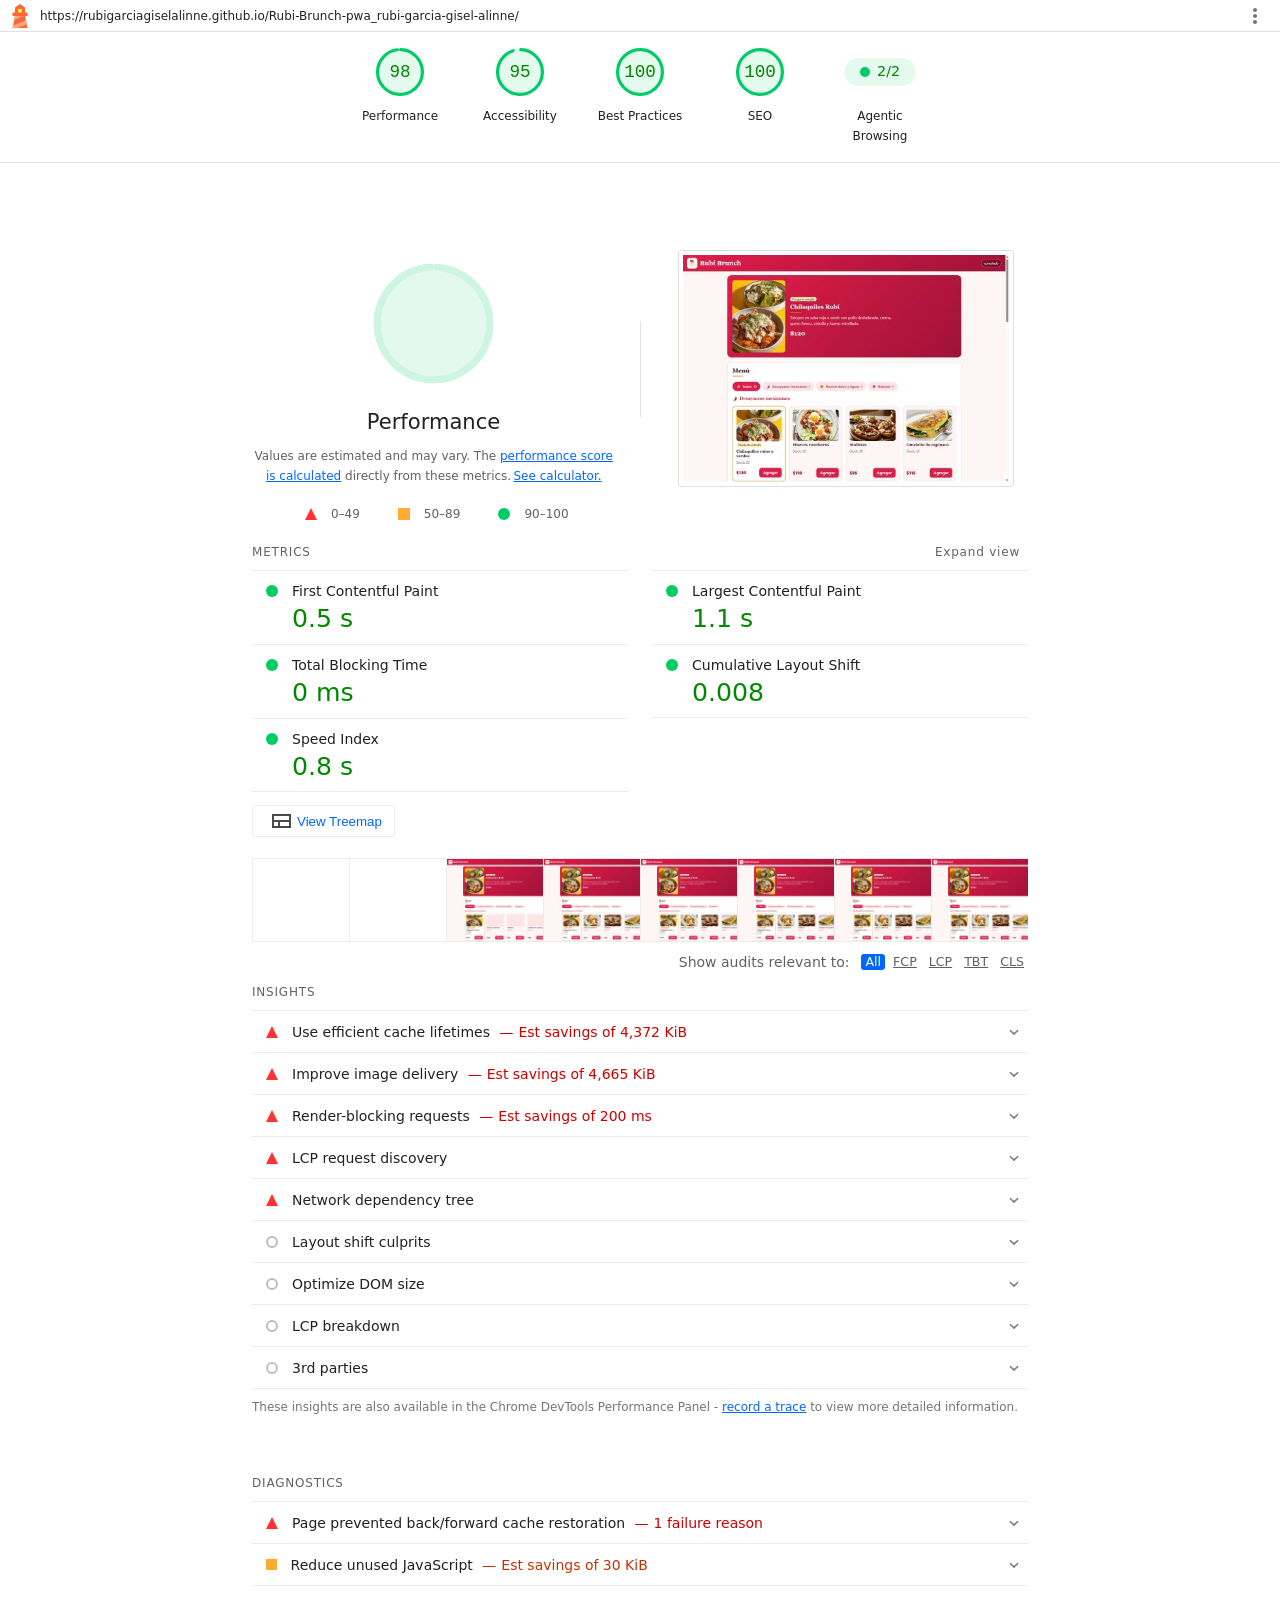
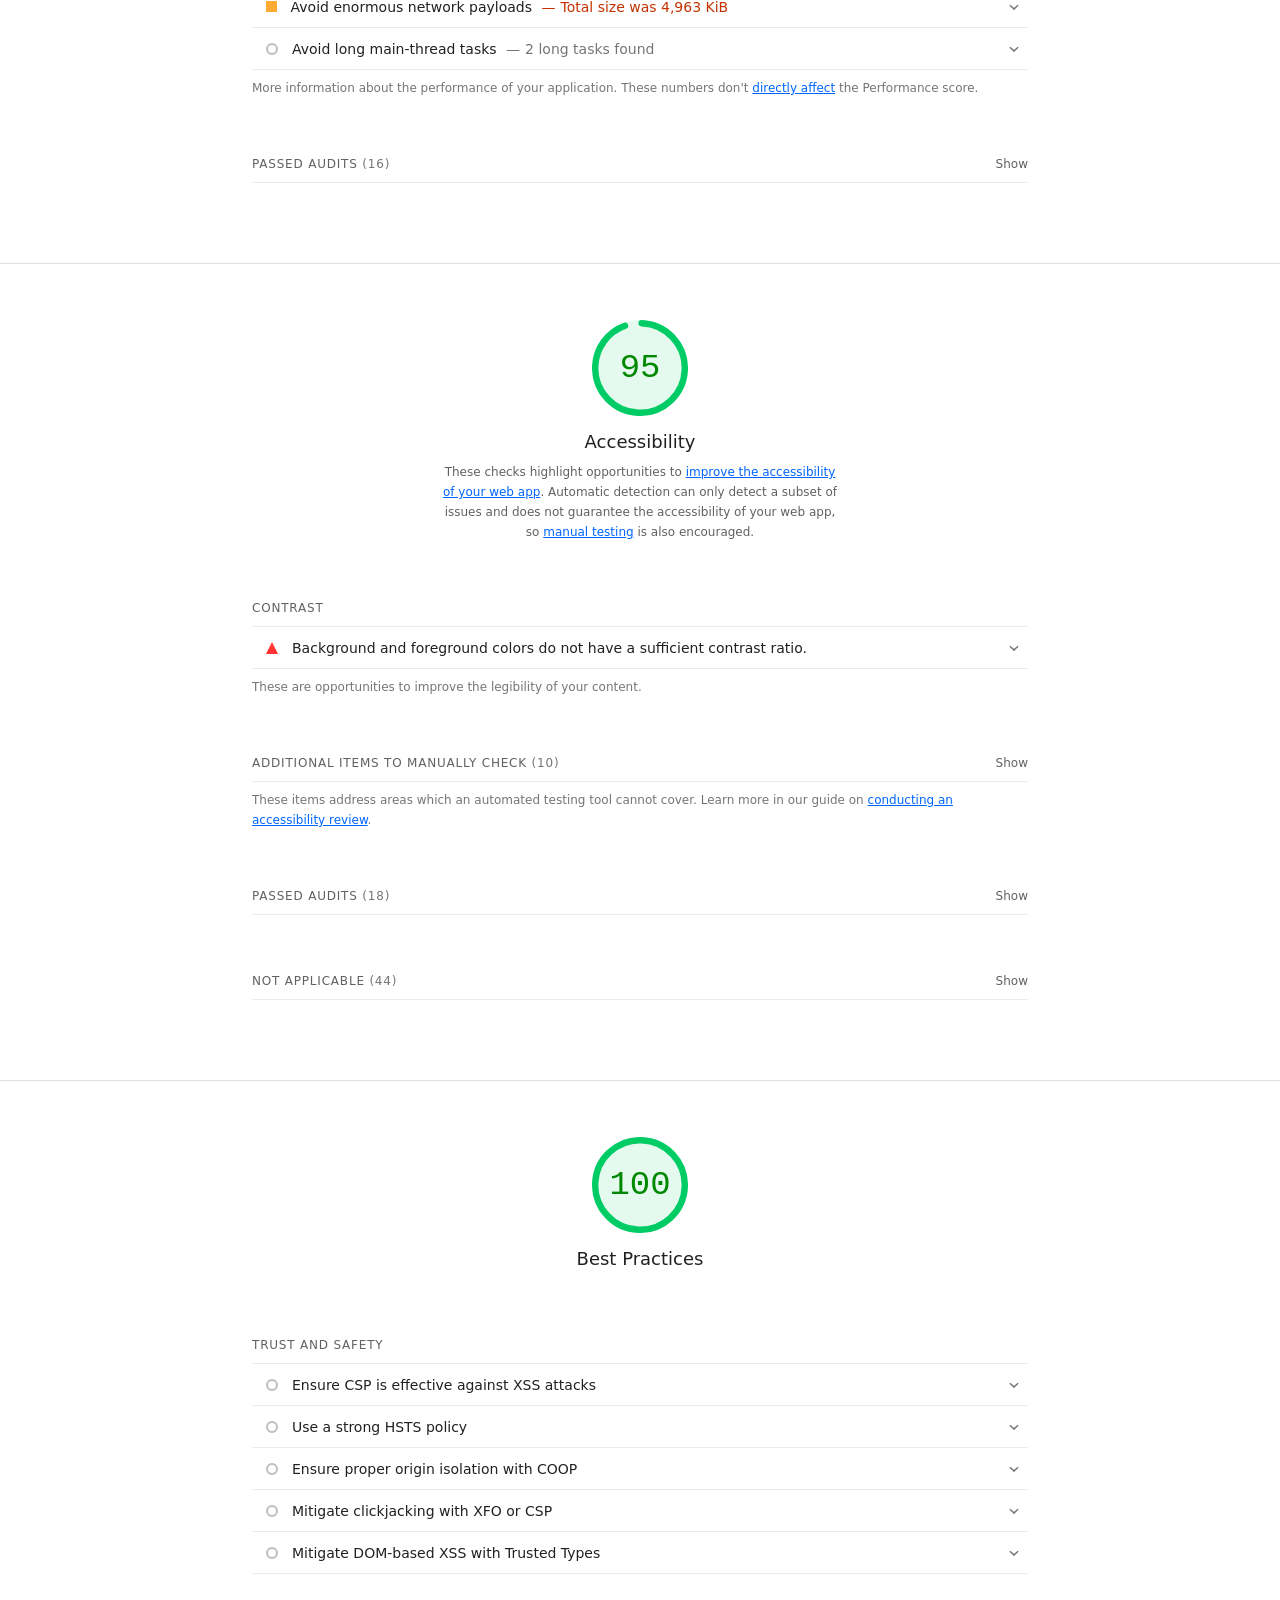
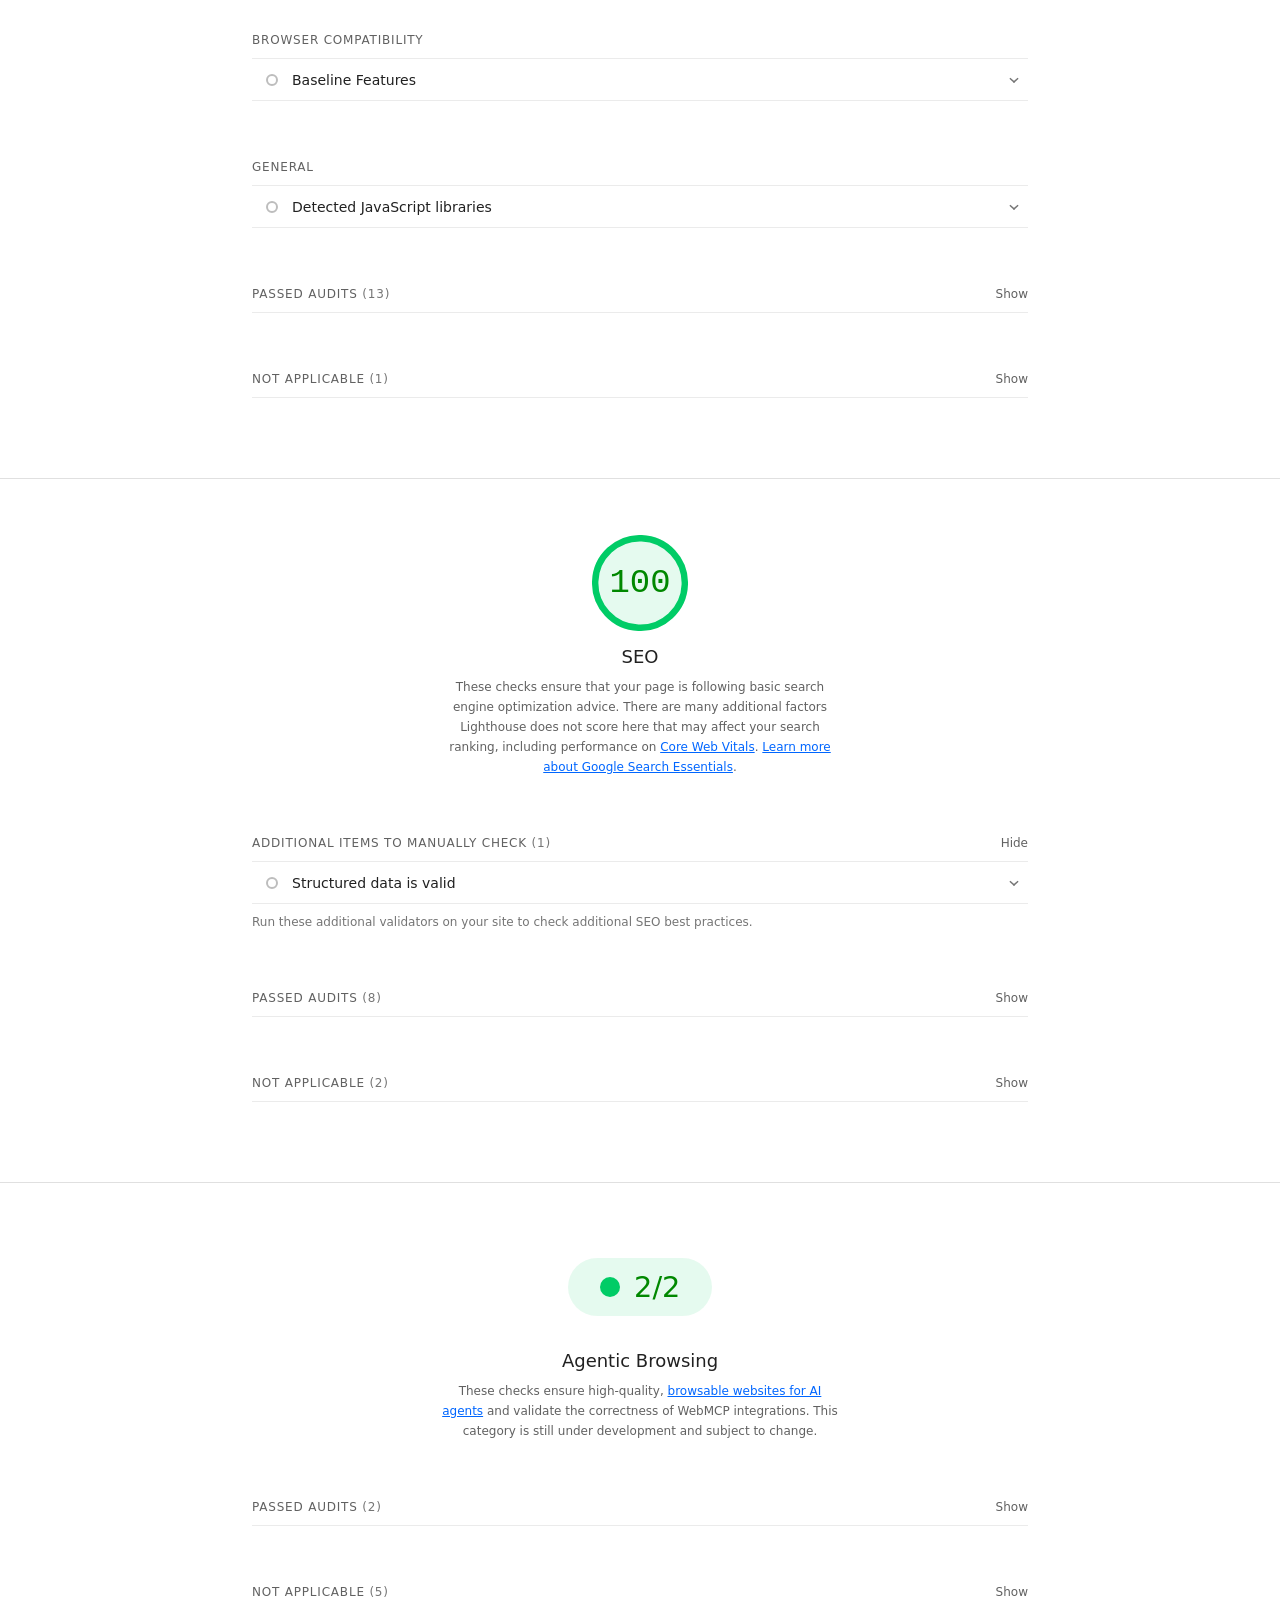
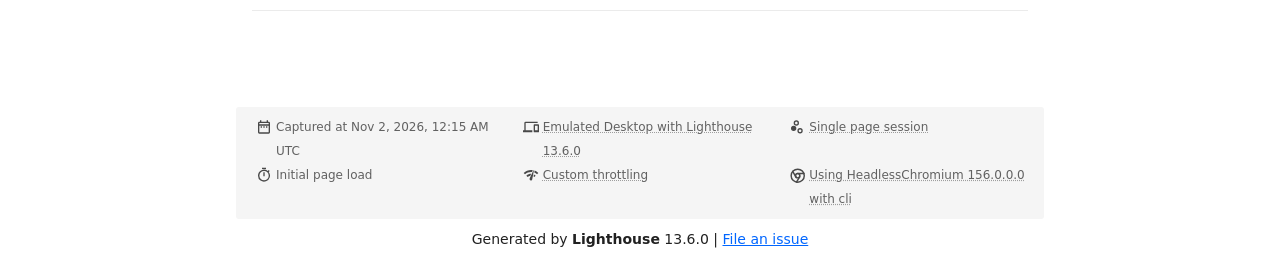
==== commit 3dd56914: "Avance 4: reportes Lighthouse - RUBI GARCIA GISEL ALINNE" ====
--- a/docs/lighthouse-escritorio.html
+++ b/docs/lighthouse-escritorio.html
@@ -17,8 +17,2850 @@
 
   <div id="lh-log"></div>
 
-  <script>window.__LIGHTHOUSE_JSON__ = {"lighthouseVersion":"13.5.0","requestedUrl":"http://127.0.0.1:5500/","mainDocumentUrl":"http://127.0.0.1:5500/","finalDisplayedUrl":"http://127.0.0.1:5500/","finalUrl":"http://127.0.0.1:5500/","fetchTime":"2026-10-27T06:36:55.331Z","gatherMode":"navigation","runWarnings":[],"userAgent":"Mozilla/5.0 (Windows NT 10.0; Win64; x64) AppleWebKit/537.36 (KHTML, like Gecko) Chrome/156.0.0.0 Safari/537.36 Edg/156.0.0.0","environment":{"networkUserAgent":"Mozilla/5.0 (Macintosh; Intel Mac OS X 10_15_7) AppleWebKit/537.36 (KHTML, like Gecko) Chrome/156.0.0.0 Safari/537.36","hostUserAgent":"Mozilla/5.0 (Windows NT 10.0; Win64; x64) AppleWebKit/537.36 (KHTML, like Gecko) Chrome/156.0.0.0 Safari/537.36 Edg/156.0.0.0","benchmarkIndex":1347,"credits":{"axe-core":"4.13.0"}},"audits":{"is-on-https":{"id":"is-on-https","title":"Uses HTTPS","description":"All sites should be protected with HTTPS, even ones that don't handle sensitive data. This includes avoiding [mixed content](https://developers.google.com/web/fundamentals/security/prevent-mixed-content/what-is-mixed-content), where some resources are loaded over HTTP despite the initial request being served over HTTPS. HTTPS prevents intruders from tampering with or passively listening in on the communications between your app and your users, and is a prerequisite for HTTP/2 and many new web platform APIs. [Learn more about HTTPS](https://developer.chrome.com/docs/lighthouse/pwa/is-on-https/).","score":1,"scoreDisplayMode":"binary","details":{"type":"table","headings":[{"key":"url","valueType":"url","label":"Insecure URL"},{"key":"resolution","valueType":"text","label":"Request Resolution"}],"items":[]}},"redirects-http":{"id":"redirects-http","title":"Redirects HTTP traffic to HTTPS","description":"Make sure that you redirect all HTTP traffic to HTTPS in order to enable secure web features for all your users. [Learn more](https://developer.chrome.com/docs/lighthouse/pwa/redirects-http/).","score":null,"scoreDisplayMode":"notApplicable"},"first-contentful-paint":{"id":"first-contentful-paint","title":"First Contentful Paint","description":"First Contentful Paint marks the time at which the first text or image is painted. [Learn more about the First Contentful Paint metric](https://developer.chrome.com/docs/lighthouse/performance/first-contentful-paint/).","score":1,"scoreDisplayMode":"numeric","numericValue":470.70655,"numericUnit":"millisecond","displayValue":"0.5 s","scoringOptions":{"p10":934,"median":1600}},"largest-contentful-paint":{"id":"largest-contentful-paint","title":"Largest Contentful Paint","description":"Largest Contentful Paint marks the time at which the largest text or image is painted. [Learn more about the Largest Contentful Paint metric](https://developer.chrome.com/docs/lighthouse/performance/lighthouse-largest-contentful-paint/)","score":0.98,"scoreDisplayMode":"numeric","numericValue":817.0928999999999,"numericUnit":"millisecond","displayValue":"0.8 s","scoringOptions":{"p10":1200,"median":2400}},"speed-index":{"id":"speed-index","title":"Speed Index","description":"Speed Index shows how quickly the contents of a page are visibly populated. [Learn more about the Speed Index metric](https://developer.chrome.com/docs/lighthouse/performance/speed-index/).","score":1,"scoreDisplayMode":"numeric","numericValue":470.70655,"numericUnit":"millisecond","displayValue":"0.5 s","scoringOptions":{"p10":1311,"median":2300}},"screenshot-thumbnails":{"id":"screenshot-thumbnails","title":"Screenshot Thumbnails","description":"This is what the load of your site looked like.","score":1,"scoreDisplayMode":"informative","details":{"type":"filmstrip","scale":3000,"items":[{"timing":375,"timestamp":717434241430,"data":"[data-uri]"},{"timing":750,"timestamp":717434616430,"data":"[data-uri]"},{"timing":1125,"timestamp":717434991430,"data":"[data-uri]"},{"timing":1500,"timestamp":717435366430,"data":"[data-uri]"},{"timing":1875,"timestamp":717435741430,"data":"[data-uri]"},{"timing":2250,"timestamp":717436116430,"data":"[data-uri]"},{"timing":2625,"timestamp":717436491430,"data":"[data-uri]"},{"timing":3000,"timestamp":717436866430,"data":"[data-uri]